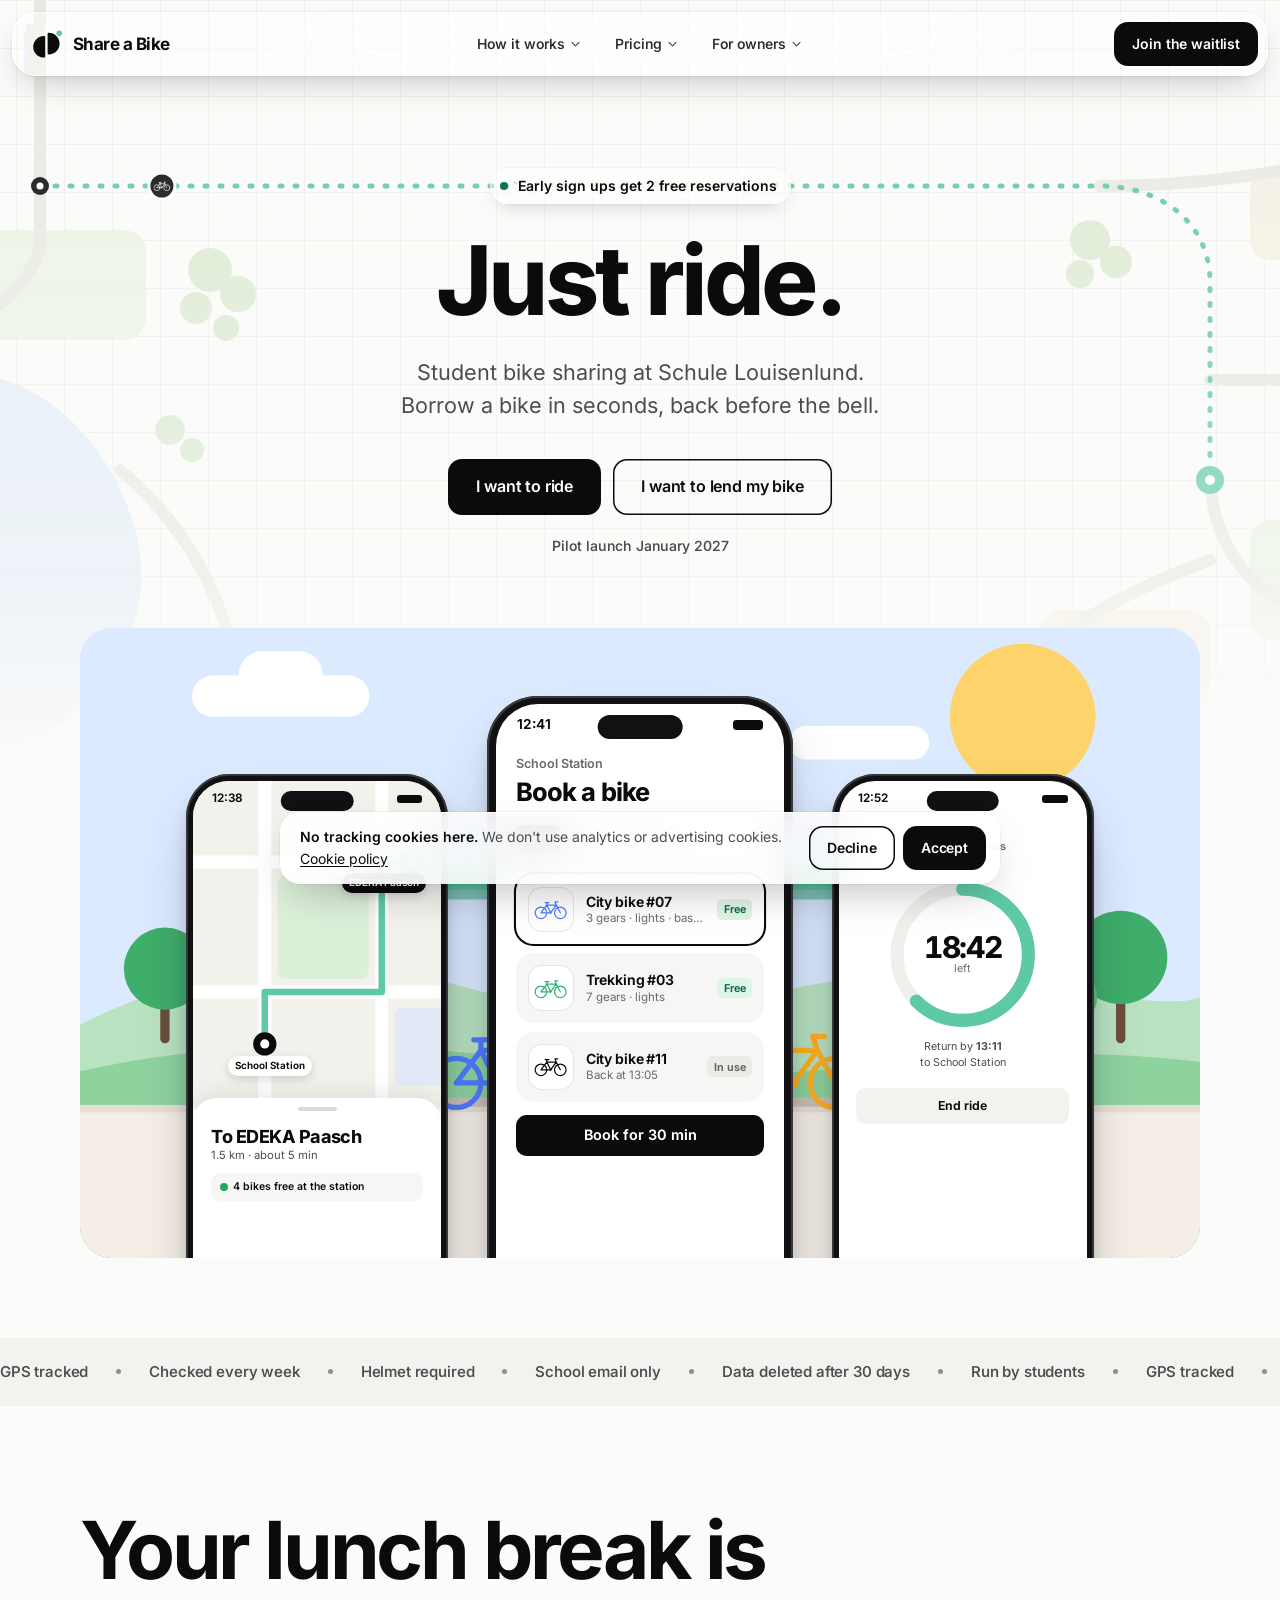
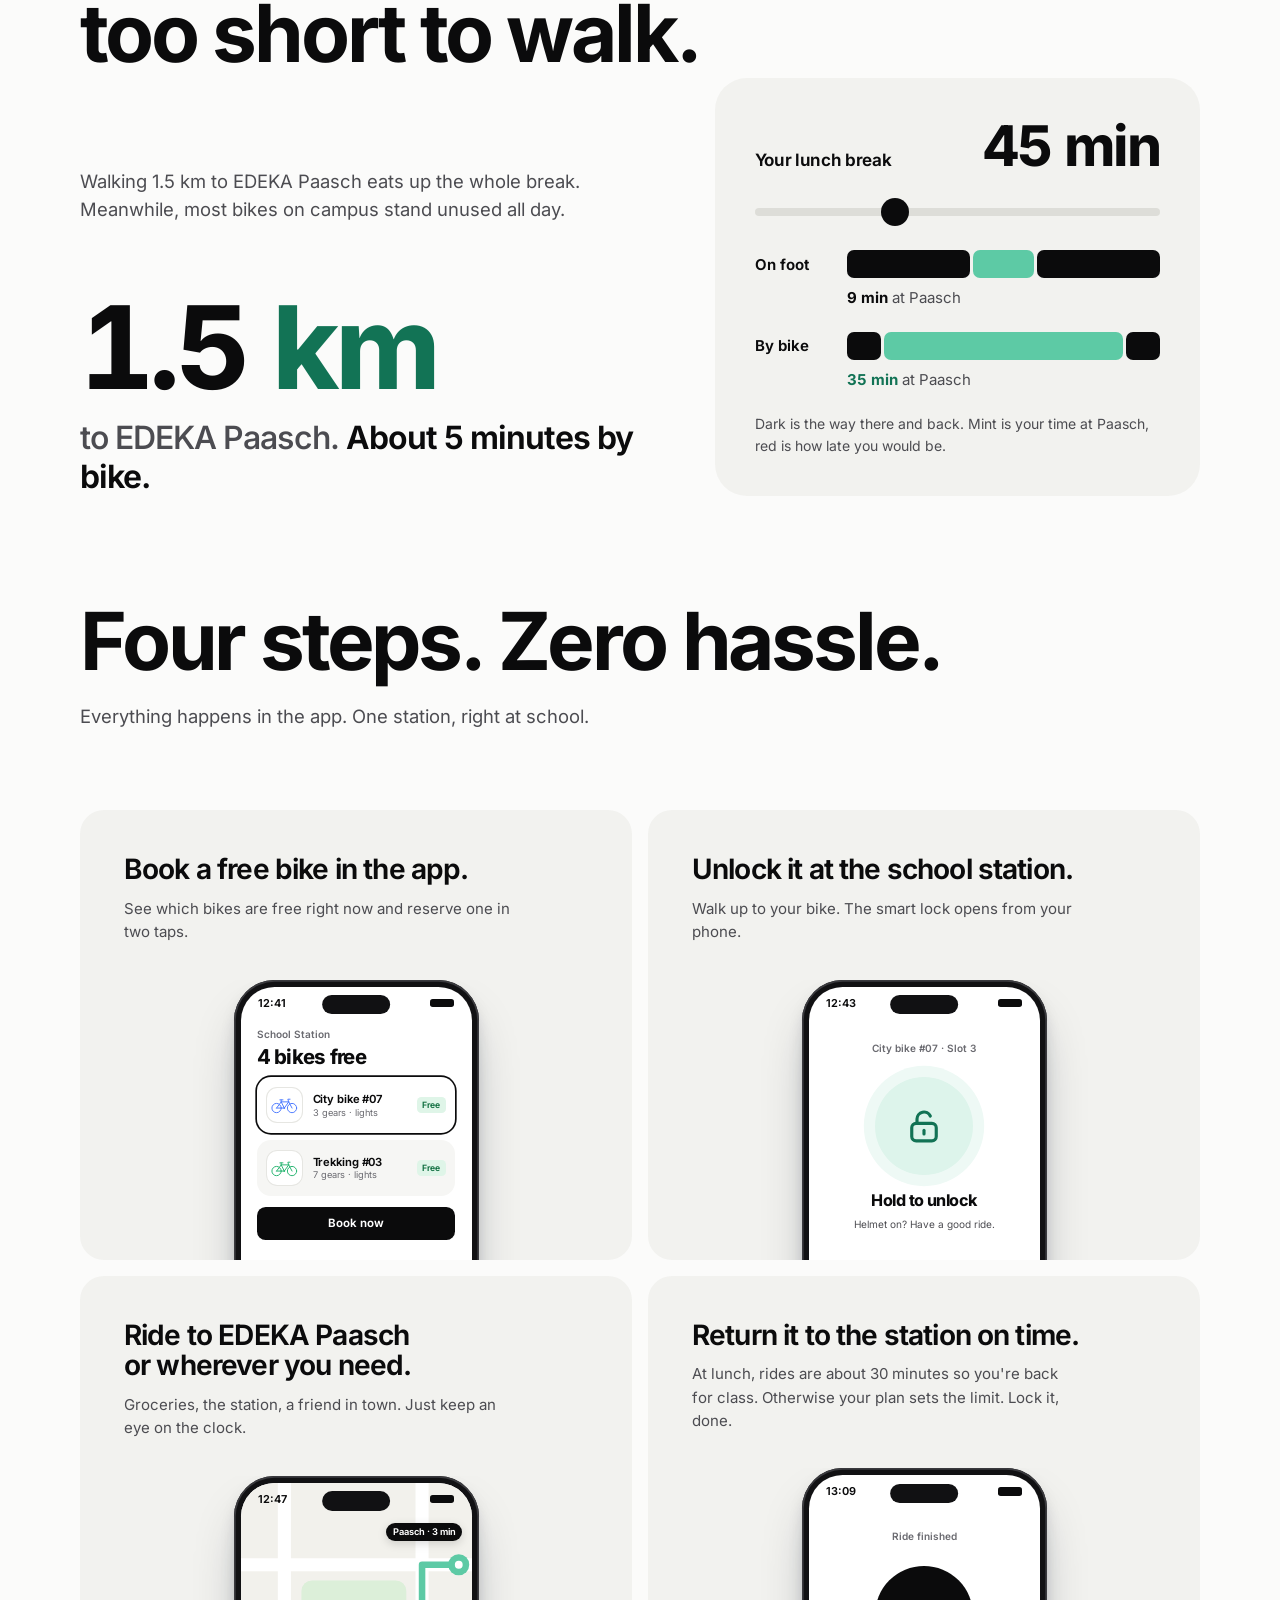
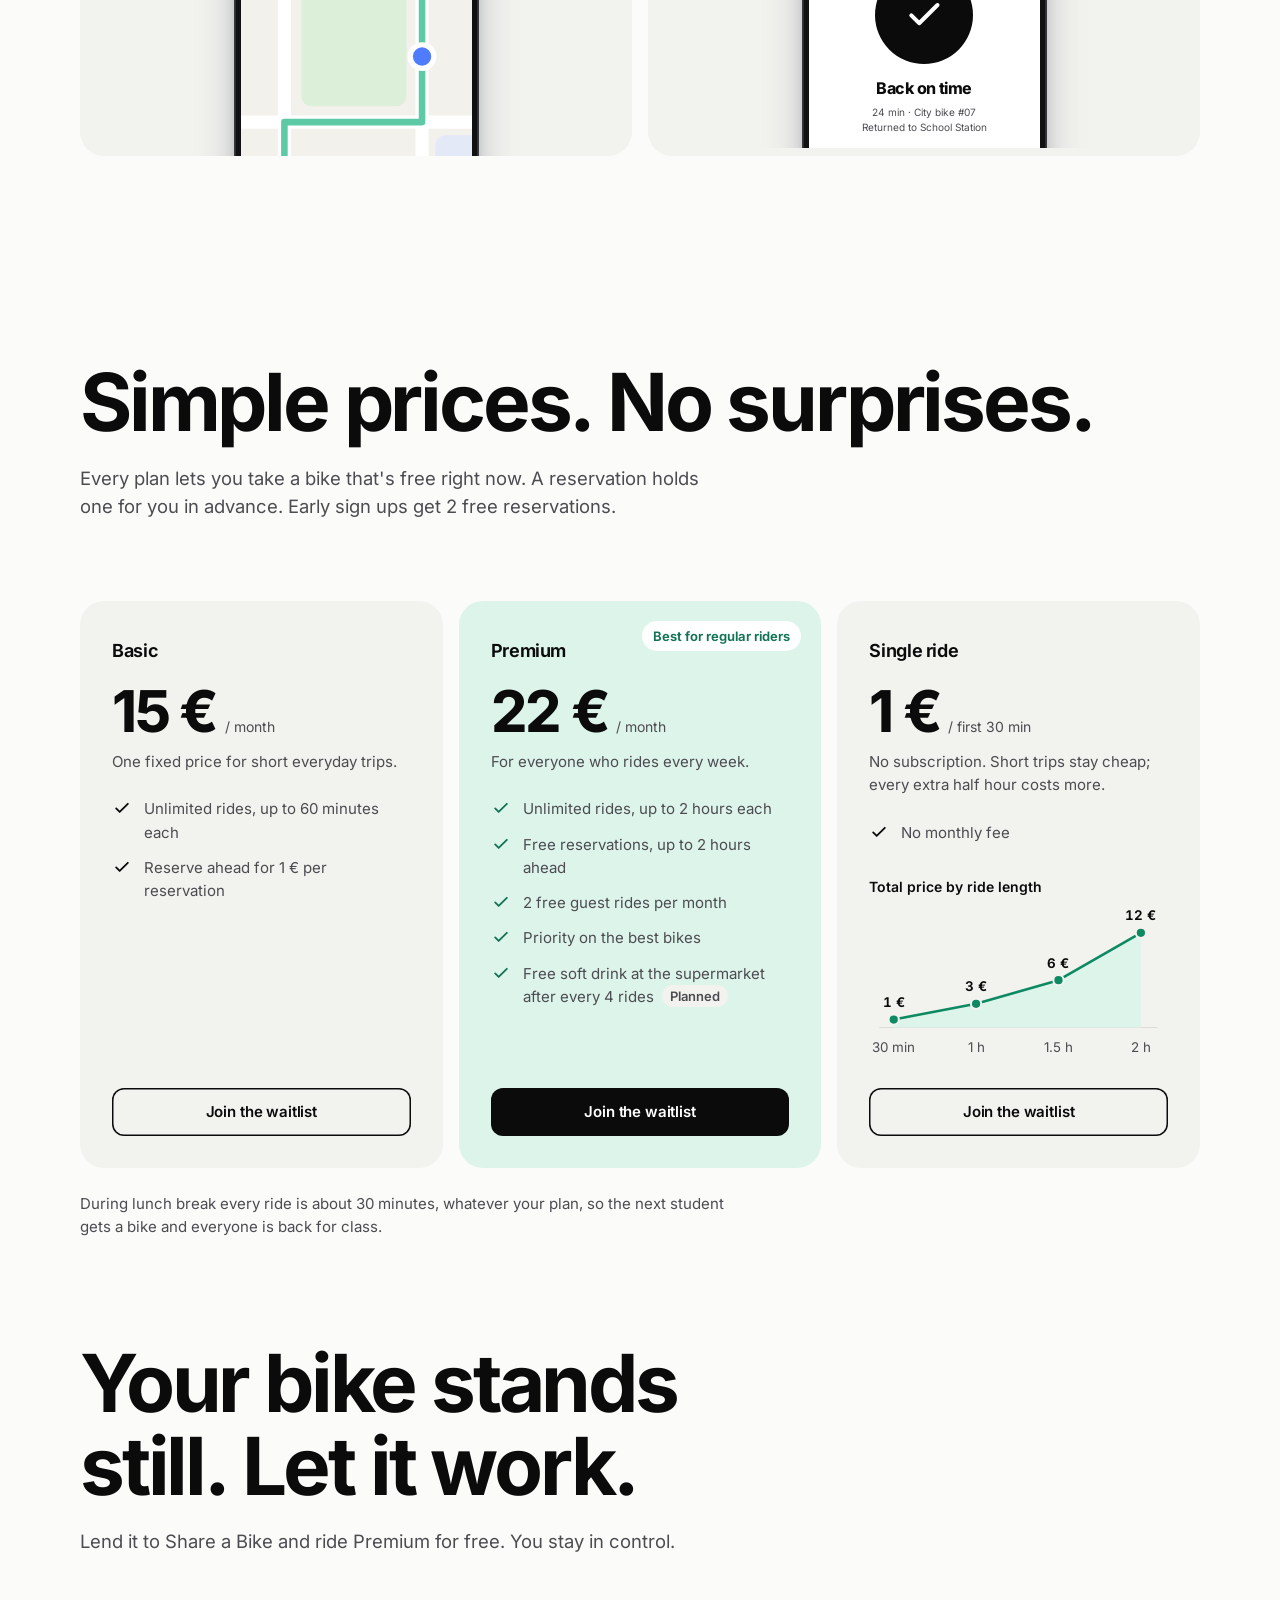
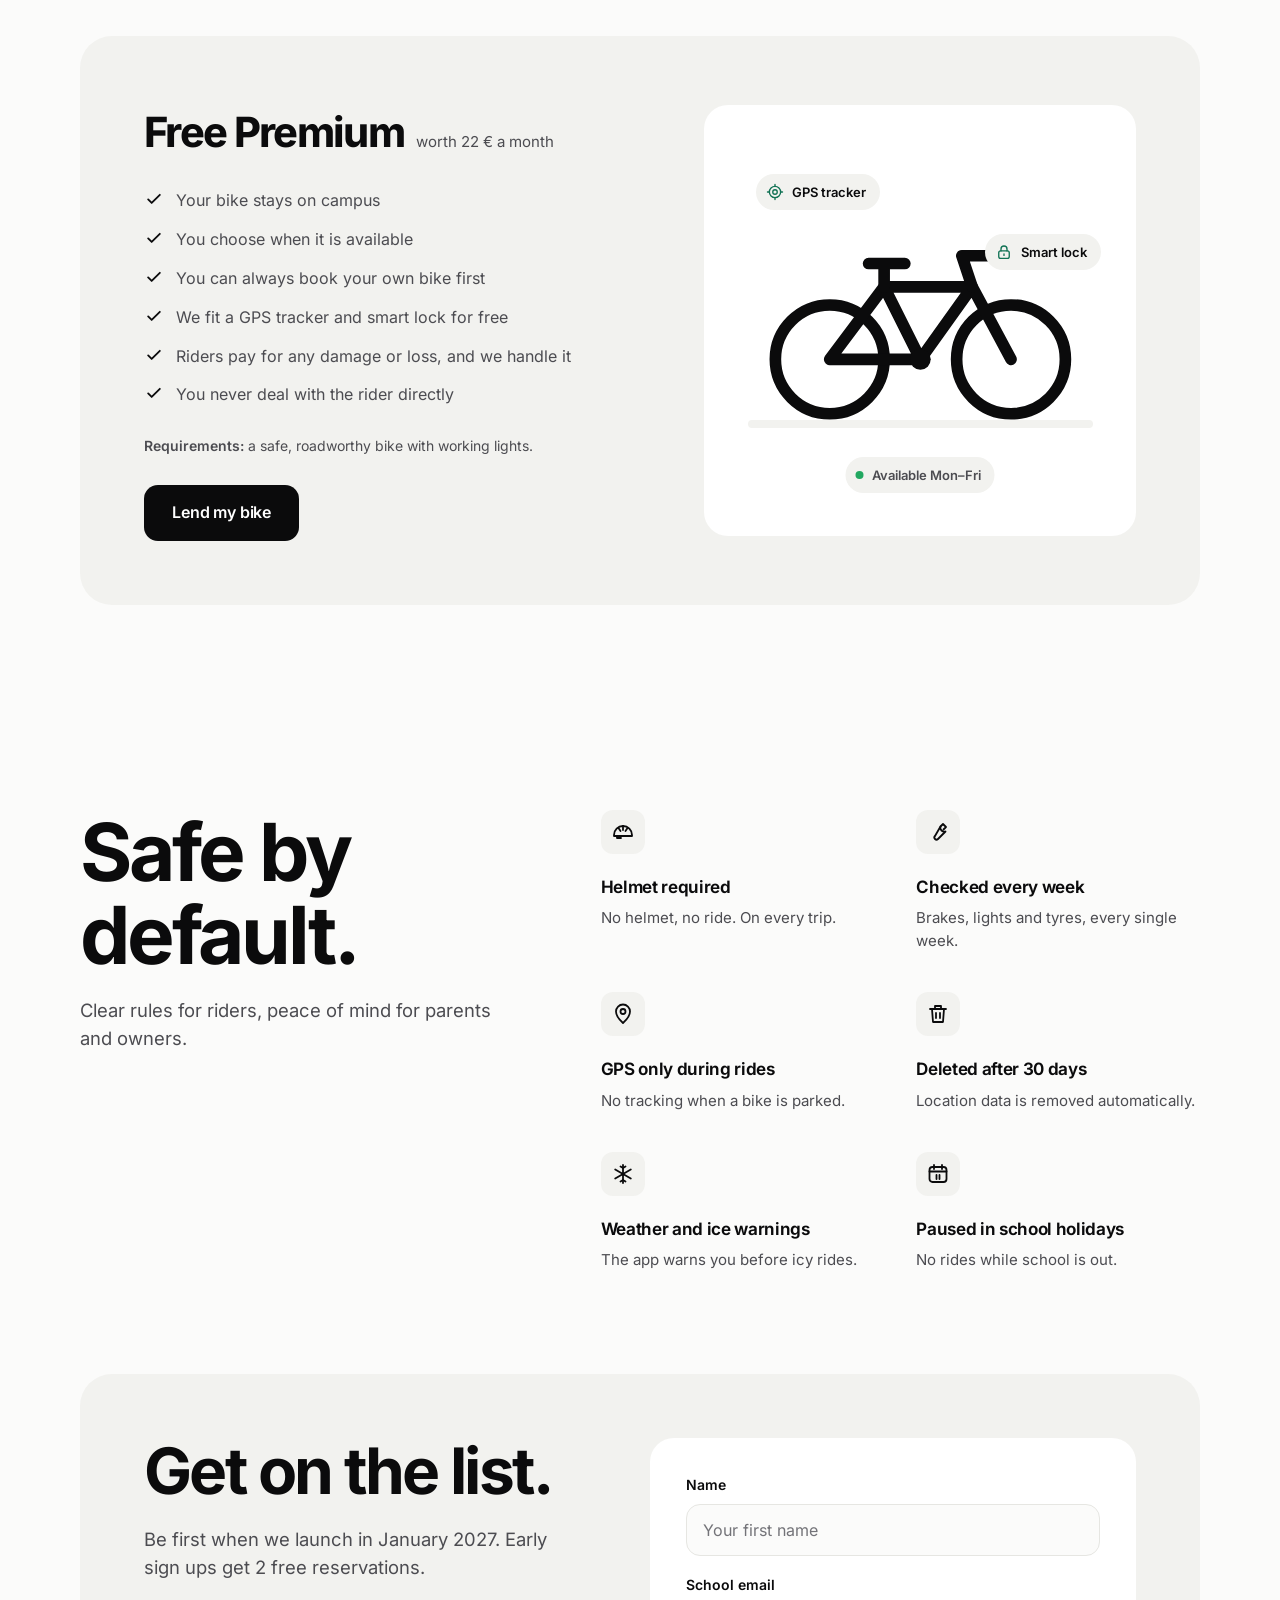
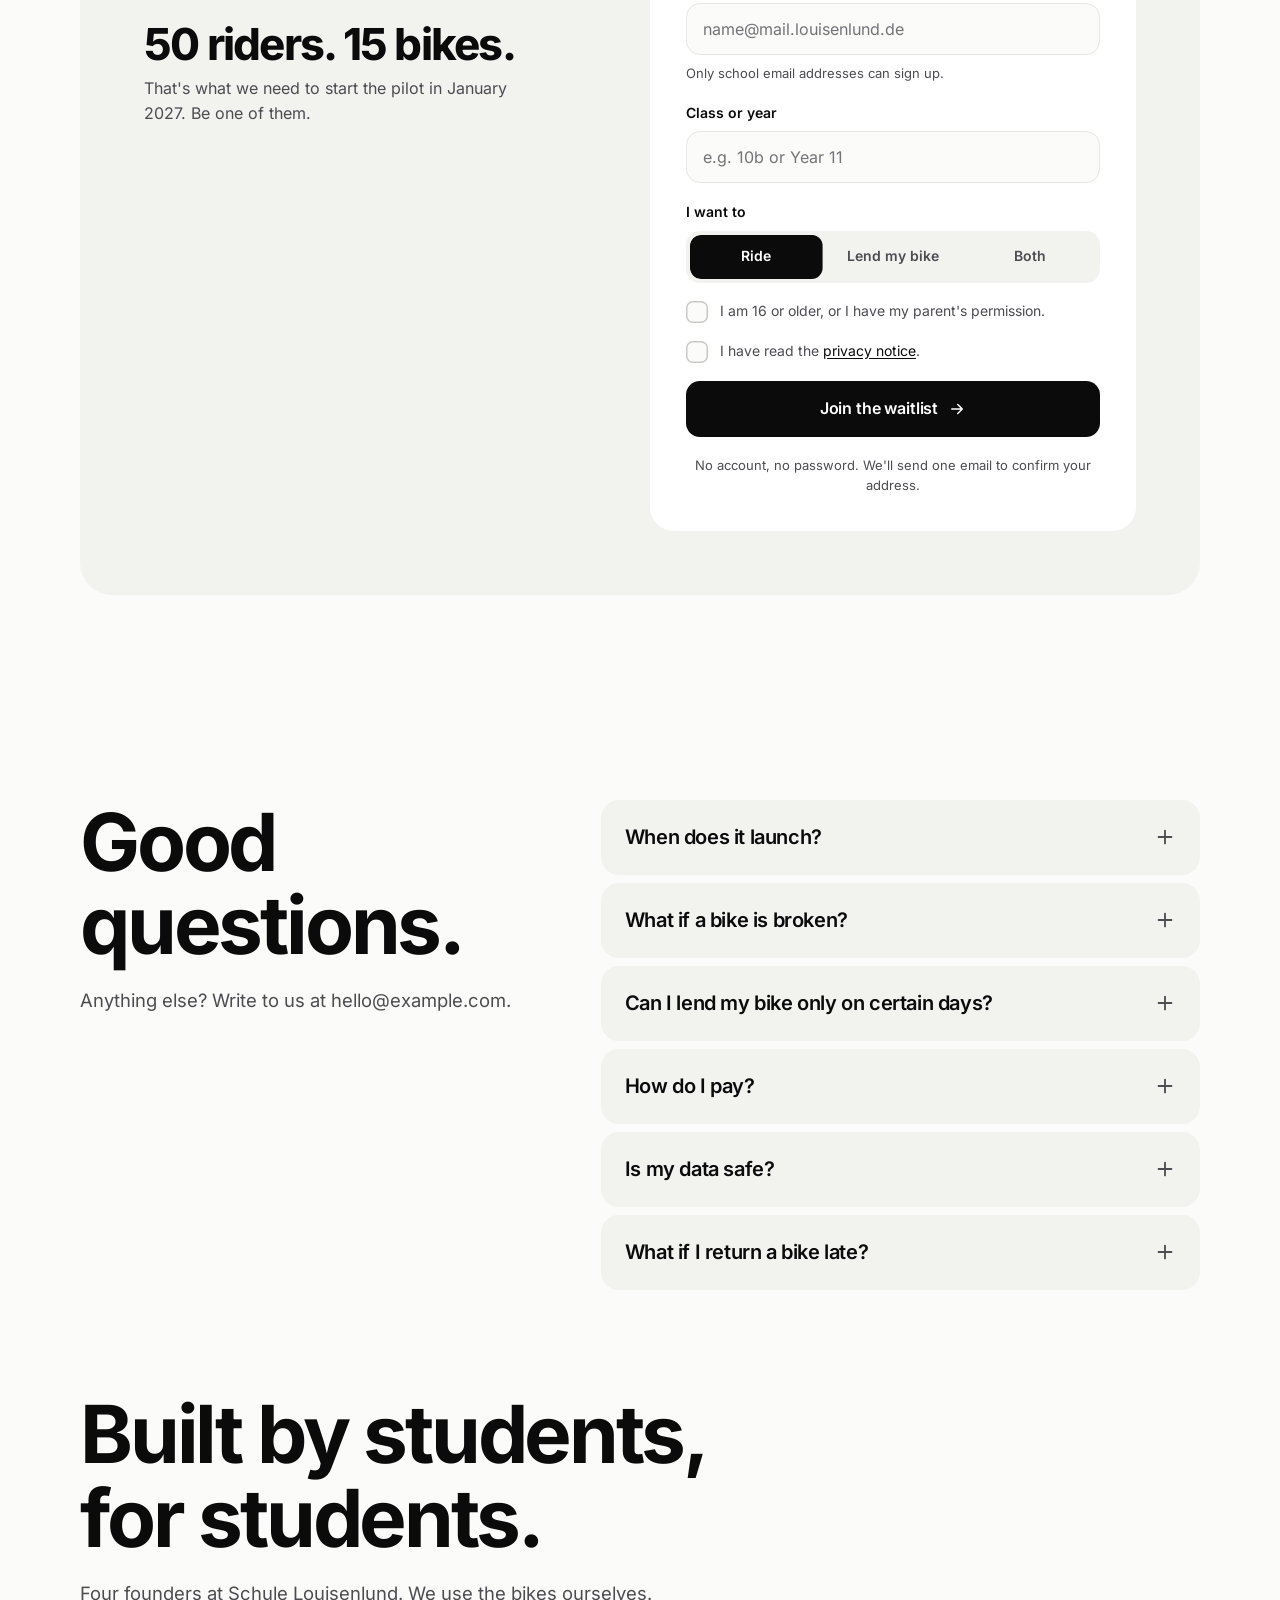
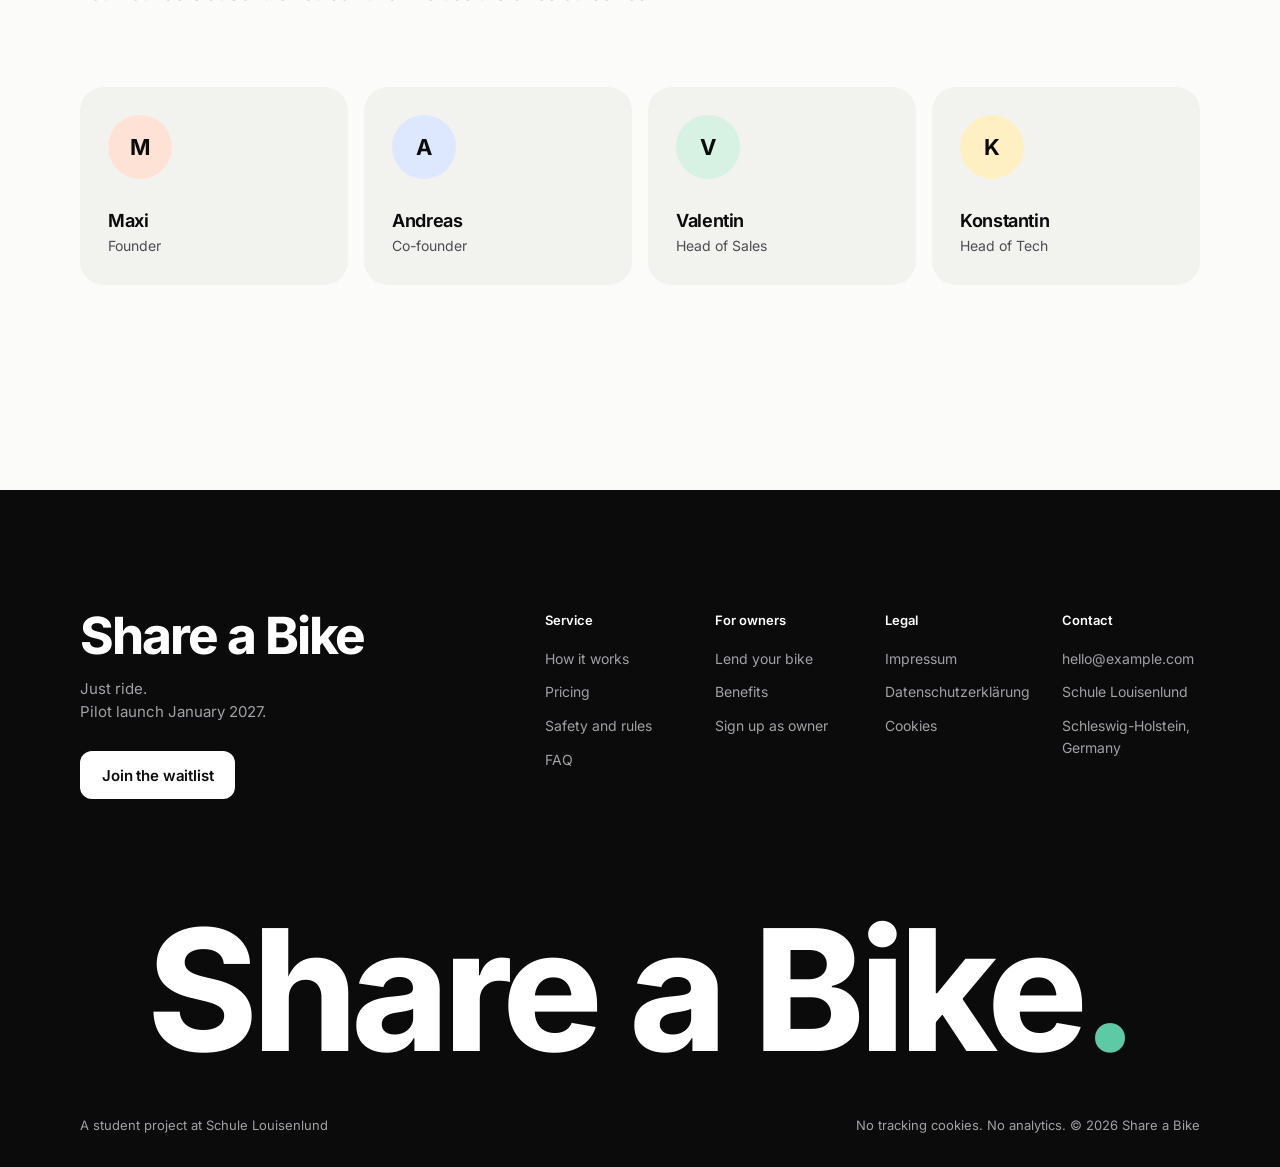
==== site/index.html @ 409b9bd1 "Share a Bike waitlist website Static pre-launch site for the student bike sharing pilot at Schule Lo" ====
<!doctype html>
<!--
  ============================================================================
  Share a Bike · pre-launch waitlist site
  A student project at Schule Louisenlund.

  HOW TO EDIT
  - All texts and prices live directly in this file. Each section is marked
    with a big "SECTION" comment, so search for e.g. "SECTION 5" to find pricing.
  - The service name "Share a Bike" appears in all files in /site (index,
    impressum, datenschutz, confirmed). Use search & replace to rename.
  - Colours, spacing and fonts live in css/style.css (top of the file).
  - The sign-up backend URL and waitlist goals live in js/config.js.
  ============================================================================
-->
<html lang="en">
<head>
  <meta charset="utf-8">
  <meta name="viewport" content="width=device-width, initial-scale=1, viewport-fit=cover, interactive-widget=resizes-content">
  <title>Share a Bike · Student bike sharing at Schule Louisenlund</title>
  <meta name="description" content="Peer-to-peer bike sharing for students at Schule Louisenlund. Borrow a bike from the school station in seconds. Join the waitlist for the pilot in January 2027.">
  <meta name="theme-color" content="#FBFBFA">

  <!-- Open Graph / WhatsApp preview.
       IMPORTANT: og:image and og:url must be ABSOLUTE URLs. Replace
       https://your-site.netlify.app with your real domain after deploying. -->
  <meta property="og:type" content="website">
  <meta property="og:site_name" content="Share a Bike">
  <meta property="og:title" content="Share a Bike · Just ride.">
  <meta property="og:description" content="Borrow a bike from school in seconds. Back before the bell. Join the waitlist: early sign ups get 2 free reservations.">
  <meta property="og:url" content="https://your-site.netlify.app/">
  <meta property="og:image" content="https://your-site.netlify.app/img/og-image.png">
  <meta property="og:image:width" content="1200">
  <meta property="og:image:height" content="630">
  <meta property="og:image:alt" content="Share a Bike: Just ride. A student bike sharing pilot at Schule Louisenlund.">
  <meta name="twitter:card" content="summary_large_image">

  <link rel="icon" href="img/favicon.svg" type="image/svg+xml">
  <link rel="apple-touch-icon" href="img/apple-touch-icon.png">

  <!-- Self-hosted font: no requests to Google or any other third party. -->
  <link rel="preload" href="fonts/inter-latin-wght.woff2" as="font" type="font/woff2" crossorigin>
  <link rel="stylesheet" href="css/style.css">

  <!-- Config first (backend URL, goals), then the page scripts. No third-party scripts. -->
  <script src="js/config.js"></script>
  <script src="js/liquid-glass.js" defer></script>
  <script src="js/main.js" defer></script>
  <script src="js/nav-menu.js" defer></script>
  <script src="js/cookie-banner.js" defer></script>
</head>
<body>

<!-- ==========================================================================
     SVG DEFINITIONS
     1) #liquid-glass: the refraction filter used by the header (Chromium only,
        other browsers automatically get a frosted-glass fallback, see
        js/liquid-glass.js). The displacement map image is generated by JS so
        it always matches the exact size of the pill.
     2) Icon + illustration sprite, reused all over the page via <use>.
     ========================================================================== -->
<svg class="svg-defs" aria-hidden="true" focusable="false">
  <defs>
    <filter id="liquid-glass" x="0" y="0" width="100%" height="100%" color-interpolation-filters="sRGB">
      <!-- Displacement map: neutral grey in the middle, strong at the rounded edges -->
      <feImage id="liquid-glass-map" x="0" y="0" width="1" height="1" preserveAspectRatio="none" result="map"/>
      <!-- Light blur so text behind the glass softens a little -->
      <feGaussianBlur in="SourceGraphic" stdDeviation="0.7" result="soft"/>
      <!-- Refract each colour channel by a slightly different amount = chromatic aberration -->
      <feDisplacementMap in="soft" in2="map" scale="24" xChannelSelector="R" yChannelSelector="G" result="dispR"/>
      <feDisplacementMap in="soft" in2="map" scale="22" xChannelSelector="R" yChannelSelector="G" result="dispG"/>
      <feDisplacementMap in="soft" in2="map" scale="20" xChannelSelector="R" yChannelSelector="G" result="dispB"/>
      <feColorMatrix in="dispR" type="matrix" values="1 0 0 0 0  0 0 0 0 0  0 0 0 0 0  0 0 0 1 0" result="chR"/>
      <feColorMatrix in="dispG" type="matrix" values="0 0 0 0 0  0 1 0 0 0  0 0 0 0 0  0 0 0 1 0" result="chG"/>
      <feColorMatrix in="dispB" type="matrix" values="0 0 0 0 0  0 0 0 0 0  0 0 1 0 0  0 0 0 1 0" result="chB"/>
      <feBlend in="chR" in2="chG" mode="screen" result="chRG"/>
      <feBlend in="chRG" in2="chB" mode="screen" result="glass"/>
      <!-- Slight saturation boost, like real liquid glass -->
      <feColorMatrix in="glass" type="saturate" values="1.45"/>
    </filter>

    <!-- Simple bike illustration (colour = currentColor) -->
    <symbol id="i-bike" viewBox="0 0 120 76">
      <g fill="none" stroke="currentColor" stroke-width="4.5" stroke-linecap="round" stroke-linejoin="round">
        <circle cx="25" cy="50" r="21"/>
        <circle cx="95" cy="50" r="21"/>
        <path d="M25 50 L46 22 H80 L95 50 M46 22 L60 50 L80 22 M25 50 H60"/>
        <path d="M40 13 H54 M46 13 L46 22"/>
        <path d="M80 22 L76 10 H86"/>
      </g>
      <circle cx="60" cy="50" r="4" fill="currentColor"/>
    </symbol>

    <symbol id="i-check" viewBox="0 0 24 24"><path d="M5 12.5l4.2 4.2L19 7" fill="none" stroke="currentColor" stroke-width="2.2" stroke-linecap="round" stroke-linejoin="round"/></symbol>
    <symbol id="i-arrow" viewBox="0 0 24 24"><path d="M5 12h14M13 6l6 6-6 6" fill="none" stroke="currentColor" stroke-width="2" stroke-linecap="round" stroke-linejoin="round"/></symbol>
    <symbol id="i-plus" viewBox="0 0 24 24"><path d="M12 5v14M5 12h14" fill="none" stroke="currentColor" stroke-width="2" stroke-linecap="round"/></symbol>
    <symbol id="i-helmet" viewBox="0 0 24 24"><g fill="none" stroke="currentColor" stroke-width="1.8" stroke-linecap="round" stroke-linejoin="round"><path d="M3 15a9 9 0 0 1 18 0v1H3z"/><path d="M12 6v4M7.5 8l2 3M16.5 8l-2 3"/><path d="M6 16v2h4"/></g></symbol>
    <symbol id="i-wrench" viewBox="0 0 24 24"><g fill="none" stroke="currentColor" stroke-width="1.8" stroke-linecap="round" stroke-linejoin="round"><path d="M14.5 6.5a4 4 0 0 0 5 5L12 19a2.1 2.1 0 0 1-3-3z"/><path d="M14.5 6.5L17 4l3 3-2.5 2.5"/></g></symbol>
    <symbol id="i-pin" viewBox="0 0 24 24"><g fill="none" stroke="currentColor" stroke-width="1.8" stroke-linecap="round" stroke-linejoin="round"><path d="M12 21s-7-6.2-7-11.5a7 7 0 0 1 14 0C19 14.8 12 21 12 21z"/><circle cx="12" cy="9.5" r="2.5"/></g></symbol>
    <symbol id="i-trash" viewBox="0 0 24 24"><g fill="none" stroke="currentColor" stroke-width="1.8" stroke-linecap="round" stroke-linejoin="round"><path d="M4 7h16M9 7V4h6v3M6 7l1 13h10l1-13"/><path d="M10 11v5M14 11v5"/></g></symbol>
    <symbol id="i-snow" viewBox="0 0 24 24"><g fill="none" stroke="currentColor" stroke-width="1.8" stroke-linecap="round"><path d="M12 3v18M4.2 7.5l15.6 9M4.2 16.5l15.6-9"/><path d="M9.5 4.5L12 6l2.5-1.5M9.5 19.5L12 18l2.5 1.5"/></g></symbol>
    <symbol id="i-pause" viewBox="0 0 24 24"><g fill="none" stroke="currentColor" stroke-width="1.8" stroke-linecap="round" stroke-linejoin="round"><rect x="3.5" y="5" width="17" height="15" rx="3"/><path d="M3.5 9.5h17M8 3v4M16 3v4M10.5 13v4M13.5 13v4"/></g></symbol>
    <symbol id="i-lock" viewBox="0 0 24 24"><g fill="none" stroke="currentColor" stroke-width="1.8" stroke-linecap="round" stroke-linejoin="round"><rect x="5" y="10.5" width="14" height="10" rx="2.5"/><path d="M8 10.5V8a4 4 0 0 1 8 0v2.5"/><path d="M12 14.5v2"/></g></symbol>
    <symbol id="i-unlock" viewBox="0 0 24 24"><g fill="none" stroke="currentColor" stroke-width="1.8" stroke-linecap="round" stroke-linejoin="round"><rect x="5" y="10.5" width="14" height="10" rx="2.5"/><path d="M8 10.5V8a4 4 0 0 1 7.6-1.7"/><path d="M12 14.5v2"/></g></symbol>
    <symbol id="i-gps" viewBox="0 0 24 24"><g fill="none" stroke="currentColor" stroke-width="1.8" stroke-linecap="round"><circle cx="12" cy="12" r="3"/><circle cx="12" cy="12" r="7.5"/><path d="M12 2v2.5M12 19.5V22M2 12h2.5M19.5 12H22"/></g></symbol>
    <symbol id="i-menu" viewBox="0 0 24 24"><path d="M4 9h16M4 15h16" fill="none" stroke="currentColor" stroke-width="2" stroke-linecap="round"/></symbol>
  </defs>
</svg>

<a class="skip-link" href="#main">Skip to content</a>

<!-- ==========================================================================
     HEADER · floating liquid-glass pill
     The .glass element gets the class "glass--svg" from js/liquid-glass.js when
     the browser supports SVG filters in backdrop-filter. Otherwise it keeps the
     frosted-glass fallback styles.
     ========================================================================== -->
<header class="site-header">
  <div class="glass" data-glass>
    <a class="logo" href="#top" aria-label="Share a Bike home">
      <span class="logo__mark" aria-hidden="true">
        <svg viewBox="-36 -40 80 74" role="img" aria-hidden="true"><path d="M-6 -20 A24 24 0 0 0 -6 28 Z" fill="currentColor" stroke="currentColor" stroke-width="6" stroke-linejoin="round"/><path d="M6 -28 A24 24 0 0 1 6 20 Z" fill="currentColor" stroke="currentColor" stroke-width="6" stroke-linejoin="round"/><circle cx="32" cy="-30" r="7" fill="#5DCAA5"/></svg>
      </span>
      <span class="logo__text">Share a Bike</span>
    </a>

    <!-- Main nav. Hovering (or focusing) a link folds out a panel with links to
         specific points on the page (js/nav-menu.js). On phones the menu button is used instead. -->
    <nav class="nav" aria-label="Main">
      <span class="nav__lens" aria-hidden="true"></span>
      <div class="nav__item" data-nav-item>
        <a class="nav__link" href="#how" aria-haspopup="true" aria-expanded="false" aria-controls="menu-how">How it works<svg class="nav__chev" viewBox="0 0 24 24" aria-hidden="true"><path d="M6 9l6 6 6-6" fill="none" stroke="currentColor" stroke-width="2" stroke-linecap="round" stroke-linejoin="round"/></svg></a>
        <div class="nav__menu" id="menu-how">
          <div class="nav__panel">
            <a class="nav__sub" href="#step-book"><b>Book a bike</b><span>Reserve a free bike in two taps</span></a>
            <a class="nav__sub" href="#step-unlock"><b>Unlock at the station</b><span>The smart lock opens from your phone</span></a>
            <a class="nav__sub" href="#step-ride"><b>Ride to EDEKA Paasch</b><span>1.5 km, about 5 minutes</span></a>
            <a class="nav__sub" href="#step-return"><b>Return on time</b><span>About 30 minutes at lunch</span></a>
            <a class="nav__sub" href="#planner"><b>Lunch break planner</b><span>See how much time you win</span></a>
          </div>
        </div>
      </div>
      <div class="nav__item" data-nav-item>
        <a class="nav__link" href="#pricing" aria-haspopup="true" aria-expanded="false" aria-controls="menu-pricing">Pricing<svg class="nav__chev" viewBox="0 0 24 24" aria-hidden="true"><path d="M6 9l6 6 6-6" fill="none" stroke="currentColor" stroke-width="2" stroke-linecap="round" stroke-linejoin="round"/></svg></a>
        <div class="nav__menu" id="menu-pricing">
          <div class="nav__panel">
            <a class="nav__sub" href="#plan-basic"><b>Basic · 15 € / month</b><span>Unlimited rides up to 60 minutes</span></a>
            <a class="nav__sub" href="#plan-premium"><b>Premium · 22 € / month</b><span>Rides up to 2 hours, free reservations</span></a>
            <a class="nav__sub" href="#plan-single"><b>Single ride · from 1 €</b><span>No subscription, see the price chart</span></a>
            <a class="nav__sub" href="#lunch-rule"><b>Lunch break rule</b><span>Every lunch ride is about 30 minutes</span></a>
          </div>
        </div>
      </div>
      <div class="nav__item" data-nav-item>
        <a class="nav__link" href="#owners" aria-haspopup="true" aria-expanded="false" aria-controls="menu-owners">For owners<svg class="nav__chev" viewBox="0 0 24 24" aria-hidden="true"><path d="M6 9l6 6 6-6" fill="none" stroke="currentColor" stroke-width="2" stroke-linecap="round" stroke-linejoin="round"/></svg></a>
        <div class="nav__menu" id="menu-owners">
          <div class="nav__panel">
            <a class="nav__sub" href="#owner-benefits"><b>Benefits</b><span>Free Premium, worth 22 € a month</span></a>
            <a class="nav__sub" href="#owner-requirements"><b>Requirements</b><span>A safe, roadworthy bike with lights</span></a>
            <a class="nav__sub" href="#safety"><b>Safety and rules</b><span>GPS, weekly checks, helmets</span></a>
            <a class="nav__sub" href="#signup" data-role-select="lend"><b>Lend your bike</b><span>Join the waitlist as an owner</span></a>
          </div>
        </div>
      </div>
    </nav>

    <a class="btn btn--dark btn--sm header__cta" href="#signup" data-role-select="ride">
      <span class="hide-xs">Join the waitlist</span><span class="show-xs">Join</span>
    </a>
    <button class="menu-toggle" type="button" aria-expanded="false" aria-controls="mobile-menu" aria-label="Open menu">
      <svg><use href="#i-menu"/></svg>
    </button>
  </div>

  <!-- Mobile menu (small screens only) -->
  <nav class="mobile-menu" id="mobile-menu" aria-label="Mobile" hidden>
    <a href="#how">How it works</a>
    <a href="#pricing">Pricing</a>
    <a href="#owners">For owners</a>
    <a href="#faq">FAQ</a>
  </nav>
</header>

<main id="main">

  <!-- ========================================================================
       SECTION 1 · HERO
       ======================================================================== -->
  <section class="hero" id="top">
    <!-- Decorative map background: faint grid + a coloured route that runs
         right underneath the glass header, so the refraction is visible from
         the very first second. -->
    <!-- Decorative map of the trip: school station to EDEKA Paasch (stylised, not to scale).
         Scenery stays at the sides so the headline area stays calm. The route runs right
         behind the glass offer badge (y 186), draws itself once, then a small rider bikes it
         (js/main.js, "Hero rider"). -->
    <svg class="hero__map" viewBox="0 0 1440 760" overflow="visible" aria-hidden="true">
      <defs>
        <pattern id="grid" width="48" height="48" patternUnits="userSpaceOnUse">
          <path d="M48 0H0V48" fill="none" stroke="#E4E4DF" stroke-width="1"/>
        </pattern>
        <linearGradient id="mapFade" x1="0" y1="0" x2="0" y2="1">
          <stop offset="0" stop-color="#fff" stop-opacity="1"/>
          <stop offset=".75" stop-color="#fff" stop-opacity=".6"/>
          <stop offset="1" stop-color="#fff" stop-opacity="0"/>
        </linearGradient>
        <mask id="mapMask" maskUnits="userSpaceOnUse" x="-1200" y="0" width="3840" height="760"><rect x="-1200" width="3840" height="760" fill="url(#mapFade)"/></mask>
        <!-- Intro: this solid path is drawn once on load and reveals the dashed route under it -->
        <mask id="routeDraw" maskUnits="userSpaceOnUse" x="-1200" y="0" width="3840" height="760">
          <path class="hero__route-draw" d="M120 186 H1180 C1240 186 1290 222 1290 282 V480" pathLength="1" fill="none" stroke="#fff" stroke-width="16" stroke-linecap="round"/>
        </mask>
      </defs>
      <g mask="url(#mapMask)">
        <rect x="-1200" width="3840" height="760" fill="url(#grid)"/>

        <!-- water (the Schlei) -->
        <path d="M-1200 380 H-20 C70 350 150 400 190 470 C230 540 240 620 170 700 C130 745 60 760 -20 760 H-1200 Z" fill="#E3EDF6"/>

        <!-- fields -->
        <rect class="hero__map-wide" x="36" y="230" width="190" height="110" rx="22" fill="#EBF3E5"/>
        <rect x="1330" y="170" width="140" height="90" rx="20" fill="#F3EFE2"/>
        <rect x="1330" y="520" width="150" height="120" rx="22" fill="#EBF3E5"/>
        <rect x="1120" y="610" width="170" height="100" rx="22" fill="#F3EFE2"/>

        <!-- trees -->
        <g fill="#DCEAD3">
          <g class="hero__map-wide"><circle cx="290" cy="270" r="22"/><circle cx="318" cy="294" r="18"/><circle cx="276" cy="308" r="16"/><circle cx="306" cy="328" r="13"/></g>
          <circle cx="1170" cy="240" r="20"/><circle cx="1196" cy="262" r="16"/><circle cx="1160" cy="274" r="14"/>
          <circle cx="1384" cy="390" r="18"/><circle cx="1408" cy="412" r="14"/>
          <circle cx="250" cy="430" r="15"/><circle cx="272" cy="450" r="12"/>
        </g>

        <!-- side roads -->
        <g fill="none" stroke="#E9E9E3" stroke-width="12" stroke-linecap="round">
          <path d="M-1200 330 H-20 C60 330 100 300 120 250 V186"/>
          <path d="M120 186 V-20"/>
          <path d="M1180 186 C1300 186 1380 168 1460 150 H2640"/>
          <path d="M1290 380 H2640"/>
          <path d="M1290 480 C1295 560 1340 610 1460 640 H2640"/>
          <path d="M1040 760 C1080 660 1180 600 1290 560"/>
          <path d="M200 470 C260 520 320 600 330 760"/>
        </g>

        <!-- the route: runs through the lower half of the glass header,
             so you can see it stretch and bend at the pill's edges -->
        <path id="heroRoute" class="hero__route" mask="url(#routeDraw)" d="M120 186 H1180 C1240 186 1290 222 1290 282 V480" fill="none" stroke="#5DCAA5" stroke-width="5" stroke-linecap="round" stroke-dasharray="2 13"/>


        <!-- start: the station at school -->
        <circle cx="120" cy="186" r="9" fill="#0B0B0C"/>
        <circle cx="120" cy="186" r="3.5" fill="#fff"/>

        <!-- finish: EDEKA Paasch -->
        <g transform="translate(1290 480)">
          <g class="hero__pin"><circle r="14" fill="#5DCAA5"/><circle r="5" fill="#fff"/></g>
        </g>

        <!-- the rider: rides the route once after it has drawn (skipped with reduced motion) -->
        <g class="hero__rider" data-rider>
          <circle r="13" fill="#0B0B0C" stroke="#FBFBFA" stroke-width="3"/>
          <use href="#i-bike" x="-8.5" y="-5.5" width="17" height="11" color="#fff"/>
          <animateMotion id="riderMotion" begin="indefinite" dur="2.6s" fill="freeze" calcMode="spline" keyTimes="0;1" keyPoints="0;0.985" keySplines="0.77 0 0.175 1">
            <mpath href="#heroRoute"/>
          </animateMotion>
        </g>
      </g>
    </svg>

    <div class="container hero__inner">
      <p class="badge reveal" data-glass="badge">
        <span class="badge__dot" aria-hidden="true"></span>
        <!-- Offer text -->
        Early sign ups get 2 free reservations
      </p>
      <h1 class="hero__title reveal">Just ride.</h1>
      <p class="hero__sub reveal">Student bike sharing at Schule Louisenlund. Borrow a bike in seconds, back before the bell.</p>
      <div class="hero__actions reveal">
        <a class="btn btn--dark btn--lg" href="#signup" data-role-select="ride">I want to ride</a>
        <a class="btn btn--outline btn--lg" href="#signup" data-role-select="lend">I want to lend my bike</a>
      </div>
      <p class="hero__meta reveal">Pilot launch January 2027</p>
    </div>

    <!-- Hero visual: colourful station illustration + phone mockups -->
    <div class="container">
      <div class="hero__visual reveal">
        <svg class="scene" viewBox="0 0 1200 720" preserveAspectRatio="xMidYMax slice" aria-hidden="true">
          <rect width="1200" height="720" fill="#DCEAFF"/>
          <circle cx="1010" cy="140" r="78" fill="#FFD36B"/>
          <g fill="#fff">
            <rect x="120" y="96" width="190" height="44" rx="22"/><rect x="170" y="70" width="90" height="50" rx="25"/>
            <rect x="760" y="150" width="150" height="36" rx="18"/>
          </g>
          <path d="M0 470 C180 380 330 400 480 450 S820 380 1000 420 1200 440 1200 440 V720 H0z" fill="#B9E2C1"/>
          <path d="M0 520 C220 470 420 500 600 520 S960 480 1200 510 V720 H0z" fill="#8ED29E"/>
          <!-- trees -->
          <g>
            <rect x="86" y="420" width="10" height="70" rx="5" fill="#6B4E3D"/><circle cx="91" cy="410" r="44" fill="#3FAE6A"/>
            <rect x="1110" y="410" width="10" height="80" rx="5" fill="#6B4E3D"/><circle cx="1115" cy="398" r="50" fill="#3FAE6A"/>
            <circle cx="1060" cy="440" r="30" fill="#5CC27F"/>
          </g>
          <!-- pavement -->
          <rect x="0" y="560" width="1200" height="160" fill="#F4EEE6"/>
          <rect x="0" y="556" width="1200" height="8" fill="#E6DED3"/>
          <!-- station canopy -->
          <g>
            <rect x="150" y="300" width="900" height="26" rx="13" fill="#5DCAA5"/>
            <rect x="170" y="326" width="860" height="10" rx="5" fill="#3FAE8A" opacity=".55"/>
            <rect x="200" y="326" width="12" height="236" fill="#2B2B2E"/>
            <rect x="988" y="326" width="12" height="236" fill="#2B2B2E"/>
          </g>
          <!-- bike rack -->
          <rect x="220" y="548" width="760" height="10" rx="5" fill="#C9C1B6"/>
          <!-- bikes (colour per bike) -->
          <g>
            <use href="#i-bike" x="230" y="470" width="150" height="95" color="#0B0B0C"/>
            <use href="#i-bike" x="372" y="470" width="150" height="95" color="#4F7CFF"/>
            <use href="#i-bike" x="690" y="470" width="150" height="95" color="#FFB020"/>
            <use href="#i-bike" x="832" y="470" width="150" height="95" color="#5DCAA5"/>
          </g>
        </svg>

        <!-- Phone mockups (built with HTML/CSS so they stay crisp at any size) -->
        <div class="hero__phones">

          <!-- Left phone: map with the station -->
          <div data-ui class="phone phone--side phone--left" aria-hidden="true">
            <div class="phone__screen">
              <div class="phone__status"><span>12:38</span><span class="phone__island"></span><span class="phone__sig"></span></div>
              <div class="mapview">
                <svg viewBox="0 0 200 260" preserveAspectRatio="xMidYMid slice">
                  <rect width="200" height="260" fill="#F2F1EC"/>
                  <path d="M-10 70 H210 M-10 170 H210 M60 -10 V270 M150 -10 V270" stroke="#fff" stroke-width="10"/>
                  <rect x="70" y="80" width="70" height="80" rx="6" fill="#DCEFD9"/>
                  <rect x="160" y="182" width="50" height="60" rx="6" fill="#E3E9F7"/>
                  <path d="M60 210 V170 H150 V70 H172" fill="none" stroke="#5DCAA5" stroke-width="5" stroke-linecap="round" stroke-linejoin="round"/>
                  <circle cx="60" cy="210" r="9" fill="#0B0B0C"/><circle cx="60" cy="210" r="3.5" fill="#fff"/>
                  <circle cx="172" cy="70" r="9" fill="#5DCAA5"/><circle cx="172" cy="70" r="3.5" fill="#fff"/>
                </svg>
                <span class="mapview__label mapview__label--a">School Station</span>
                <span class="mapview__label mapview__label--b">EDEKA Paasch</span>
              </div>
              <div class="sheet">
                <div class="sheet__handle"></div>
                <p class="sheet__title">To EDEKA Paasch</p>
                <p class="sheet__meta">1.5 km · about 5 min</p>
                <div class="sheet__row"><span class="dot dot--ok"></span>4 bikes free at the station</div>
              </div>
            </div>
          </div>

          <!-- Centre phone: booking screen -->
          <div data-ui class="phone phone--main" aria-hidden="true">
            <div class="phone__screen">
              <div class="phone__status"><span>12:41</span><span class="phone__island"></span><span class="phone__sig"></span></div>
              <div class="app">
                <p class="app__eyebrow">School Station</p>
                <p class="app__title">Book a bike</p>
                <div class="chips"><span class="chip chip--on">Now</span><span class="chip">12:45</span><span class="chip">13:00</span></div>
                <div class="bike-item bike-item--on">
                  <span class="bike-item__icon" style="color:#4F7CFF"><svg><use href="#i-bike"/></svg></span>
                  <span class="bike-item__body"><b>City bike #07</b><small>3 gears · lights · basket</small></span>
                  <span class="tag tag--ok">Free</span>
                </div>
                <div class="bike-item">
                  <span class="bike-item__icon" style="color:#2BB673"><svg><use href="#i-bike"/></svg></span>
                  <span class="bike-item__body"><b>Trekking #03</b><small>7 gears · lights</small></span>
                  <span class="tag tag--ok">Free</span>
                </div>
                <div class="bike-item">
                  <span class="bike-item__icon" style="color:#0B0B0C"><svg><use href="#i-bike"/></svg></span>
                  <span class="bike-item__body"><b>City bike #11</b><small>Back at 13:05</small></span>
                  <span class="tag">In use</span>
                </div>
                <div class="app__cta">Book for 30 min</div>
              </div>
            </div>
          </div>

          <!-- Right phone: ride timer -->
          <div data-ui class="phone phone--side phone--right" aria-hidden="true">
            <div class="phone__screen">
              <div class="phone__status"><span>12:52</span><span class="phone__island"></span><span class="phone__sig"></span></div>
              <div class="app app--center">
                <p class="app__eyebrow">Ride in progress</p>
                <div class="ring">
                  <svg viewBox="0 0 120 120"><circle cx="60" cy="60" r="50" fill="none" stroke="#EFEFEC" stroke-width="10"/><circle cx="60" cy="60" r="50" fill="none" stroke="#5DCAA5" stroke-width="10" stroke-linecap="round" stroke-dasharray="314" stroke-dashoffset="118" transform="rotate(-90 60 60)"/></svg>
                  <div class="ring__label"><b>18:42</b><small>left</small></div>
                </div>
                <p class="app__note">Return by <b>13:11</b><br>to School Station</p>
                <div class="app__cta app__cta--ghost">End ride</div>
              </div>
            </div>
          </div>

        </div>
      </div>
    </div>
  </section>

  <!-- ========================================================================
       SECTION 2 · TRUST TICKER
       The list is duplicated once (aria-hidden) for a seamless endless loop.
       ======================================================================== -->
  <section class="ticker" aria-label="Why you can trust Share a Bike">
    <div class="ticker__track">
      <ul class="ticker__list">
        <li>GPS tracked</li><li>Checked every week</li><li>Helmet required</li><li>School email only</li><li>Data deleted after 30 days</li><li>Run by students</li>
      </ul>
      <ul class="ticker__list" aria-hidden="true">
        <li>GPS tracked</li><li>Checked every week</li><li>Helmet required</li><li>School email only</li><li>Data deleted after 30 days</li><li>Run by students</li>
      </ul>
    </div>
  </section>

  <!-- ========================================================================
       SECTION 3 · THE PROBLEM
       ======================================================================== -->
  <section class="section" id="problem">
    <div class="container">
      <h2 class="h2 h2--wide reveal">Your lunch break is too short to walk.</h2>
      <div class="problem">
        <div class="problem__text">
          <p class="lead reveal">Walking 1.5 km to EDEKA Paasch eats up the whole break. Meanwhile, most bikes on campus stand unused all day.</p>
          <div class="bignum reveal">
            <p class="bignum__value">1.5<span> km</span></p>
            <p class="bignum__caption">to EDEKA Paasch. <strong>About 5 minutes by bike.</strong></p>
          </div>
        </div>

        <!-- LIVE: lunch break planner (js/main.js, section 6).
             Real numbers: 1.5 km each way, about 18 min on foot (5 km/h),
             about 5 min by bike (17 km/h). Without JS it shows a 45 minute break. -->
        <div class="planner reveal" id="planner" data-planner>
          <div class="planner__head">
            <label class="planner__label" for="break-len">Your lunch break</label>
            <output class="planner__value" id="break-out" for="break-len"><span data-break>45</span> min</output>
          </div>
          <input class="planner__range" id="break-len" type="range" min="30" max="75" step="5" value="45" aria-describedby="planner-note">
          <div class="planner__row">
            <p class="planner__mode">On foot</p>
            <div class="planner__track" data-track="walk" style="--total:45">
              <span class="seg seg--go" style="--m:18"></span><span class="seg seg--stay" style="--m:9"></span><span class="seg seg--go" style="--m:18"></span>
            </div>
            <p class="planner__result" data-result="walk"><b>9 min</b> at Paasch</p>
          </div>
          <div class="planner__row planner__row--bike">
            <p class="planner__mode">By bike</p>
            <div class="planner__track" data-track="bike" style="--total:45">
              <span class="seg seg--go" style="--m:5"></span><span class="seg seg--stay" style="--m:35"></span><span class="seg seg--go" style="--m:5"></span>
            </div>
            <p class="planner__result" data-result="bike"><b>35 min</b> at Paasch</p>
          </div>
          <p class="planner__note" id="planner-note">Dark is the way there and back. Mint is your time at Paasch, red is how late you would be.</p>
        </div>
      </div>
    </div>
  </section>

  <!-- ========================================================================
       SECTION 4 · HOW IT WORKS
       ======================================================================== -->
  <section class="section section--tight-top" id="how">
    <div class="container">
      <h2 class="h2 reveal">Four steps. Zero hassle.</h2>
      <p class="lead reveal">Everything happens in the app. One station, right at school.</p>

      <ol class="steps">
        <!-- Step 1 -->
        <li class="card step reveal" id="step-book">
          <div class="step__text">
            <h3 class="h3">Book a free bike in the app.</h3>
            <p>See which bikes are free right now and reserve one in two taps.</p>
          </div>
          <div class="step__visual">
            <div data-ui class="phone phone--crop" aria-hidden="true">
              <div class="phone__screen">
                <div class="phone__status"><span>12:41</span><span class="phone__island"></span><span class="phone__sig"></span></div>
                <div class="app">
                  <p class="app__eyebrow">School Station</p>
                  <p class="app__title">4 bikes free</p>
                  <div class="bike-item bike-item--on">
                    <span class="bike-item__icon" style="color:#4F7CFF"><svg><use href="#i-bike"/></svg></span>
                    <span class="bike-item__body"><b>City bike #07</b><small>3 gears · lights</small></span>
                    <span class="tag tag--ok">Free</span>
                  </div>
                  <div class="bike-item">
                    <span class="bike-item__icon" style="color:#2BB673"><svg><use href="#i-bike"/></svg></span>
                    <span class="bike-item__body"><b>Trekking #03</b><small>7 gears · lights</small></span>
                    <span class="tag tag--ok">Free</span>
                  </div>
                  <div class="app__cta">Book now</div>
                </div>
              </div>
            </div>
          </div>
        </li>

        <!-- Step 2 -->
        <li class="card step reveal" id="step-unlock">
          <div class="step__text">
            <h3 class="h3">Unlock it at the school station.</h3>
            <p>Walk up to your bike. The smart lock opens from your phone.</p>
          </div>
          <div class="step__visual">
            <div data-ui class="phone phone--crop" aria-hidden="true">
              <div class="phone__screen">
                <div class="phone__status"><span>12:43</span><span class="phone__island"></span><span class="phone__sig"></span></div>
                <div class="app app--center">
                  <p class="app__eyebrow">City bike #07 · Slot 3</p>
                  <div class="unlock"><svg><use href="#i-unlock"/></svg></div>
                  <p class="app__title app__title--sm">Hold to unlock</p>
                  <p class="app__note">Helmet on? Have a good ride.</p>
                </div>
              </div>
            </div>
          </div>
        </li>

        <!-- Step 3 -->
        <li class="card step reveal" id="step-ride">
          <div class="step__text">
            <h3 class="h3">Ride to EDEKA Paasch or wherever you need.</h3>
            <p>Groceries, the station, a friend in town. Just keep an eye on the clock.</p>
          </div>
          <div class="step__visual">
            <div data-ui class="phone phone--crop" aria-hidden="true">
              <div class="phone__screen">
                <div class="phone__status"><span>12:47</span><span class="phone__island"></span><span class="phone__sig"></span></div>
                <div class="mapview mapview--full">
                  <svg viewBox="0 0 200 420" preserveAspectRatio="xMidYMin slice">
                    <rect width="200" height="420" fill="#F2F1EC"/>
                    <path d="M-10 70 H210 M-10 190 H210 M45 -10 V430 M150 -10 V430" stroke="#fff" stroke-width="10"/>
                    <rect x="58" y="82" width="80" height="96" rx="8" fill="#DCEFD9"/>
                    <rect x="160" y="200" width="50" height="70" rx="8" fill="#E3E9F7"/>
                    <path d="M45 250 V190 H150 V70 H178" fill="none" stroke="#5DCAA5" stroke-width="5" stroke-linecap="round" stroke-linejoin="round"/>
                    <circle cx="45" cy="250" r="8" fill="#0B0B0C"/><circle cx="45" cy="250" r="3" fill="#fff"/>
                    <circle cx="150" cy="140" r="9" fill="#4F7CFF" stroke="#fff" stroke-width="4"/>
                    <circle cx="178" cy="70" r="8" fill="#5DCAA5"/><circle cx="178" cy="70" r="3" fill="#fff"/>
                  </svg>
                  <span class="mapview__label mapview__label--b">Paasch · 3 min</span>
                </div>
              </div>
            </div>
          </div>
        </li>

        <!-- Step 4 -->
        <li class="card step reveal" id="step-return">
          <div class="step__text">
            <h3 class="h3">Return it to the station on time.</h3>
            <p>At lunch, rides are about 30 minutes so you're back for class. Otherwise your plan sets the limit. Lock it, done.</p>
          </div>
          <div class="step__visual">
            <div data-ui class="phone phone--crop" aria-hidden="true">
              <div class="phone__screen">
                <div class="phone__status"><span>13:09</span><span class="phone__island"></span><span class="phone__sig"></span></div>
                <div class="app app--center">
                  <p class="app__eyebrow">Ride finished</p>
                  <div class="done"><svg><use href="#i-check"/></svg></div>
                  <p class="app__title app__title--sm">Back on time</p>
                  <p class="app__note">24 min · City bike #07<br>Returned to School Station</p>
                </div>
              </div>
            </div>
          </div>
        </li>
      </ol>
    </div>
  </section>

  <!-- ========================================================================
       SECTION 5 · PRICING (for riders)
       Edit prices and features here. The Premium card has the "is-featured" class.
       ======================================================================== -->
  <section class="section" id="pricing">
    <div class="container">
      <h2 class="h2 reveal">Simple prices. No surprises.</h2>
      <p class="lead reveal">Every plan lets you take a bike that's free right now. A reservation holds one for you in advance. Early sign ups get 2 free reservations.</p>

      <div class="plans">
        <!-- Basic -->
        <article class="card plan reveal" id="plan-basic">
          <h3 class="plan__name">Basic</h3>
          <p class="plan__price"><b>15 €</b><span>/ month</span></p>
          <p class="plan__desc">One fixed price for short everyday trips.</p>
          <ul class="list">
            <li><svg><use href="#i-check"/></svg>Unlimited rides, up to 60 minutes each</li>
            <li><svg><use href="#i-check"/></svg>Reserve ahead for 1 € per reservation</li>
          </ul>
          <a class="btn btn--outline btn--block" href="#signup" data-role-select="ride">Join the waitlist</a>
        </article>

        <!-- Premium (highlighted) -->
        <article class="card plan plan--featured reveal" id="plan-premium">
          <p class="plan__badge">Best for regular riders</p>
          <h3 class="plan__name">Premium</h3>
          <p class="plan__price"><b>22 €</b><span>/ month</span></p>
          <p class="plan__desc">For everyone who rides every week.</p>
          <ul class="list">
            <li><svg><use href="#i-check"/></svg>Unlimited rides, up to 2 hours each</li>
            <li><svg><use href="#i-check"/></svg>Free reservations, up to 2 hours ahead</li>
            <li><svg><use href="#i-check"/></svg>2 free guest rides per month</li>
            <li><svg><use href="#i-check"/></svg>Priority on the best bikes</li>
            <li><svg><use href="#i-check"/></svg><span>Free soft drink at the supermarket after every 4 rides <span class="pill-note">Planned</span></span></li>
          </ul>
          <a class="btn btn--dark btn--block" href="#signup" data-role-select="ride">Join the waitlist</a>
        </article>

        <!-- Single ride -->
        <article class="card plan reveal" id="plan-single">
          <h3 class="plan__name">Single ride</h3>
          <p class="plan__price"><b>1 €</b><span>/ first 30 min</span></p>
          <p class="plan__desc">No subscription. Short trips stay cheap; every extra half hour costs more.</p>
          <ul class="list">
            <li><svg><use href="#i-check"/></svg>No monthly fee</li>
          </ul>
          <!-- Single ride price chart (line). To change prices, edit the four points:
               x = 24 / 104 / 184 / 264, y = 118 - price / 12 * 92. -->
          <figure class="price-chart">
            <figcaption class="price-chart__title">Total price by ride length</figcaption>
            <svg class="price-line" viewBox="0 0 290 150" role="img" aria-label="Single ride totals: 30 minutes 1 euro, 1 hour 3 euros, 1.5 hours 6 euros, 2 hours 12 euros.">
              <line class="price-line__base" x1="10" y1="118" x2="280" y2="118"/>
              <path class="price-line__area" d="M24 118 L24 110.3 L104 95.0 L184 72.0 L264 26.0 L264 118 Z"/>
              <path class="price-line__path" d="M24 110.3 L104 95.0 L184 72.0 L264 26.0" pathLength="1"/>
              <circle class="price-line__dot" cx="24" cy="110.3" r="5"><title>30 min: 1 €</title></circle>
              <circle class="price-line__dot" cx="104" cy="95.0" r="5"><title>1 h: 3 €</title></circle>
              <circle class="price-line__dot" cx="184" cy="72.0" r="5"><title>1.5 h: 6 €</title></circle>
              <circle class="price-line__dot" cx="264" cy="26.0" r="5"><title>2 h: 12 €</title></circle>
              <text class="price-line__val" x="24" y="98.3" text-anchor="middle">1 €</text>
              <text class="price-line__val" x="104" y="83.0" text-anchor="middle">3 €</text>
              <text class="price-line__val" x="184" y="60.0" text-anchor="middle">6 €</text>
              <text class="price-line__val" x="264" y="14.0" text-anchor="middle">12 €</text>
              <text class="price-line__x" x="24" y="142" text-anchor="middle">30 min</text>
              <text class="price-line__x" x="104" y="142" text-anchor="middle">1 h</text>
              <text class="price-line__x" x="184" y="142" text-anchor="middle">1.5 h</text>
              <text class="price-line__x" x="264" y="142" text-anchor="middle">2 h</text>
            </svg>
          </figure>
          <a class="btn btn--outline btn--block" href="#signup" data-role-select="ride">Join the waitlist</a>
        </article>
      </div>
      <p class="plans__note reveal" id="lunch-rule">During lunch break every ride is about 30 minutes, whatever your plan, so the next student gets a bike and everyone is back for class.</p>
    </div>
  </section>

  <!-- ========================================================================
       SECTION 6 · FOR BIKE OWNERS
       ======================================================================== -->
  <section class="section section--tight-top" id="owners">
    <div class="container">
      <h2 class="h2 reveal">Your bike stands still. Let it work.</h2>
      <p class="lead reveal">Lend it to Share a Bike and ride Premium for free. You stay in control.</p>

      <div class="owner-card reveal">
        <div class="owner-card__main">
          <p class="owner-card__worth"><b>Free Premium</b><span>worth 22 € a month</span></p>
          <ul class="list list--lg" id="owner-benefits">
            <li><svg><use href="#i-check"/></svg>Your bike stays on campus</li>
            <li><svg><use href="#i-check"/></svg>You choose when it is available</li>
            <li><svg><use href="#i-check"/></svg>You can always book your own bike first</li>
            <li><svg><use href="#i-check"/></svg>We fit a GPS tracker and smart lock for free</li>
            <li><svg><use href="#i-check"/></svg>Riders pay for any damage or loss, and we handle it</li>
            <li><svg><use href="#i-check"/></svg>You never deal with the rider directly</li>
          </ul>
          <p class="owner-card__req" id="owner-requirements"><b>Requirements:</b> a safe, roadworthy bike with working lights.</p>
          <a class="btn btn--dark btn--lg" href="#signup" data-role-select="lend">Lend my bike</a>
        </div>

        <!-- Illustration: bike with tracker + lock callouts -->
        <div class="owner-card__visual" aria-hidden="true">
          <div class="owner-illu">
            <svg class="owner-illu__bike"><use href="#i-bike"/></svg>
            <span class="callout callout--gps"><svg><use href="#i-gps"/></svg>GPS tracker</span>
            <span class="callout callout--lock"><svg><use href="#i-lock"/></svg>Smart lock</span>
            <span class="callout callout--you"><span class="dot dot--ok"></span>Available Mon–Fri</span>
          </div>
        </div>
      </div>
    </div>
  </section>

  <!-- ========================================================================
       SECTION 7 · SAFETY & RULES
       ======================================================================== -->
  <section class="section" id="safety">
    <div class="container">
      <div class="split">
        <div class="split__head">
          <h2 class="h2 reveal">Safe by default.</h2>
          <p class="lead reveal">Clear rules for riders, peace of mind for parents and owners.</p>
        </div>
      <ul class="safety">
        <li class="reveal"><span class="safety__icon"><svg><use href="#i-helmet"/></svg></span><b>Helmet required</b><p>No helmet, no ride. On every trip.</p></li>
        <li class="reveal"><span class="safety__icon"><svg><use href="#i-wrench"/></svg></span><b>Checked every week</b><p>Brakes, lights and tyres, every single week.</p></li>
        <li class="reveal"><span class="safety__icon"><svg><use href="#i-pin"/></svg></span><b>GPS only during rides</b><p>No tracking when a bike is parked.</p></li>
        <li class="reveal"><span class="safety__icon"><svg><use href="#i-trash"/></svg></span><b>Deleted after 30 days</b><p>Location data is removed automatically.</p></li>
        <li class="reveal"><span class="safety__icon"><svg><use href="#i-snow"/></svg></span><b>Weather and ice warnings</b><p>The app warns you before icy rides.</p></li>
        <li class="reveal"><span class="safety__icon"><svg><use href="#i-pause"/></svg></span><b>Paused in school holidays</b><p>No rides while school is out.</p></li>
      </ul>
      </div>
    </div>
  </section>

  <!-- ========================================================================
       SECTION 8 · SIGN UP FORM
       The form posts to the backend URL in js/config.js (Supabase Edge
       Function, see README). Without a URL it runs in demo mode.
       ======================================================================== -->
  <section class="section section--tight-top" id="signup">
    <div class="container">
      <div class="signup reveal">
        <div class="signup__intro">
          <h2 class="h2 h2--sm">Get on the list.</h2>
          <p class="lead">Be first when we launch in January 2027. Early sign ups get 2 free reservations.</p>

          <!-- Counter (js/main.js, section 5). Until CONFIG.showCountFrom people have
               confirmed, it shows the goal; after that the live numbers. -->
          <div class="counter" data-counter>
            <div class="counter__goal" data-counter-goal>
              <p class="counter__headline">50 riders. 15 bikes.</p>
              <p class="counter__text">That's what we need to start the pilot in January 2027. Be one of them.</p>
            </div>
            <div class="counter__live" data-counter-live hidden>
            <p class="counter__total"><b data-count="total">–</b> <span>students already on the list</span></p>
            <div class="goal">
              <div class="goal__row"><span>Riders</span><span><b data-count="riders">–</b> / <span data-goal="riders">50</span></span></div>
              <div class="goal__bar"><i data-bar="riders"></i></div>
            </div>
            <div class="goal">
              <div class="goal__row"><span>Bike owners</span><span><b data-count="owners">–</b> / <span data-goal="owners">15</span></span></div>
              <div class="goal__bar"><i data-bar="owners"></i></div>
            </div>
            </div>
          </div>
        </div>

        <div class="signup__formwrap">
          <form class="form" id="signup-form" novalidate>
            <div class="field">
              <label for="f-name">Name</label>
              <input id="f-name" name="name" type="text" autocomplete="given-name" autocapitalize="words" enterkeyhint="next" maxlength="80" required aria-describedby="err-name" placeholder="Your first name">
              <p class="field__error" id="err-name" data-error-for="name" role="alert" hidden></p>
            </div>

            <div class="field">
              <label for="f-email">School email</label>
              <input id="f-email" name="email" type="email" autocomplete="email" inputmode="email" autocapitalize="none" autocorrect="off" spellcheck="false" enterkeyhint="next" maxlength="120" required aria-describedby="hint-email err-email" placeholder="name@mail.louisenlund.de">
              <p class="field__hint" id="hint-email">Only school email addresses can sign up.</p>
              <p class="field__error" id="err-email" data-error-for="email" role="alert" hidden></p>
            </div>

            <div class="field">
              <label for="f-class">Class or year</label>
              <input id="f-class" name="class_year" type="text" autocorrect="off" enterkeyhint="next" maxlength="20" required aria-describedby="err-class_year" placeholder="e.g. 10b or Year 11">
              <p class="field__error" id="err-class_year" data-error-for="class_year" role="alert" hidden></p>
            </div>

            <fieldset class="field">
              <legend>I want to</legend>
              <div class="segmented">
                <label><input type="radio" name="role" value="ride" checked><span>Ride</span></label>
                <label><input type="radio" name="role" value="lend"><span>Lend my bike</span></label>
                <label><input type="radio" name="role" value="both"><span>Both</span></label>
                <!-- Dark copy of the labels, clipped to the selected option (css: Segmented control) -->
                <div class="segmented__active" aria-hidden="true"><span>Ride</span><span>Lend my bike</span><span>Both</span></div>
              </div>
            </fieldset>

            <!-- Only shown for "lend" or "both" (handled in js/main.js) -->
            <div class="field" id="bike-type-field" hidden>
              <label for="f-bike">Bike type</label>
              <select id="f-bike" name="bike_type" aria-describedby="err-bike_type">
                <option value="">Choose your bike</option>
                <option value="city">City bike</option>
                <option value="trekking">Trekking bike</option>
                <option value="mountain">Mountain bike</option>
                <option value="road">Road bike</option>
                <option value="other">Other</option>
              </select>
              <p class="field__error" id="err-bike_type" data-error-for="bike_type" role="alert" hidden></p>
            </div>

            <label class="check">
              <input type="checkbox" name="age_ok" required aria-describedby="err-age_ok">
              <span class="check__box"><svg><use href="#i-check"/></svg></span>
              <span>I am 16 or older, or I have my parent's permission.</span>
            </label>
            <p class="field__error" id="err-age_ok" data-error-for="age_ok" role="alert" hidden></p>

            <label class="check">
              <input type="checkbox" name="privacy_ok" required aria-describedby="err-privacy_ok">
              <span class="check__box"><svg><use href="#i-check"/></svg></span>
              <span>I have read the <a href="datenschutz.html" target="_blank" rel="noopener">privacy notice</a>.</span>
            </label>
            <p class="field__error" id="err-privacy_ok" data-error-for="privacy_ok" role="alert" hidden></p>

            <!-- Honeypot against spam bots: hidden from humans, leave empty. -->
            <div class="hp" aria-hidden="true">
              <label for="f-website">Website</label>
              <input id="f-website" name="website" type="text" tabindex="-1" autocomplete="off">
            </div>

            <p class="form__error" role="alert" hidden></p>

            <button class="btn btn--dark btn--lg btn--block" type="submit">
              <span class="btn__label">Join the waitlist</span>
              <svg class="btn__icon"><use href="#i-arrow"/></svg>
            </button>
            <p class="form__fine">No account, no password. We'll send one email to confirm your address.</p>
          </form>

          <!-- Thank-you state, shown after a successful submit -->
          <div class="thanks" id="signup-thanks" hidden tabindex="-1">
            <div class="thanks__icon"><svg><use href="#i-check"/></svg></div>
            <h3 class="h3">You're almost in.</h3>
            <p>We sent a confirmation link to <b data-thanks-email>your inbox</b>. Click it to secure your spot and your 2 free reservations.</p>
            <p class="form__fine">Nothing there? Check your spam folder. <button class="link-btn" type="button" data-change-email>Wrong email? Change it</button></p>
          </div>
        </div>
      </div>
    </div>
  </section>

  <!-- ========================================================================
       SECTION 9 · FAQ (native <details> accordion, works without JS)
       ======================================================================== -->
  <section class="section" id="faq">
    <div class="container">
      <div class="split">
        <div class="split__head">
          <h2 class="h2 reveal">Good questions.</h2>
          <p class="lead reveal">Anything else? Write to us at hello@example.com.</p>
        </div>
      <div class="faq reveal">
        <details>
          <summary>When does it launch?<svg><use href="#i-plus"/></svg></summary>
          <p>The pilot starts in January 2027 at Schule Louisenlund. Everyone on the waitlist hears first.</p>
        </details>
        <details>
          <summary>What if a bike is broken?<svg><use href="#i-plus"/></svg></summary>
          <p>Report it in the app. We set the bike to maintenance right away and repair it before anyone rides it again.</p>
        </details>
        <details>
          <summary>Can I lend my bike only on certain days?<svg><use href="#i-plus"/></svg></summary>
          <p>Yes. You set the days and times your bike is available, and you can change them at any time.</p>
        </details>
        <details>
          <summary>How do I pay?<svg><use href="#i-plus"/></svg></summary>
          <p>By card or bank transfer through a payment provider. We never store your card details ourselves.</p>
        </details>
        <details>
          <summary>Is my data safe?<svg><use href="#i-plus"/></svg></summary>
          <p>Location is only recorded during rides and deleted after 30 days. You only ever see your own data.</p>
        </details>
        <details>
          <summary>What if I return a bike late?<svg><use href="#i-plus"/></svg></summary>
          <p>You get a short block from the service, so the next rider is not left waiting.</p>
        </details>
      </div>
      </div>
    </div>
  </section>

  <!-- ========================================================================
       SECTION 10 · TEAM
       ======================================================================== -->
  <section class="section section--tight-top" id="team">
    <div class="container">
      <h2 class="h2 reveal">Built by students, for students.</h2>
      <p class="lead reveal">Four founders at Schule Louisenlund. We use the bikes ourselves.</p>

      <ul class="team">
        <li class="reveal"><span class="avatar avatar--1">M</span><b>Maxi</b><span>Founder</span></li>
        <li class="reveal"><span class="avatar avatar--2">A</span><b>Andreas</b><span>Co-founder</span></li>
        <li class="reveal"><span class="avatar avatar--3">V</span><b>Valentin</b><span>Head of Sales</span></li>
        <li class="reveal"><span class="avatar avatar--4">K</span><b>Konstantin</b><span>Head of Tech</span></li>
      </ul>
    </div>
  </section>

</main>

<!-- ==========================================================================
     SECTION 11 · FOOTER
     ========================================================================== -->
<footer class="footer">
  <div class="container">
    <div class="footer__top">
      <div class="footer__brand">
        <p class="footer__word">Share a Bike</p>
        <p>Just ride.<br>Pilot launch January 2027.</p>
        <a class="btn btn--light" href="#signup" data-role-select="ride">Join the waitlist</a>
      </div>
      <nav class="footer__cols" aria-label="Footer">
        <div>
          <h4>Service</h4>
          <a href="#how">How it works</a>
          <a href="#pricing">Pricing</a>
          <a href="#safety">Safety and rules</a>
          <a href="#faq">FAQ</a>
        </div>
        <div>
          <h4>For owners</h4>
          <a href="#owners">Lend your bike</a>
          <a href="#owners">Benefits</a>
          <a href="#signup" data-role-select="lend">Sign up as owner</a>
        </div>
        <div>
          <h4>Legal</h4>
          <a href="impressum.html">Impressum</a>
          <a href="datenschutz.html">Datenschutzerklärung</a>
          <a href="cookies.html">Cookies</a>
        </div>
        <div>
          <h4>Contact</h4>
          <!-- Replace with your real contact address -->
          <a href="mailto:hello@example.com">hello@example.com</a>
          <span>Schule Louisenlund</span>
          <span>Schleswig-Holstein, Germany</span>
        </div>
      </nav>
    </div>
    <p class="footer__giant" aria-hidden="true">Share a Bike<span>.</span></p>
    <div class="footer__bottom">
      <p>A student project at Schule Louisenlund</p>
      <p>No tracking cookies. No analytics. © <span data-year>2026</span> Share&nbsp;a&nbsp;Bike</p>
    </div>
  </div>
</footer>

<!-- Cookie notice. This site sets no cookies; the banner says so and remembers the
     visitor's choice in localStorage so it does not show again (js/cookie-banner.js). -->
<div class="cookie" id="cookie-banner" role="dialog" aria-live="polite" aria-label="Cookies" hidden>
  <p class="cookie__text"><b>No tracking cookies here.</b> We don't use analytics or advertising cookies. <a href="cookies.html">Cookie policy</a></p>
  <div class="cookie__actions">
    <button class="btn btn--outline btn--sm" type="button" data-cookie="decline">Decline</button>
    <button class="btn btn--dark btn--sm" type="button" data-cookie="accept">Accept</button>
  </div>
</div>

</body>
</html>
---- site/css/style.css ----
/* ==========================================================================
   Share a Bike · stylesheet
   --------------------------------------------------------------------------
   1. Design tokens (colours, type, spacing)  <- change the look here
   2. Font (self-hosted Inter)
   3. Base + layout helpers
   4. Buttons, badges, lists
   5. Header: liquid glass pill + frosted fallback
   6. Sections (hero, ticker, problem, steps, pricing, owners, safety,
      sign up, FAQ, team, footer)
   7. Phone mockups
   8. Scroll animations + reduced motion
   9. Legal pages
   ========================================================================== */

/* 1. DESIGN TOKENS --------------------------------------------------------- */
:root {
  --bg: #FBFBFA;          /* page background (light off-white) */
  --surface: #FFFFFF;     /* inputs, featured cards */
  --card: #F2F2EF;        /* soft light grey cards */
  --ink: #0B0B0C;         /* near-black text + dark buttons */
  --ink-2: #4C4C51;       /* calm grey body text (7:1+ on the page ground) */
  --ink-3: #8E8E93;       /* hints, captions */
  --line: #E6E6E2;        /* hairlines */
  --accent: #5DCAA5;      /* the ONE accent colour (logo mint), use sparingly: fills, dots, bars */
  --accent-strong: #127355; /* darker mint for small text, icons and focus rings (readable on white) */
  --accent-soft: #DDF4EB;   /* pale mint backgrounds */
  --accent-mark: #0E8A62;   /* mint for chart marks (passes 3:1 on the grey cards) */
  --ok: #22A861;          /* "free" status in the app mockups */

  --font: "Inter", ui-sans-serif, system-ui, -apple-system, "Segoe UI", Roboto, sans-serif;
  --radius-sm: 14px;
  --radius: 24px;         /* cards */
  --radius-lg: 32px;      /* big cards */
  --container: 1120px;
  --gutter: 20px;
  --section: clamp(64px, 8vw, 112px);
  --ease: cubic-bezier(0.23, 1, 0.32, 1); /* strong ease-out for all UI motion */
  --ease-in-out: cubic-bezier(0.77, 0, 0.175, 1); /* things moving across the screen */

  color-scheme: light;
  interpolate-size: allow-keywords; /* smooth FAQ open/close in browsers that support it */
}

/* 2. FONT -----------------------------------------------------------------
   Inter variable (weights 100-900), Latin subset, served from /fonts.
   License: SIL Open Font License, see fonts/OFL-LICENSE.txt */
@font-face {
  font-family: "Inter";
  src: url("../fonts/inter-latin-wght.woff2") format("woff2");
  font-weight: 100 900;
  font-style: normal;
  font-display: swap;
}

/* 3. BASE ------------------------------------------------------------------ */
*, *::before, *::after { box-sizing: border-box; }
html {
  -webkit-text-size-adjust: 100%;
  -webkit-tap-highlight-color: transparent; /* no grey flash on tap; every control has its own :active below */
  scroll-behavior: smooth; scroll-padding-top: 96px;
}
/* Controls react instantly (no double-tap-zoom wait) and their labels can't be long-press selected.
   Body text stays selectable. */
a, button, summary, label, .btn, .segmented span, .check__box, .menu-toggle {
  touch-action: manipulation;
}
.btn, .nav__link, .menu-toggle, .faq summary, .segmented label, .check, .mobile-menu a, .footer__cols a, .logo {
  user-select: none; -webkit-user-select: none; -webkit-touch-callout: none;
}
body {
  margin: 0;
  background: var(--bg);
  color: var(--ink);
  font-family: var(--font);
  font-size: 16px;
  line-height: 1.55;
  font-feature-settings: "cv11", "ss03";
  -webkit-font-smoothing: antialiased;
  -moz-osx-font-smoothing: grayscale;
  text-rendering: optimizeLegibility;
  overflow-x: clip;
}
img, svg { display: block; max-width: 100%; }
a { color: inherit; }
h1, h2, h3, h4, p { margin: 0; }
ul { margin: 0; padding: 0; list-style: none; }
button, input, select { font: inherit; color: inherit; }
:focus-visible { outline: 2px solid var(--accent-strong); outline-offset: 3px; border-radius: 6px; }
[hidden] { display: none !important; }
::selection { background: var(--accent-soft); color: var(--ink); }
input, select { caret-color: var(--accent-strong); accent-color: var(--accent-strong); }

.svg-defs { position: absolute; width: 0; height: 0; overflow: hidden; }
.skip-link {
  position: absolute; left: 12px; top: -60px; z-index: 100;
  background: var(--ink); color: #fff; padding: 10px 16px; border-radius: 12px; text-decoration: none;
}
.skip-link:focus { top: 12px; }

.container { width: 100%; max-width: calc(var(--container) + 2 * var(--gutter)); margin-inline: auto; padding-left: max(var(--gutter), env(safe-area-inset-left, 0px)); padding-right: max(var(--gutter), env(safe-area-inset-right, 0px)); }
.container--narrow { max-width: calc(800px + 2 * var(--gutter)); }
.section { padding-block: var(--section); }
.section--tight-top { padding-top: 0; }

/* Typography scale: huge, tight headlines vs. small calm body */
.h2 {
  font-size: clamp(2.5rem, 7.4vw, 5rem);
  font-weight: 700; letter-spacing: -.04em; line-height: 1.04;
  max-width: 13em; text-wrap: balance;
}
.h2--sm { font-size: clamp(2.5rem, 6vw, 4rem); }
.h2--wide { max-width: 16em; }
.h3 { font-size: clamp(1.35rem, 2.6vw, 1.75rem); font-weight: 650; letter-spacing: -.03em; line-height: 1.1; text-wrap: balance; }
.lead { margin-top: 20px; font-size: clamp(1rem, 1.6vw, 1.15rem); color: var(--ink-2); max-width: 34em; text-wrap: pretty; }

/* 4. BUTTONS, BADGES, LISTS ----------------------------------------------- */
.btn {
  --h: 48px;
  display: inline-flex; align-items: center; justify-content: center; gap: 10px;
  height: var(--h); padding: 0 22px; border: 0; border-radius: 12px;
  font-size: 15px; font-weight: 600; letter-spacing: -.01em; text-decoration: none; white-space: nowrap;
  cursor: pointer;
  transition: transform .2s var(--ease), background-color .2s, color .2s;
}
.btn:active { transform: scale(.97); transition-duration: 100ms; }
.btn--sm { --h: 44px; padding: 0 18px; font-size: 14px; border-radius: 14px; } /* concentric with the 24px header corners */
.btn--lg { --h: 56px; padding: 0 28px; font-size: 16px; border-radius: 14px; }
.btn--block { width: 100%; }
.btn--dark { background: var(--ink); color: #fff; }
@media (hover: hover) and (pointer: fine) { .btn--dark:hover { background: #2E2E33; transform: translateY(-1px); } }
.btn--outline { background: transparent; color: var(--ink); box-shadow: inset 0 0 0 1.5px var(--ink); } /* taste-skill-ignore: outlined button required by the brief */
@media (hover: hover) and (pointer: fine) { .btn--outline:hover { background: var(--ink); color: #fff; transform: translateY(-1px); } }
.btn--light { background: #fff; color: var(--ink); }
@media (hover: hover) and (pointer: fine) { .btn--light:hover { background: #ECECEA; transform: translateY(-1px); } }
.btn__icon { width: 18px; height: 18px; transition: transform .25s var(--ease); }
@media (hover: hover) and (pointer: fine) { .btn:hover .btn__icon { transform: translateX(3px); } }
.btn[aria-busy="true"] { opacity: .7; pointer-events: none; }

.badge {
  display: inline-flex; align-items: center; gap: 10px;
  padding: 7px 14px 7px 10px; border-radius: 999px;
  font-size: 14px; font-weight: 600; color: var(--ink);
  position: relative; isolation: isolate;
  /* frosted fallback (Safari, Firefox, iOS) */
  background: rgba(255, 255, 255, .6);
  -webkit-backdrop-filter: blur(12px) saturate(180%);
  backdrop-filter: blur(12px) saturate(180%);
  box-shadow: /* taste-skill-ignore: liquid-glass badge requested by the client */
    inset 0 1px 0 rgba(255, 255, 255, .95),
    inset 0 -1px 0 rgba(255, 255, 255, .5),
    0 0 0 .5px rgba(0, 0, 0, .07),
    0 8px 20px -8px rgba(0, 0, 0, .2);
}
.badge::before { /* taste-skill-ignore: glass rim */
  content: ""; position: absolute; inset: 0; z-index: -1; border-radius: inherit; padding: 1px;
  background: linear-gradient(170deg, rgba(255,255,255,1) 0%, rgba(255,255,255,.15) 40%, rgba(255,255,255,0) 60%, rgba(255,255,255,.7) 100%); /* taste-skill-ignore: glass rim */
  -webkit-mask: linear-gradient(#000 0 0) content-box, linear-gradient(#000 0 0); /* taste-skill-ignore: glass rim */
  -webkit-mask-composite: xor;
  mask: linear-gradient(#000 0 0) content-box exclude, linear-gradient(#000 0 0); /* taste-skill-ignore: glass rim */
  pointer-events: none;
}
/* real liquid glass (Chromium): the backdrop-filter url() is set per element by the script */
.badge.glass--svg { background: radial-gradient(70% 120% at 50% 50%, rgba(255,255,255,.74), rgba(255,255,255,.34)); } /* taste-skill-ignore: liquid-glass */
@media (prefers-reduced-transparency: reduce) {
  .badge, .badge.glass--svg { background: rgba(255,255,255,.97); -webkit-backdrop-filter: none !important; backdrop-filter: none !important; }
}
.badge__dot { width: 8px; height: 8px; border-radius: 50%; background: var(--accent-strong); }

.list { display: grid; gap: 12px; margin: 24px 0 28px; font-size: 15px; color: var(--ink-2); }
.list li { display: flex; gap: 12px; align-items: flex-start; }
.list svg { flex: none; width: 20px; height: 20px; margin-top: 1px; color: var(--ink); }
.list--lg { font-size: 16px; gap: 14px; }
.pill-note {
  display: inline-block; margin-left: 4px; padding: 1px 8px; border-radius: 999px;
  background: var(--card); color: var(--ink-2); font-size: 13px; font-weight: 600; vertical-align: 1px;
}
.dot { display: inline-block; width: 8px; height: 8px; border-radius: 50%; background: var(--ink-3); }
.dot--ok { background: var(--ok); }

.card { background: var(--card); border-radius: var(--radius); }

/* 5. HEADER · LIQUID GLASS -------------------------------------------------
   Default styles = frosted-glass fallback (Safari, Firefox, iOS browsers).
   js/liquid-glass.js adds .glass--svg in Chromium, which switches to the
   real refraction filter defined in index.html (#liquid-glass). */
.site-header {
  position: fixed; z-index: 50; left: 0; right: 0;
  top: max(12px, env(safe-area-inset-top));
  display: flex; flex-direction: column; align-items: center; gap: 8px;
  padding-inline: max(12px, env(safe-area-inset-left, 0px)) max(12px, env(safe-area-inset-right, 0px));
  pointer-events: none;
}
.glass {
  pointer-events: auto;
  position: relative; isolation: isolate;
  display: flex; align-items: center; gap: 8px;
  width: min(100%, 1400px); height: 64px; padding: 0 10px 0 20px;
  border-radius: 24px;

  /* Frosted fallback: blur + saturation */
  background: rgba(255, 255, 255, .64);
  -webkit-backdrop-filter: blur(18px) saturate(180%);
  backdrop-filter: blur(18px) saturate(180%);

  /* Specular rims (bright top, softer bottom) + soft floating shadow */ /* taste-skill-ignore: comment only */
  box-shadow: /* taste-skill-ignore: liquid-glass rim/shadow required by the brief */
    inset 0 1px 0 rgba(255, 255, 255, .95),
    inset 0 -1px 0 rgba(255, 255, 255, .5),
    inset 0 0 0 1px rgba(255, 255, 255, .28),
    0 0 0 .5px rgba(0, 0, 0, .07),
    0 2px 4px rgba(0, 0, 0, .04),
    0 14px 34px -10px rgba(0, 0, 0, .22);
}
/* Gradient rim: catches light top-left and bottom, like a curved glass edge */
.glass::before {
  content: ""; position: absolute; inset: 0; z-index: -1; border-radius: inherit; padding: 1px;
  background: linear-gradient(170deg, /* taste-skill-ignore: liquid-glass required by the brief */ rgba(255,255,255,1) 0%, rgba(255,255,255,.15) 35%, rgba(255,255,255,0) 60%, rgba(255,255,255,.7) 100%);
  -webkit-mask: linear-gradient(#000 0 0) content-box, linear-gradient(#000 0 0); /* taste-skill-ignore: liquid-glass required by the brief */
  -webkit-mask-composite: xor;
  mask: linear-gradient(#000 0 0) content-box exclude, linear-gradient(#000 0 0); /* taste-skill-ignore: liquid-glass required by the brief */
  pointer-events: none;
}
/* Soft inner sheen along the top half */
.glass::after {
  content: ""; position: absolute; inset: 1px; z-index: -1; border-radius: inherit;
  background: radial-gradient(120% 90% at 50% -30%, /* taste-skill-ignore: liquid-glass required by the brief */ rgba(255,255,255,.55), rgba(255,255,255,0) 60%);
  pointer-events: none;
}
/* Real liquid glass (Chromium): refraction via SVG filter, very light tint so
   the bent content stays visible. The tint is a bit stronger in the middle. */
.glass.glass--svg {
  background:
    radial-gradient(70% 120% at 50% 50%, /* taste-skill-ignore: liquid-glass required by the brief */ rgba(255,255,255,.74), rgba(255,255,255,.32));
  -webkit-backdrop-filter: url(#liquid-glass);
  backdrop-filter: url(#liquid-glass);
}
/* Users who ask for less transparency get a solid header */
@media (prefers-reduced-transparency: reduce) {
  .glass, .glass.glass--svg { background: rgba(255,255,255,.97); -webkit-backdrop-filter: none; backdrop-filter: none; }
}

.logo { display: inline-flex; align-items: center; gap: 9px; text-decoration: none; font-weight: 700; letter-spacing: -.03em; font-size: 17px; margin-right: auto; }
.logo__mark { width: 32px; height: 30px; color: var(--ink); }
.logo__mark svg { width: 100%; height: 100%; }

.nav { position: absolute; left: 50%; top: 50%; transform: translate(-50%, -50%); display: flex; align-items: center; gap: 2px; } /* centred in the bar */
.nav__link {
  position: relative; z-index: 1;
  padding: 9px 15px; border-radius: 10px;
  font-size: 14px; font-weight: 550; color: #2A2A2E; text-decoration: none;
  transition: color .2s;
}
@media (hover: hover) and (pointer: fine) { .nav__link:hover { color: var(--ink); } }
/* The small glass "lens" that slides to the hovered link (positioned by JS) */
.nav__lens {
  position: absolute; left: 0; top: 50%; height: 38px; width: var(--w, 0px);
  transform: translate(var(--x, 0px), -50%);
  border-radius: 10px;
  background: rgba(255, 255, 255, .6);
  box-shadow: inset 0 1px 0 #fff, inset 0 -1px 0 rgba(255,255,255,.6), 0 0 0 .5px rgba(0,0,0,.06), 0 4px 12px -4px rgba(0,0,0,.18); /* taste-skill-ignore: glass lens on hover */
  -webkit-backdrop-filter: blur(6px) saturate(160%);
  backdrop-filter: blur(6px) saturate(160%);
  opacity: 0;
  transition: transform 240ms var(--ease), width 240ms var(--ease), opacity 150ms;
  pointer-events: none;
}
.nav.is-hovering .nav__lens { opacity: 1; }
.header__cta { margin-left: 4px; }

/* Fold-out menus (js/nav-menu.js) */
.nav__item { position: relative; }
.nav__link { display: inline-flex; align-items: center; gap: 4px; }
.nav__chev { width: 14px; height: 14px; color: var(--ink-2); transition: transform 200ms var(--ease); }
.nav__item.is-open .nav__chev { transform: rotate(180deg); }
.nav__menu {
  position: absolute; top: 100%; left: 50%; z-index: 2;
  padding-top: 18px; /* hover bridge between the link and the panel */
  transform: translateX(-50%);
  visibility: hidden; pointer-events: none;
  transition: visibility 0s linear 140ms;
}
.nav__item.is-open .nav__menu { visibility: visible; pointer-events: auto; transition-delay: 0s; }
.nav__panel {
  display: grid; gap: 2px; width: 300px; padding: 8px; border-radius: 18px;
  background: rgba(255, 255, 255, .96);
  -webkit-backdrop-filter: blur(20px) saturate(180%);
  backdrop-filter: blur(20px) saturate(180%);
  box-shadow: inset 0 1px 0 #fff, 0 0 0 .5px rgba(0,0,0,.08), 0 18px 40px -12px rgba(0,0,0,.25); /* taste-skill-ignore: floating menu */
  opacity: 0; transform: translateY(-6px) scale(.97); transform-origin: top center;
  transition: opacity 120ms var(--ease), transform 120ms var(--ease);
}
.nav__item.is-open .nav__panel { opacity: 1; transform: none; transition-duration: 180ms; }
.nav__sub { display: grid; gap: 2px; padding: 10px 12px; border-radius: 12px; text-decoration: none; transition: background-color 150ms ease; }
.nav__sub b { font-size: 14px; font-weight: 600; color: var(--ink); }
.nav__sub span { font-size: 13px; color: var(--ink-2); }
.nav__sub:focus-visible { outline-offset: -2px; }
.nav__sub:active { background: rgba(0,0,0,.06); }
@media (hover: hover) and (pointer: fine) { .nav__sub:hover { background: rgba(0,0,0,.05); } }
.show-xs { display: none; }

.menu-toggle {
  display: none; width: 44px; height: 44px; border: 0; border-radius: 14px;
  background: rgba(255,255,255,.6);
  align-items: center; justify-content: center; cursor: pointer;
}
.menu-toggle svg { width: 20px; height: 20px; }
.mobile-menu {
  pointer-events: auto;
  width: min(100%, 1400px); padding: 8px; border-radius: 24px;
  display: grid;
  background: rgba(255,255,255,.9);
  -webkit-backdrop-filter: blur(20px) saturate(180%);
  backdrop-filter: blur(20px) saturate(180%);
  box-shadow: inset 0 1px 0 #fff, 0 0 0 .5px rgba(0,0,0,.07), 0 18px 40px -12px rgba(0,0,0,.25); /* taste-skill-ignore: floating menu */
  transition: opacity 200ms var(--ease), transform 200ms var(--ease);
}
@starting-style { .mobile-menu { opacity: 0; transform: translateY(-6px) scale(.98); } }
.mobile-menu a { padding: 14px 16px; border-radius: 14px; font-size: 17px; font-weight: 600; letter-spacing: -.02em; text-decoration: none; }
.mobile-menu a:active { background: rgba(0,0,0,.06); }

@media (max-width: 760px) {
  .nav { display: none; }
  .menu-toggle { display: inline-flex; }
  .glass { height: 60px; padding: 0 8px 0 16px; gap: 6px; border-radius: 22px; }
}
@media (max-width: 380px) {
  .hide-xs { display: none; }
  .show-xs { display: inline; }
}

/* 6. SECTIONS -------------------------------------------------------------- */

/* --- Hero --- */
.hero { position: relative; padding-top: clamp(128px, 13vw, 168px); overflow: hidden; }
.hero__map { position: absolute; top: 0; left: 50%; width: 1440px; max-width: none; height: 760px; transform: translateX(-50%); overflow: visible; z-index: -1; pointer-events: none; }
@media (min-width: 901px) { .hero { padding-top: 168px; } } /* badge centre = route line (y 186) */
/* small screens: show the start of the trip (station label, fields, trees, water) instead of the middle */
@media (max-width: 900px) { .hero__map { left: 0; transform: translate(-100px, -40px); } } /* route behind the badge (badge centre at 146px), start pin left of it */
@media (max-width: 900px) { .hero__map-wide { display: none; } } /* keep the headline area clean on phones */
.hero__inner { display: flex; flex-direction: column; align-items: center; text-align: center; }
.hero__title {
  margin-top: 28px;
  font-size: clamp(2.75rem, 11vw, 6rem);
  font-weight: 750; letter-spacing: -.04em; line-height: 1;
}
.hero__sub { margin-top: 28px; font-size: clamp(1.125rem, 2vw, 1.35rem); color: var(--ink-2); max-width: 30em; text-wrap: balance; }
.hero__actions { margin-top: 36px; display: flex; flex-wrap: wrap; gap: 12px; justify-content: center; }
.hero__meta { margin-top: 20px; font-size: 14px; font-weight: 550; color: var(--ink-2); }
.hero__visual {
  position: relative; margin-top: clamp(56px, 6vw, 72px);
  aspect-ratio: 16 / 9; border-radius: var(--radius-lg); overflow: hidden;
  background: #DCEAFF;
}
.scene { position: absolute; inset: 0; width: 100%; height: 100%; }
.hero__phones {
  position: absolute; inset: 0; display: flex; justify-content: center; align-items: flex-start;
  gap: clamp(16px, 3vw, 40px); padding-top: 6%;
}
.phone--main { font-size: clamp(12px, 1.55vw, 17.5px); }
/* Hero intro: the phones rise in order once the hero visual comes into view;
   the route to EDEKA Paasch draws itself once on load, then the pin lands. */
.js .hero__visual .phone { animation: phone-rise 900ms var(--ease) both paused; }
.js .hero__visual.is-in .phone { animation-play-state: running; }
.js .hero__visual .phone--main { animation-delay: 120ms; }
.js .hero__visual .phone--left { animation-delay: 220ms; }
.js .hero__visual .phone--right { animation-delay: 300ms; }
@keyframes phone-rise { from { opacity: 0; transform: translateY(48px); } }
.js .hero__route-draw { stroke-dasharray: 1 1; stroke-dashoffset: 1; animation: route-draw 1600ms var(--ease-in-out) 400ms forwards; }
@keyframes route-draw { to { stroke-dashoffset: 0; } }
.js .hero__pin { transform-box: fill-box; transform-origin: center; animation: pin-in 300ms var(--ease) 1900ms both; }
@keyframes pin-in { from { opacity: 0; transform: scale(.9); } }
.hero__rider { opacity: 0; transition: opacity 250ms var(--ease); }
.hero__rider.is-riding { opacity: 1; }

.phone--side { font-size: clamp(11px, 1.3vw, 15px); margin-top: 7%; }
@media (max-width: 760px) {
  .hero__actions { width: 100%; flex-direction: column; }
  .hero__actions .btn { width: 100%; }
  .hero__visual { aspect-ratio: 4 / 5; border-radius: 28px; }
  .hero__phones { padding-top: 10%; }
  .phone--main { font-size: clamp(11px, 3.6vw, 15px); }
  .phone--side { display: none; }
}

/* --- Trust ticker --- */
.ticker {
  margin-top: clamp(48px, 7vw, 80px);
  background: var(--card);
  overflow: hidden; padding-block: 22px;
}
.ticker__track { display: flex; width: max-content; animation: ticker 42s linear infinite; }
@media (hover: hover) and (pointer: fine) { .ticker:hover .ticker__track { animation-play-state: paused; } }
.ticker__list { display: flex; flex: none; }
.ticker__list li { display: flex; align-items: center; white-space: nowrap; font-size: 15px; font-weight: 550; color: var(--ink-2); letter-spacing: -.01em; }
.ticker__list li::after { content: ""; width: 5px; height: 5px; margin: 0 28px; border-radius: 50%; background: var(--ink-3); }
@keyframes ticker { to { transform: translateX(-50%); } }

/* --- Problem --- */
.bignum { margin-top: clamp(40px, 6vw, 72px); }
.bignum__value {
  font-size: clamp(5rem, 9vw, 8.5rem); font-weight: 750; white-space: nowrap; letter-spacing: -.04em; line-height: .9;
  font-variant-numeric: tabular-nums;
}
.bignum__value span { color: var(--accent-strong); }
.bignum__caption { margin-top: 20px; font-size: clamp(1.25rem, 3vw, 2rem); letter-spacing: -.03em; line-height: 1.2; color: var(--ink-2); font-weight: 550; }
.bignum__caption strong { color: var(--ink); font-weight: 650; }

.problem { margin-top: 4px; display: grid; grid-template-columns: 1.15fr 1fr; gap: clamp(40px, 6vw, 96px); align-items: end; }
.problem__text { min-width: 0; }

/* Live lunch break planner */
.planner { padding: clamp(24px, 3.5vw, 40px); border-radius: var(--radius-lg); background: var(--card); display: grid; gap: 22px; }
.planner__head { display: flex; justify-content: space-between; align-items: baseline; gap: 16px; }
.planner__label { font-size: 17px; font-weight: 650; letter-spacing: -.02em; }
.planner__value { font-size: clamp(2.5rem, 5vw, 3.5rem); font-weight: 750; letter-spacing: -.04em; line-height: 1; font-variant-numeric: tabular-nums; }
.planner__range { width: 100%; height: 32px; margin: 0; background: none; -webkit-appearance: none; appearance: none; cursor: pointer; }
.planner__range::-webkit-slider-runnable-track { height: 8px; border-radius: 99px; background: #DDDDD8; }
.planner__range::-moz-range-track { height: 8px; border-radius: 99px; background: #DDDDD8; }
.planner__range::-webkit-slider-thumb { -webkit-appearance: none; width: 28px; height: 28px; margin-top: -10px; border-radius: 50%; background: var(--ink); transition: transform .2s var(--ease); }
.planner__range::-moz-range-thumb { width: 28px; height: 28px; border: 0; border-radius: 50%; background: var(--ink); }
.planner__range:active::-webkit-slider-thumb { transform: scale(1.12); }
.planner__row { display: grid; grid-template-columns: 76px 1fr; grid-template-areas: "mode track" ". result"; gap: 8px 16px; align-items: center; }
.planner__mode { grid-area: mode; font-size: 15px; font-weight: 650; }
.planner__track { grid-area: track; display: flex; gap: 3px; height: 28px; }
.seg { width: calc(var(--m) / var(--total) * 100%); border-radius: 7px; background: var(--ink); transition: width 120ms var(--ease), background-color 150ms ease; } /* follows the thumb while dragging */
.seg--stay { background: var(--accent); }
.seg--late { background: #D93A2B; }
.planner__result { grid-area: result; font-size: 15px; color: var(--ink-2); }
.planner__result b { color: var(--ink); font-weight: 700; font-variant-numeric: tabular-nums; }
.planner__row--bike .planner__result b { color: var(--accent-strong); }
.planner__note { font-size: 14px; color: var(--ink-2); }
@media (max-width: 900px) { .problem { grid-template-columns: 1fr; } .bignum__value { font-size: clamp(5rem, 26vw, 10rem); } }

/* --- How it works --- */
.steps { margin: clamp(48px, 7vw, 80px) 0 0; padding: 0; list-style: none; display: grid; grid-template-columns: repeat(2, 1fr); gap: 16px; }
.step { display: flex; flex-direction: column; padding: clamp(28px, 4vw, 44px); padding-bottom: 0; overflow: hidden; }
.step__text p { margin-top: 12px; color: var(--ink-2); font-size: 15px; max-width: 26em; }
.step__visual { margin-top: 36px; height: 280px; display: flex; justify-content: center; align-items: flex-start; overflow: hidden; }
.phone--crop { font-size: 14px; }
@media (max-width: 760px) {
  .steps { grid-template-columns: 1fr; }
  .step__visual { height: 240px; }
  .phone--crop { font-size: 13px; }
}

/* --- Pricing --- */
.plans { margin-top: clamp(48px, 7vw, 80px); display: grid; grid-template-columns: repeat(3, 1fr); gap: 16px; align-items: stretch; }
.plan { position: relative; display: flex; flex-direction: column; padding: 36px 32px 32px; }
.plan .btn { margin-top: auto; }
.plan__name { font-size: 18px; font-weight: 650; letter-spacing: -.02em; }
.plan__price { margin-top: 18px; display: flex; align-items: baseline; gap: 8px; }
.plan__price b { font-size: clamp(2.8rem, 5vw, 3.6rem); font-weight: 750; letter-spacing: -.04em; line-height: 1; }
.plan__price span { font-size: 14px; color: var(--ink-2); }
.plan__desc { margin-top: 10px; font-size: 15px; color: var(--ink-2); }
.plan--featured { background: var(--accent-soft); }
.plan--featured .list svg { color: var(--accent-strong); }
.plan__badge {
  position: absolute; top: 20px; right: 20px;
  padding: 5px 11px; border-radius: 999px;
  background: var(--surface); color: var(--accent-strong); font-size: 13px; font-weight: 650;
}
/* Single ride price chart: one series as a line with direct value labels */
.price-chart { margin: 4px 0 28px; }
.price-chart__title { font-size: 14px; font-weight: 600; color: var(--ink); margin-bottom: 8px; }
.price-line { display: block; width: 100%; height: auto; overflow: visible; }
.price-line__base { stroke: #DDDDD8; stroke-width: 1; } /* taste-skill-ignore: chart baseline */
.price-line__area { fill: var(--accent-soft); }
.price-line__path { fill: none; stroke: var(--accent-mark); stroke-width: 2.5; stroke-linecap: round; stroke-linejoin: round; }
.price-line__dot { fill: var(--accent-mark); stroke: var(--card); stroke-width: 2; }
.price-line__val { font-size: 13px; font-weight: 650; fill: var(--ink); font-variant-numeric: tabular-nums; }
.price-line__x { font-size: 13px; fill: var(--ink-2); }
/* draws once when the card scrolls into view */
.js .plan.reveal .price-line__path { stroke-dasharray: 1 1; stroke-dashoffset: 1; transition: stroke-dashoffset 900ms var(--ease-in-out) 150ms; }
.js .plan.reveal.is-in .price-line__path { stroke-dashoffset: 0; }
.js .plan.reveal .price-line__area, .js .plan.reveal .price-line__dot, .js .plan.reveal .price-line__val { opacity: 0; transition: opacity 300ms var(--ease) 800ms; }
.js .plan.reveal.is-in .price-line__area, .js .plan.reveal.is-in .price-line__dot, .js .plan.reveal.is-in .price-line__val { opacity: 1; }
.plans__note { margin-top: 24px; font-size: 15px; color: var(--ink-2); max-width: 44em; }
@media (max-width: 900px) {
  .plans { grid-template-columns: 1fr; }
  .plan--featured { order: -1; }
}

/* --- For owners --- */
.owner-card {
  margin-top: clamp(48px, 7vw, 80px);
  display: grid; grid-template-columns: 1.15fr 1fr; gap: clamp(32px, 5vw, 64px); align-items: center;
  padding: clamp(28px, 5vw, 64px); border-radius: var(--radius-lg); background: var(--card);
}
.owner-card__worth { display: flex; flex-wrap: wrap; align-items: baseline; gap: 4px 12px; }
.owner-card__worth b { font-size: clamp(1.8rem, 3.6vw, 2.6rem); font-weight: 750; letter-spacing: -.04em; }
.owner-card__worth span { font-size: 15px; color: var(--ink-2); }
.owner-card__req { margin-bottom: 28px; font-size: 14px; color: var(--ink-2); }
.owner-card__req b { color: var(--ink-2); font-weight: 600; }
.owner-illu {
  position: relative; aspect-ratio: 1; border-radius: var(--radius);
  background: var(--surface);
  display: grid; place-items: center; overflow: hidden;
}
.owner-illu::before { content: ""; position: absolute; left: 10%; right: 10%; bottom: 25%; height: 8px; border-radius: 4px; background: var(--card); }
.owner-illu__bike { width: 72%; height: auto; aspect-ratio: 120 / 76; color: var(--ink); transform: translateY(4%); }
.callout {
  position: absolute; display: inline-flex; align-items: center; gap: 8px;
  padding: 8px 14px 8px 10px; border-radius: 999px; background: var(--card);
  font-size: 13px; font-weight: 600; white-space: nowrap;
}
.callout svg { width: 18px; height: 18px; color: var(--accent-strong); }
.callout--gps { top: 16%; left: 12%; }
.callout--lock { top: 30%; right: 8%; }
.callout--you { bottom: 10%; left: 50%; transform: translateX(-50%); color: var(--ink-2); }
@media (max-width: 900px) {
  .owner-card { grid-template-columns: 1fr; }
  .owner-card__visual { order: -1; }
  .owner-card .btn { width: 100%; }
}

/* --- Split: heading left, content right (safety, FAQ) --- */
.split { display: grid; grid-template-columns: 1fr 1.35fr; gap: clamp(40px, 6vw, 96px); align-items: start; }
.split__head { position: sticky; top: 120px; min-width: 0; }
@media (max-width: 900px) {
  .split { grid-template-columns: 1fr; }
  .split__head { position: static; }
}

/* --- Safety --- */
.safety { display: grid; grid-template-columns: repeat(2, 1fr); gap: 40px 32px; }
.safety li { min-width: 0; }
.safety__icon { display: grid; place-items: center; width: 44px; height: 44px; margin-bottom: 20px; border-radius: 12px; background: var(--card); }
.safety__icon svg { width: 24px; height: 24px; }
.safety b { display: block; font-size: 17px; font-weight: 650; letter-spacing: -.02em; }
.safety p { margin-top: 6px; font-size: 15px; color: var(--ink-2); }
@media (max-width: 520px) { .safety { gap: 32px 20px; } .safety b { font-size: 16px; } }
@media (max-width: 340px) { .safety { grid-template-columns: 1fr; } }

/* --- Sign up --- */
.signup {
  display: grid; grid-template-columns: 1fr 1.1fr; gap: clamp(32px, 5vw, 72px);
  padding: clamp(28px, 5vw, 64px); border-radius: var(--radius-lg); background: var(--card);
}
.counter { margin-top: 40px; display: grid; gap: 18px; max-width: 380px; }
.counter__goal { display: grid; gap: 10px; }
.counter__headline { font-size: clamp(2rem, 4vw, 2.75rem); font-weight: 750; letter-spacing: -.04em; line-height: 1.02; }
.counter__text { font-size: 16px; color: var(--ink-2); max-width: 26em; }
.counter__live { display: grid; gap: 18px; }
.counter__total { font-size: 16px; color: var(--ink-2); }
.counter__total b { display: block; font-size: clamp(3rem, 6vw, 4.25rem); font-weight: 750; letter-spacing: -.04em; line-height: 1; color: var(--ink); font-variant-numeric: tabular-nums; margin-bottom: 6px; }
.goal__row { display: flex; justify-content: space-between; font-size: 13px; color: var(--ink-2); margin-bottom: 8px; font-variant-numeric: tabular-nums; }
.goal__row b { color: var(--ink); font-weight: 650; }
.goal__bar { height: 6px; border-radius: 99px; background: #E0E0DC; overflow: hidden; }
.goal__bar i { display: block; height: 100%; border-radius: inherit; background: var(--ink); transform: scaleX(0); transform-origin: left; transition: transform 700ms var(--ease); }
.goal:last-child .goal__bar i { background: var(--accent); }

.signup__formwrap { background: var(--surface); border-radius: var(--radius); padding: clamp(22px, 3.5vw, 36px); }
.form { display: grid; gap: 18px; }
.field { display: grid; gap: 8px; margin: 0; padding: 0; border: 0; min-width: 0; }
.field label, .field legend { font-size: 14px; font-weight: 600; padding: 0; margin-bottom: 0; }
.field legend { margin-bottom: 8px; }
.field input, .field select {
  width: 100%; height: 52px; padding: 0 16px;
  border: 1px solid var(--line); border-radius: var(--radius-sm); background: var(--bg);
  font-size: 16px; /* 16px prevents iOS zoom on focus */
  transition: border-color .2s, box-shadow .2s, background-color .2s;
  -webkit-appearance: none; appearance: none;
}
.field select {
  background-image: url("data:image/svg+xml,%3Csvg xmlns='http://www.w3.org/2000/svg' viewBox='0 0 24 24'%3E%3Cpath d='M6 9l6 6 6-6' fill='none' stroke='%230B0B0C' stroke-width='2' stroke-linecap='round'/%3E%3C/svg%3E");
  background-repeat: no-repeat; background-position: right 14px center; background-size: 18px;
}
.field input::placeholder { color: #737378; }
.field input:focus, .field select:focus { outline: none; background: var(--surface); border-color: var(--ink); box-shadow: 0 0 0 4px rgba(11,11,12,.07); } /* taste-skill-ignore: form field focus ring */
.field input[aria-invalid="true"], .field select[aria-invalid="true"] { border-color: #D93A2B; box-shadow: 0 0 0 4px rgba(217,58,43,.1); } /* taste-skill-ignore: form field error state */
.field__hint { font-size: 13px; color: var(--ink-2); }
.field__error { font-size: 14px; font-weight: 550; color: #B42318; transition: opacity 150ms var(--ease), transform 150ms var(--ease); }
@starting-style { .field__error { opacity: 0; transform: translateY(-4px); } }
#bike-type-field { transition: opacity 200ms var(--ease), transform 200ms var(--ease); }
@starting-style { #bike-type-field { opacity: 0; transform: translateY(-6px); } }
.check + .field__error { margin: -8px 0 0 34px; }

.segmented { display: grid; grid-template-columns: repeat(3, 1fr); gap: 4px; padding: 4px; border-radius: var(--radius-sm); background: var(--card); }
.segmented label { position: relative; margin: 0; cursor: pointer; }
.segmented input { position: absolute; opacity: 0; inset: 0; cursor: pointer; }
.segmented span {
  display: flex; align-items: center; justify-content: center; text-align: center;
  min-height: 44px; padding: 6px 8px; border-radius: 11px;
  font-size: 14px; font-weight: 600; color: var(--ink-2); line-height: 1.2;
  transition: background-color .25s, color .25s, box-shadow .25s;
}
.segmented input:checked + span { background: var(--ink); color: #fff; }
.segmented input:focus-visible + span { outline: 2px solid var(--accent-strong); outline-offset: 2px; }
.segmented__active { display: none; }
@supports selector(:has(*)) {
  .segmented { position: relative; }
  .segmented input:checked + span { background: transparent; color: var(--ink-2); }
  .segmented__active {
    position: absolute; inset: 4px; display: grid; grid-template-columns: repeat(3, 1fr); gap: 4px;
    border-radius: 11px; background: var(--ink); pointer-events: none;
    clip-path: inset(0 calc(66.667% + 2.667px) 0 0 round 11px);
    transition: clip-path 250ms var(--ease-in-out);
  }
  .segmented__active span { display: flex; align-items: center; justify-content: center; text-align: center; padding: 6px 8px; font-size: 14px; font-weight: 600; line-height: 1.2; color: #fff; }
  .segmented:has(input[value="lend"]:checked) .segmented__active { clip-path: inset(0 calc(33.333% + 1.333px) 0 calc(33.333% + 1.333px) round 11px); }
  .segmented:has(input[value="both"]:checked) .segmented__active { clip-path: inset(0 0 0 calc(66.667% + 2.667px) round 11px); }
}

.check { position: relative; display: flex; gap: 12px; align-items: flex-start; font-size: 14px; color: var(--ink-2); cursor: pointer; line-height: 1.45; }
.check input { position: absolute; opacity: 0; width: 22px; height: 22px; margin: 0; cursor: pointer; }
.check__box {
  flex: none; display: grid; place-items: center; width: 22px; height: 22px; border-radius: 7px;
  background: var(--bg); box-shadow: inset 0 0 0 1.5px #C9C9C5; transition: background-color .2s, box-shadow .2s; /* taste-skill-ignore: checkbox (form field) */
}
.check__box svg { width: 14px; height: 14px; color: #fff; opacity: 0; transform: scale(.85); transition: opacity 150ms var(--ease), transform 150ms var(--ease); }
.check input:checked + .check__box { background: var(--ink); box-shadow: none; } /* taste-skill-ignore: checkbox (form field) */
.check input:checked + .check__box svg { opacity: 1; transform: none; }
.check input:focus-visible + .check__box { outline: 2px solid var(--accent-strong); outline-offset: 2px; }
.check input[aria-invalid="true"] + .check__box { box-shadow: inset 0 0 0 1.5px #D93A2B; } /* taste-skill-ignore: checkbox (form field) */
.check a { color: var(--ink); text-underline-offset: 2px; }

.hp { position: absolute; width: 1px; height: 1px; overflow: hidden; clip-path: inset(50%); white-space: nowrap; }
.form__error { padding: 12px 14px; border-radius: 12px; background: #FDECEA; color: #A42A1E; font-size: 14px; font-weight: 550; }
.form__fine { font-size: 13px; color: var(--ink-2); text-align: center; }
.link-btn { padding: 0; border: 0; background: none; font: inherit; font-weight: 600; color: var(--ink); text-decoration: underline; text-underline-offset: 3px; cursor: pointer; }

.thanks { text-align: center; padding: 32px 8px; outline: none; animation: thanks-in 450ms var(--ease); }
.thanks__icon { display: grid; place-items: center; width: 64px; height: 64px; margin: 0 auto 24px; border-radius: 50%; background: var(--ink); color: #fff; }
.thanks__icon svg { width: 30px; height: 30px; }
.thanks__icon { animation: check-pop 400ms var(--ease) both; }
.thanks__icon svg { stroke-dasharray: 20; stroke-dashoffset: 20; animation: check-draw 320ms var(--ease) 180ms forwards; }
@keyframes check-pop { from { opacity: 0; transform: scale(.9); } }
@keyframes check-draw { to { stroke-dashoffset: 0; } }
.thanks p { margin: 12px auto 0; max-width: 26em; color: var(--ink-2); }
.thanks p b { color: var(--ink); overflow-wrap: anywhere; }
@keyframes thanks-in { from { opacity: 0; transform: translateY(12px); } }

@media (max-width: 900px) {
  .signup { grid-template-columns: 1fr; }
  .signup__formwrap { margin-inline: calc(clamp(28px, 5vw, 64px) * -1 + 8px); margin-bottom: calc(clamp(28px, 5vw, 64px) * -1 + 8px); }
}

/* --- FAQ --- */
.faq { display: grid; gap: 8px; }
.faq details { padding: 0 24px; border-radius: 18px; background: var(--card); transition: background-color .25s; }
.faq details[open] { background: #EAEAE6; }
@media (hover: hover) and (pointer: fine) { .faq details:hover { background: #EAEAE6; } }
.faq summary {
  display: flex; align-items: center; justify-content: space-between; gap: 24px;
  padding: 22px 0; cursor: pointer; list-style: none;
  font-size: clamp(1.05rem, 2vw, 1.25rem); font-weight: 600; letter-spacing: -.02em;
}
.faq summary::-webkit-details-marker { display: none; }
.faq summary svg { flex: none; width: 22px; height: 22px; color: var(--ink-2); transition: transform 200ms var(--ease); }
.faq details[open] summary svg { transform: rotate(45deg); }
.faq details p { padding-bottom: 22px; max-width: 38em; color: var(--ink-2); }
.faq details::details-content { height: 0; overflow: clip; transition: height 250ms var(--ease), content-visibility 250ms allow-discrete; }
.faq details[open]::details-content { height: auto; }

/* --- Team --- */
.team { margin-top: clamp(48px, 7vw, 80px); display: grid; grid-template-columns: repeat(4, 1fr); gap: 16px; }
.team li { display: flex; flex-direction: column; padding: 28px; border-radius: var(--radius); background: var(--card); }
.team b { margin-top: 28px; font-size: 18px; font-weight: 650; letter-spacing: -.02em; }
.team li > span:last-child { font-size: 14px; color: var(--ink-2); }
.avatar { display: grid; place-items: center; width: 64px; height: 64px; border-radius: 50%; font-size: 22px; font-weight: 700; letter-spacing: -.02em; }
.avatar--1 { background: #FFE2D6; } .avatar--2 { background: #DDE8FF; }
.avatar--3 { background: #D7F1E2; } .avatar--4 { background: #FFF0C4; }
@media (max-width: 900px) { .team { grid-template-columns: repeat(2, 1fr); } }

/* --- Footer --- */
.footer { background: var(--ink); color: #A1A1A6; padding: clamp(72px, 10vw, 120px) 0 calc(32px + env(safe-area-inset-bottom, 0px)); margin-top: var(--section); }
.footer a { text-decoration: none; transition: color .2s; }
@media (hover: hover) and (pointer: fine) { .footer a:hover { color: #fff; } .footer a.btn--light:hover { color: var(--ink); } }
.footer__top { display: grid; grid-template-columns: 1fr 1.6fr; gap: 56px; }
.footer__word { font-size: clamp(2.25rem, 4vw, 3.25rem); font-weight: 750; letter-spacing: -.04em; line-height: 1; color: #fff; margin-bottom: 16px; }
.footer__giant { margin-top: clamp(64px, 9vw, 120px); font-size: clamp(3.25rem, 13.2vw, 12.5rem); font-weight: 750; letter-spacing: -.04em; line-height: .9; color: #fff; white-space: nowrap; text-align: center; overflow: hidden; }
.footer__giant span { color: var(--accent); }
.footer__brand p:not(.footer__word) { margin-bottom: 28px; font-size: 15px; }
.footer__cols { display: grid; grid-template-columns: repeat(4, 1fr); gap: 32px; }
.footer__cols div { display: grid; align-content: start; gap: 12px; font-size: 14px; }
.footer__cols h4 { margin-bottom: 6px; font-size: 13px; font-weight: 600; color: #fff; }
.footer__bottom { margin-top: clamp(32px, 4vw, 48px); display: flex; flex-wrap: wrap; justify-content: space-between; gap: 12px; font-size: 13px; }
@media (max-width: 900px) {
  .footer__top { grid-template-columns: 1fr; }
  .footer__cols { grid-template-columns: repeat(2, 1fr); }
}

/* Cookie notice (js/cookie-banner.js) */
.cookie {
  position: fixed; z-index: 60;
  left: max(16px, env(safe-area-inset-left, 0px)); right: max(16px, env(safe-area-inset-right, 0px));
  bottom: calc(16px + env(safe-area-inset-bottom, 0px));
  margin-inline: auto; width: min(100% - 32px, 720px);
  display: flex; align-items: center; gap: 16px; padding: 14px 14px 14px 20px; border-radius: 20px;
  background: rgba(255, 255, 255, .88);
  -webkit-backdrop-filter: blur(20px) saturate(180%);
  backdrop-filter: blur(20px) saturate(180%);
  box-shadow: inset 0 1px 0 #fff, 0 0 0 .5px rgba(0,0,0,.08), 0 18px 40px -12px rgba(0,0,0,.25); /* taste-skill-ignore: floating notice */
  transition: opacity 200ms var(--ease), transform 200ms var(--ease);
}
@starting-style { .cookie { opacity: 0; transform: translateY(12px); } }
.cookie.is-leaving { opacity: 0; transform: translateY(12px); }
.cookie__text { flex: 1; min-width: 0; font-size: 14px; color: var(--ink-2); }
.cookie__text b { color: var(--ink); font-weight: 600; }
.cookie__text a { color: var(--ink); text-underline-offset: 2px; }
.cookie__actions { display: flex; gap: 8px; flex: none; }
@media (max-width: 560px) {
  .cookie { flex-direction: column; align-items: stretch; padding: 16px; }
  .cookie__actions .btn { flex: 1; }
}

/* 7. PHONE MOCKUPS ----------------------------------------------------------
   Everything inside is sized in em, so a phone scales with its font-size.
   Width = 17.5em. */
.phone {
  flex: none; width: 17.5em; aspect-ratio: 9 / 19.2; padding: .5em;
  border-radius: 2.9em; background: #111113;
  box-shadow: inset 0 0 0 .12em #3A3A3E, 0 2em 4em -1.5em rgba(10, 20, 40, .45), 0 .6em 1.2em -.4em rgba(10, 20, 40, .25); /* taste-skill-ignore: app mockup (data-ui) */
  line-height: 1.3;
}
.phone__screen { position: relative; height: 100%; border-radius: 2.4em; overflow: hidden; background: #fff; color: var(--ink); }
.phone__status { position: relative; z-index: 2; display: flex; align-items: center; justify-content: space-between; height: 3em; padding: 0 1.6em; font-size: .78em; font-weight: 650; }
.phone__island { position: absolute; left: 50%; top: .8em; width: 6.2em; height: 1.75em; transform: translateX(-50%); border-radius: 1em; background: #111113; }
.phone__sig { width: 2.2em; height: .75em; border-radius: .25em; background: var(--ink); }

.app { padding: .6em 1.15em 1em; display: flex; flex-direction: column; }
.app--center { align-items: center; text-align: center; padding-top: 1.6em; }
.app__eyebrow { font-size: .72em; font-weight: 600; color: #6A6A70; }
.app__title { margin-top: .15em; font-size: 1.45em; font-weight: 750; letter-spacing: -.035em; }
.app__title--sm { font-size: 1.15em; margin-top: .9em; }
.app__note { margin-top: .6em; font-size: .72em; color: var(--ink-2); line-height: 1.45; }
.app__cta { margin-top: .9em; display: flex; align-items: center; justify-content: center; height: 2.9em; border-radius: .75em; background: var(--ink); color: #fff; font-size: .82em; font-weight: 650; }
.app__cta--ghost { width: 100%; margin-top: 1.4em; background: var(--card); color: var(--ink); }

.chips { display: flex; gap: .4em; margin: .9em 0 .8em; }
.chip { padding: .45em .8em; border-radius: .6em; background: var(--card); font-size: .7em; font-weight: 600; color: var(--ink-2); }
.chip--on { background: var(--ink); color: #fff; }

.bike-item { display: flex; align-items: center; gap: .7em; padding: .7em; margin-top: .5em; border-radius: 1em; background: #F6F6F4; }
.bike-item--on { background: #fff; box-shadow: 0 0 0 .12em var(--ink); } /* taste-skill-ignore: app mockup (data-ui) */
.bike-item__icon { display: grid; place-items: center; width: 2.6em; height: 2.6em; border-radius: .8em; background: #fff; box-shadow: inset 0 0 0 1px var(--line); } /* taste-skill-ignore: app mockup (data-ui) */
.bike-item__icon svg { width: 1.9em; height: 1.2em; }
.bike-item__body { flex: 1; display: grid; min-width: 0; }
.bike-item__body b { font-size: .8em; font-weight: 650; letter-spacing: -.01em; }
.bike-item__body small { font-size: .66em; color: #6A6A70; white-space: nowrap; overflow: hidden; text-overflow: ellipsis; }
.tag { padding: .3em .6em; border-radius: .5em; background: #EBEBE8; font-size: .62em; font-weight: 650; color: #626267; }
.tag--ok { background: #DFF5E8; color: #0F6E3F; }

.mapview { position: relative; height: 62%; margin-top: -3em; }
.mapview--full { height: calc(100% + 3em); }
.mapview svg { width: 100%; height: 100%; }
.mapview__label { position: absolute; padding: .35em .7em; border-radius: 1em; background: #fff; font-size: .66em; font-weight: 650; box-shadow: 0 .3em 1em rgba(0,0,0,.15); white-space: nowrap; } /* taste-skill-ignore: app mockup (data-ui) */
.mapview__label--a { left: 14%; bottom: 10%; }
.mapview__label--b { right: 6%; top: 30%; background: var(--ink); color: #fff; }
.mapview--full .mapview__label--b { top: 9%; right: 4%; }
.sheet { position: absolute; left: 0; right: 0; bottom: 0; height: 42%; padding: .6em 1.2em; border-radius: 1.6em 1.6em 0 0; background: #fff; box-shadow: 0 -.4em 1.4em rgba(0,0,0,.08); } /* taste-skill-ignore: app mockup (data-ui) */
.sheet__handle { width: 2.6em; height: .3em; margin: 0 auto .9em; border-radius: 1em; background: #DADAD6; }
.sheet__title { font-size: 1.2em; font-weight: 750; letter-spacing: -.03em; }
.sheet__meta { font-size: .75em; color: var(--ink-2); }
.sheet__row { display: flex; align-items: center; gap: .5em; margin-top: 1em; padding: .7em .8em; border-radius: .9em; background: #F6F6F4; font-size: .7em; font-weight: 600; }

.ring { position: relative; width: 10.5em; height: 10.5em; margin-top: 1.4em; }
.ring svg { width: 100%; height: 100%; }
.ring__label { position: absolute; inset: 0; display: grid; place-content: center; text-align: center; }
.ring__label b { font-size: 2em; font-weight: 750; letter-spacing: -.04em; font-variant-numeric: tabular-nums; line-height: 1; }
.ring__label small { font-size: .72em; color: #6A6A70; }

.unlock, .done { display: grid; place-items: center; width: 7em; height: 7em; margin-top: 1.6em; border-radius: 50%; }
.unlock { background: var(--accent-soft); color: var(--accent-strong); box-shadow: 0 0 0 .8em #EEF9F5; } /* taste-skill-ignore: app mockup (data-ui) */
.unlock svg { width: 3em; height: 3em; }
.done { background: var(--ink); color: #fff; }
.done svg { width: 3.2em; height: 3.2em; }

/* 8. SCROLL ANIMATIONS ------------------------------------------------------
   Only active when JS runs (html.js), so the page is fully visible without JS. */
.js .reveal { opacity: 0; transform: translateY(16px); transition: opacity 600ms var(--ease), transform 600ms var(--ease); transition-delay: var(--d, 0s); }
.js .reveal.is-in { opacity: 1; transform: none; }

@media (prefers-reduced-motion: reduce) {
  html { scroll-behavior: auto; }
  *, *::before, *::after { animation-duration: .01ms !important; animation-delay: 0s !important; animation-iteration-count: 1 !important; transition-duration: .01ms !important; }
  .js .reveal { transform: none; transition: opacity 300ms ease !important; }
  .ticker__track { animation: none; flex-wrap: wrap; width: auto; justify-content: center; }
  .ticker__list[aria-hidden] { display: none; }
}

/* 9. LEGAL PAGES -------------------------------------------------------------- */
.legal { padding-top: clamp(120px, 16vw, 168px); padding-bottom: 40px; }
.legal h1 { font-size: clamp(2.5rem, 7vw, 4.5rem); font-weight: 750; letter-spacing: -.04em; line-height: 1; }
.legal h2 { margin-top: 48px; font-size: 1.35rem; font-weight: 650; letter-spacing: -.025em; }
.legal p, .legal li { margin-top: 12px; color: var(--ink-2); max-width: 42em; }
.legal ul { list-style: disc; padding-left: 1.25em; }
.legal .note { margin-top: 24px; padding: 16px 18px; border-radius: var(--radius-sm); background: var(--accent-soft); color: #0F5E45; font-size: 14px; }
.legal-header { position: fixed; top: max(12px, env(safe-area-inset-top)); left: 0; right: 0; z-index: 50; display: flex; justify-content: center; padding-inline: 12px; pointer-events: none; }
.page-center { min-height: 100svh; display: grid; place-items: center; text-align: center; padding: 120px var(--gutter) 64px; }
.page-center p { margin: 16px auto 0; max-width: 28em; color: var(--ink-2); }
.page-center .btn { margin-top: 32px; }

/* Press feedback for touch (works with mouse too) */
.faq summary:active { opacity: .6; }
.nav__link:active, .footer__cols a:active { opacity: .6; }
.menu-toggle:active { transform: scale(.94); }
.segmented span:active { transform: scale(.97); }
.check:active .check__box { transform: scale(.92); }
.check__box { transition: background-color .2s, box-shadow .2s, transform .1s var(--ease); } /* taste-skill-ignore: checkbox (form field) */
.faq summary, .nav__link, .footer__cols a, .menu-toggle, .segmented span { transition-property: opacity, transform, color, background-color, box-shadow; transition-duration: 100ms; }
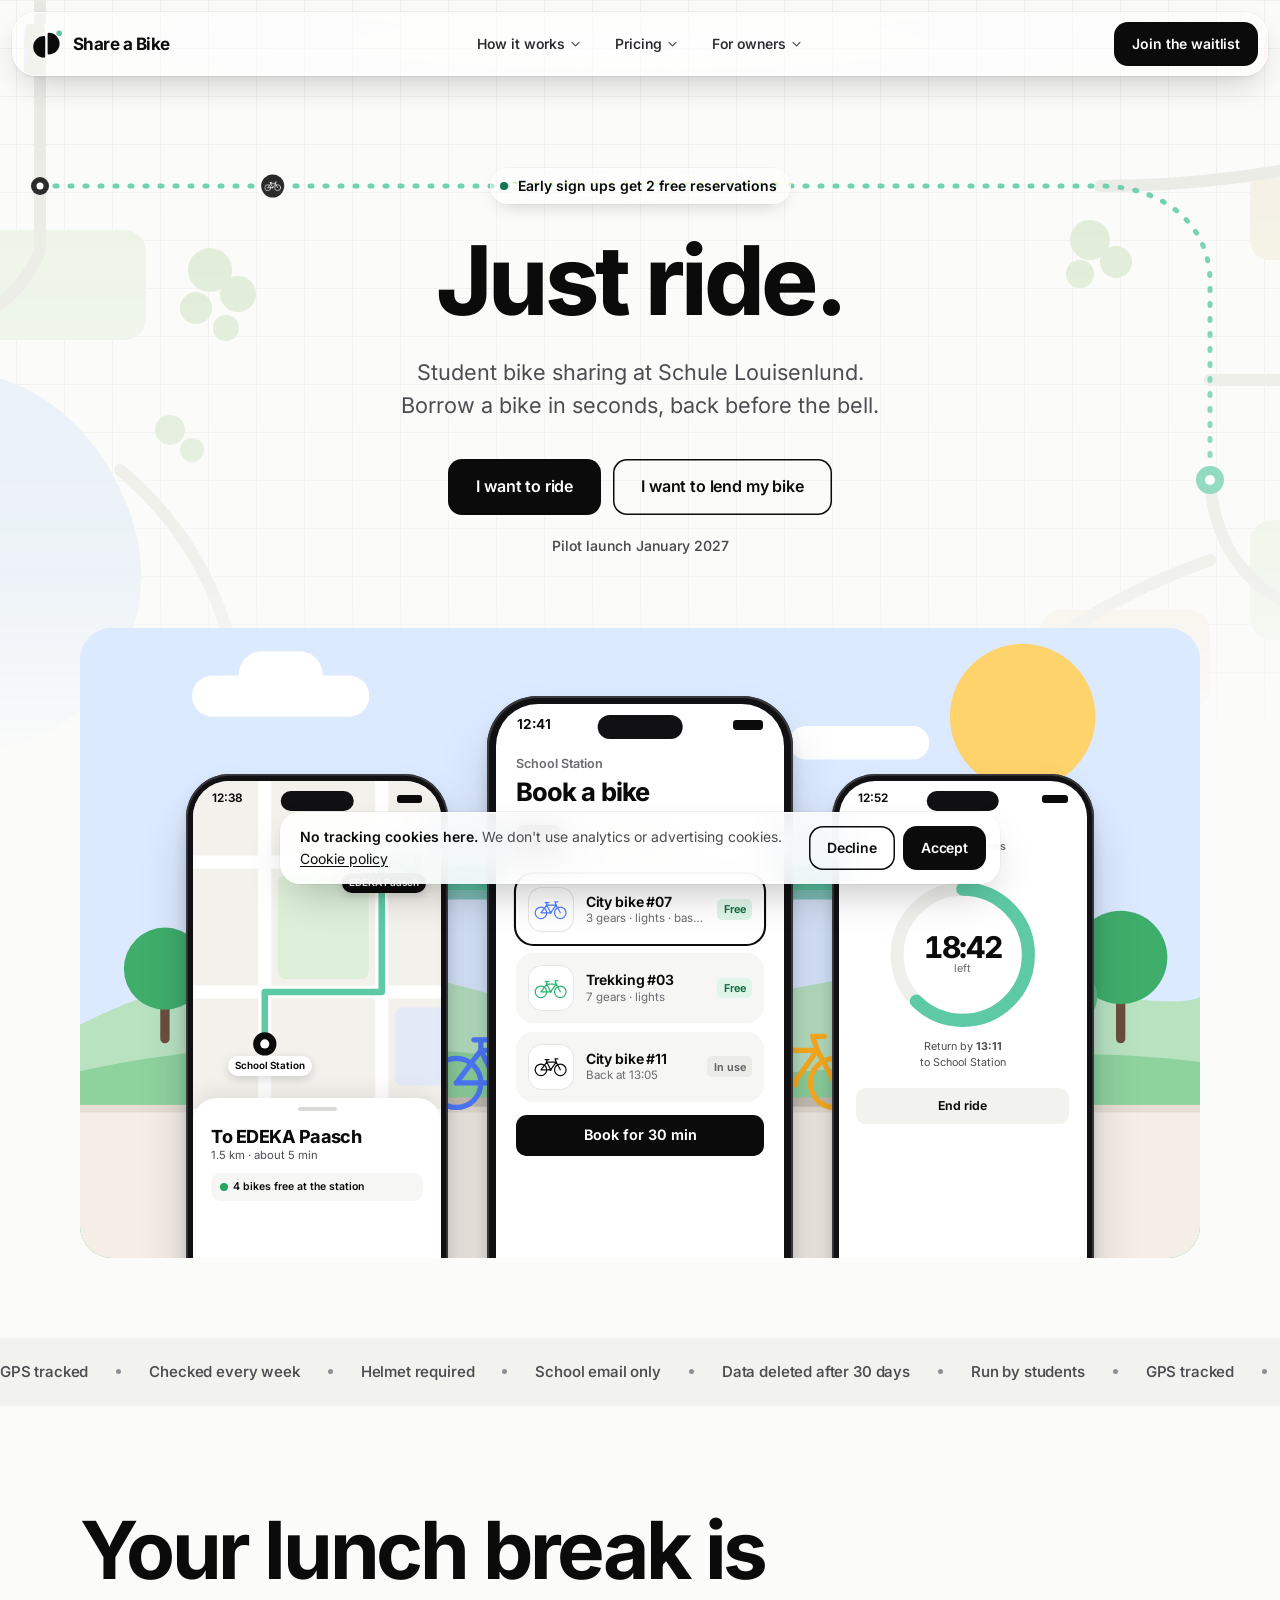
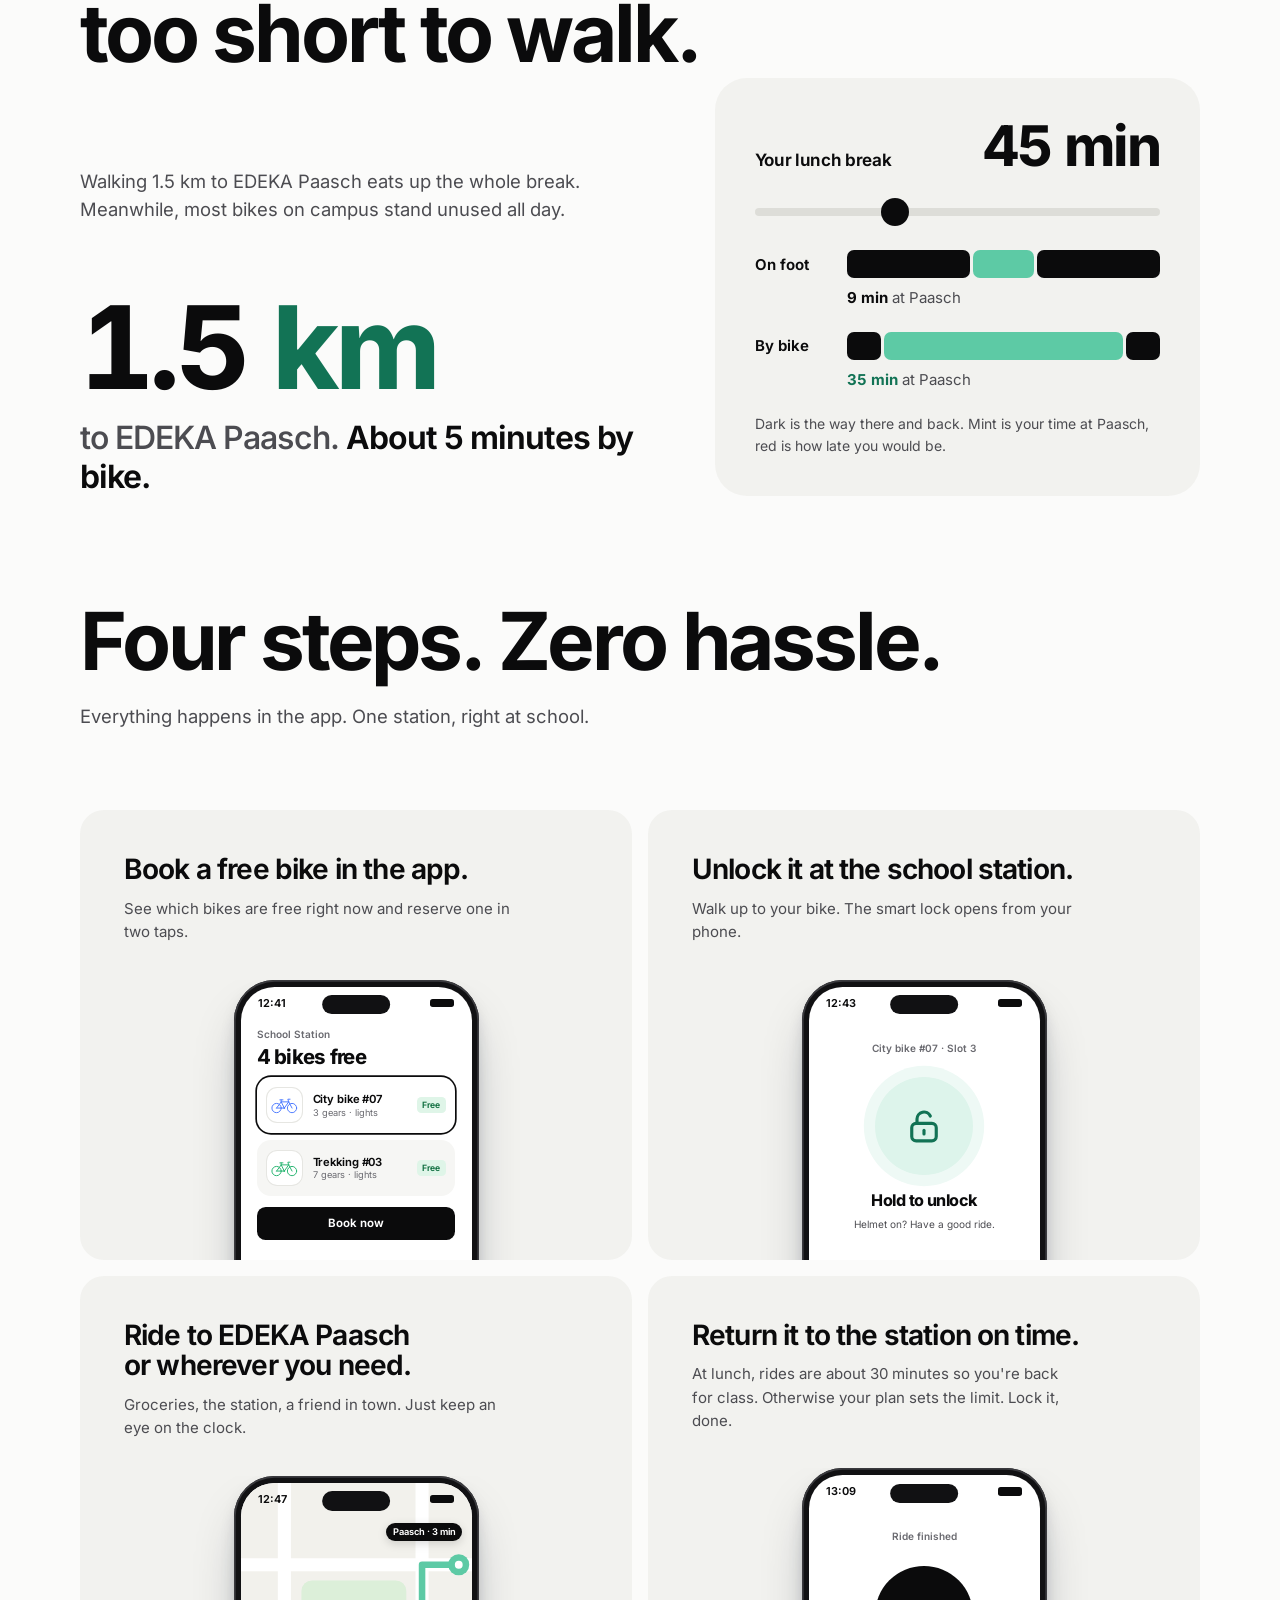
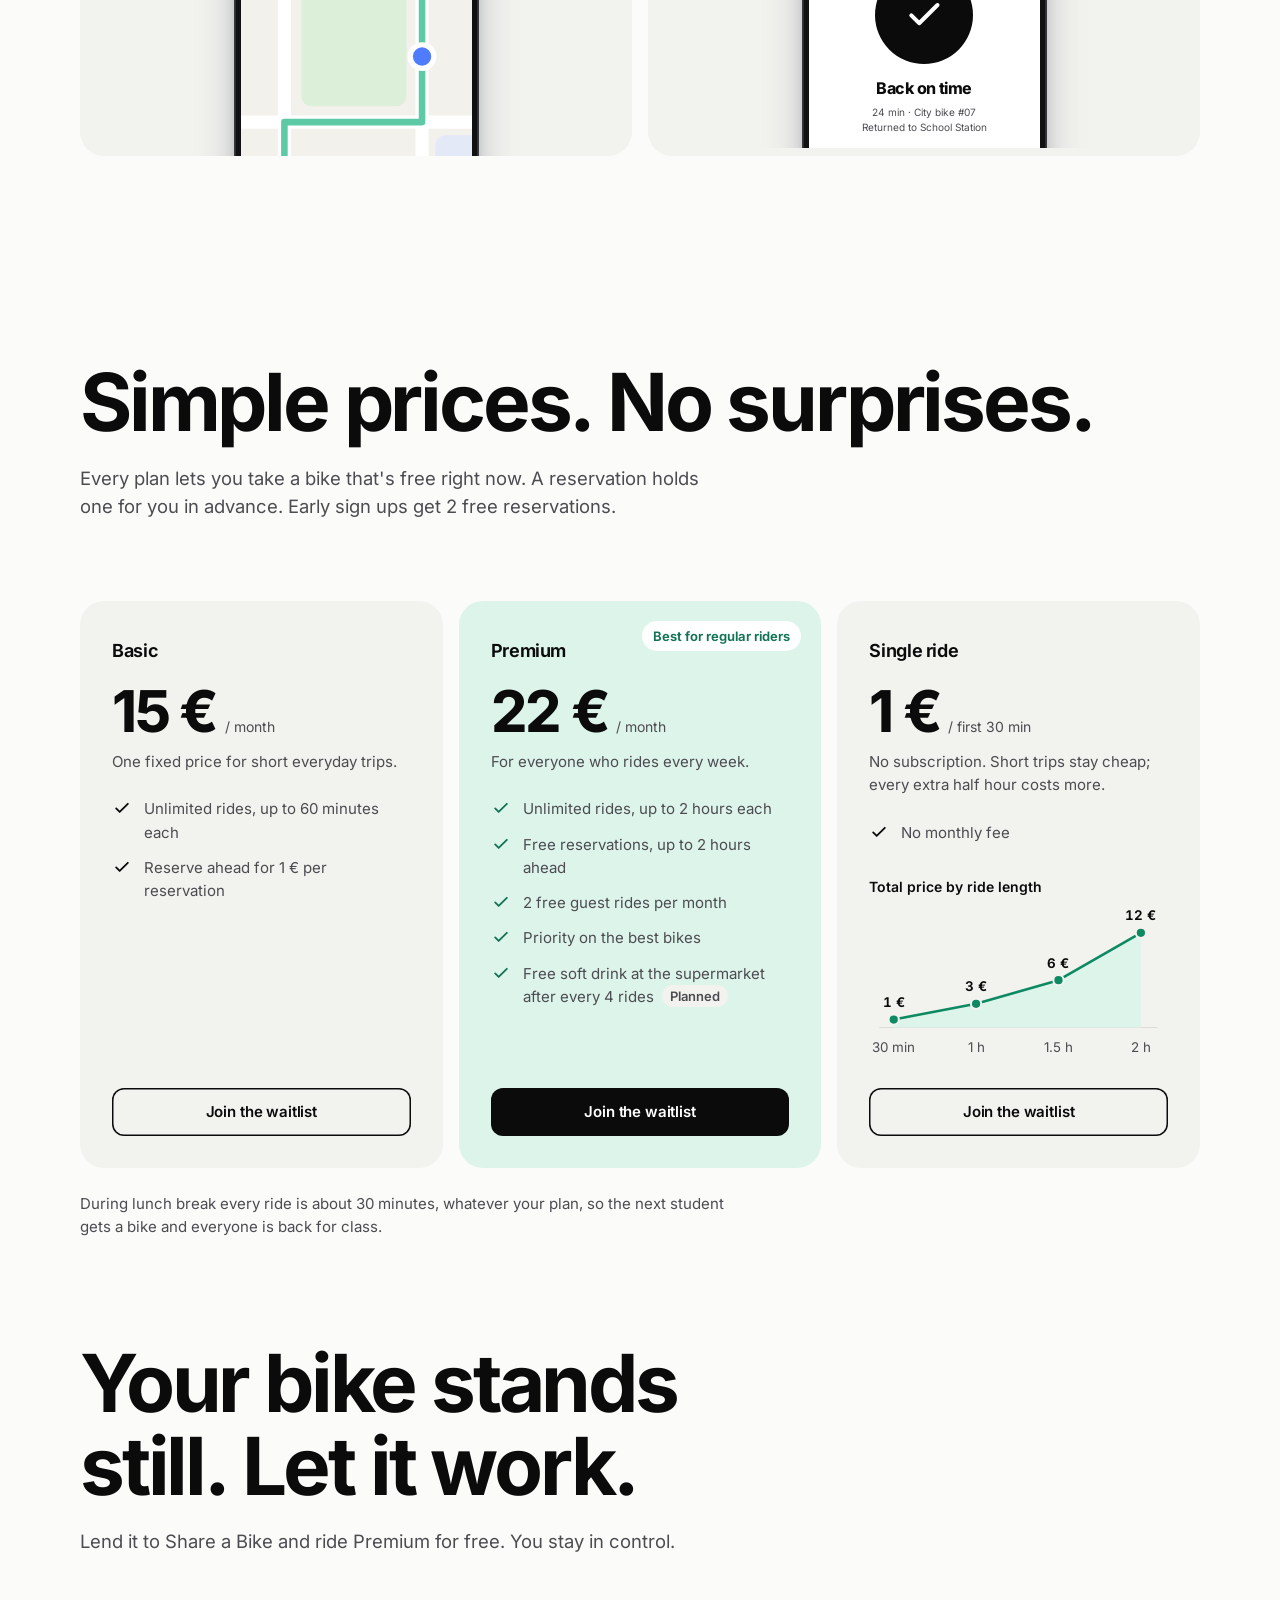
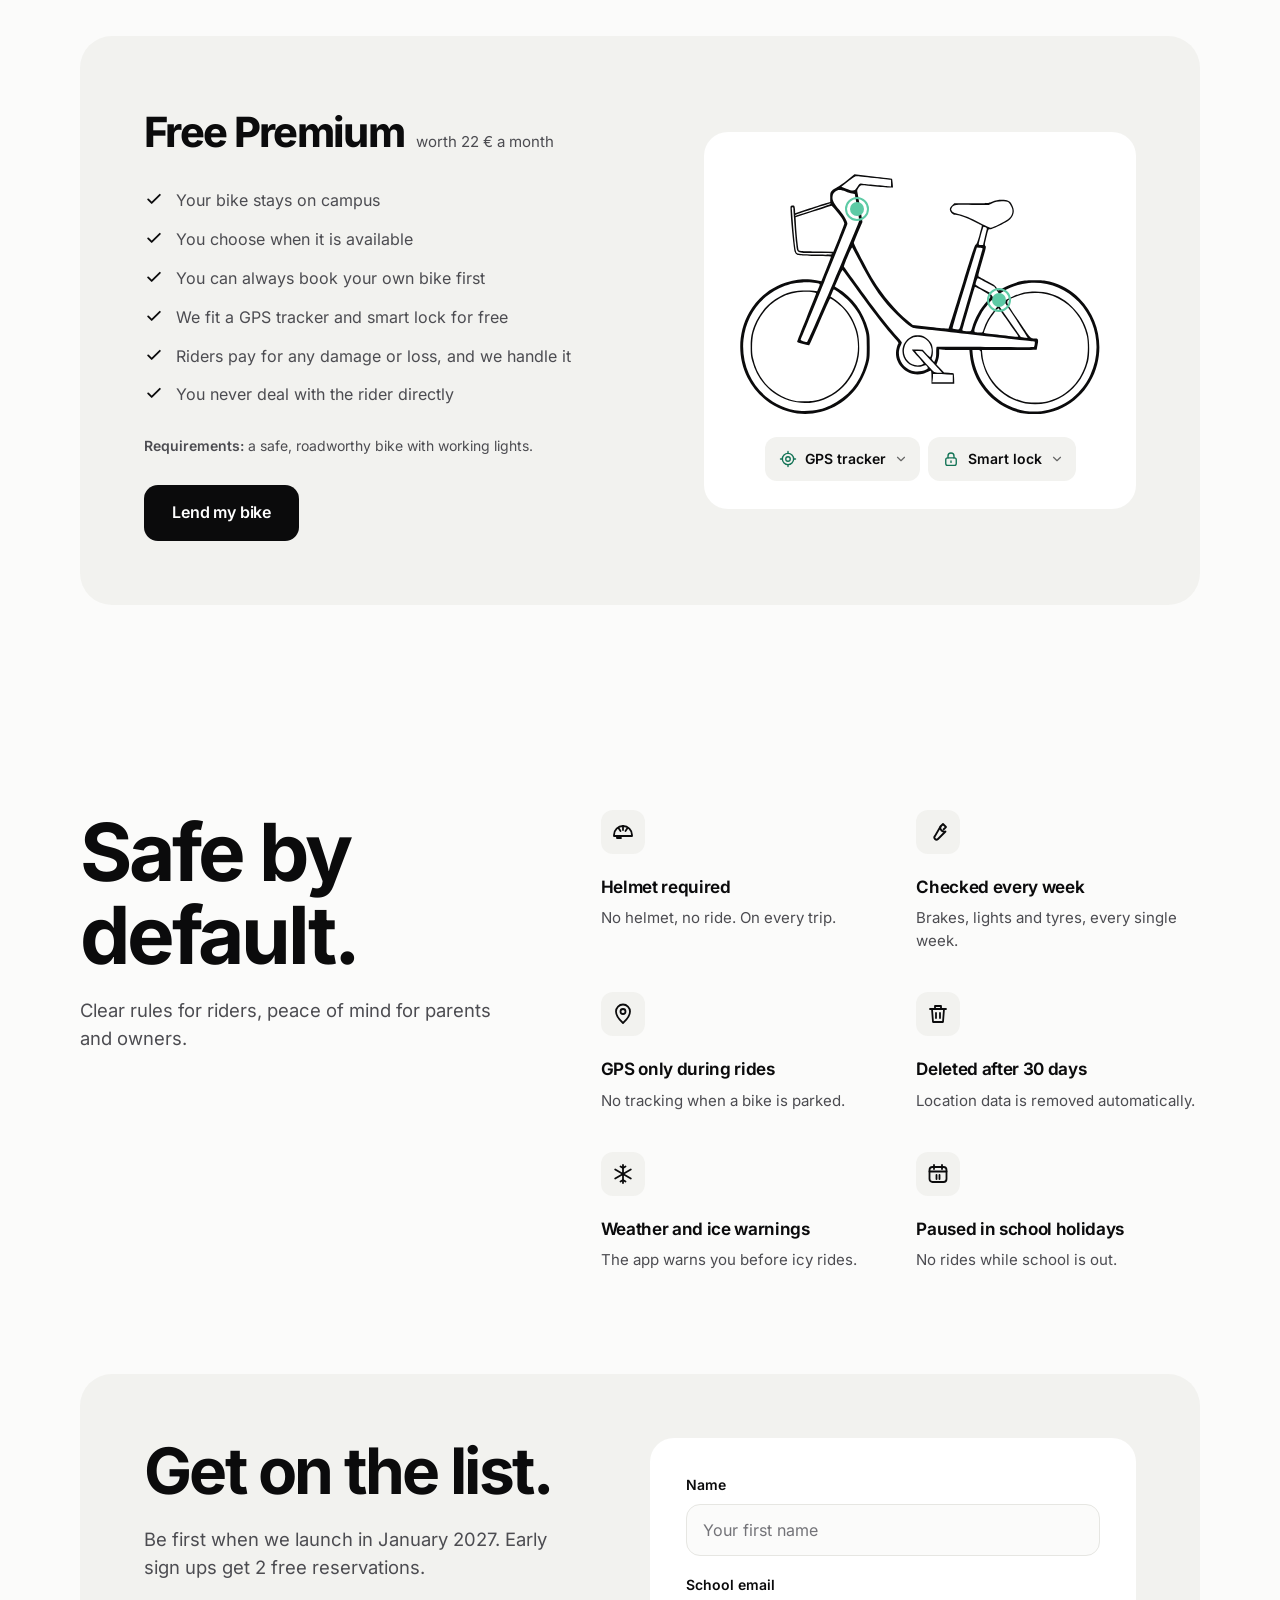
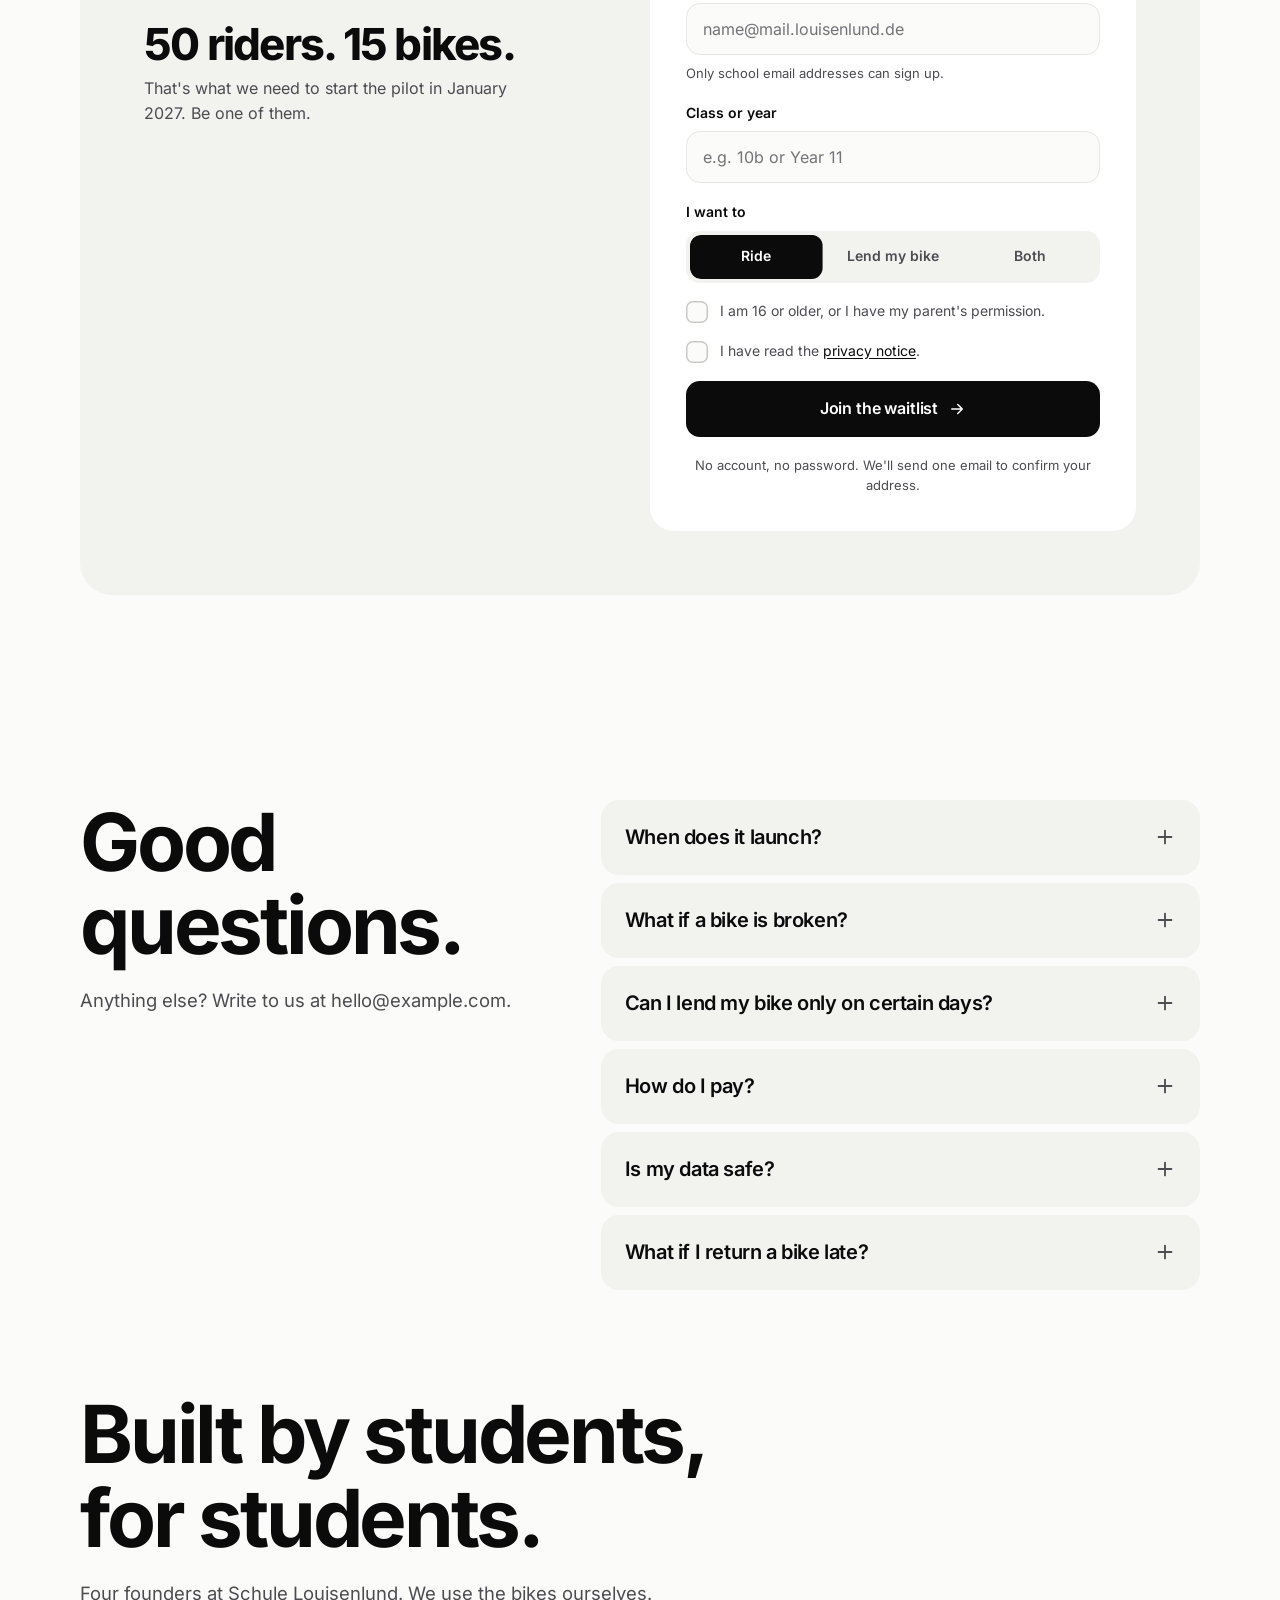
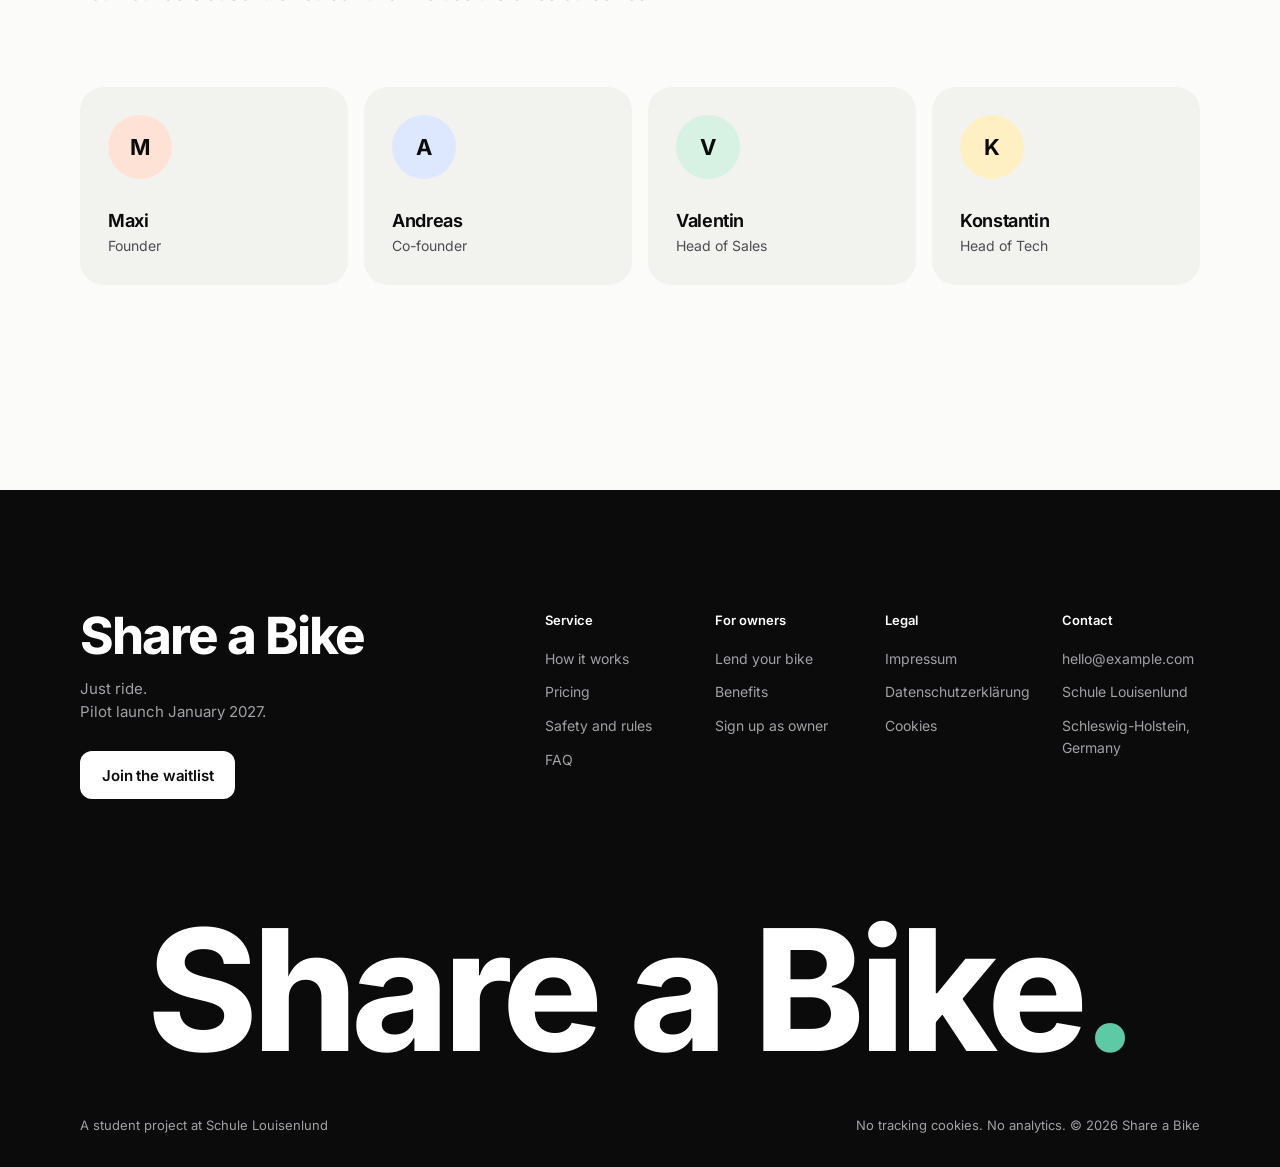
==== commit a5b7bd94: "Cleaner owner illustration with explaining GPS and lock buttons - Replace the pictogram bike with a " ====
--- a/site/index.html
+++ b/site/index.html
@@ -667,13 +667,24 @@
           <a class="btn btn--dark btn--lg" href="#signup" data-role-select="lend">Lend my bike</a>
         </div>
 
-        <!-- Illustration: bike with tracker + lock callouts -->
-        <div class="owner-card__visual" aria-hidden="true">
-          <div class="owner-illu">
-            <svg class="owner-illu__bike"><use href="#i-bike"/></svg>
-            <span class="callout callout--gps"><svg><use href="#i-gps"/></svg>GPS tracker</span>
-            <span class="callout callout--lock"><svg><use href="#i-lock"/></svg>Smart lock</span>
-            <span class="callout callout--you"><span class="dot dot--ok"></span>Available Mon–Fri</span>
+        <!-- Illustration: city bike (vector trace of a CC-licensed line drawing, also in img/city-bike.svg)
+             with the two parts we fit. Hover or tap a button to unfold its explanation; the matching
+             spot on the bike lights up (js/main.js, "Owner features"). Spot positions are % of the drawing. -->
+        <div class="owner-card__visual">
+          <div class="owner-illu" data-features>
+            <div class="owner-illu__stage">
+              <svg class="owner-illu__bike" viewBox="0 0 600 408" aria-hidden="true"><path fill="currentColor" fill-rule="evenodd" d="M95.5 402.9C60.7 398.5 28.9 375.7 12.6 343.3C-4.6 309 -3.6 268 15.3 234.6C31.8 205.4 59.6 185.8 92.1 180.5C105.8 178.3 113.6 178.5 131.6 181.5L135.7 182.2L143.9 162C148.4 150.9 151.9 141.6 151.6 141.3C151.3 141 139.2 140.5 124.8 140.2C95.7 139.7 93.9 139.3 91.5 133.6C89.3 128.4 83 61 84.4 57.4C84.7 56.6 86.2 56 87.8 56C90.4 56 90.8 56.4 91.4 59.7C91.7 61.8 92 64.7 92 66.2L92 68.8L115.2 61.1C128 56.9 141.2 52.6 144.5 51.7L150.5 50L150.5 42.1C150.5 34.7 150.7 33.9 153.4 31.1C154.9 29.5 158.5 27.2 161.3 26C164.1 24.8 171.9 19.3 178.7 13.9L191 3.9L222 7.3C239.1 9.2 253.3 11 253.6 11.2C253.9 11.5 254.4 15 254.7 18.9L255.3 26L251.4 26C249.3 26 237.8 25.1 226 24C214.2 22.9 203.6 22 202.5 22C201.2 22 199.5 23.6 197.8 26.3C195.6 29.8 195.2 31.2 195.9 33.6C196.3 35.2 198.4 47.1 200.5 60L204.3 83.5L197.1 100.2C193.2 109.4 190 117.7 190 118.6C190 120.9 212.4 163.5 221.8 179.3C237.1 204.8 259.5 231.4 280.4 248.8L288.3 255.4L317.8 258.7C334.1 260.5 347.7 261.7 348.1 261.3C348.5 260.8 358.4 229.3 370.1 191.2C387.5 134.4 391.7 121.7 393.3 121.1C394.8 120.5 396.2 117 399.6 105C402 96.5 403.8 89.5 403.7 89.4C403.6 89.3 398 86.5 391.2 83.1C378.4 76.7 367.4 72.6 359.6 71.5C356.2 71 354.3 70 352.5 67.8C348.9 63.5 349.3 60.1 353.8 55.7L357.6 52L386 52C413.8 52 414.5 52 420.5 49.5C428.5 46.4 436.1 45.5 443.2 46.9C449.4 48.2 451.9 50.3 454.9 57C458.5 64.8 457.1 72.2 450.7 78.9C446.2 83.6 420.5 96.3 417 95.5C414.4 94.9 414.4 95 411.1 108.6C408.2 120.9 408 122.3 409.5 123.4C410.9 124.4 410.4 127 404 149C398 169.5 397.1 173.6 398.3 174.5C399.1 175 405.6 178.6 412.7 182.4C423.8 188.3 426.1 189.9 428.4 193.7C429.9 196 431.3 198 431.5 198C431.6 198 434.3 196.4 437.5 194.5C444.9 190.1 456.1 185.4 465.8 182.8C472.2 181 476.5 180.7 490.5 180.6C505.3 180.5 508.7 180.8 516.4 182.9C536 188 552.5 197.4 566.6 211.5C594.7 239.5 606 281.7 596 320.8C585 364 550.5 396.2 507.8 403C496.9 404.8 474.7 403.8 464.8 401.1C420.4 389 387.6 350 383.4 303.9L382.7 297L364.1 297C353.9 297 342.5 296.7 338.9 296.4L332.3 295.7L332.3 302.6C332.2 307.2 331.5 311.4 330 315.3L327.8 321.1L334.2 327.9L340.5 334.6L348.3 335.1C352.5 335.4 356.2 335.9 356.5 336.2C356.8 336.5 357.1 340.5 357.3 345.1L357.5 353.5L338.5 353.5L319.5 353.5L319.5 343.5C319.5 331.3 319 330.2 314.7 332.9C312.9 333.9 308.8 335.6 305.6 336.5C279.8 344 254.1 318.9 261.5 293.4C262.4 290.2 263.6 286.9 264.2 286.3C265 285.3 263.6 283.3 259.2 278.5C245.3 263.7 221.6 233.1 191.1 190.8C180.5 176.1 171.5 163.8 171.1 163.5C170.6 163.3 167.5 169.4 164.2 177.1L158.1 191.1L162.7 193.8C187.4 208.4 205.8 233.3 213.8 262.8C216.1 271.7 216.4 274.2 216.4 291.5C216.4 309.1 216.2 311.2 213.6 320.5C210.4 332.3 202.8 348.7 196.5 357.6C173 390.5 134.6 407.8 95.5 402.9ZM515.5 396.5C534.2 391.8 551.1 381.9 564.7 367.7C574 358 578.6 351.1 584.5 338.7C603.6 298.3 595.8 249.3 565.3 216.9C543.5 193.8 513.1 182.2 481.8 185.1C467.1 186.5 452.1 191.4 438.3 199.6L434 202.1L438.1 208.1C440.3 211.4 442.5 214 442.8 213.8C463.1 203.4 472.2 200.4 487.4 199.4C493.8 199 499.2 199.3 505.9 200.4C525.5 203.8 539.3 210.7 553.2 223.9C566.7 236.7 575.3 251 580.1 269C583.2 280.2 583.5 305.7 580.7 316C573 344.5 556 366 531.5 378.3C487 400.5 433.2 381.5 411 335.6C406.9 327.1 402 310.3 402 304.6C402 297.5 401.4 297 394.2 297L387.7 297L388.3 304.2C389.7 319.8 396.2 338.3 405.2 352.1C429.6 389.6 473.4 407.2 515.5 396.5ZM133 396C137.7 394.8 145.7 391.9 150.7 389.5C179.9 375.8 200 351.8 208.8 320C211.3 311.3 211.5 309 211.5 291.5C211.5 273.8 211.3 271.8 208.7 262.6C203.4 243.6 195.2 229.2 181.6 215.2C174.8 208.2 158.9 196 156.6 196C156.2 196 155.6 197 155.1 198.2C154.6 199.5 153.5 202.2 152.6 204.2L151 207.9L156.7 211.6C164.1 216.3 176 227.8 181.6 235.7C187.3 243.6 193.3 256.4 196 266.5C198.8 276.8 199.8 296 198 306.8C189 362.9 134.4 397.9 81.7 381.4C51.8 372 28.7 347.1 20.4 315.5C18.2 307.1 17.8 303.3 17.8 292C17.7 276.9 19.2 268.6 24 256.3C34.7 228.5 58.2 207.3 86.5 199.9C95.2 197.7 111.9 196.9 122.6 198.3L128.7 199.1L131.2 193.3C133 189.3 133.4 187.3 132.6 186.9C129.6 185.1 115.1 183.8 104.3 184.2C89.6 184.8 78.9 187.5 65.5 193.9C31.8 210 10.1 241.2 5.8 280C3.7 298.7 7.1 319.9 14.9 337.2C28.8 368.3 57.9 391.2 91 397.4C102.6 399.5 121.6 398.9 133 396ZM515.4 382.1C547.2 372.6 570 348.3 578.2 315.3C580.9 304.2 581.2 284.3 578.7 273.3C572.4 245.5 555.2 223.1 531 211C517.1 204.1 507.8 201.9 491.6 201.9C478.5 201.9 467.2 204.4 455.5 210C441.8 216.5 440.9 212.3 463.8 246.7C485.3 279 484.4 278 493 278C497.6 278 498.2 279.7 496.5 288.4C495.7 292.7 495 296.4 495 296.6C495 296.8 474.5 297 449.4 297L403.7 297L404.3 303.6C407.9 341.6 435.4 373.5 472.8 383C483.3 385.7 505.1 385.2 515.4 382.1ZM131.4 380.1C190.8 362.3 215.8 291.2 180.9 239C177.7 234.2 172.1 227.5 168.5 224.2C161.8 217.9 152.3 211 150.5 211C150 211 142.1 228.4 133.1 249.5C124 270.7 116.1 288.5 115.5 289C114.3 290 95.8 284.9 95.3 283.4C95.1 282.9 102.2 264.7 111 243.1C119.8 221.4 127 203.2 127 202.5C127 200.9 118.4 199.8 106.2 199.9C67.6 200.1 33.2 228.1 22.6 268C19.9 277.9 19.3 298.7 21.4 309C29.2 347.5 56.8 375 95 382.4C96.4 382.6 103.6 382.7 111 382.5C121 382.3 126.3 381.7 131.4 380.1ZM355 344.7L355 338.3L345.2 337.7C339.9 337.3 332.5 337 328.8 337L322 337L322 340.9C322 343 321.7 346.2 321.4 347.9L320.8 351L337.9 351L355 351L355 344.7ZM333.4 330.8C331.3 328.4 323.8 320.4 316.7 312.9L303.9 299.2L298.2 298.7C295.1 298.5 292.3 298.4 292.2 298.6C291.5 299.1 322 332.5 324.3 333.7C325.5 334.4 328.9 335 331.9 335L337.2 335L333.4 330.8ZM309.8 330.1C313.3 328.3 313.9 327.6 313.1 326.1C311.1 322.4 309.6 321.9 305 323.5C288.5 329.3 271 316.4 271 298.5C271.1 288.4 276.5 279.5 285.5 274.7C291.1 271.7 301.9 271.7 307.6 274.7C312.6 277.4 317.4 282.2 319.7 286.9C322 291.8 322.6 303.5 320.7 308.1C319.3 311.4 319.4 311.8 321.7 314.4L324 317.2L325.7 313.3C326.9 310.7 327.4 306.9 327.3 301C327.3 296.3 327.6 292.3 328 292C328.5 291.7 365 291.7 409.2 292C453.3 292.3 489.9 292.3 490.3 291.9C490.8 291.5 491.4 289.4 491.7 287.2C492.2 283.2 492.2 283.1 488.9 282.6C487 282.3 442.3 277.3 389.5 271.5C336.7 265.7 291.8 260.7 289.6 260.4C285.1 259.7 270.9 247.9 256.5 232.9C234.5 210 220.5 189.3 199.4 148.5C193.1 136.4 187.6 126.2 187.2 125.8C186.1 124.7 172.7 156.6 173.5 158.1C175.1 160.6 211.9 211.3 221.4 224C235.2 242.6 253.3 265 262.4 274.9C266.6 279.4 270 283.7 270 284.3C270 284.9 269 287.3 267.9 289.7C260.1 305.8 269 325.9 286.4 331.6C292.5 333.6 304.5 332.9 309.8 330.1ZM302.2 322C304.3 321.4 306.2 320.6 306.4 320.1C306.7 319.6 302.5 314.3 297 308.2C291.5 302.1 287 296.8 287 296.4C287 296 291 296 295.9 296.2L304.9 296.7L310.5 302.9C313.7 306.2 316.6 309 317.1 309C318.6 309 320.2 300.6 319.7 295.8C316.6 270.1 281.6 267 274.4 291.8C269.2 309.7 285 326.7 302.2 322ZM156.1 183.5C179.7 128.5 199 82.4 198.9 81C198.9 79.6 197.2 69.1 195.2 57.5L191.5 36.5L187 35.9C184.5 35.5 179.7 34.1 176.3 32.6C167.8 29 163 29.2 158.6 33.1C156 35.3 154.9 37.2 154.5 40.4C153.5 46.5 156 51.4 165.9 63.5C174 73.5 179.3 82.6 179.2 86.5C179.2 87.6 161.7 131.2 140.5 183.5C119.2 235.8 101.6 279 101.3 279.7C100.8 280.9 109.2 284.1 111.9 283.7C112.7 283.6 130.5 243.4 156.1 183.5ZM452.6 234.2L424.4 191.5L410.9 184.3C403.5 180.3 397.1 177.2 396.6 177.3C395.7 177.6 393 185.3 393 187.7C393 188.3 398.4 191.7 405 195.2L417 201.6L442.7 238.5L468.5 275.5L473.5 276.1C476.2 276.4 479 276.8 479.7 276.8C480.4 276.9 468.2 257.8 452.6 234.2ZM459.8 267.2C437 234.6 431.6 227 431 227.2C429.1 227.9 419.7 240.2 416 246.7C412.3 253.1 406.4 267.8 407.2 268.5C407.5 268.8 458.9 274.7 462.8 274.9C465 275 464.8 274.4 459.8 267.2ZM406.4 262.2C409.9 251.3 416.3 240.2 425.1 229.9L429.9 224.2L425.9 218.6C423.7 215.5 421.5 213 421 213C420 213 411.5 222.8 406.8 229.5C400.3 238.7 391 259.6 391 265.1C391 266.9 393.1 267.5 401.1 267.8C404.6 268 404.7 267.9 406.4 262.2ZM387.4 259.6C391.9 243.7 400.8 227.8 411.7 216C418.2 208.9 418.4 208.7 416.9 206.1C415.3 203.4 393 190.6 391.9 191.8C391.2 192.6 371 262.3 371 263.9C371 264.8 374.3 265.3 382.5 265.8C385.4 266 385.6 265.7 387.4 259.6ZM367.9 256.2C379.8 215.9 405 127.7 404.8 127.5C404.6 127.3 402.4 126.9 399.8 126.5L395.2 125.8L392.5 134.7C391 139.5 381.7 169.8 371.9 201.9C362 234 354.3 260.6 354.7 261.1C355.5 261.8 359.1 262.5 363.7 262.9C365.6 263 366.2 262.1 367.9 256.2ZM154 136.5C154 135.2 150.3 135 127.1 135C93.1 135 95.5 136.2 93.5 117.5C92.3 106.1 89 64.6 89 60.5C89 59.7 88.3 59 87.5 59C86.5 59 86.2 59.8 86.5 61.8C86.7 63.3 87.4 71.7 88 80.5C89.4 102.1 91.9 126.7 93.1 131.2C93.6 133.2 94.6 135.3 95.3 135.7C97.2 136.9 109.6 137.7 132.8 137.8C151 138 154 137.8 154 136.5ZM164.9 110.4C169.9 98 174 87.1 174 86.1C174 85.1 172.9 82.2 171.5 79.6C168.3 73.6 153.8 55.9 152.5 56.3C152 56.5 138.3 60.9 122.1 66.1L92.7 75.5L93.4 87C94.3 104.6 97.1 129.4 98.2 130.7C99.3 132.1 106.4 132.5 135.1 132.8L155.7 133L164.9 110.4ZM408.3 109.7C409.9 103 411.4 96.6 411.7 95.4C412 93.9 411.4 93.1 409.4 92.2C408 91.5 406.6 91.1 406.3 91.3C405.3 92.3 398 119.6 398.5 120.8C398.7 121.4 400.4 122 402.2 122L405.5 122L408.3 109.7ZM432.5 87.1C446.3 80.5 451.1 76.7 453.5 70.8C455.6 65.6 454.8 60.7 451 54.6C448.5 50.7 447.6 50.1 443.5 49.4C435.4 48.2 426 49.4 420.2 52.4L414.8 55.1L387.1 54.9C357.6 54.7 356.4 54.9 353.4 59.6C352 61.7 351.9 62.5 353 64.4C354.5 67.4 356.7 68.4 365.8 70.5C375.2 72.6 383 75.9 401.3 85.4C409.5 89.6 417.2 93 418.3 93C419.5 93 425.9 90.4 432.5 87.1ZM122.6 63.4C138.8 58.2 151.8 53.5 151.5 53C151.2 52.5 150.4 52.3 149.7 52.5C123.6 60.6 92 71.3 92 72C92 72.6 92.3 73 92.6 73C92.9 73 106.4 68.7 122.6 63.4ZM195.6 25C199.5 19 199.5 19 203.5 19.5C205.7 19.8 215.6 20.7 225.5 21.5C235.4 22.3 245.4 23.2 247.8 23.6L252 24.1L252 18.6C252 15.5 251.9 13 251.7 13C251.5 13 239.1 11.6 224 10C208.9 8.3 195.4 7 193.9 7C192.1 7 187.9 9.7 180.2 15.9L169.1 24.8L177.3 27.8C189.7 32.4 191 32.2 195.6 25Z"/></svg>
+              <span class="owner-illu__spot" data-spot="gps" style="--x:32.3%;--y:15.2%" aria-hidden="true"></span>
+              <span class="owner-illu__spot" data-spot="lock" style="--x:72%;--y:52.5%" aria-hidden="true"></span>
+            </div>
+            <div class="features">
+              <div class="features__btns">
+                <button class="feature-btn" type="button" data-feature="gps" aria-expanded="false" aria-controls="feat-gps"><svg aria-hidden="true"><use href="#i-gps"/></svg>GPS tracker<svg class="feature-btn__chev" viewBox="0 0 24 24" aria-hidden="true"><path d="M6 9l6 6 6-6" fill="none" stroke="currentColor" stroke-width="2" stroke-linecap="round" stroke-linejoin="round"/></svg></button>
+                <button class="feature-btn" type="button" data-feature="lock" aria-expanded="false" aria-controls="feat-lock"><svg aria-hidden="true"><use href="#i-lock"/></svg>Smart lock<svg class="feature-btn__chev" viewBox="0 0 24 24" aria-hidden="true"><path d="M6 9l6 6 6-6" fill="none" stroke="currentColor" stroke-width="2" stroke-linecap="round" stroke-linejoin="round"/></svg></button>
+              </div>
+              <div class="feature-panel" id="feat-gps" data-panel="gps"><div><p>A small tracker on the handlebar that we fit for free. It only records where your bike is during a ride, and that data is deleted after 30 days.</p></div></div>
+              <div class="feature-panel" id="feat-lock" data-panel="lock"><div><p>Opens from the rider's phone only for their booked ride and locks again at the school station. No keys to hand over, and you never have to meet the rider.</p></div></div>
+            </div>
           </div>
         </div>
       </div>
--- a/site/css/style.css
+++ b/site/css/style.css
@@ -493,21 +493,41 @@
 .owner-card__req { margin-bottom: 28px; font-size: 14px; color: var(--ink-2); }
 .owner-card__req b { color: var(--ink-2); font-weight: 600; }
 .owner-illu {
-  position: relative; aspect-ratio: 1; border-radius: var(--radius);
-  background: var(--surface);
-  display: grid; place-items: center; overflow: hidden;
-}
-.owner-illu::before { content: ""; position: absolute; left: 10%; right: 10%; bottom: 25%; height: 8px; border-radius: 4px; background: var(--card); }
-.owner-illu__bike { width: 72%; height: auto; aspect-ratio: 120 / 76; color: var(--ink); transform: translateY(4%); }
-.callout {
-  position: absolute; display: inline-flex; align-items: center; gap: 8px;
-  padding: 8px 14px 8px 10px; border-radius: 999px; background: var(--card);
-  font-size: 13px; font-weight: 600; white-space: nowrap;
-}
-.callout svg { width: 18px; height: 18px; color: var(--accent-strong); }
-.callout--gps { top: 16%; left: 12%; }
-.callout--lock { top: 30%; right: 8%; }
-.callout--you { bottom: 10%; left: 50%; transform: translateX(-50%); color: var(--ink-2); }
+  position: relative; display: flex; flex-direction: column; gap: 20px;
+  padding: clamp(24px, 4vw, 40px) clamp(20px, 3.5vw, 36px) clamp(20px, 3vw, 28px);
+  border-radius: var(--radius); background: var(--surface);
+}
+.owner-illu__stage { position: relative; }
+.owner-illu__bike { display: block; width: 100%; height: auto; color: var(--ink); }
+/* the two parts on the bike; light up when their button is active */
+.owner-illu__spot {
+  position: absolute; left: var(--x); top: var(--y);
+  width: 14px; height: 14px; margin: -7px 0 0 -7px; border-radius: 50%;
+  background: var(--accent); outline: 2px solid var(--accent); outline-offset: 3px;
+  transition: transform 200ms var(--ease), background-color 200ms ease;
+}
+.owner-illu__spot.is-active { transform: scale(1.3); background: var(--accent-strong); }
+/* buttons in the same rounded style as the rest of the site */
+.features__btns { display: flex; flex-wrap: wrap; justify-content: center; gap: 8px; }
+.feature-btn {
+  display: inline-flex; align-items: center; gap: 8px; height: 44px; padding: 0 12px 0 14px;
+  border: 0; border-radius: 12px; background: var(--card); color: var(--ink);
+  font-size: 14px; font-weight: 600; cursor: pointer;
+  transition: background-color 200ms ease, color 200ms ease, transform 100ms var(--ease);
+}
+.feature-btn svg { width: 18px; height: 18px; color: var(--accent-strong); }
+.feature-btn .feature-btn__chev { width: 14px; height: 14px; color: currentColor; opacity: .6; transition: transform 200ms var(--ease); }
+.feature-btn:active { transform: scale(.97); }
+.feature-btn[aria-expanded="true"] { background: var(--ink); color: #fff; }
+.feature-btn[aria-expanded="true"] svg { color: var(--accent); }
+.feature-btn[aria-expanded="true"] .feature-btn__chev { transform: rotate(180deg); }
+@media (hover: hover) and (pointer: fine) { .feature-btn:not([aria-expanded="true"]):hover { background: #EAEAE6; } }
+/* explanation unfolds below the buttons */
+.feature-panel { display: grid; grid-template-rows: 0fr; transition: grid-template-rows 250ms var(--ease); }
+.feature-panel > div { overflow: hidden; }
+.feature-panel p { max-width: 30em; margin: 0 auto; padding-top: 4px; font-size: 14px; line-height: 1.5; color: var(--ink-2); text-align: center; }
+.feature-panel.is-open { grid-template-rows: 1fr; }
+@media (max-width: 560px) { .features__btns { flex-direction: column; } .feature-btn { justify-content: center; } }
 @media (max-width: 900px) {
   .owner-card { grid-template-columns: 1fr; }
   .owner-card__visual { order: -1; }
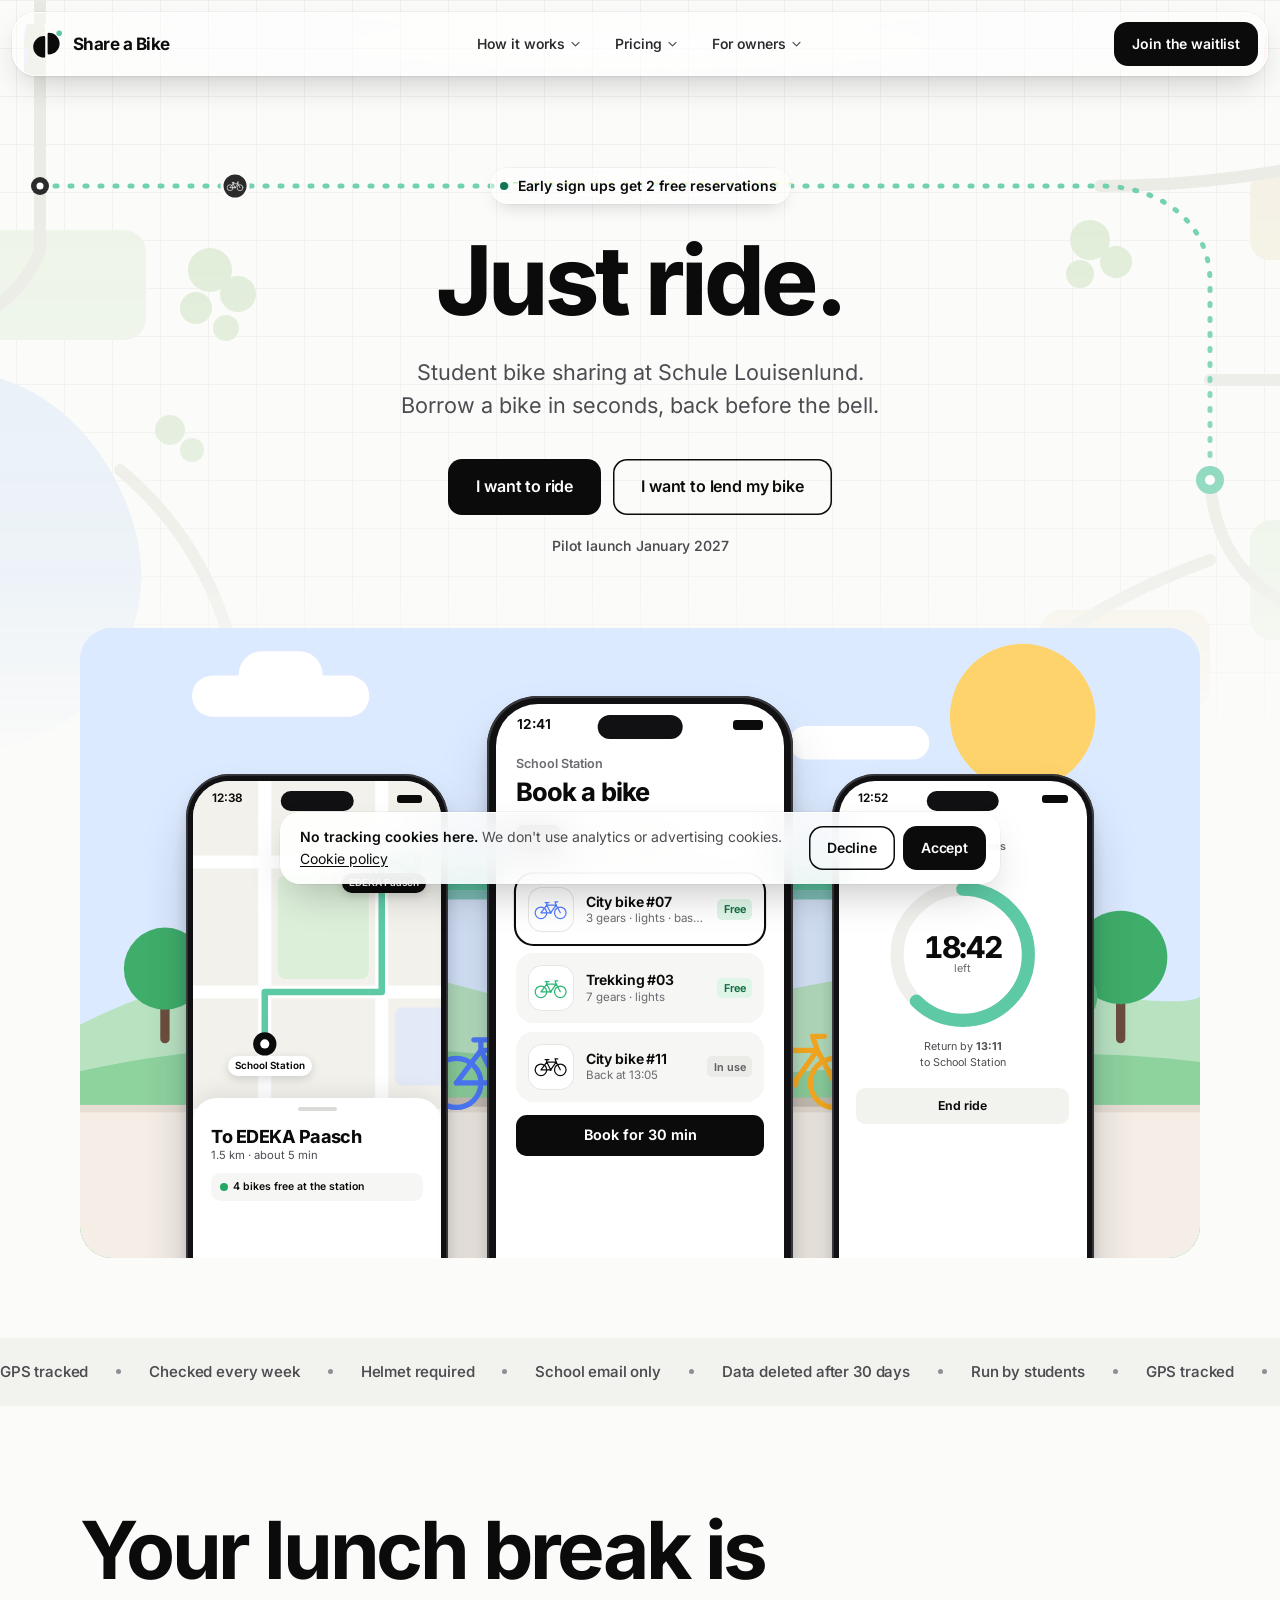
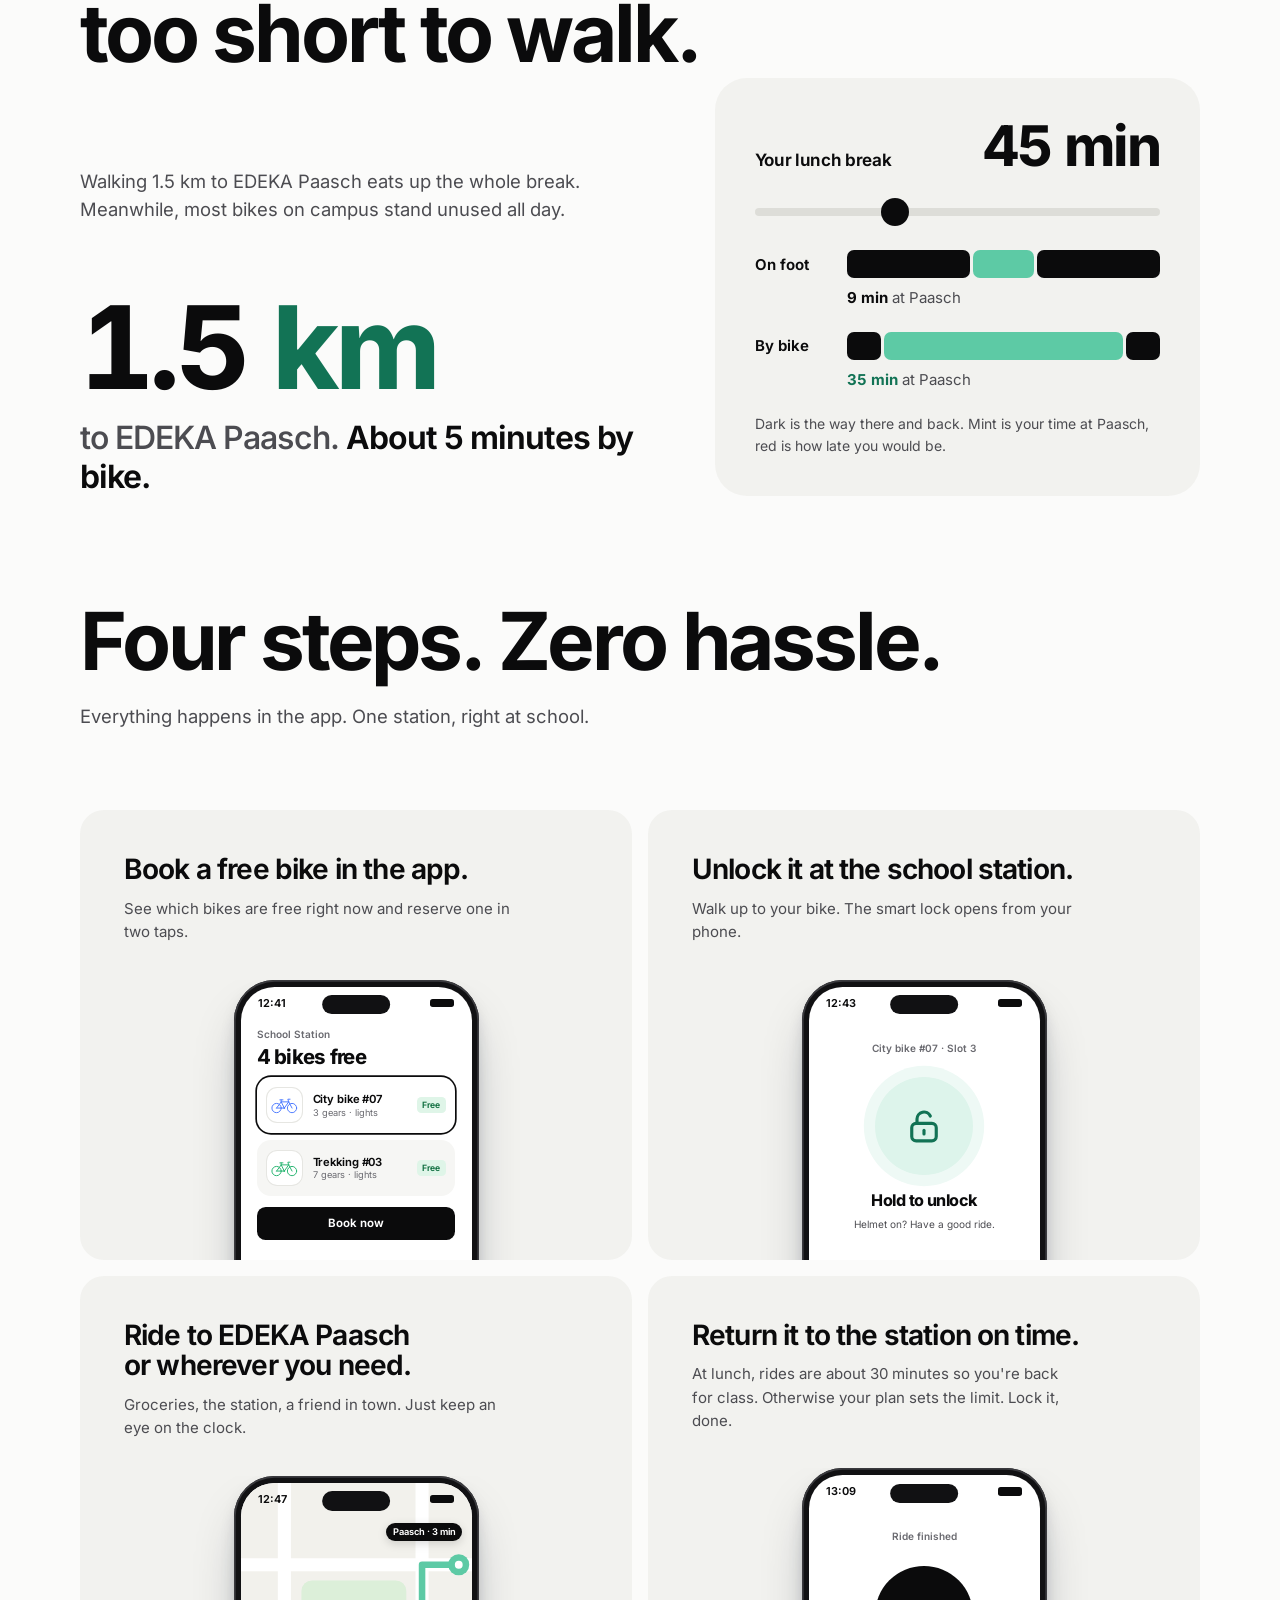
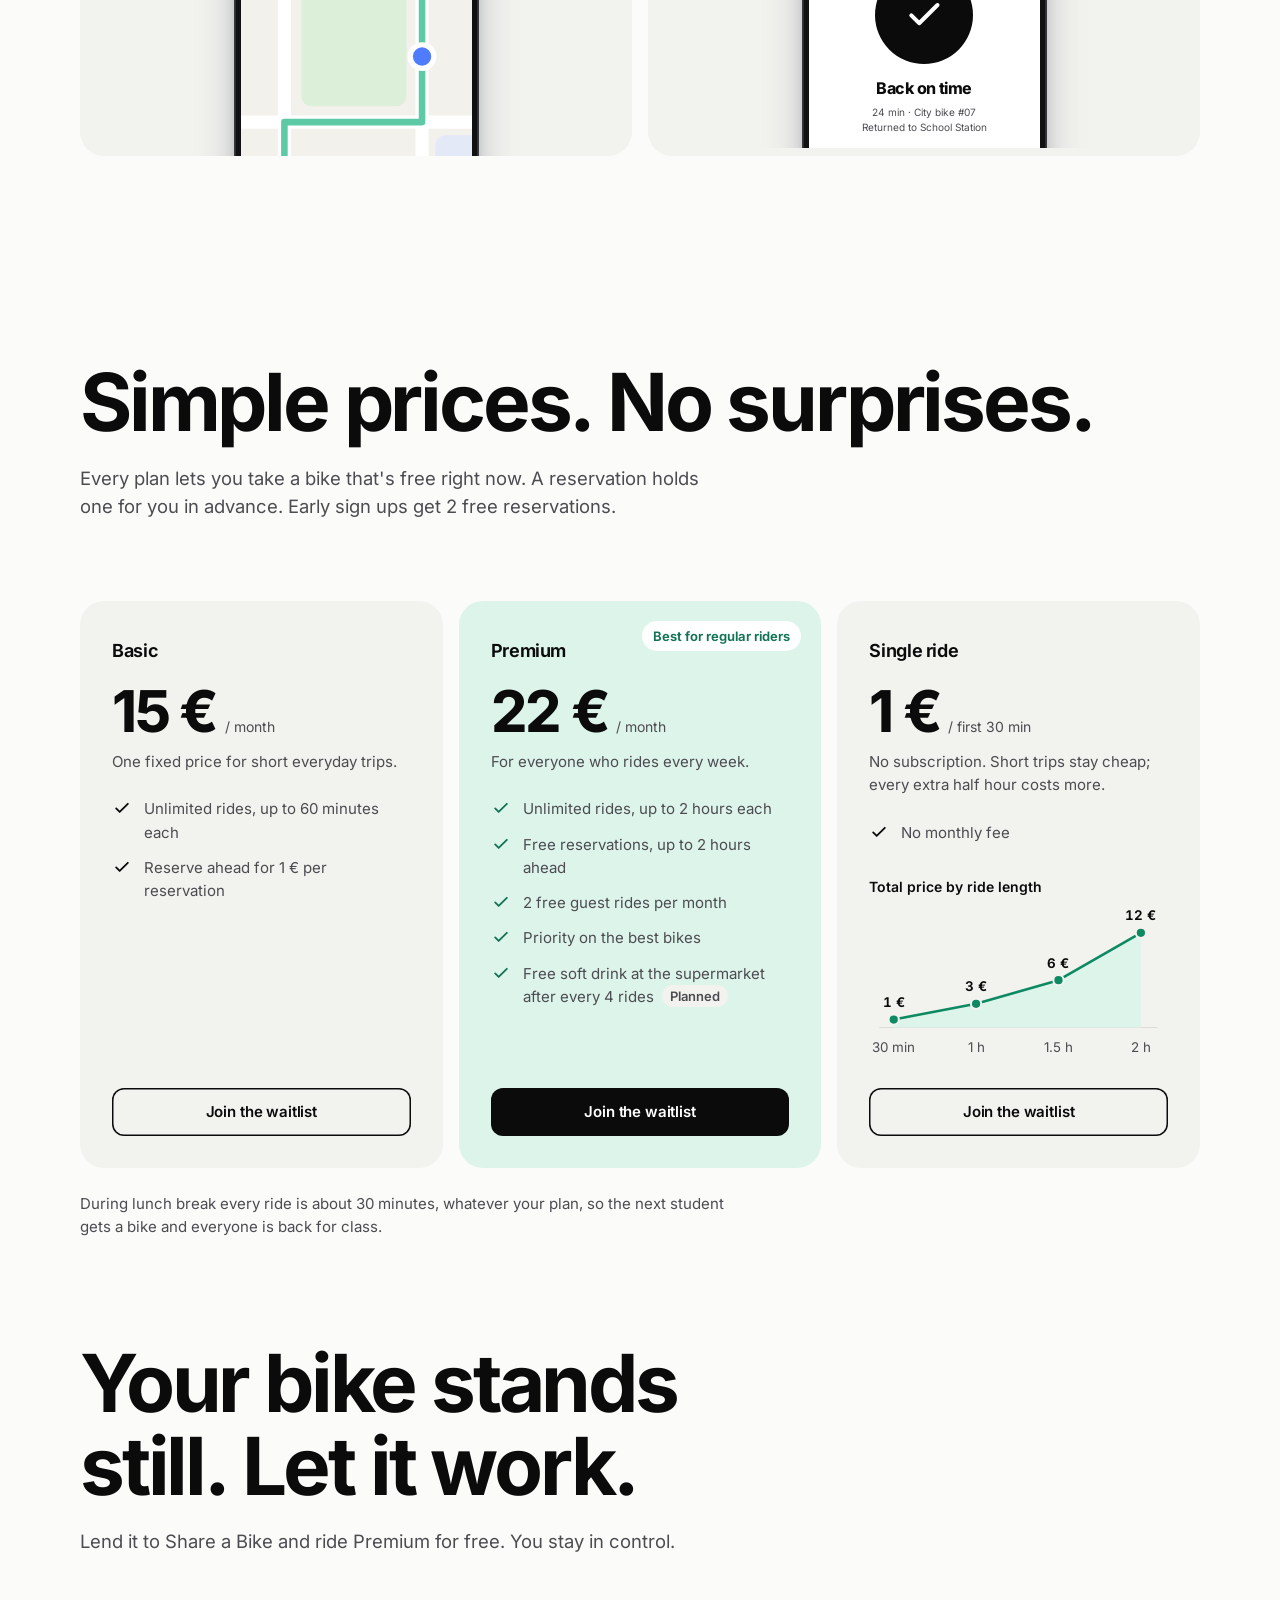
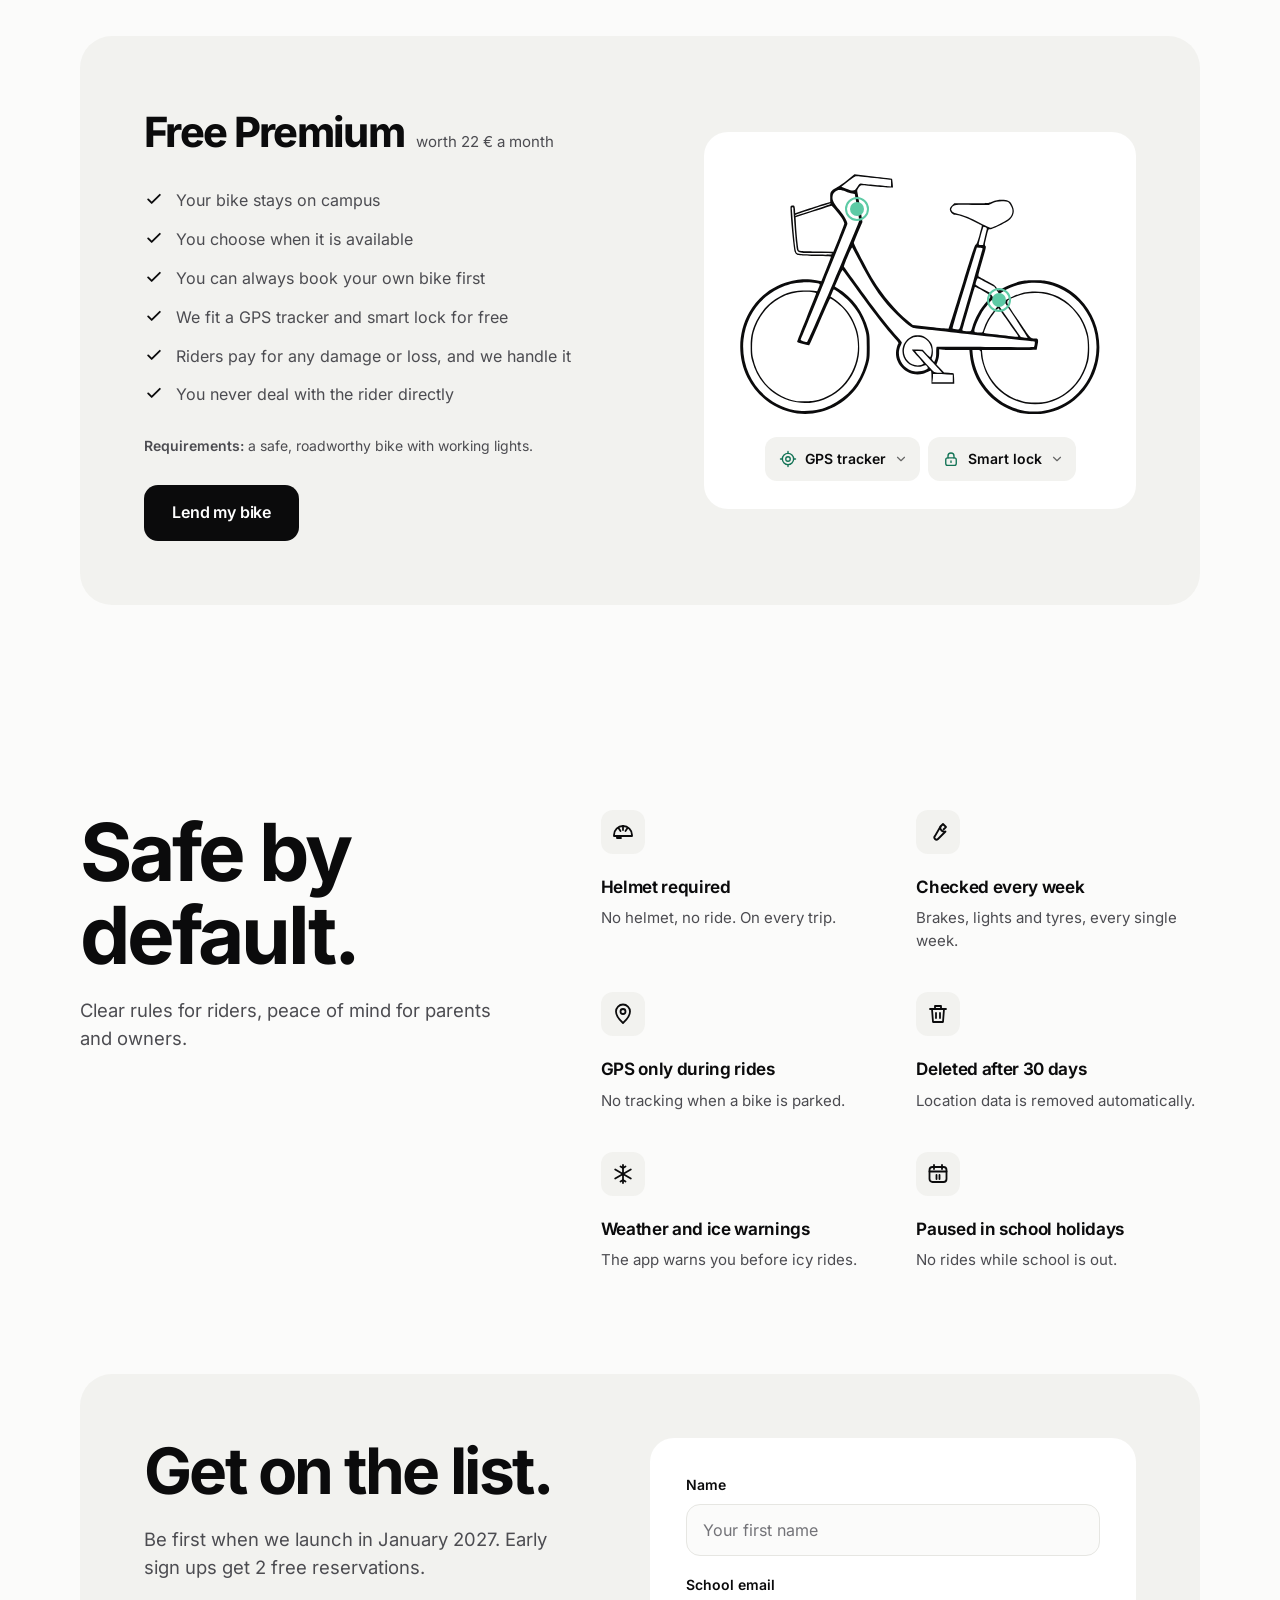
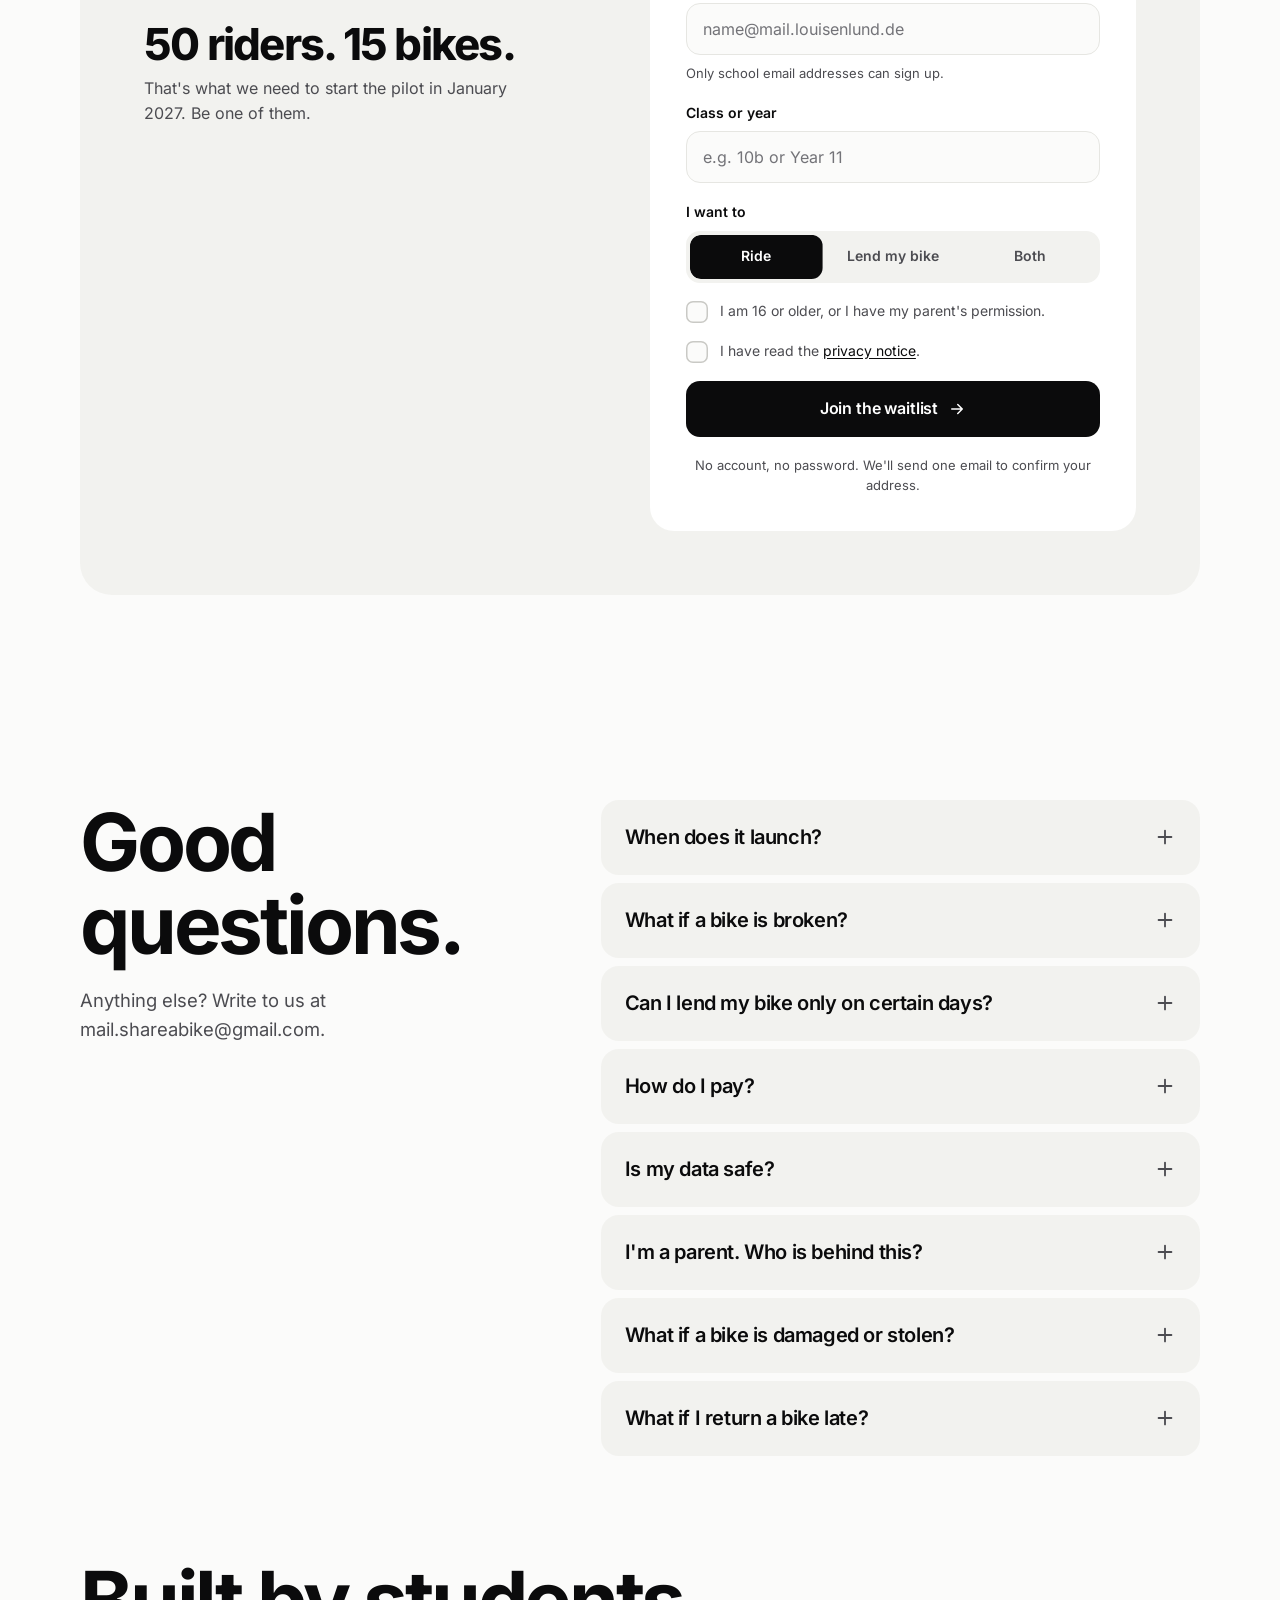
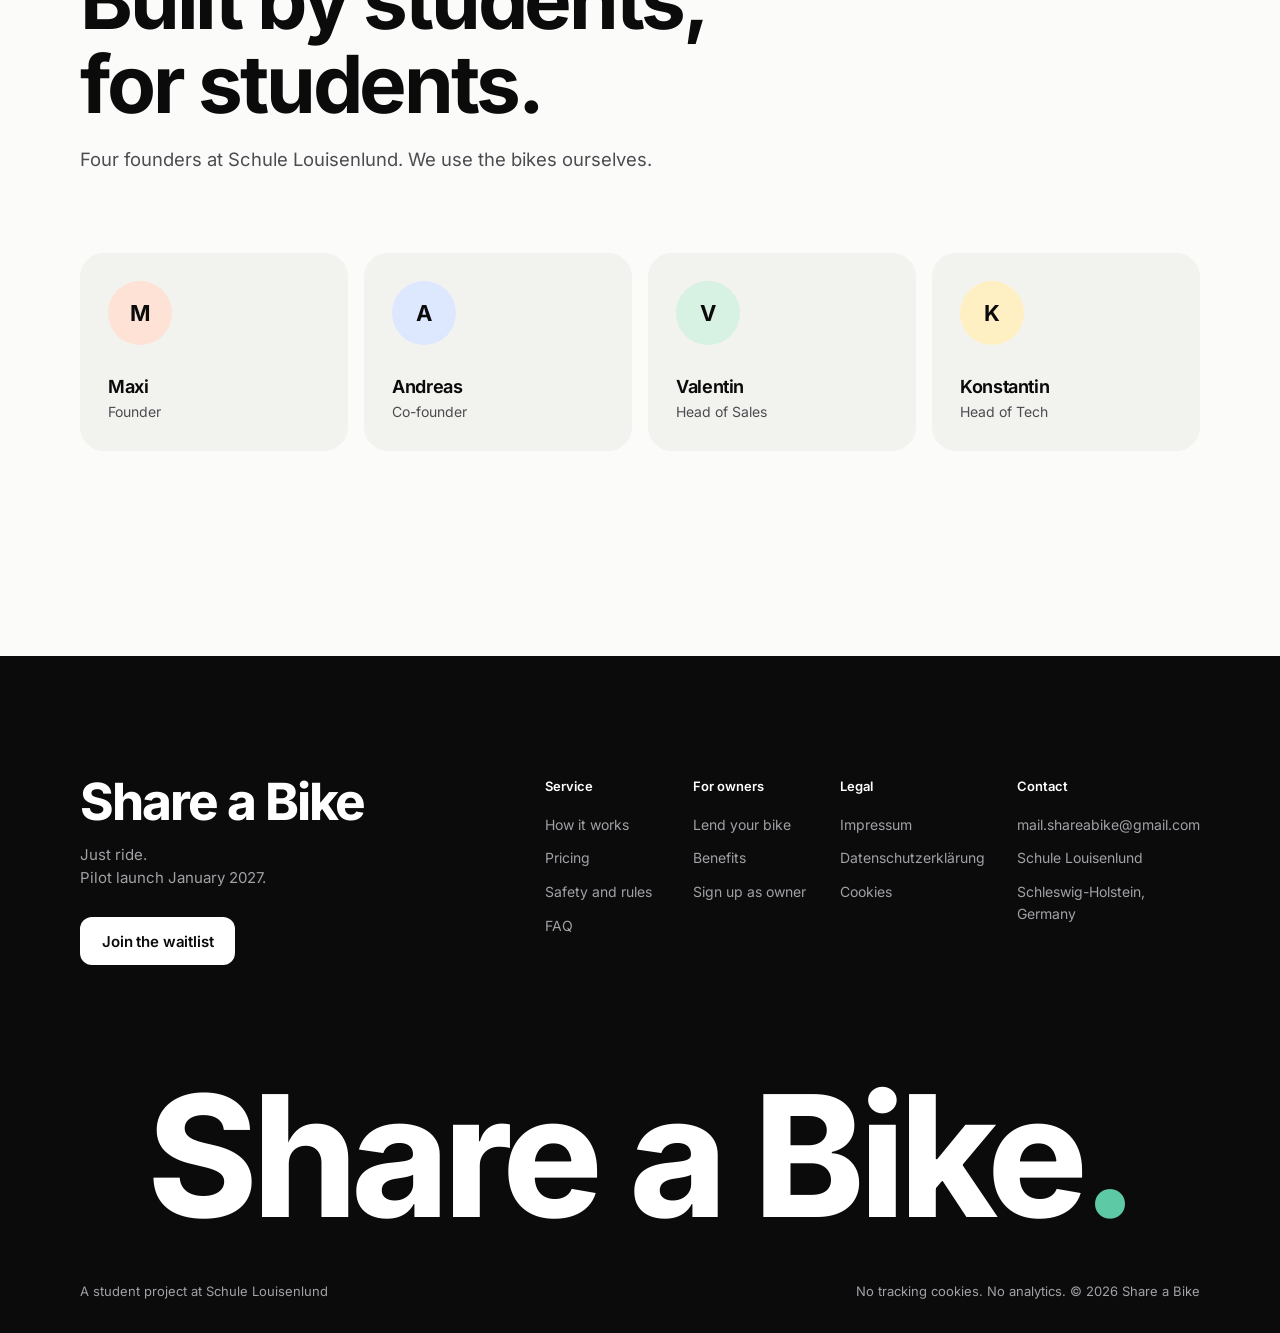
==== commit 30ff634a: "Legal and trust: real contact email, parent Impressum, parents' FAQ - Contact address mail.shareabik" ====
--- a/site/index.html
+++ b/site/index.html
@@ -841,7 +841,7 @@
       <div class="split">
         <div class="split__head">
           <h2 class="h2 reveal">Good questions.</h2>
-          <p class="lead reveal">Anything else? Write to us at hello@example.com.</p>
+          <p class="lead reveal">Anything else? Write to us at mail.shareabike@gmail.com.</p>
         </div>
       <div class="faq reveal">
         <details>
@@ -865,6 +865,14 @@
           <p>Location is only recorded during rides and deleted after 30 days. You only ever see your own data.</p>
         </details>
         <details>
+          <summary>I'm a parent. Who is behind this?<svg><use href="#i-plus"/></svg></summary>
+          <p>Share a Bike is a project by four students at Schule Louisenlund. A parent of one of the founders is legally responsible (see the <a href="impressum.html">Impressum</a>). Questions are welcome at mail.shareabike@gmail.com.</p>
+        </details>
+        <details>
+          <summary>What if a bike is damaged or stolen?<svg><use href="#i-plus"/></svg></summary>
+          <p>The rider who had the bike pays for any damage or loss, and we handle it with them, so the owner never has to. Every ride is GPS tracked, so we always know who had a bike and where.</p>
+        </details>
+        <details>
           <summary>What if I return a bike late?<svg><use href="#i-plus"/></svg></summary>
           <p>You get a short block from the service, so the next rider is not left waiting.</p>
         </details>
@@ -926,7 +934,7 @@
         <div>
           <h4>Contact</h4>
           <!-- Replace with your real contact address -->
-          <a href="mailto:hello@example.com">hello@example.com</a>
+          <a href="mailto:mail.shareabike@gmail.com">mail.shareabike@gmail.com</a>
           <span>Schule Louisenlund</span>
           <span>Schleswig-Holstein, Germany</span>
         </div>
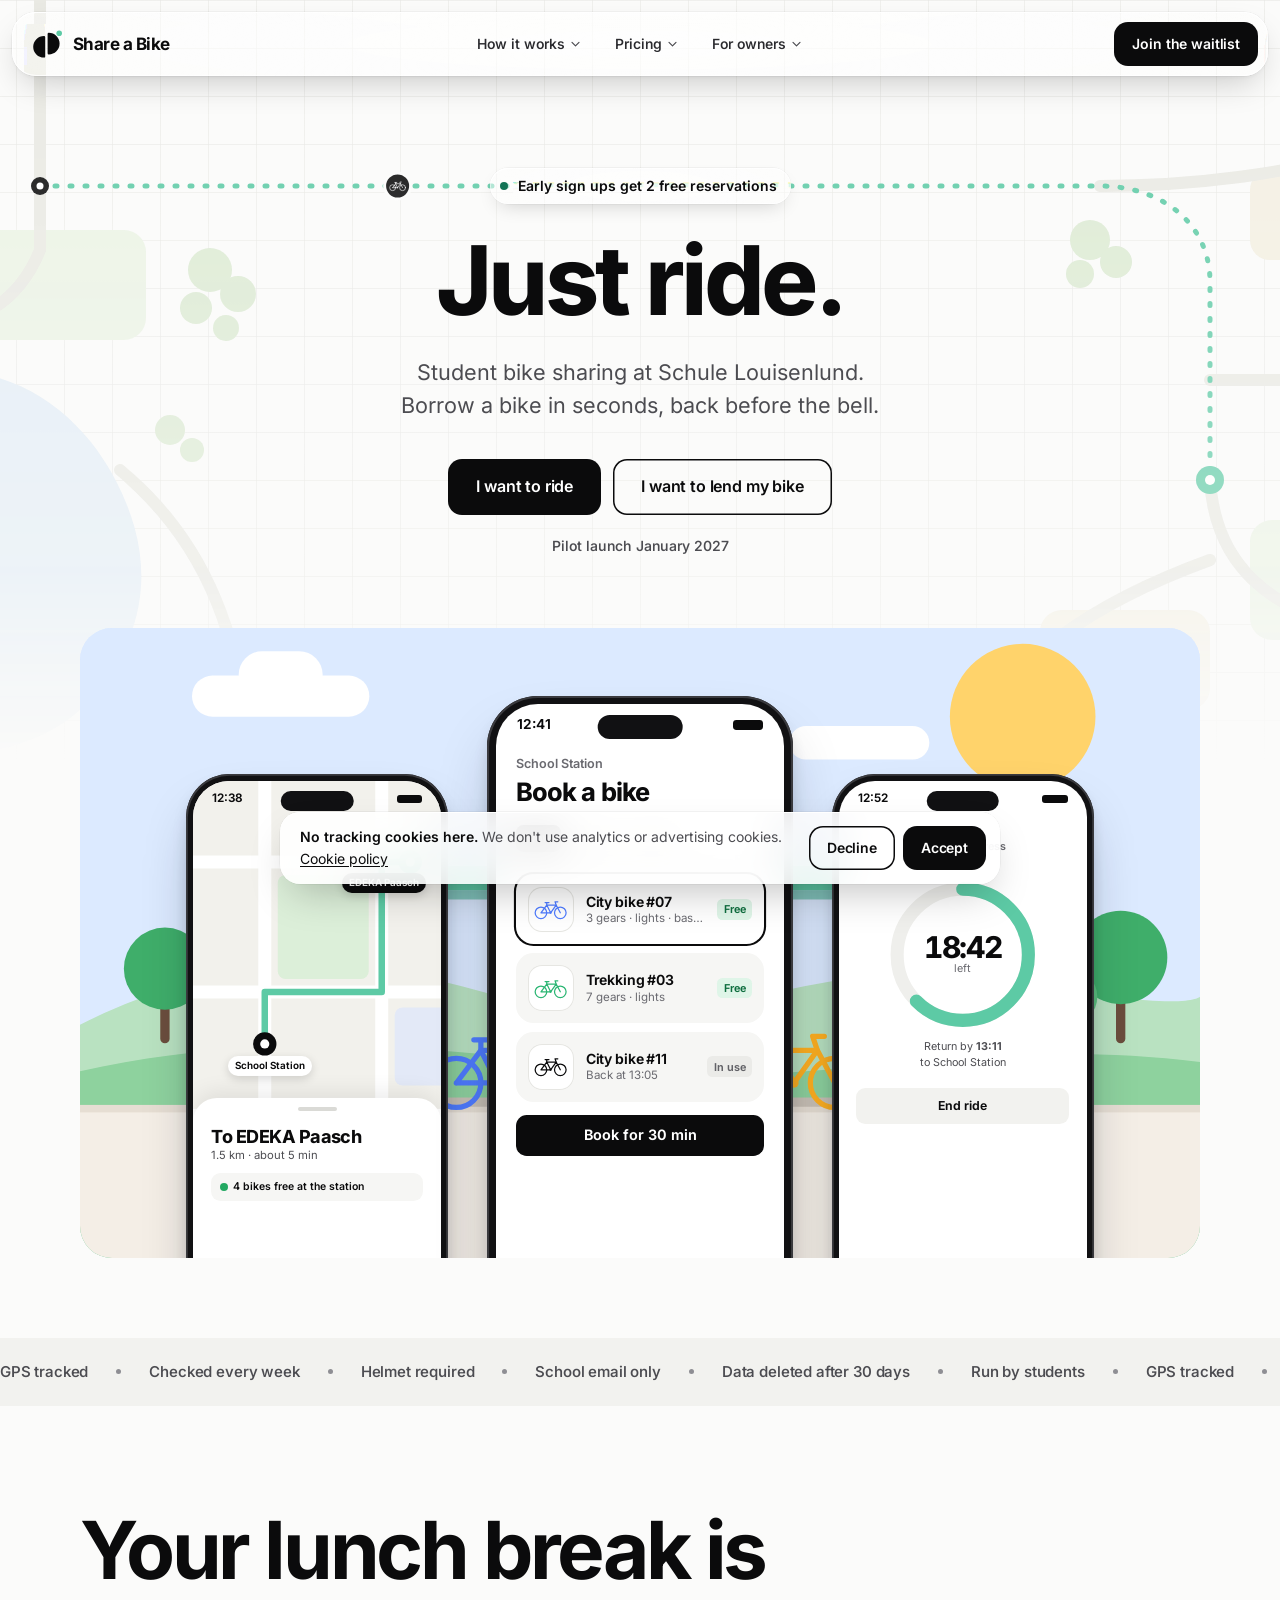
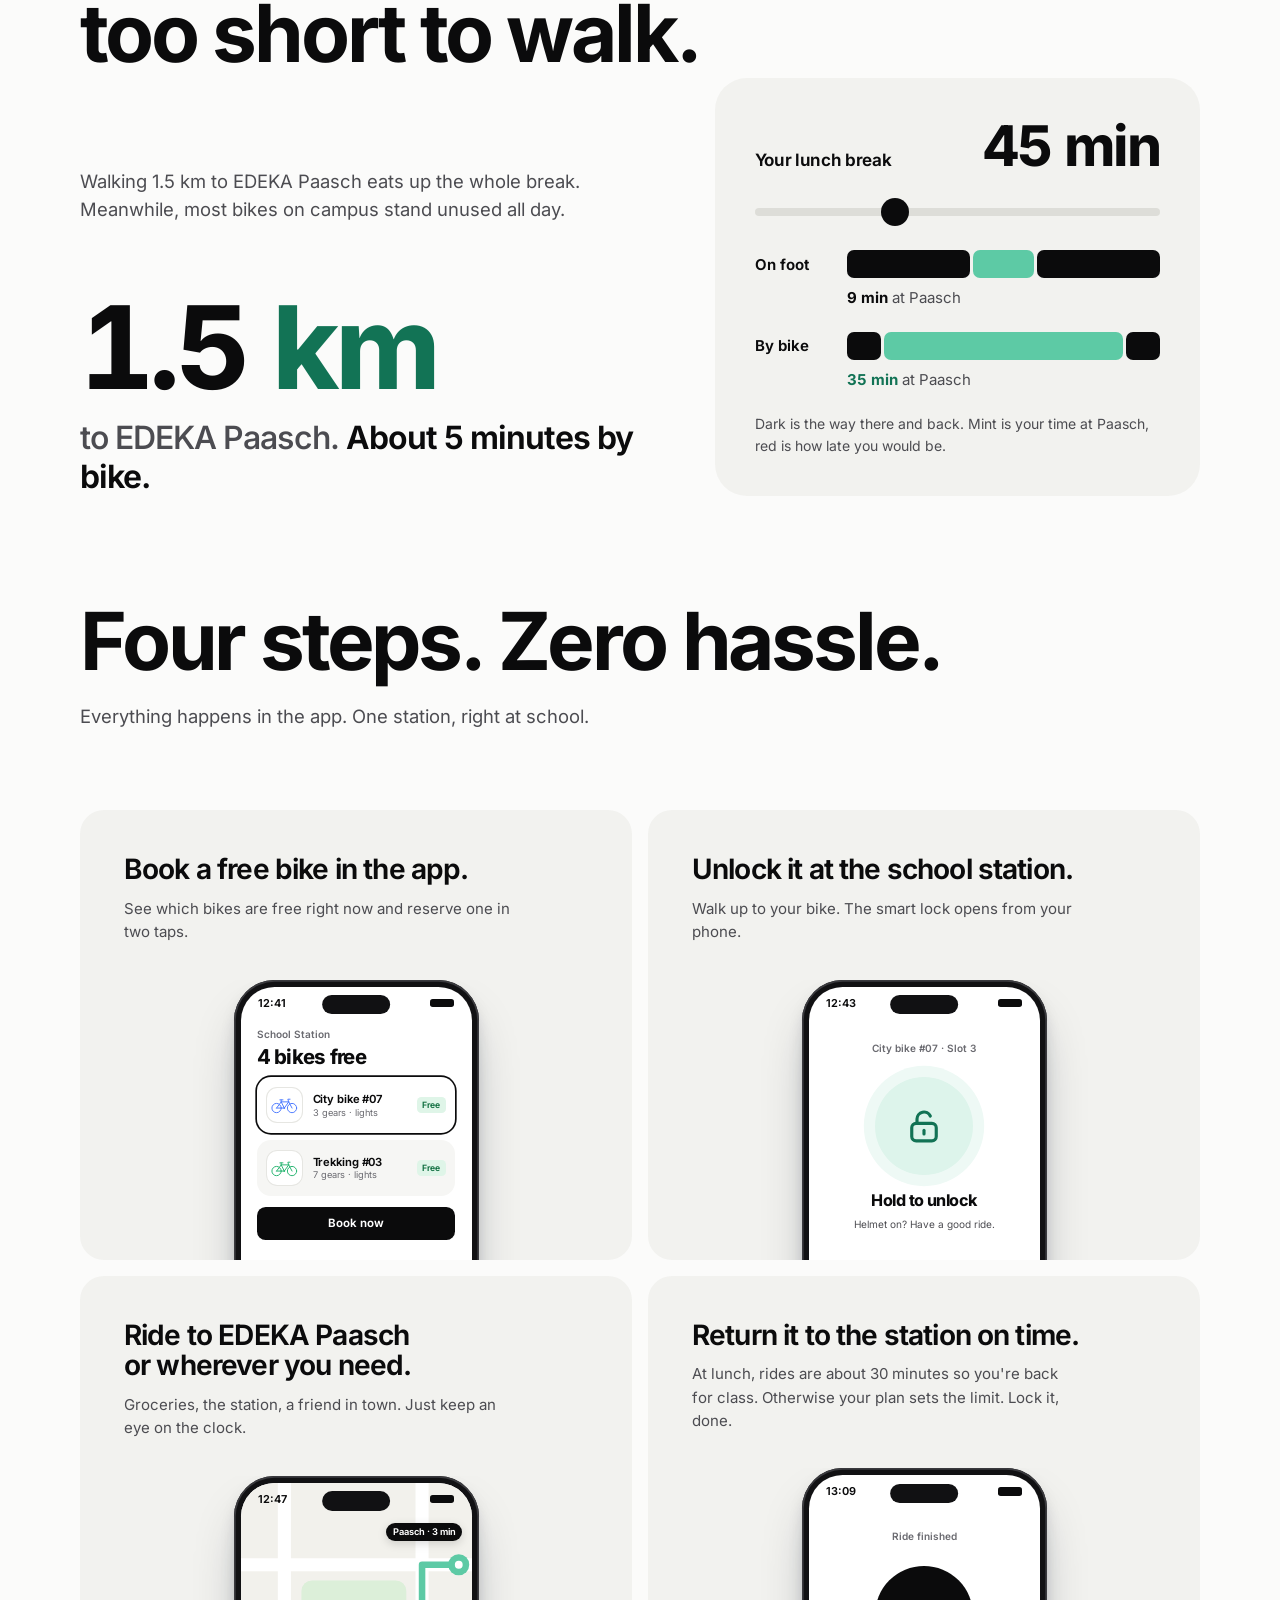
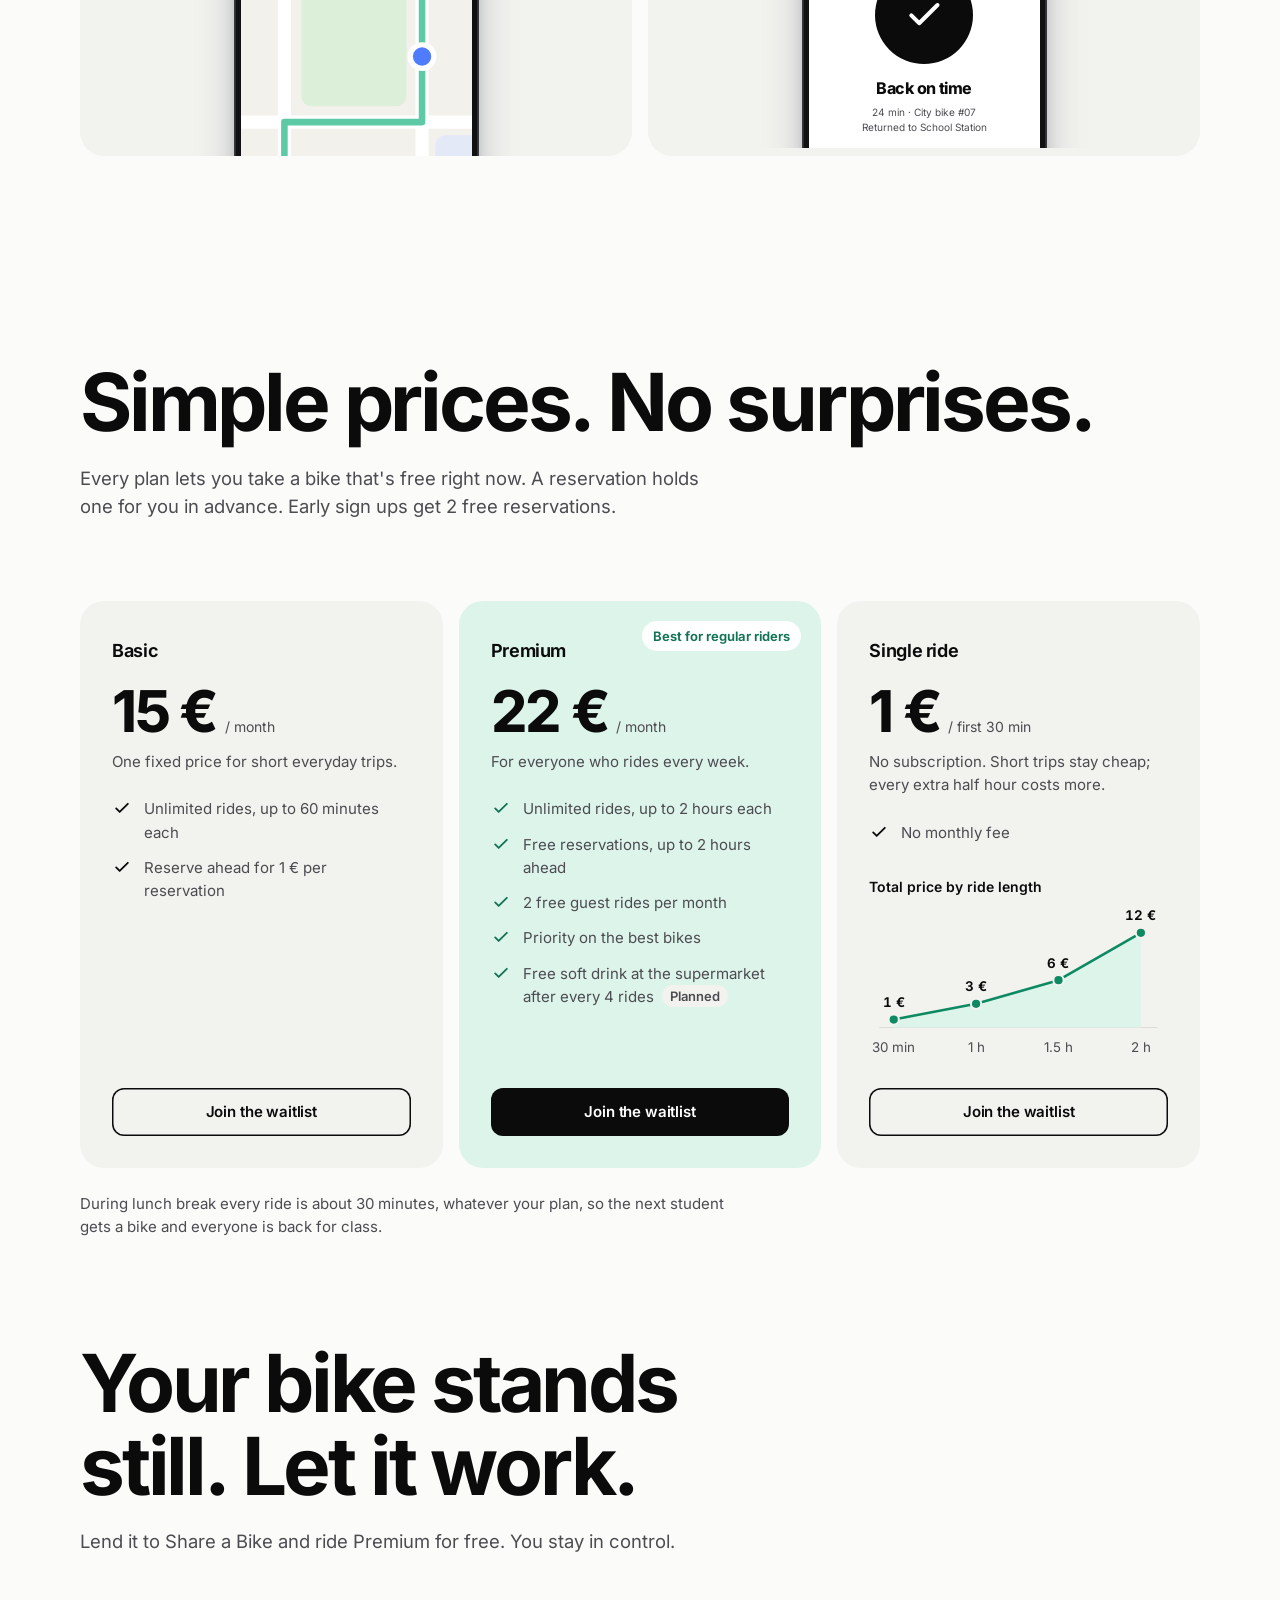
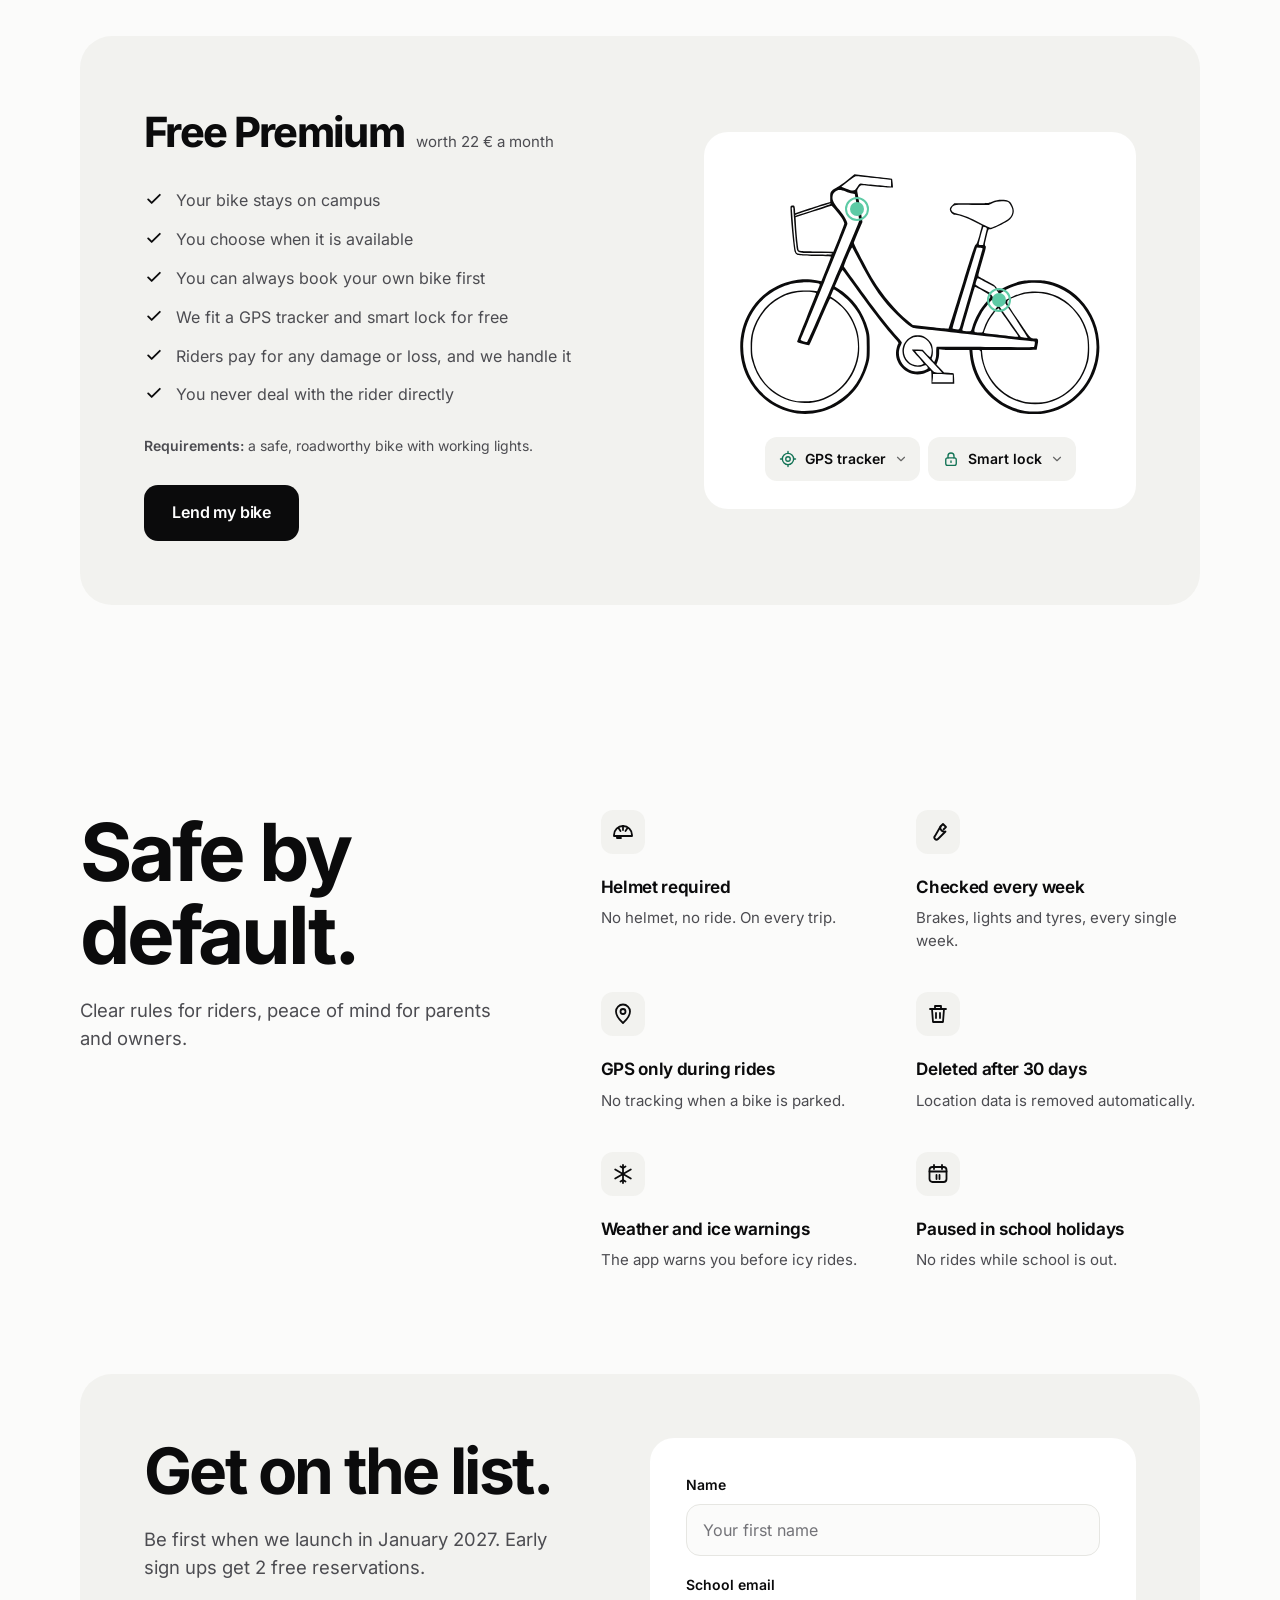
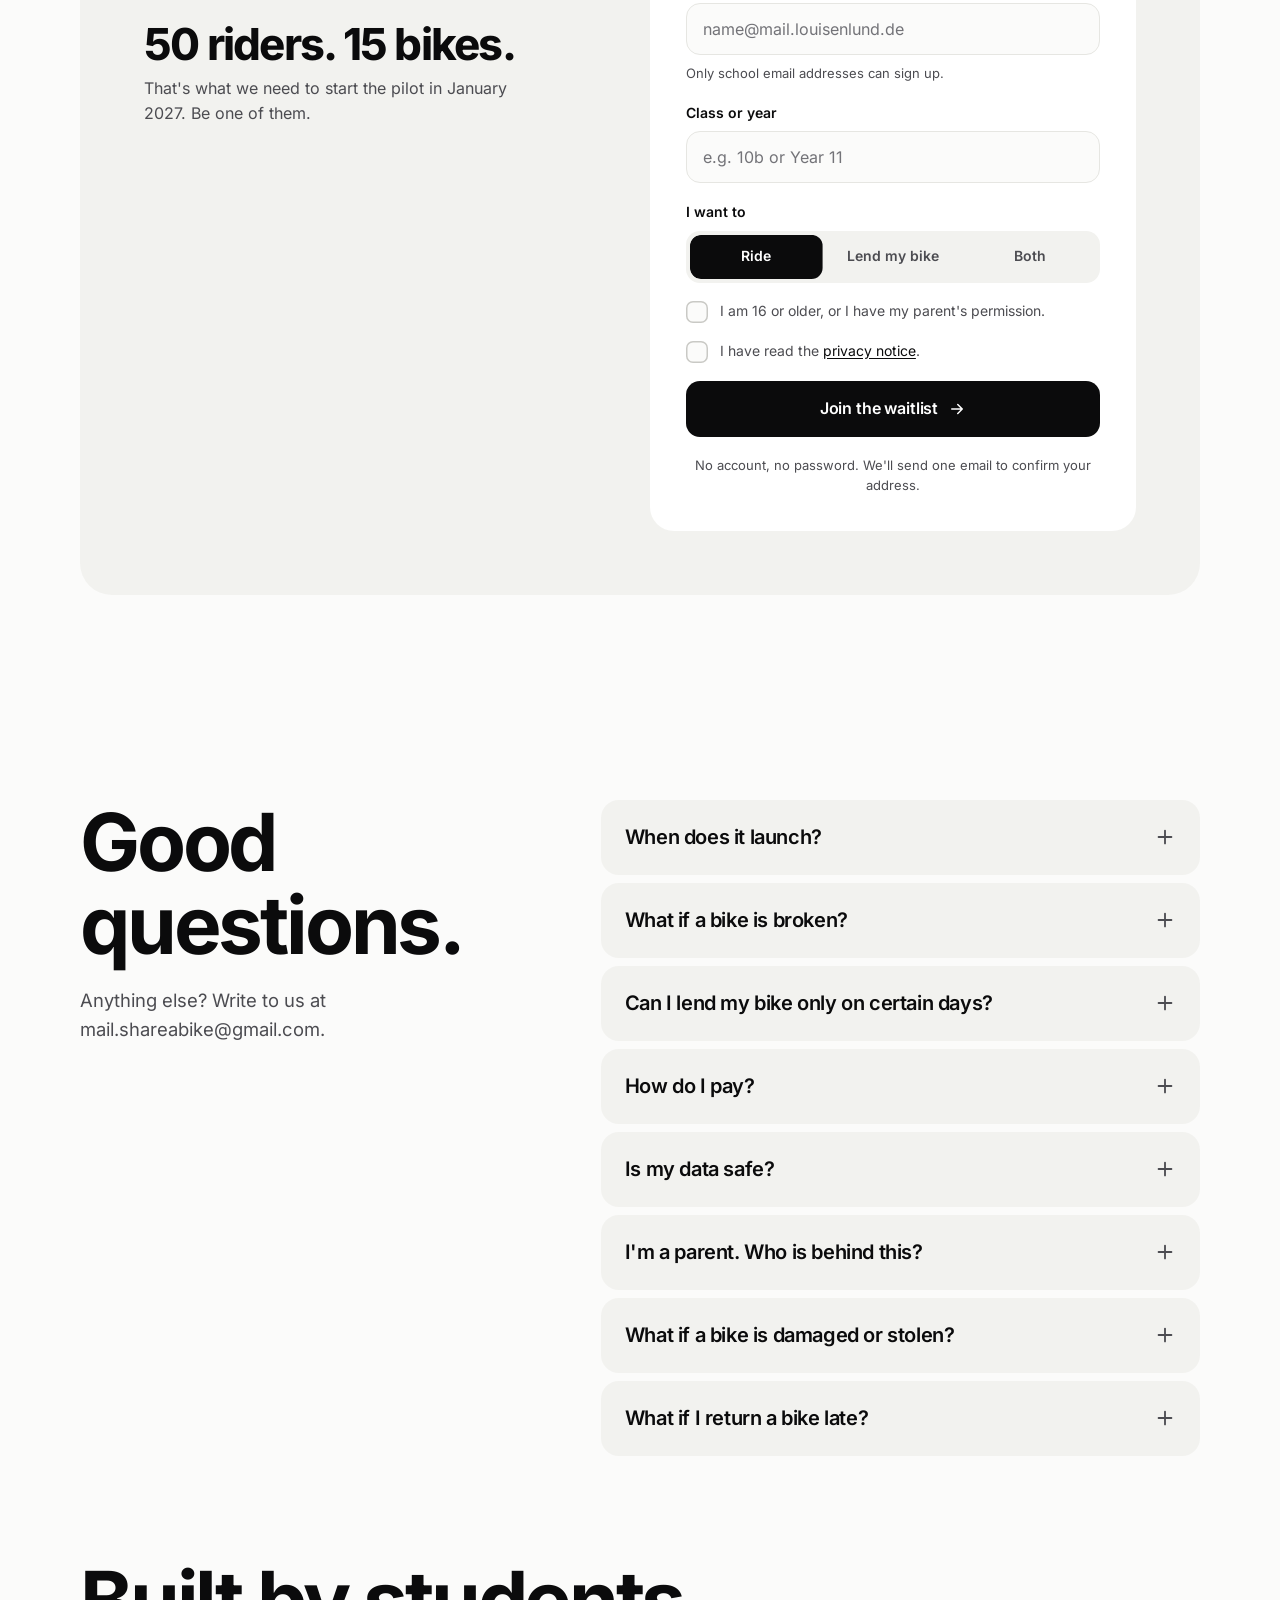
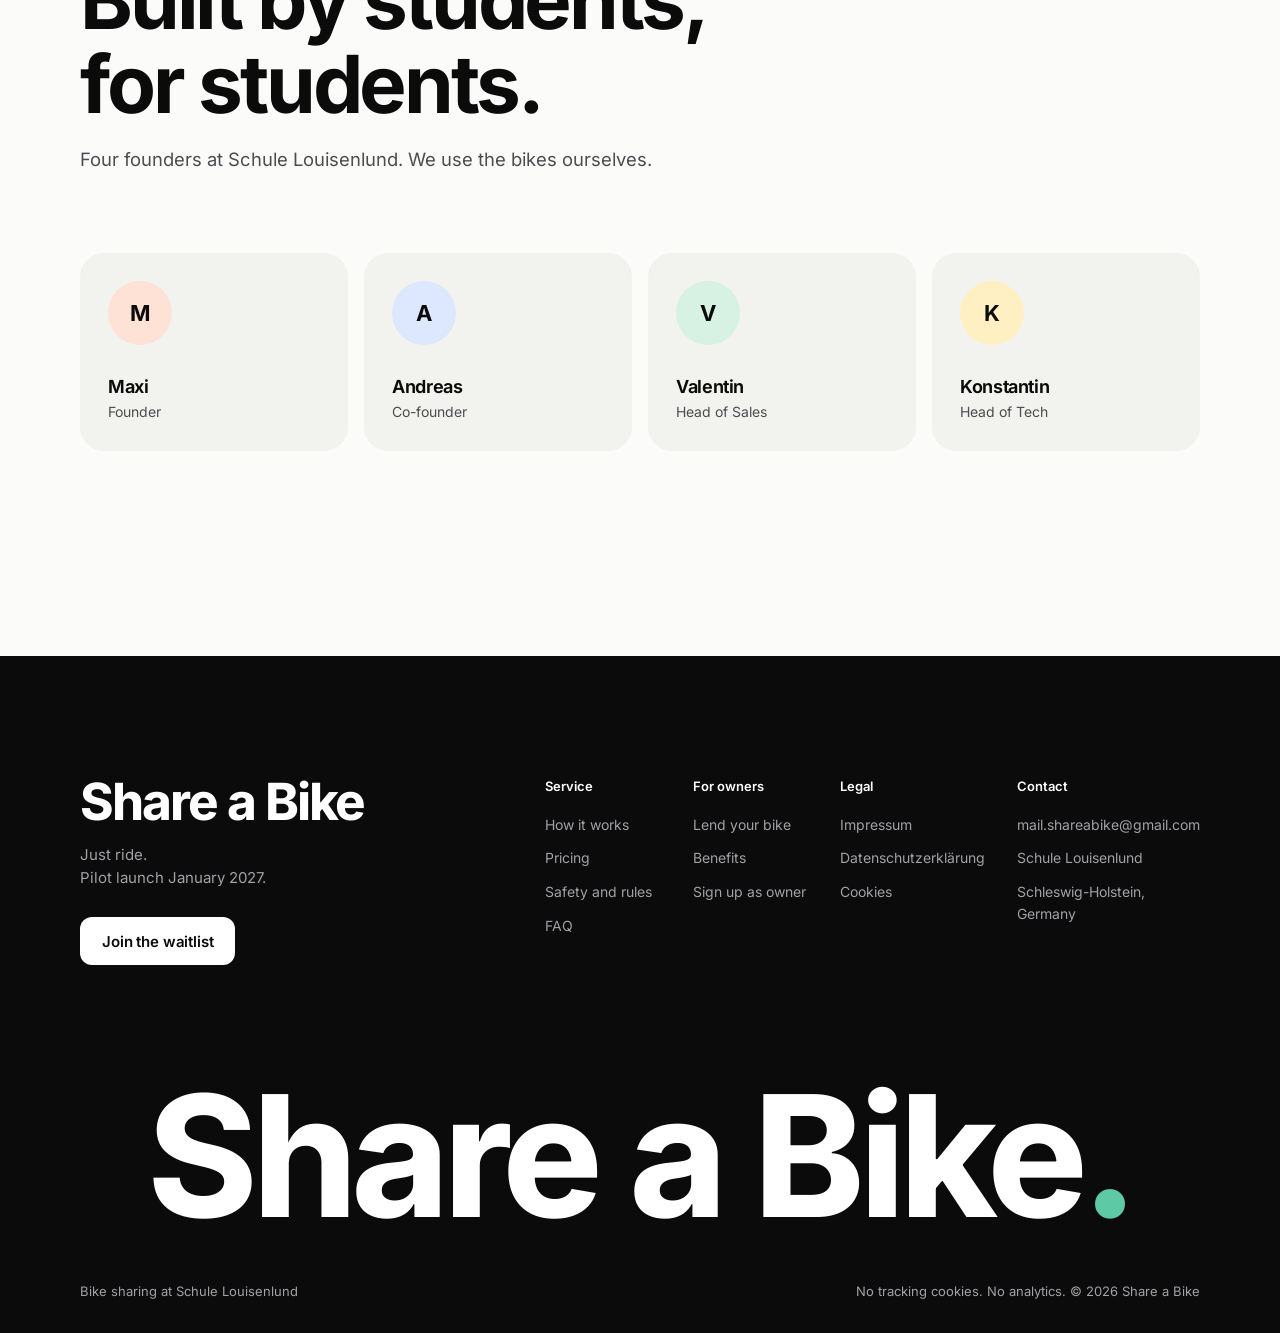
==== commit ffbf559f: "Drop "Schülerprojekt" / "student project" wording Impressum: "Share a Bike – Bike-Sharing an der Sch" ====
--- a/site/index.html
+++ b/site/index.html
@@ -2,7 +2,7 @@
 <!--
   ============================================================================
   Share a Bike · pre-launch waitlist site
-  A student project at Schule Louisenlund.
+  Bike sharing at Schule Louisenlund.
 
   HOW TO EDIT
   - All texts and prices live directly in this file. Each section is marked
@@ -866,7 +866,7 @@
         </details>
         <details>
           <summary>I'm a parent. Who is behind this?<svg><use href="#i-plus"/></svg></summary>
-          <p>Share a Bike is a project by four students at Schule Louisenlund. A parent of one of the founders is legally responsible (see the <a href="impressum.html">Impressum</a>). Questions are welcome at mail.shareabike@gmail.com.</p>
+          <p>Share a Bike was founded by four students at Schule Louisenlund. A parent of one of the founders is legally responsible (see the <a href="impressum.html">Impressum</a>). Questions are welcome at mail.shareabike@gmail.com.</p>
         </details>
         <details>
           <summary>What if a bike is damaged or stolen?<svg><use href="#i-plus"/></svg></summary>
@@ -942,7 +942,7 @@
     </div>
     <p class="footer__giant" aria-hidden="true">Share a Bike<span>.</span></p>
     <div class="footer__bottom">
-      <p>A student project at Schule Louisenlund</p>
+      <p>Bike sharing at Schule Louisenlund</p>
       <p>No tracking cookies. No analytics. © <span data-year>2026</span> Share&nbsp;a&nbsp;Bike</p>
     </div>
   </div>
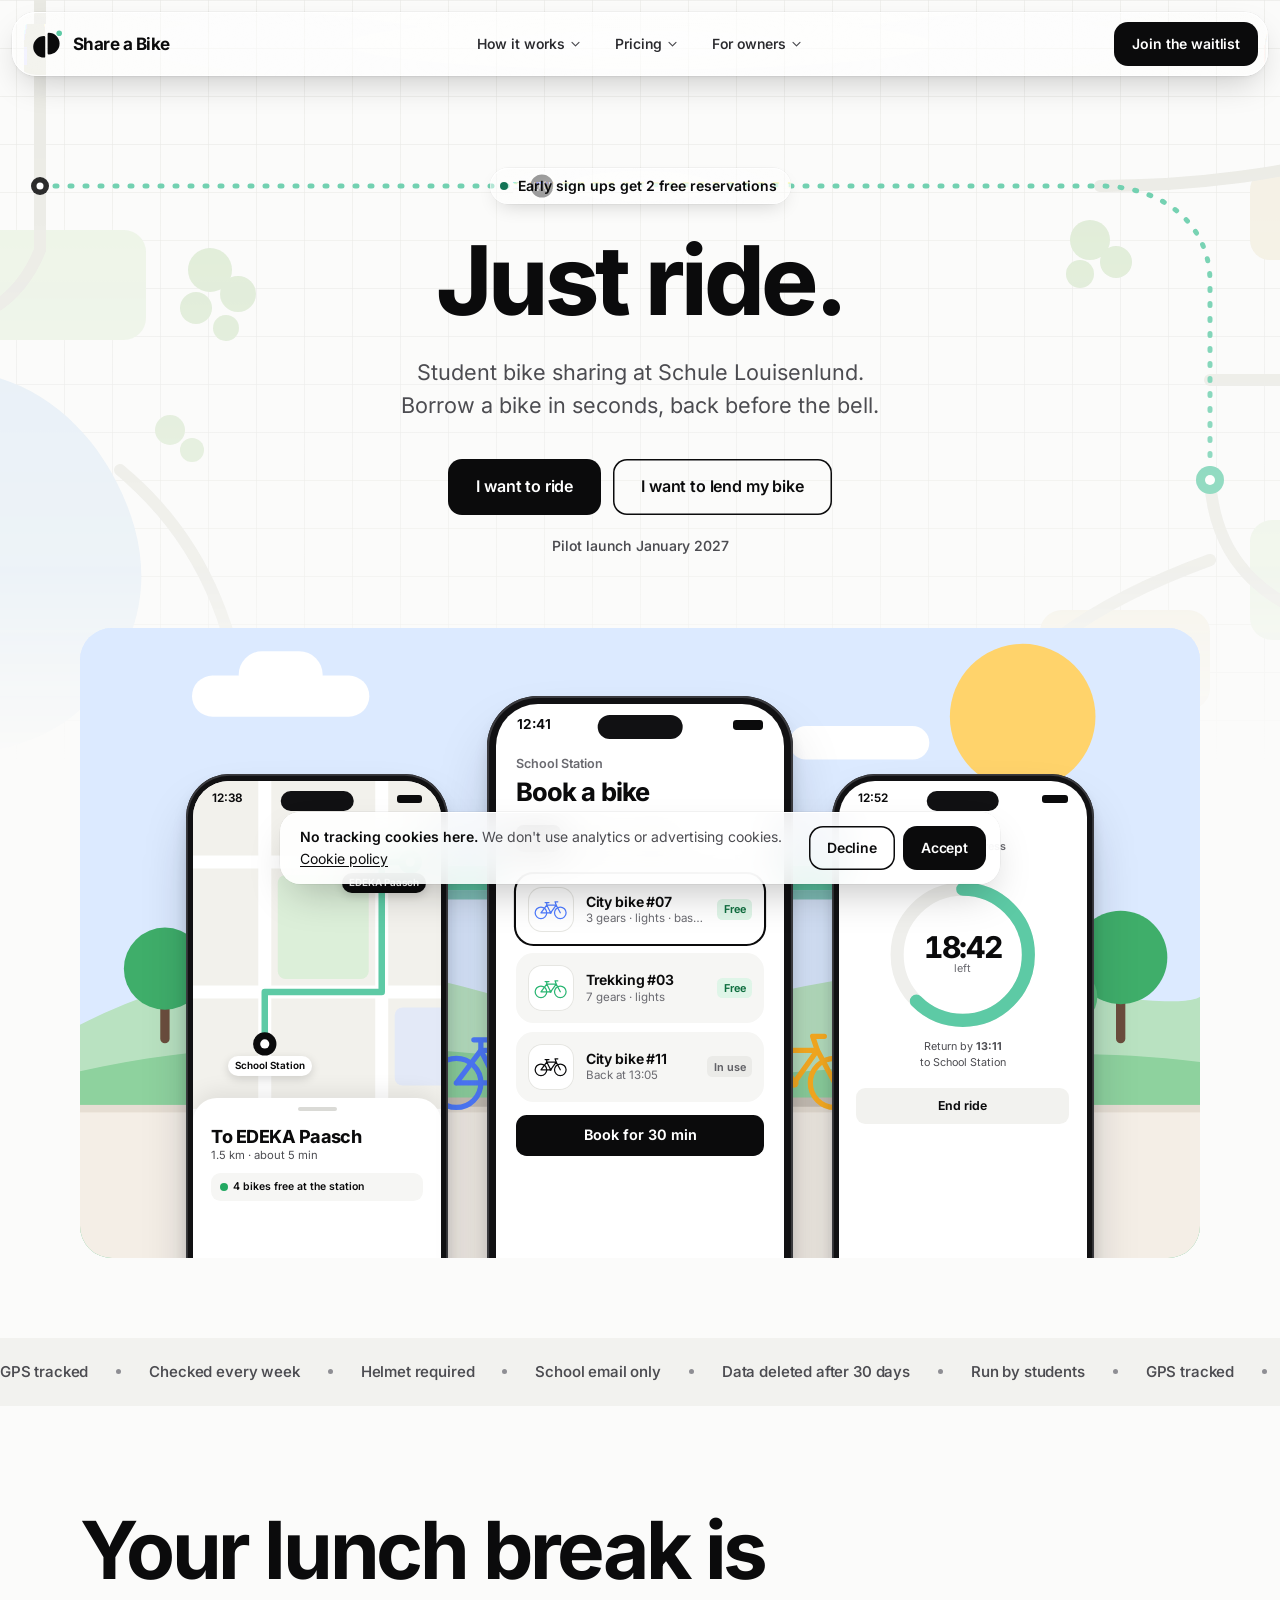
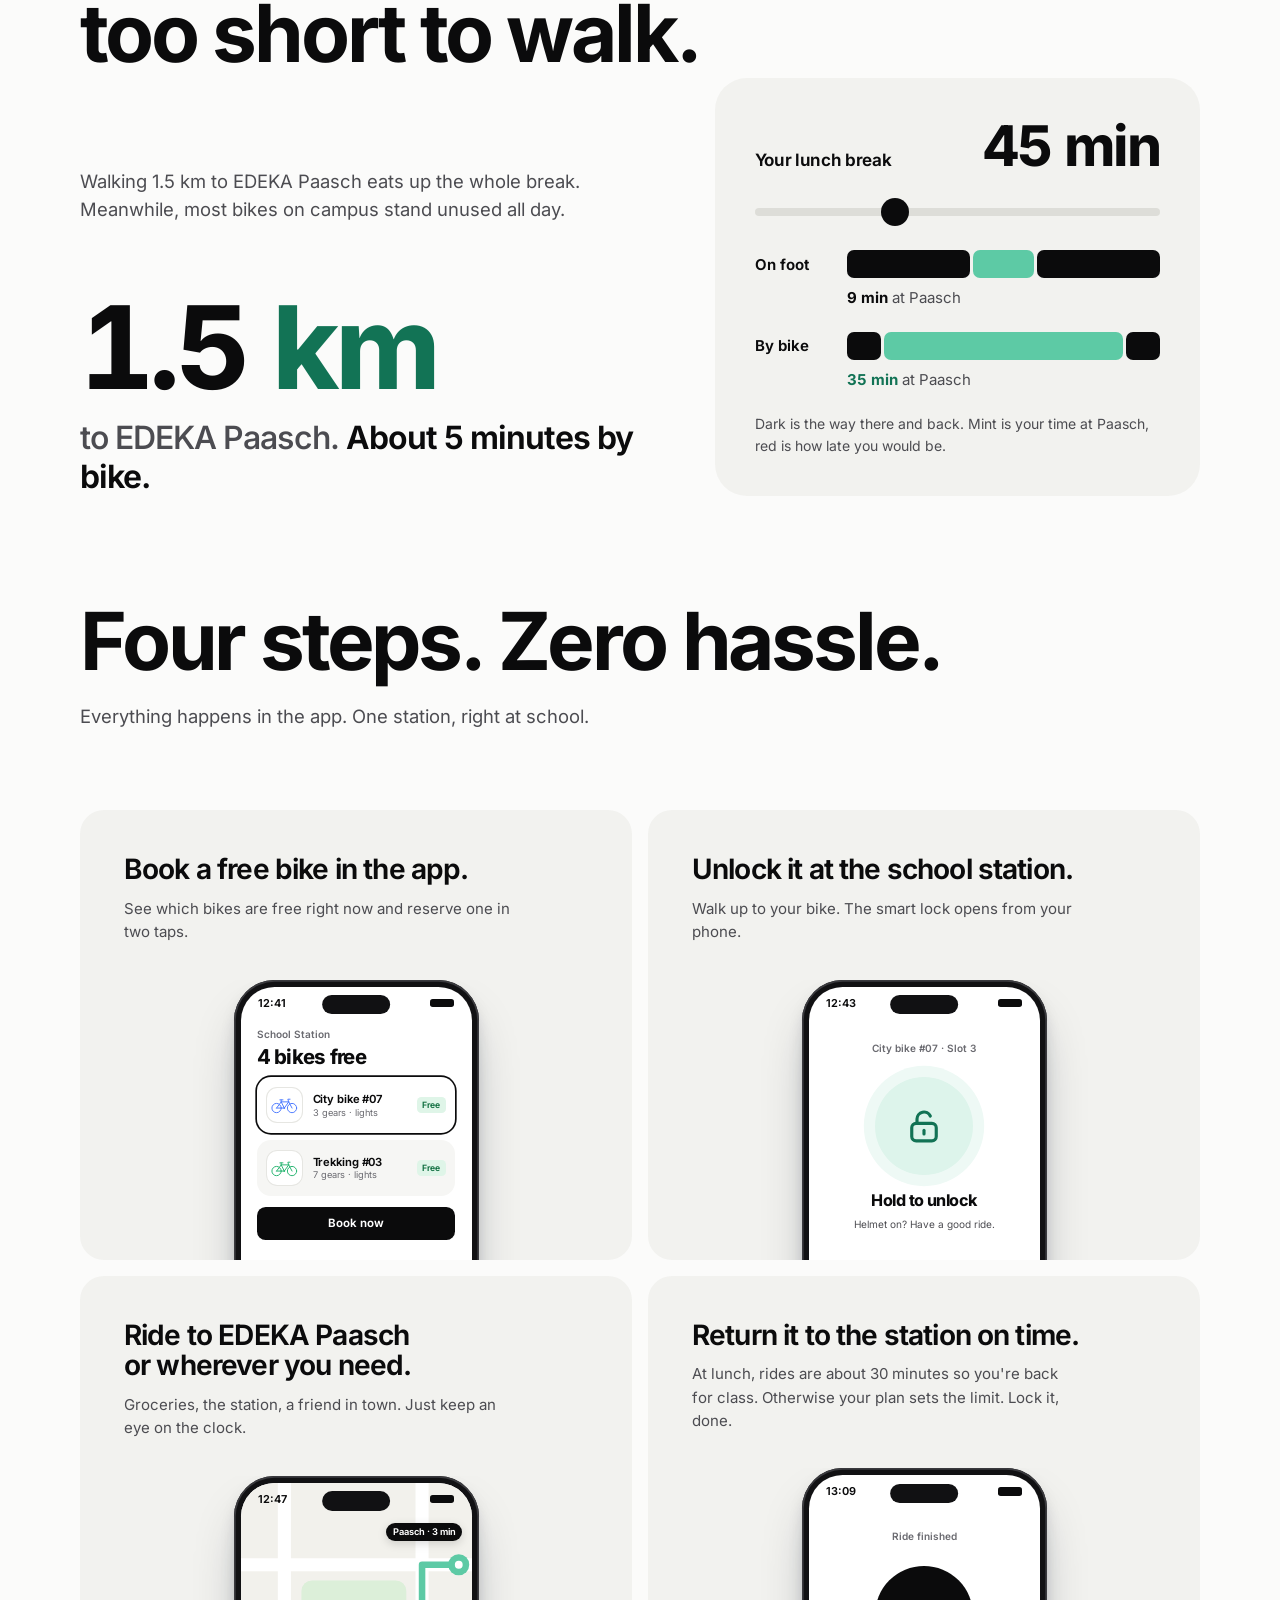
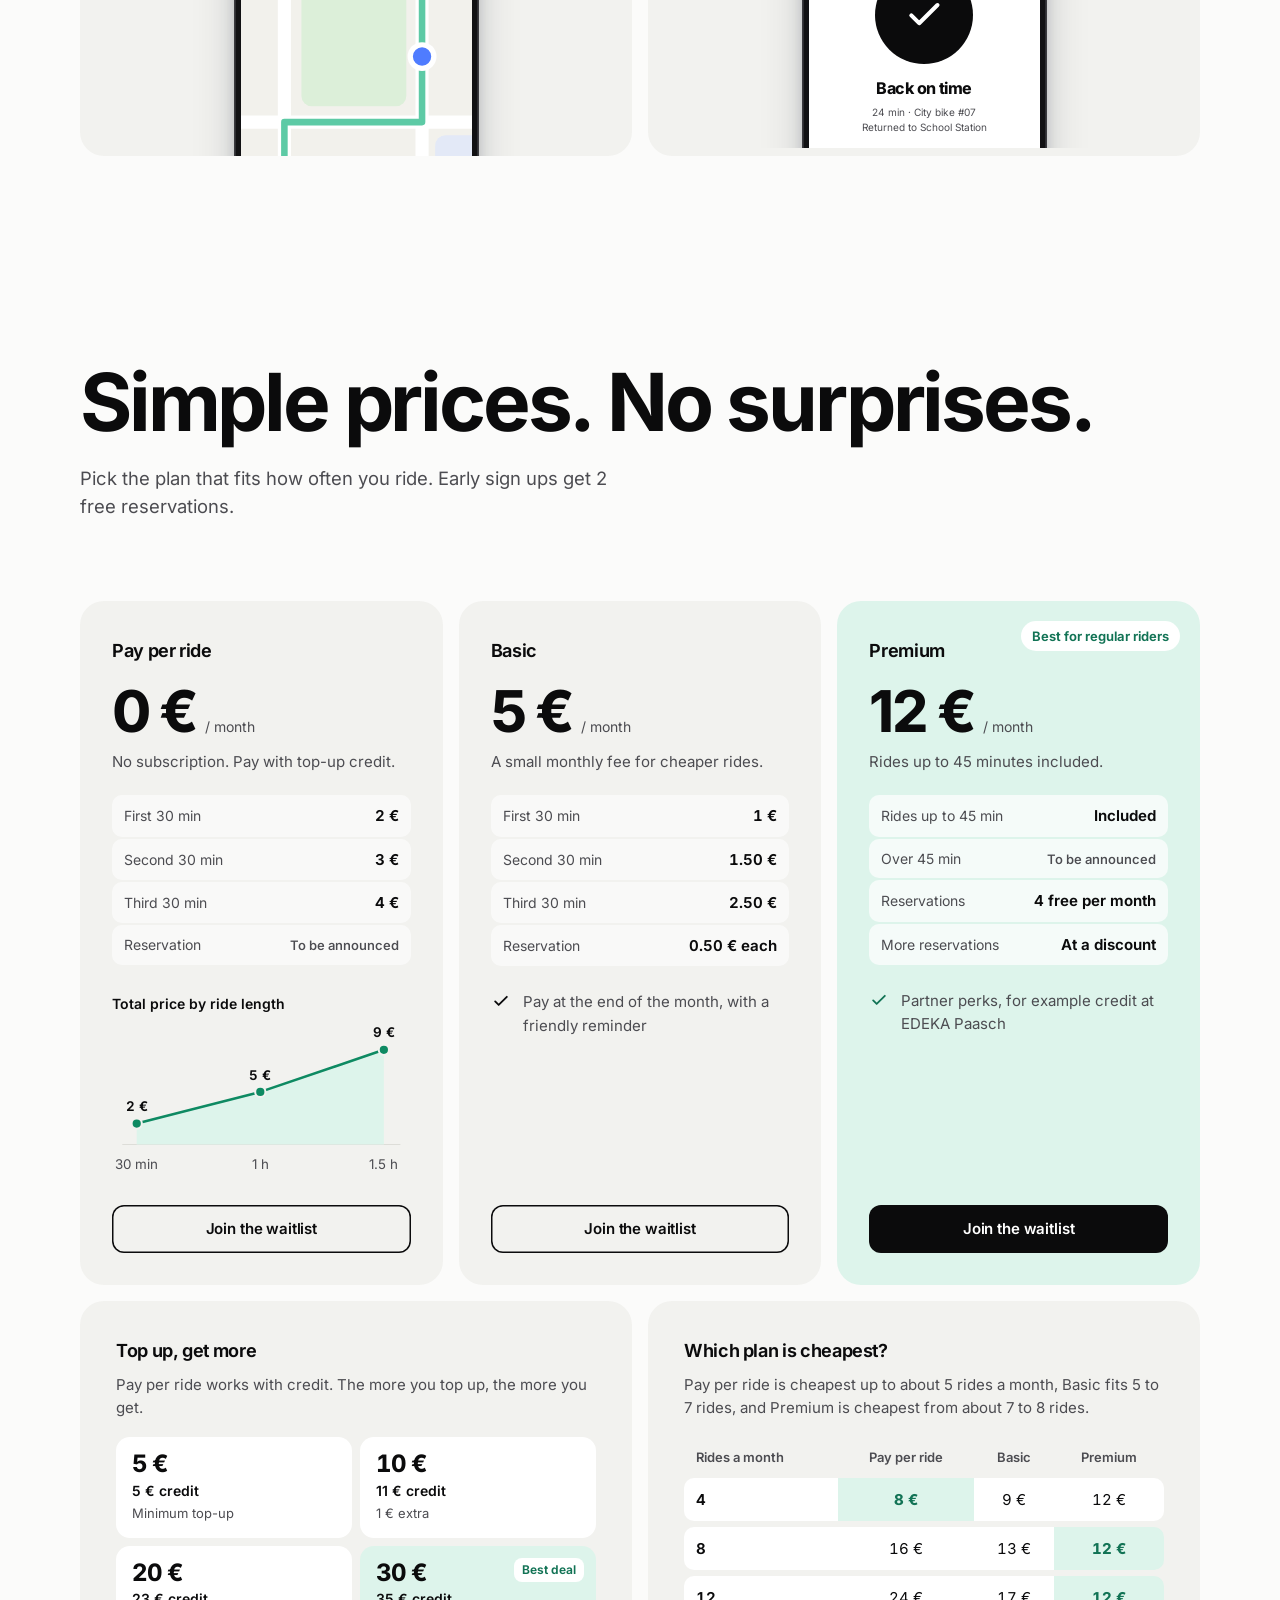
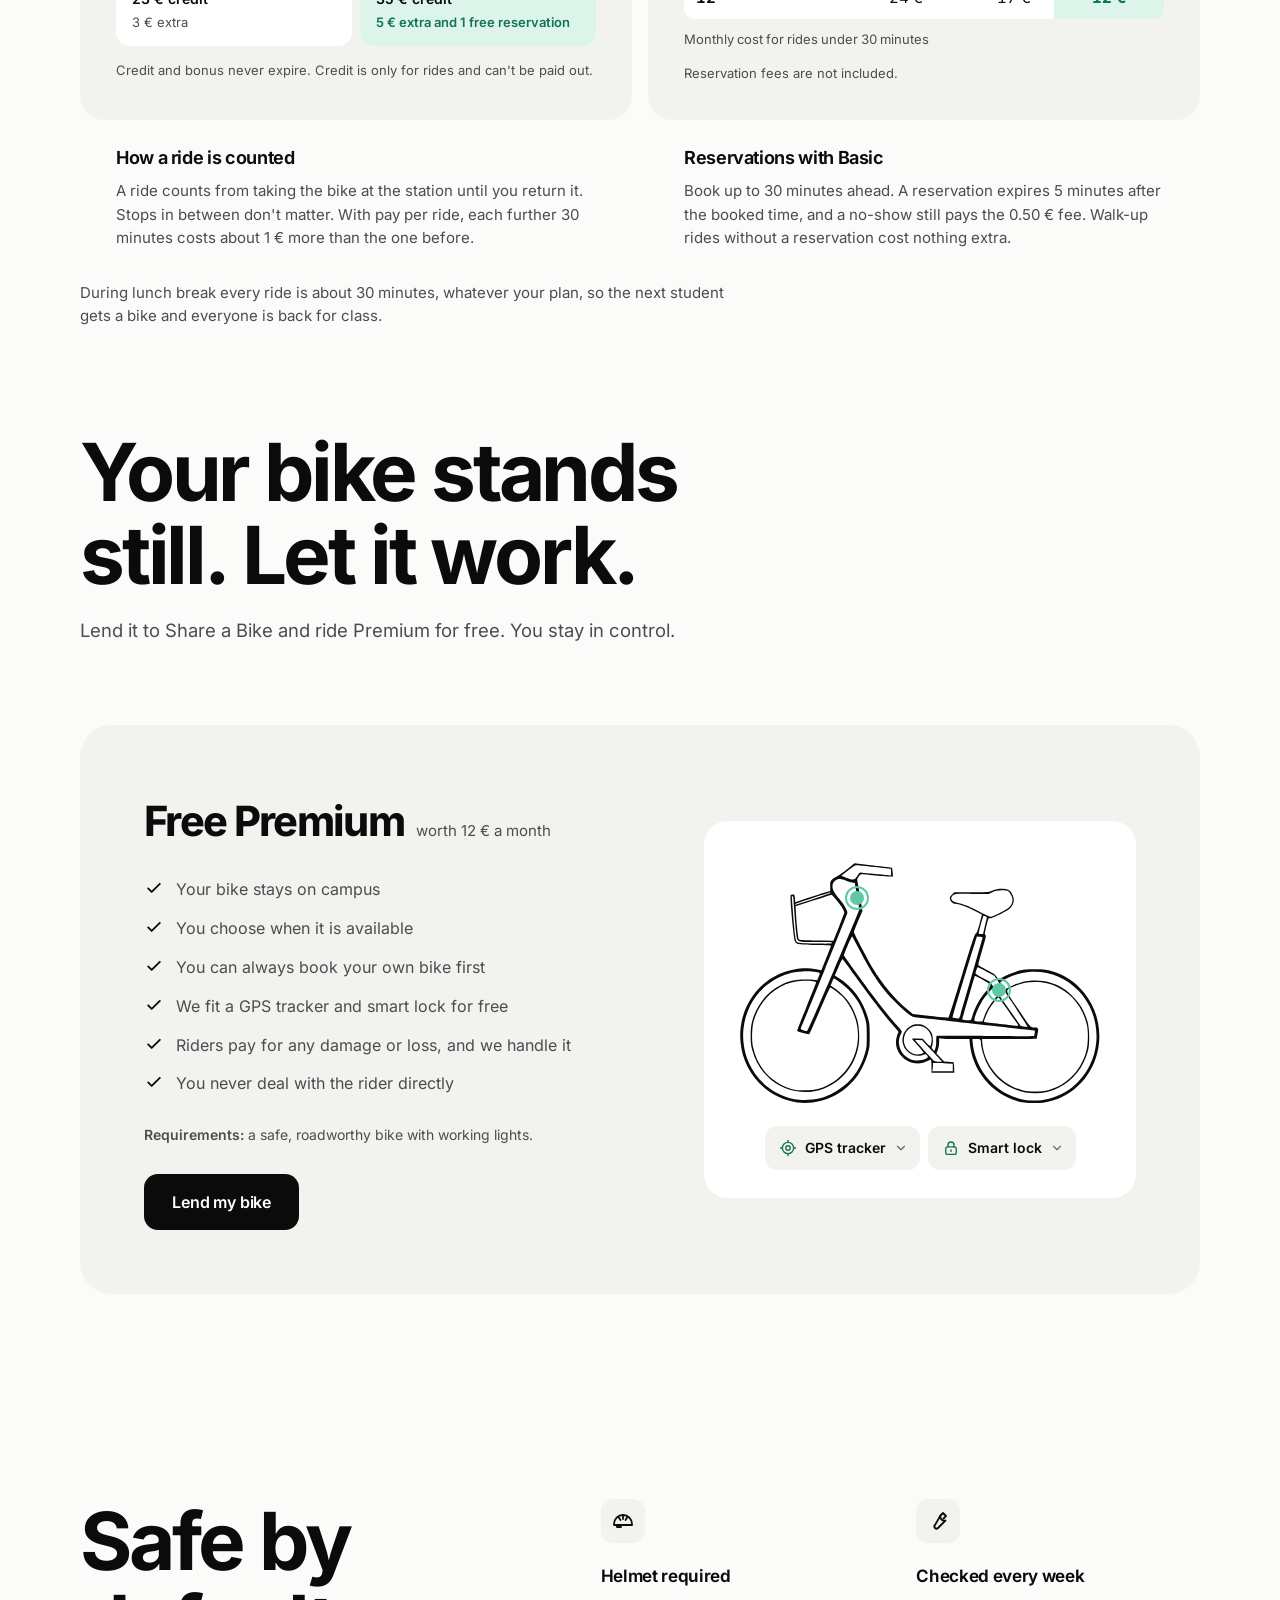
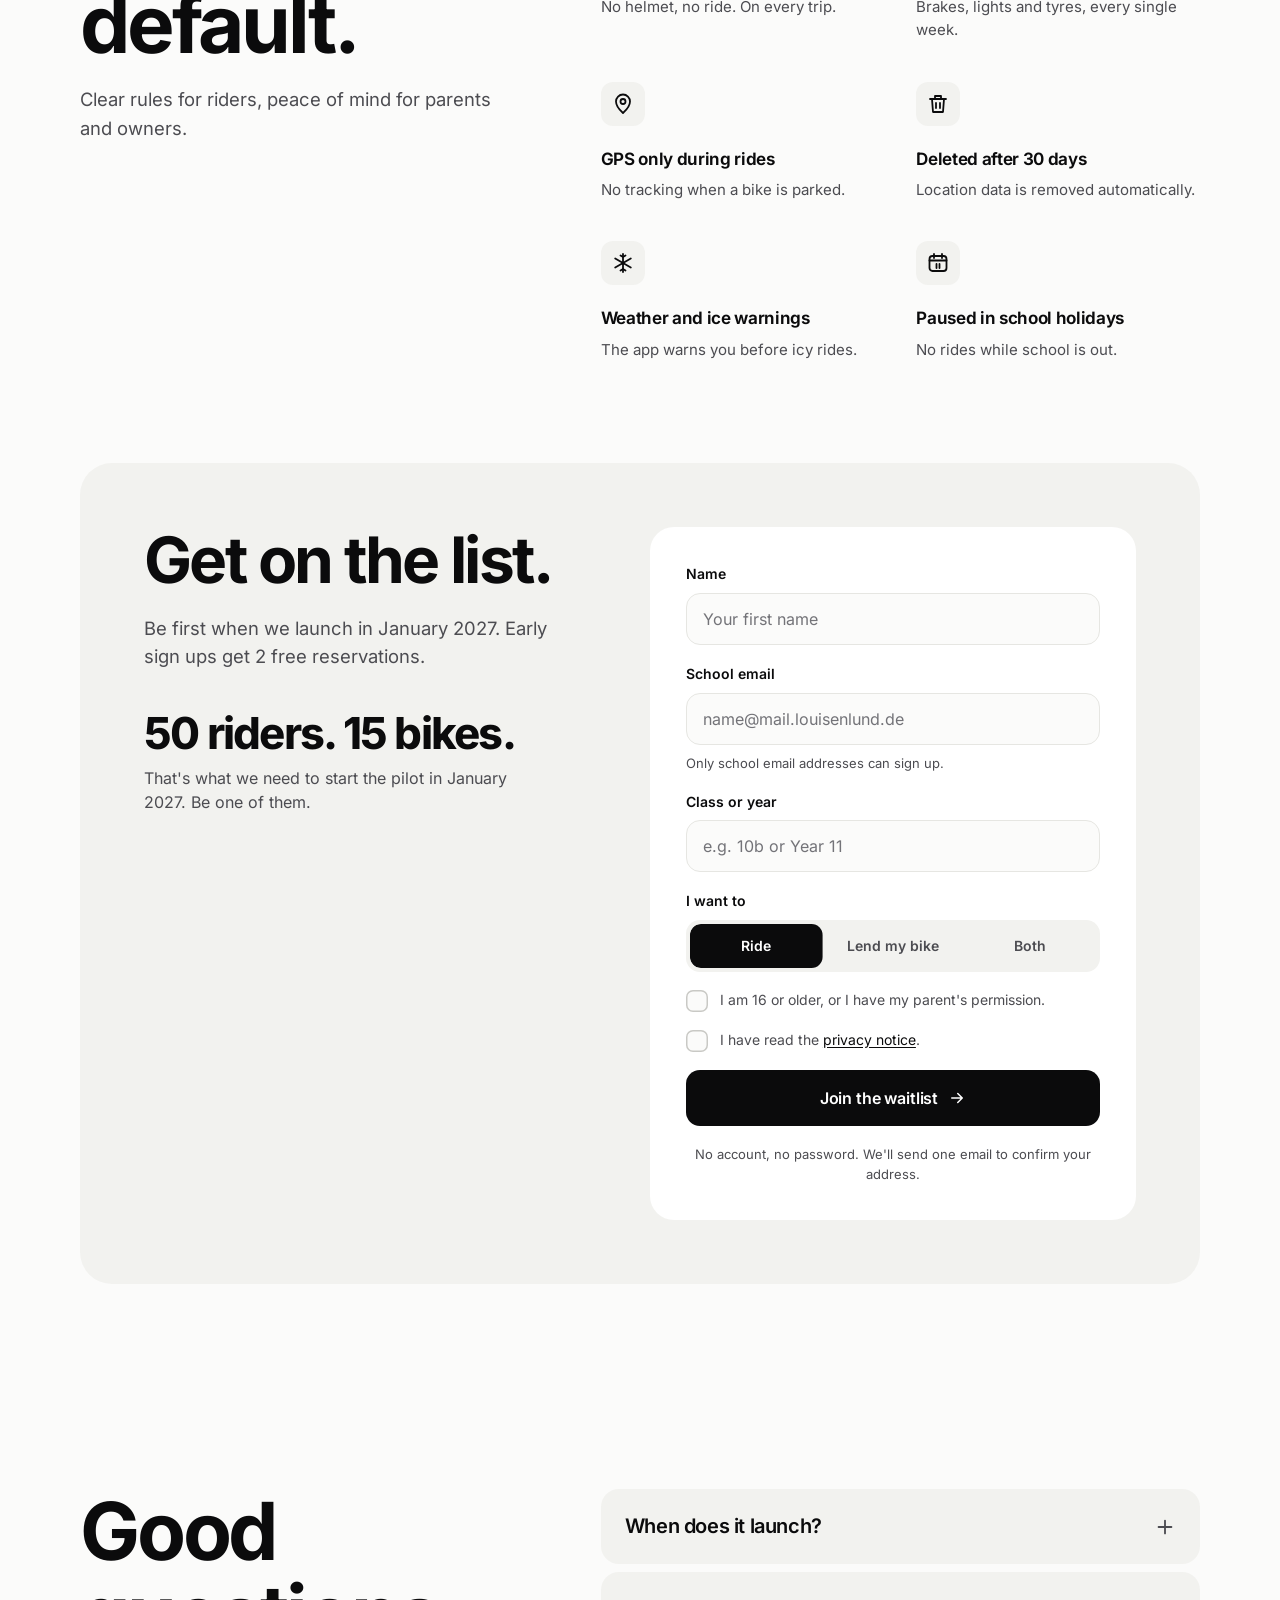
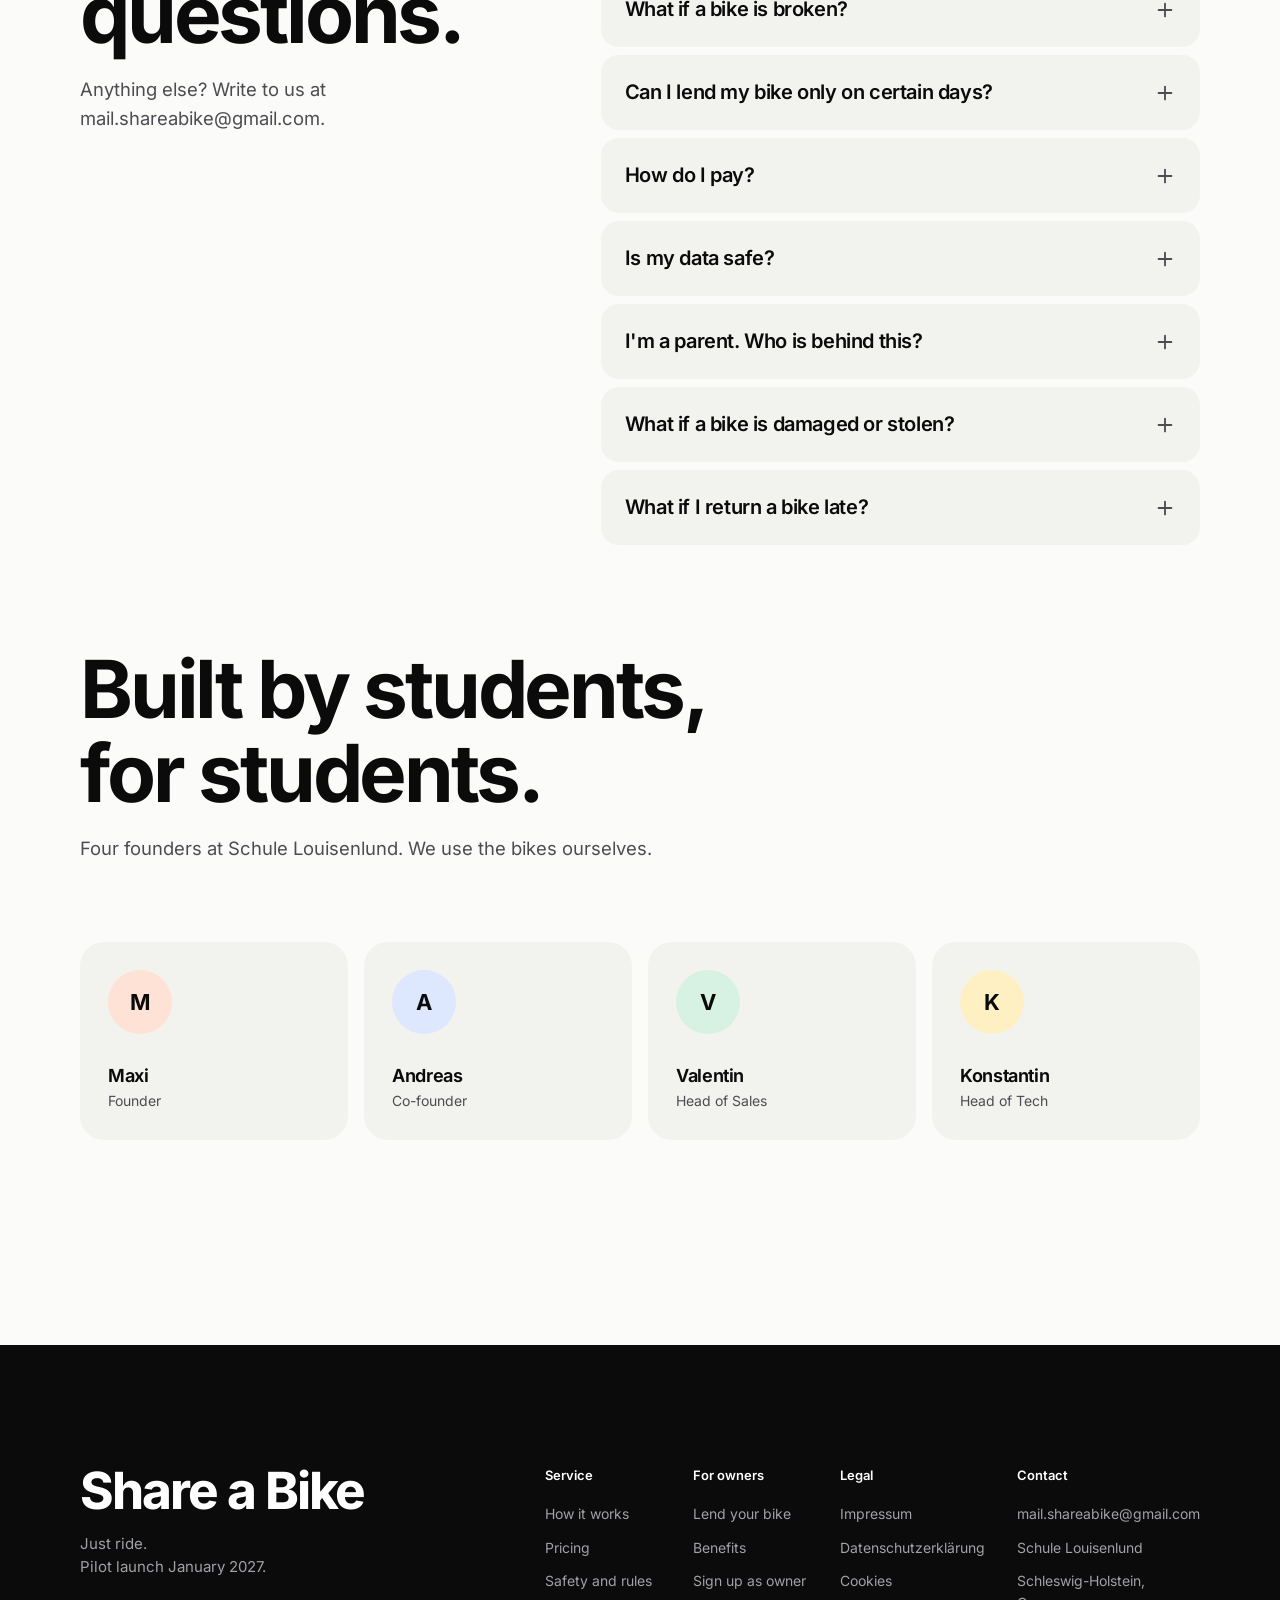
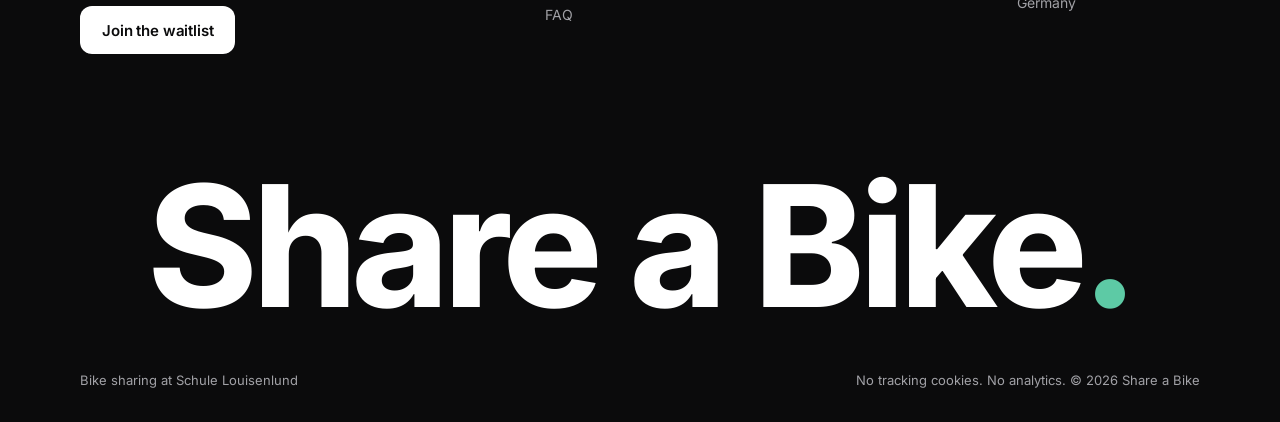
==== commit 558e0ab9: "Pricing for the Louisenlund pilot (decided 3 Nov 2026) - Plans: Pay per ride 0 €/month (2 € / 3 € / " ====
--- a/site/index.html
+++ b/site/index.html
@@ -144,10 +144,11 @@
         <a class="nav__link" href="#pricing" aria-haspopup="true" aria-expanded="false" aria-controls="menu-pricing">Pricing<svg class="nav__chev" viewBox="0 0 24 24" aria-hidden="true"><path d="M6 9l6 6 6-6" fill="none" stroke="currentColor" stroke-width="2" stroke-linecap="round" stroke-linejoin="round"/></svg></a>
         <div class="nav__menu" id="menu-pricing">
           <div class="nav__panel">
-            <a class="nav__sub" href="#plan-basic"><b>Basic · 15 € / month</b><span>Unlimited rides up to 60 minutes</span></a>
-            <a class="nav__sub" href="#plan-premium"><b>Premium · 22 € / month</b><span>Rides up to 2 hours, free reservations</span></a>
-            <a class="nav__sub" href="#plan-single"><b>Single ride · from 1 €</b><span>No subscription, see the price chart</span></a>
-            <a class="nav__sub" href="#lunch-rule"><b>Lunch break rule</b><span>Every lunch ride is about 30 minutes</span></a>
+            <a class="nav__sub" href="#plan-single"><b>Pay per ride · 0 € / month</b><span>From 2 € per ride, pay with credit</span></a>
+            <a class="nav__sub" href="#plan-basic"><b>Basic · 5 € / month</b><span>Rides from 1 €</span></a>
+            <a class="nav__sub" href="#plan-premium"><b>Premium · 12 € / month</b><span>Rides up to 45 minutes included</span></a>
+            <a class="nav__sub" href="#top-up"><b>Top-up credit</b><span>Up to 5 € extra credit</span></a>
+            <a class="nav__sub" href="#cheapest"><b>Which plan is cheapest?</b><span>Compare by rides per month</span></a>
           </div>
         </div>
       </div>
@@ -155,7 +156,7 @@
         <a class="nav__link" href="#owners" aria-haspopup="true" aria-expanded="false" aria-controls="menu-owners">For owners<svg class="nav__chev" viewBox="0 0 24 24" aria-hidden="true"><path d="M6 9l6 6 6-6" fill="none" stroke="currentColor" stroke-width="2" stroke-linecap="round" stroke-linejoin="round"/></svg></a>
         <div class="nav__menu" id="menu-owners">
           <div class="nav__panel">
-            <a class="nav__sub" href="#owner-benefits"><b>Benefits</b><span>Free Premium, worth 22 € a month</span></a>
+            <a class="nav__sub" href="#owner-benefits"><b>Benefits</b><span>Free Premium, worth 12 € a month</span></a>
             <a class="nav__sub" href="#owner-requirements"><b>Requirements</b><span>A safe, roadworthy bike with lights</span></a>
             <a class="nav__sub" href="#safety"><b>Safety and rules</b><span>GPS, weekly checks, helmets</span></a>
             <a class="nav__sub" href="#signup" data-role-select="lend"><b>Lend your bike</b><span>Join the waitlist as an owner</span></a>
@@ -576,17 +577,56 @@
   <section class="section" id="pricing">
     <div class="container">
       <h2 class="h2 reveal">Simple prices. No surprises.</h2>
-      <p class="lead reveal">Every plan lets you take a bike that's free right now. A reservation holds one for you in advance. Early sign ups get 2 free reservations.</p>
-
+      <p class="lead reveal">Pick the plan that fits how often you ride. Early sign ups get 2 free reservations.</p>
+
+      <!-- Prices for the Louisenlund pilot (decided 3 Nov 2026). Every price lives here and in
+           the "Which plan is cheapest?" table below. "To be announced" = not decided yet. -->
       <div class="plans">
+        <!-- Pay per ride -->
+        <article class="card plan reveal" id="plan-single">
+          <h3 class="plan__name">Pay per ride</h3>
+          <p class="plan__price"><b>0 €</b><span>/ month</span></p>
+          <p class="plan__desc">No subscription. Pay with top-up credit.</p>
+          <dl class="rates">
+            <div><dt>First 30 min</dt><dd>2 €</dd></div>
+            <div><dt>Second 30 min</dt><dd>3 €</dd></div>
+            <div><dt>Third 30 min</dt><dd>4 €</dd></div>
+            <div><dt>Reservation</dt><dd class="rates__tba">To be announced</dd></div>
+          </dl>
+          <!-- Pay per ride totals (line chart). Points: x = 24 / 144 / 264, y = 118 - price / 9 * 92. -->
+          <figure class="price-chart">
+            <figcaption class="price-chart__title">Total price by ride length</figcaption>
+            <svg class="price-line" viewBox="0 0 290 150" role="img" aria-label="Pay per ride totals: 30 minutes 2 euros, 1 hour 5 euros, 1.5 hours 9 euros.">
+              <line class="price-line__base" x1="10" y1="118" x2="280" y2="118"/>
+              <path class="price-line__area" d="M24 118 L24 97.6 L144 66.9 L264 26.0 L264 118 Z"/>
+              <path class="price-line__path" d="M24 97.6 L144 66.9 L264 26.0" pathLength="1"/>
+              <circle class="price-line__dot" cx="24" cy="97.6" r="5"><title>30 min: 2 €</title></circle>
+              <circle class="price-line__dot" cx="144" cy="66.9" r="5"><title>1 h: 5 €</title></circle>
+              <circle class="price-line__dot" cx="264" cy="26.0" r="5"><title>1.5 h: 9 €</title></circle>
+              <text class="price-line__val" x="24" y="85.6" text-anchor="middle">2 €</text>
+              <text class="price-line__val" x="144" y="54.900000000000006" text-anchor="middle">5 €</text>
+              <text class="price-line__val" x="264" y="14.0" text-anchor="middle">9 €</text>
+              <text class="price-line__x" x="24" y="142" text-anchor="middle">30 min</text>
+              <text class="price-line__x" x="144" y="142" text-anchor="middle">1 h</text>
+              <text class="price-line__x" x="264" y="142" text-anchor="middle">1.5 h</text>
+            </svg>
+          </figure>
+          <a class="btn btn--outline btn--block" href="#signup" data-role-select="ride">Join the waitlist</a>
+        </article>
+
         <!-- Basic -->
         <article class="card plan reveal" id="plan-basic">
           <h3 class="plan__name">Basic</h3>
-          <p class="plan__price"><b>15 €</b><span>/ month</span></p>
-          <p class="plan__desc">One fixed price for short everyday trips.</p>
+          <p class="plan__price"><b>5 €</b><span>/ month</span></p>
+          <p class="plan__desc">A small monthly fee for cheaper rides.</p>
+          <dl class="rates">
+            <div><dt>First 30 min</dt><dd>1 €</dd></div>
+            <div><dt>Second 30 min</dt><dd>1.50 €</dd></div>
+            <div><dt>Third 30 min</dt><dd>2.50 €</dd></div>
+            <div><dt>Reservation</dt><dd>0.50 € each</dd></div>
+          </dl>
           <ul class="list">
-            <li><svg><use href="#i-check"/></svg>Unlimited rides, up to 60 minutes each</li>
-            <li><svg><use href="#i-check"/></svg>Reserve ahead for 1 € per reservation</li>
+            <li><svg><use href="#i-check"/></svg>Pay at the end of the month, with a friendly reminder</li>
           </ul>
           <a class="btn btn--outline btn--block" href="#signup" data-role-select="ride">Join the waitlist</a>
         </article>
@@ -595,51 +635,64 @@
         <article class="card plan plan--featured reveal" id="plan-premium">
           <p class="plan__badge">Best for regular riders</p>
           <h3 class="plan__name">Premium</h3>
-          <p class="plan__price"><b>22 €</b><span>/ month</span></p>
-          <p class="plan__desc">For everyone who rides every week.</p>
+          <p class="plan__price"><b>12 €</b><span>/ month</span></p>
+          <p class="plan__desc">Rides up to 45 minutes included.</p>
+          <dl class="rates">
+            <div><dt>Rides up to 45 min</dt><dd>Included</dd></div>
+            <div><dt>Over 45 min</dt><dd class="rates__tba">To be announced</dd></div>
+            <div><dt>Reservations</dt><dd>4 free per month</dd></div>
+            <div><dt>More reservations</dt><dd>At a discount</dd></div>
+          </dl>
           <ul class="list">
-            <li><svg><use href="#i-check"/></svg>Unlimited rides, up to 2 hours each</li>
-            <li><svg><use href="#i-check"/></svg>Free reservations, up to 2 hours ahead</li>
-            <li><svg><use href="#i-check"/></svg>2 free guest rides per month</li>
-            <li><svg><use href="#i-check"/></svg>Priority on the best bikes</li>
-            <li><svg><use href="#i-check"/></svg><span>Free soft drink at the supermarket after every 4 rides <span class="pill-note">Planned</span></span></li>
+            <li><svg><use href="#i-check"/></svg>Partner perks, for example credit at EDEKA Paasch</li>
           </ul>
           <a class="btn btn--dark btn--block" href="#signup" data-role-select="ride">Join the waitlist</a>
         </article>
-
-        <!-- Single ride -->
-        <article class="card plan reveal" id="plan-single">
-          <h3 class="plan__name">Single ride</h3>
-          <p class="plan__price"><b>1 €</b><span>/ first 30 min</span></p>
-          <p class="plan__desc">No subscription. Short trips stay cheap; every extra half hour costs more.</p>
-          <ul class="list">
-            <li><svg><use href="#i-check"/></svg>No monthly fee</li>
+      </div>
+
+      <div class="pricing-more">
+        <!-- Top-up credit (pay per ride) -->
+        <div class="pricing-box reveal" id="top-up">
+          <h3 class="pricing-box__title">Top up, get more</h3>
+          <p class="pricing-box__text">Pay per ride works with credit. The more you top up, the more you get.</p>
+          <ul class="topup">
+            <li><b>5 €</b><span>5 € credit</span><small>Minimum top-up</small></li>
+            <li><b>10 €</b><span>11 € credit</span><small>1 € extra</small></li>
+            <li><b>20 €</b><span>23 € credit</span><small>3 € extra</small></li>
+            <li class="topup__best"><em>Best deal</em><b>30 €</b><span>35 € credit</span><small>5 € extra and 1 free reservation</small></li>
           </ul>
-          <!-- Single ride price chart (line). To change prices, edit the four points:
-               x = 24 / 104 / 184 / 264, y = 118 - price / 12 * 92. -->
-          <figure class="price-chart">
-            <figcaption class="price-chart__title">Total price by ride length</figcaption>
-            <svg class="price-line" viewBox="0 0 290 150" role="img" aria-label="Single ride totals: 30 minutes 1 euro, 1 hour 3 euros, 1.5 hours 6 euros, 2 hours 12 euros.">
-              <line class="price-line__base" x1="10" y1="118" x2="280" y2="118"/>
-              <path class="price-line__area" d="M24 118 L24 110.3 L104 95.0 L184 72.0 L264 26.0 L264 118 Z"/>
-              <path class="price-line__path" d="M24 110.3 L104 95.0 L184 72.0 L264 26.0" pathLength="1"/>
-              <circle class="price-line__dot" cx="24" cy="110.3" r="5"><title>30 min: 1 €</title></circle>
-              <circle class="price-line__dot" cx="104" cy="95.0" r="5"><title>1 h: 3 €</title></circle>
-              <circle class="price-line__dot" cx="184" cy="72.0" r="5"><title>1.5 h: 6 €</title></circle>
-              <circle class="price-line__dot" cx="264" cy="26.0" r="5"><title>2 h: 12 €</title></circle>
-              <text class="price-line__val" x="24" y="98.3" text-anchor="middle">1 €</text>
-              <text class="price-line__val" x="104" y="83.0" text-anchor="middle">3 €</text>
-              <text class="price-line__val" x="184" y="60.0" text-anchor="middle">6 €</text>
-              <text class="price-line__val" x="264" y="14.0" text-anchor="middle">12 €</text>
-              <text class="price-line__x" x="24" y="142" text-anchor="middle">30 min</text>
-              <text class="price-line__x" x="104" y="142" text-anchor="middle">1 h</text>
-              <text class="price-line__x" x="184" y="142" text-anchor="middle">1.5 h</text>
-              <text class="price-line__x" x="264" y="142" text-anchor="middle">2 h</text>
-            </svg>
-          </figure>
-          <a class="btn btn--outline btn--block" href="#signup" data-role-select="ride">Join the waitlist</a>
-        </article>
-      </div>
+          <p class="pricing-box__note">Credit and bonus never expire. Credit is only for rides and can't be paid out.</p>
+        </div>
+
+        <!-- Which plan is cheapest? (rides under 30 min, per month) -->
+        <div class="pricing-box reveal" id="cheapest">
+          <h3 class="pricing-box__title">Which plan is cheapest?</h3>
+          <p class="pricing-box__text">Pay per ride is cheapest up to about 5 rides a month, Basic fits 5 to 7 rides, and Premium is cheapest from about 7 to 8 rides.</p>
+          <div class="compare-wrap">
+            <table class="compare-plans">
+              <caption>Monthly cost for rides under 30 minutes</caption>
+              <thead><tr><th scope="col">Rides a month</th><th scope="col">Pay per ride</th><th scope="col">Basic</th><th scope="col">Premium</th></tr></thead>
+              <tbody>
+                <tr><th scope="row">4</th><td class="is-best">8 €</td><td>9 €</td><td>12 €</td></tr>
+                <tr><th scope="row">8</th><td>16 €</td><td>13 €</td><td class="is-best">12 €</td></tr>
+                <tr><th scope="row">12</th><td>24 €</td><td>17 €</td><td class="is-best">12 €</td></tr>
+              </tbody>
+            </table>
+          </div>
+          <p class="pricing-box__note">Reservation fees are not included.</p>
+        </div>
+
+        <!-- Rules -->
+        <div class="pricing-box pricing-box--plain reveal" id="ride-rules">
+          <h3 class="pricing-box__title">How a ride is counted</h3>
+          <p class="pricing-box__text">A ride counts from taking the bike at the station until you return it. Stops in between don't matter. With pay per ride, each further 30 minutes costs about 1 € more than the one before.</p>
+        </div>
+        <div class="pricing-box pricing-box--plain reveal" id="reservations">
+          <h3 class="pricing-box__title">Reservations with Basic</h3>
+          <p class="pricing-box__text">Book up to 30 minutes ahead. A reservation expires 5 minutes after the booked time, and a no-show still pays the 0.50 € fee. Walk-up rides without a reservation cost nothing extra.</p>
+        </div>
+      </div>
+
       <p class="plans__note reveal" id="lunch-rule">During lunch break every ride is about 30 minutes, whatever your plan, so the next student gets a bike and everyone is back for class.</p>
     </div>
   </section>
@@ -654,7 +707,7 @@
 
       <div class="owner-card reveal">
         <div class="owner-card__main">
-          <p class="owner-card__worth"><b>Free Premium</b><span>worth 22 € a month</span></p>
+          <p class="owner-card__worth"><b>Free Premium</b><span>worth 12 € a month</span></p>
           <ul class="list list--lg" id="owner-benefits">
             <li><svg><use href="#i-check"/></svg>Your bike stays on campus</li>
             <li><svg><use href="#i-check"/></svg>You choose when it is available</li>
@@ -858,7 +911,7 @@
         </details>
         <details>
           <summary>How do I pay?<svg><use href="#i-plus"/></svg></summary>
-          <p>By card or bank transfer through a payment provider. We never store your card details ourselves.</p>
+          <p>Pay per ride uses top-up credit. With Basic, rides are paid at the end of the month. Payments go through a payment provider by card or bank transfer, and we never store your card details ourselves.</p>
         </details>
         <details>
           <summary>Is my data safe?<svg><use href="#i-plus"/></svg></summary>
--- a/site/css/style.css
+++ b/site/css/style.css
@@ -475,6 +475,47 @@
 .js .plan.reveal.is-in .price-line__path { stroke-dashoffset: 0; }
 .js .plan.reveal .price-line__area, .js .plan.reveal .price-line__dot, .js .plan.reveal .price-line__val { opacity: 0; transition: opacity 300ms var(--ease) 800ms; }
 .js .plan.reveal.is-in .price-line__area, .js .plan.reveal.is-in .price-line__dot, .js .plan.reveal.is-in .price-line__val { opacity: 1; }
+/* Price per 30-minute block inside each plan card */
+.rates { display: grid; gap: 2px; margin: 22px 0 6px; }
+.rates > div { display: flex; justify-content: space-between; align-items: baseline; gap: 16px; padding: 9px 12px; border-radius: 10px; background: rgba(255,255,255,.6); }
+.plan--featured .rates > div { background: rgba(255,255,255,.7); }
+.rates dt { font-size: 14px; color: var(--ink-2); }
+.rates dd { margin: 0; font-size: 15px; font-weight: 650; color: var(--ink); text-align: right; font-variant-numeric: tabular-nums; }
+.rates dd.rates__tba { font-size: 13px; font-weight: 550; color: var(--ink-2); }
+.plan .list { margin-top: 18px; }
+.plan .price-chart { margin-top: 22px; }
+
+/* Below the plans: top-up credit, cheapest plan, rules */
+.pricing-more { margin-top: 16px; display: grid; grid-template-columns: repeat(2, 1fr); gap: 16px; }
+.pricing-box { min-width: 0; padding: clamp(24px, 3.5vw, 36px); border-radius: var(--radius); background: var(--card); }
+.pricing-box--plain { background: transparent; padding-block: 8px; }
+.pricing-box__title { font-size: 18px; font-weight: 650; letter-spacing: -.02em; }
+.pricing-box__text { margin-top: 8px; font-size: 15px; color: var(--ink-2); max-width: 38em; }
+.pricing-box__note { margin-top: 14px; font-size: 13px; color: var(--ink-2); }
+
+.topup { margin-top: 18px; display: grid; grid-template-columns: repeat(2, 1fr); gap: 8px; }
+.topup li { position: relative; display: grid; gap: 2px; padding: 14px 16px; border-radius: 14px; background: var(--surface); }
+.topup b { font-size: 24px; font-weight: 750; letter-spacing: -.04em; line-height: 1.1; font-variant-numeric: tabular-nums; }
+.topup span { font-size: 14px; font-weight: 600; color: var(--ink); }
+.topup small { font-size: 13px; color: var(--ink-2); }
+.topup__best { background: var(--accent-soft) !important; }
+.topup__best small { color: var(--accent-strong); font-weight: 600; }
+.topup em { position: absolute; top: 12px; right: 12px; padding: 3px 8px; border-radius: 8px; background: var(--surface); font-size: 12px; font-style: normal; font-weight: 650; color: var(--accent-strong); }
+
+.compare-wrap { margin-top: 18px; overflow-x: auto; }
+.compare-plans { width: 100%; border-collapse: separate; border-spacing: 0 6px; font-size: 15px; font-variant-numeric: tabular-nums; }
+.compare-plans caption { caption-side: bottom; padding-top: 4px; text-align: left; font-size: 13px; color: var(--ink-2); }
+.compare-plans th, .compare-plans td { padding: 10px 12px; text-align: center; }
+.compare-plans thead th { padding-block: 4px; font-size: 13px; font-weight: 600; color: var(--ink-2); }
+.compare-plans thead th:first-child, .compare-plans tbody th { text-align: left; }
+.compare-plans tbody th, .compare-plans tbody td { background: var(--surface); }
+.compare-plans tbody th { font-weight: 650; border-radius: 10px 0 0 10px; }
+.compare-plans tbody td:last-child { border-radius: 0 10px 10px 0; }
+.compare-plans td.is-best { background: var(--accent-soft); color: var(--accent-strong); font-weight: 750; }
+
+@media (max-width: 900px) { .pricing-more { grid-template-columns: 1fr; } }
+@media (max-width: 340px) { .topup { grid-template-columns: 1fr; } }
+
 .plans__note { margin-top: 24px; font-size: 15px; color: var(--ink-2); max-width: 44em; }
 @media (max-width: 900px) {
   .plans { grid-template-columns: 1fr; }
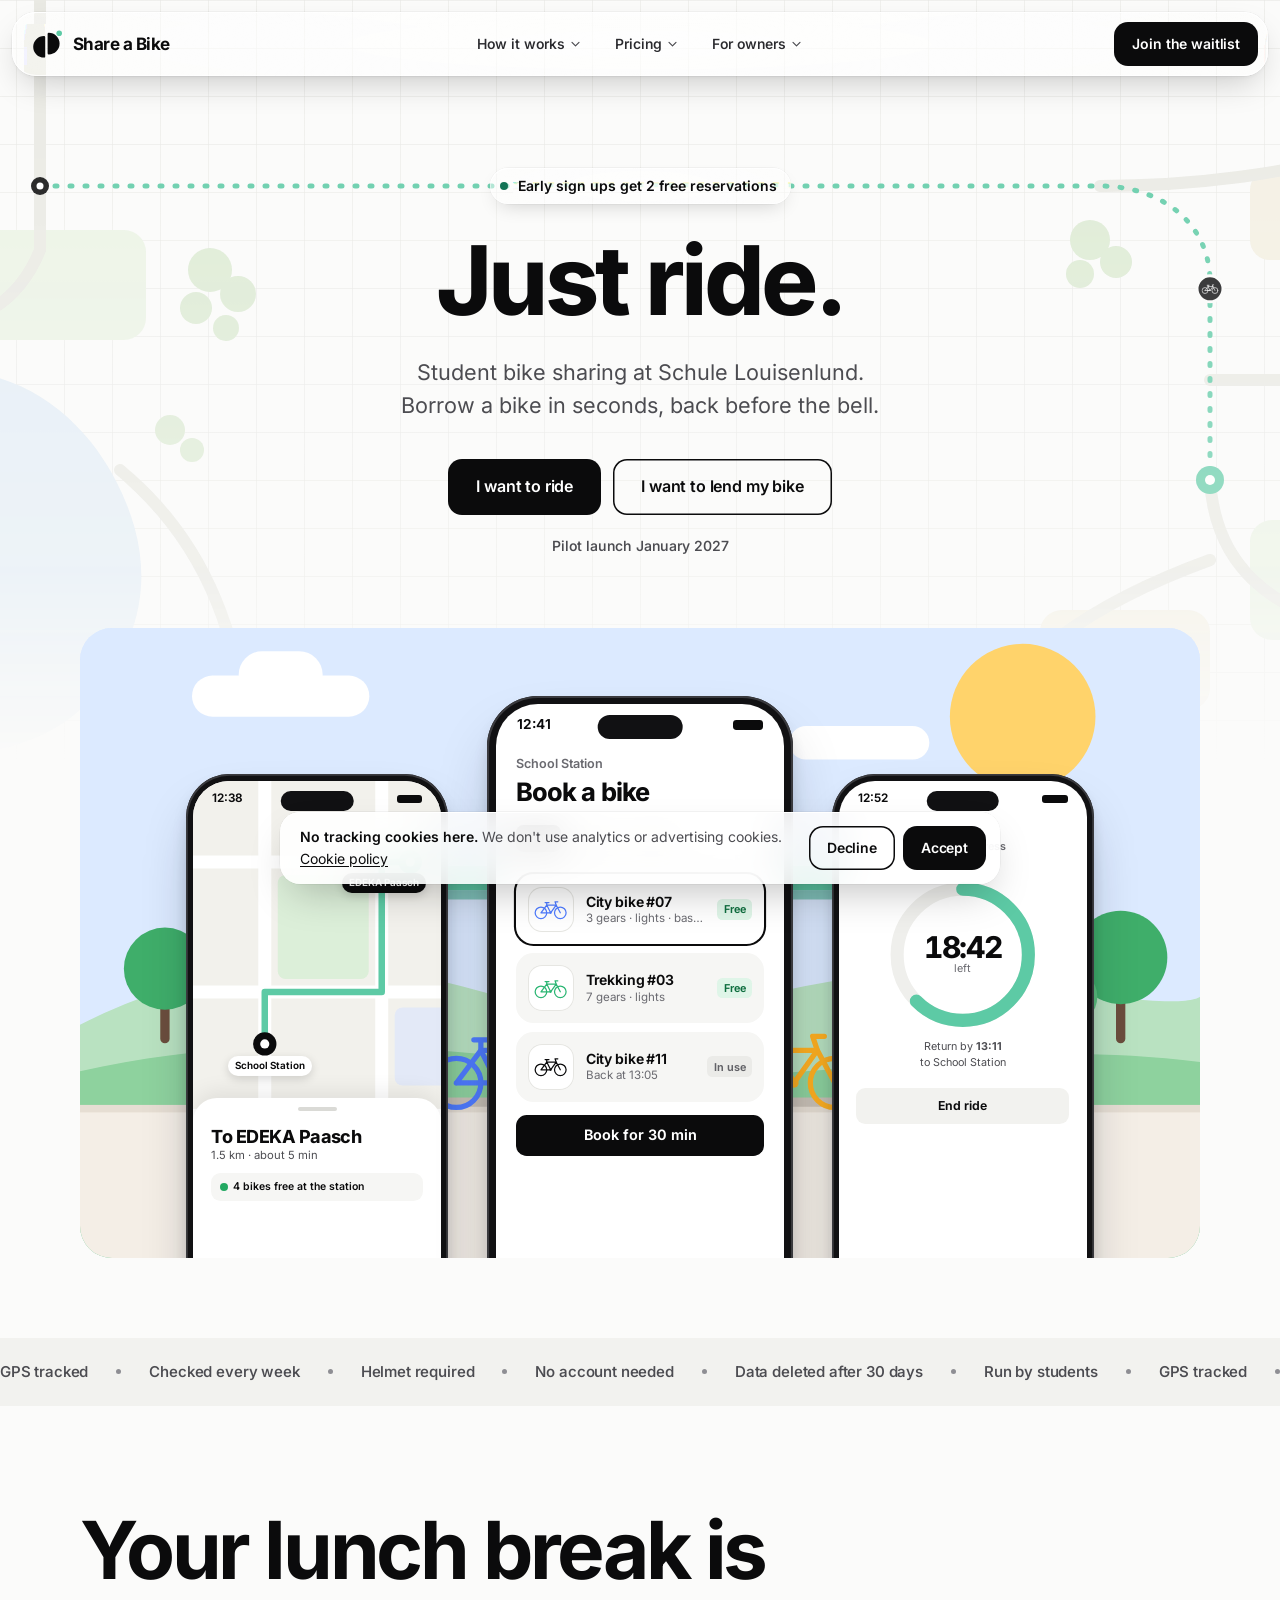
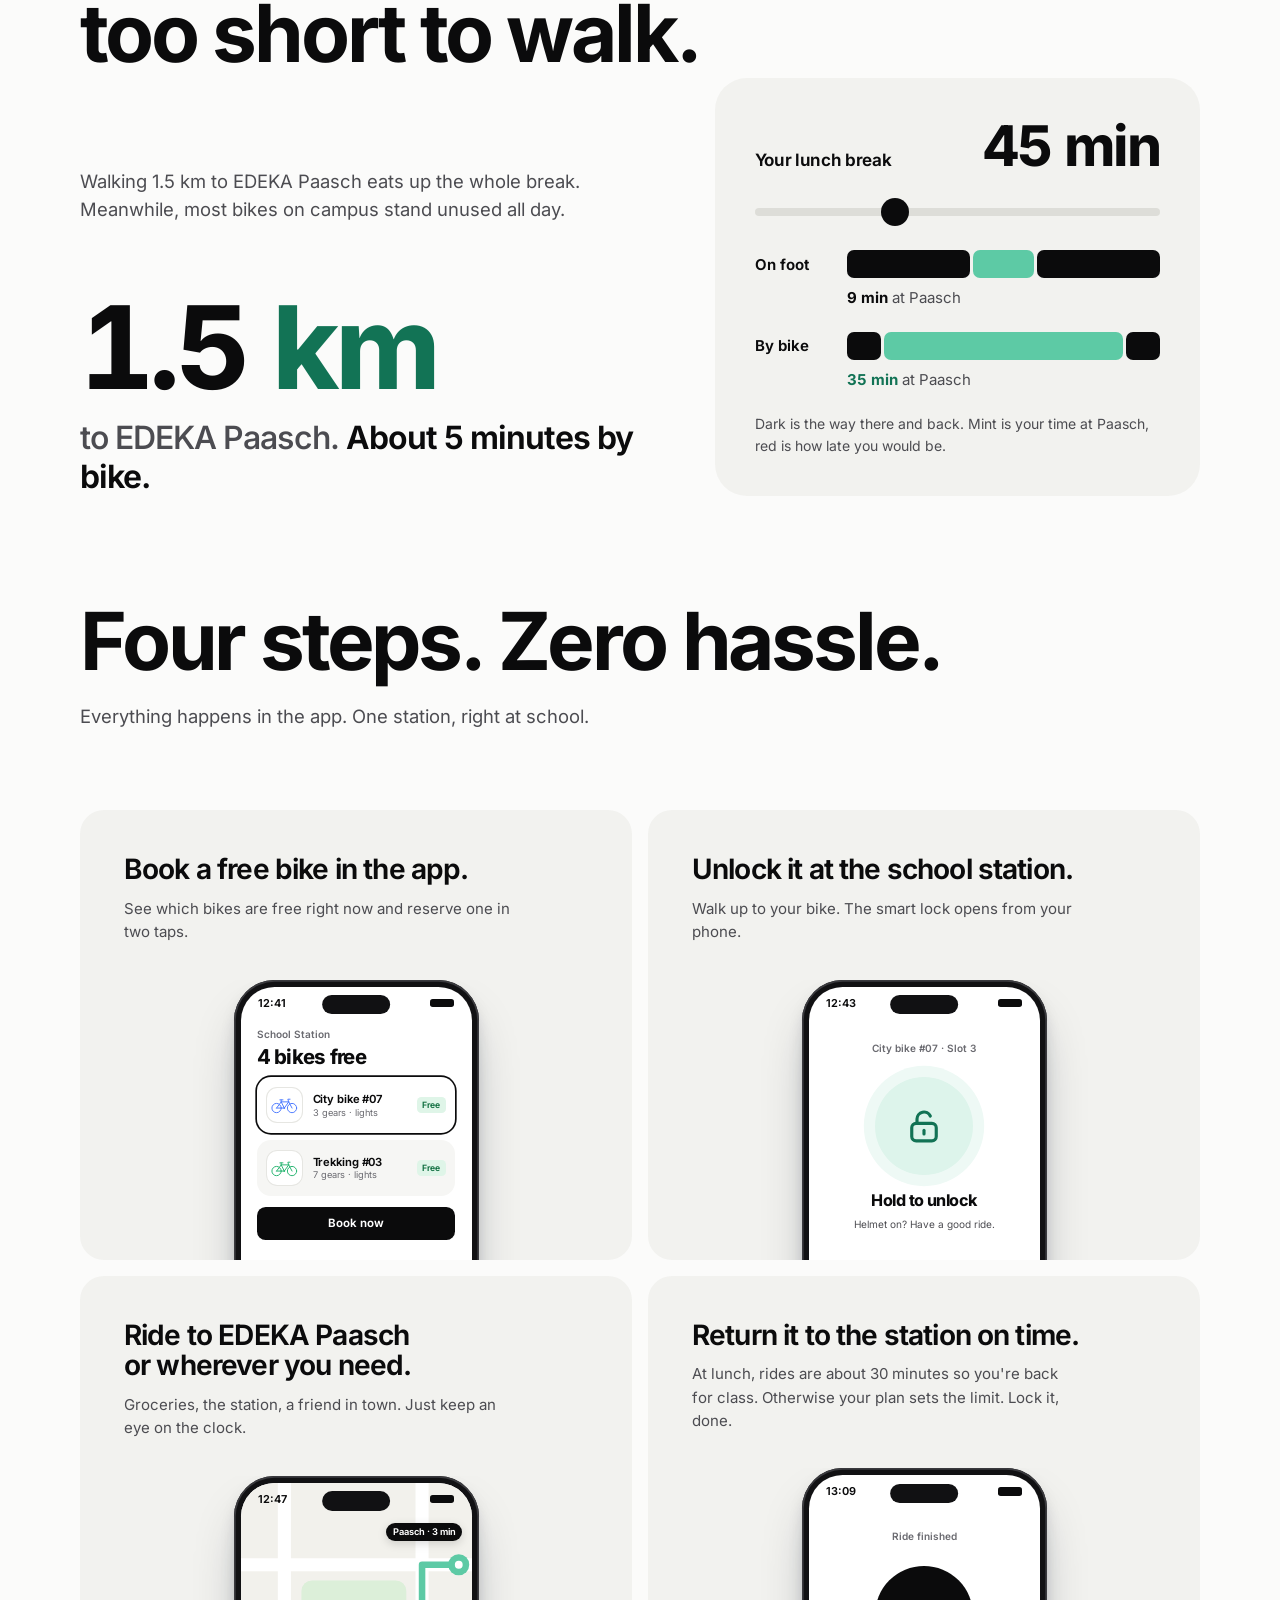
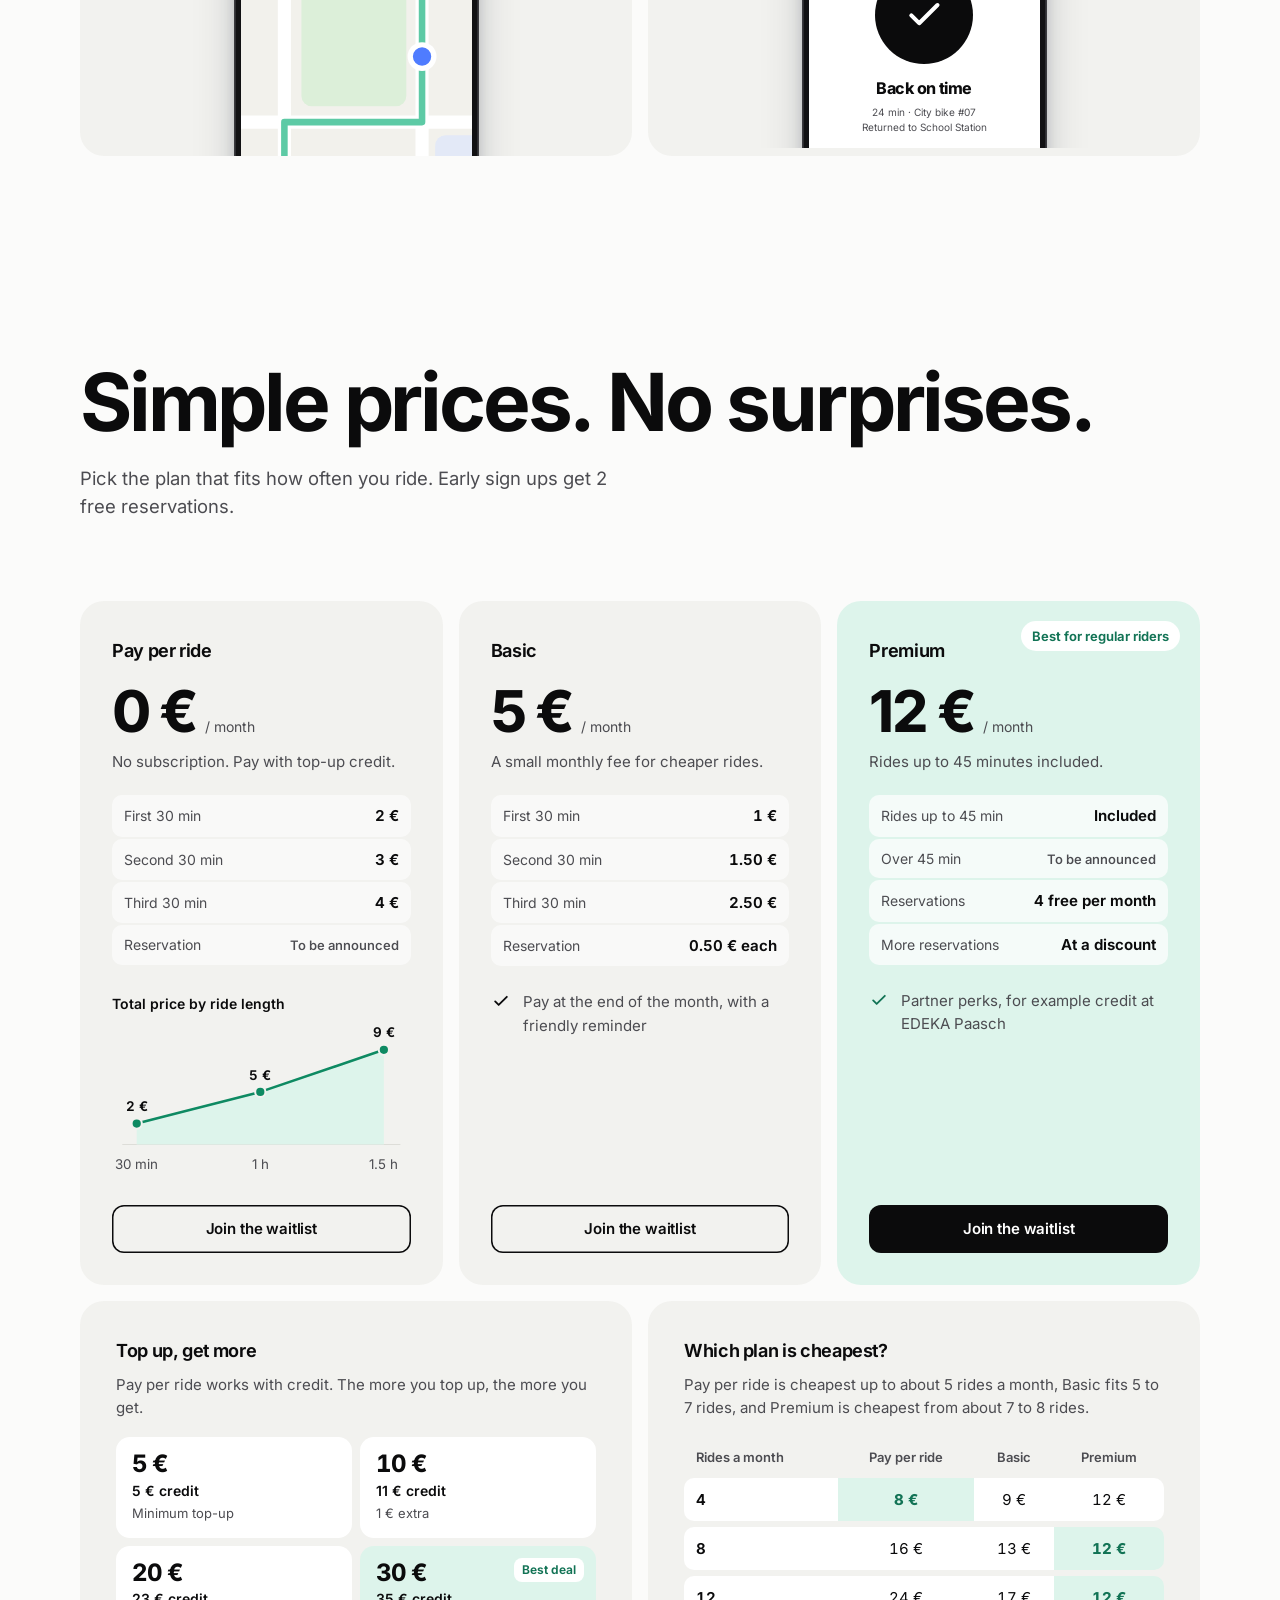
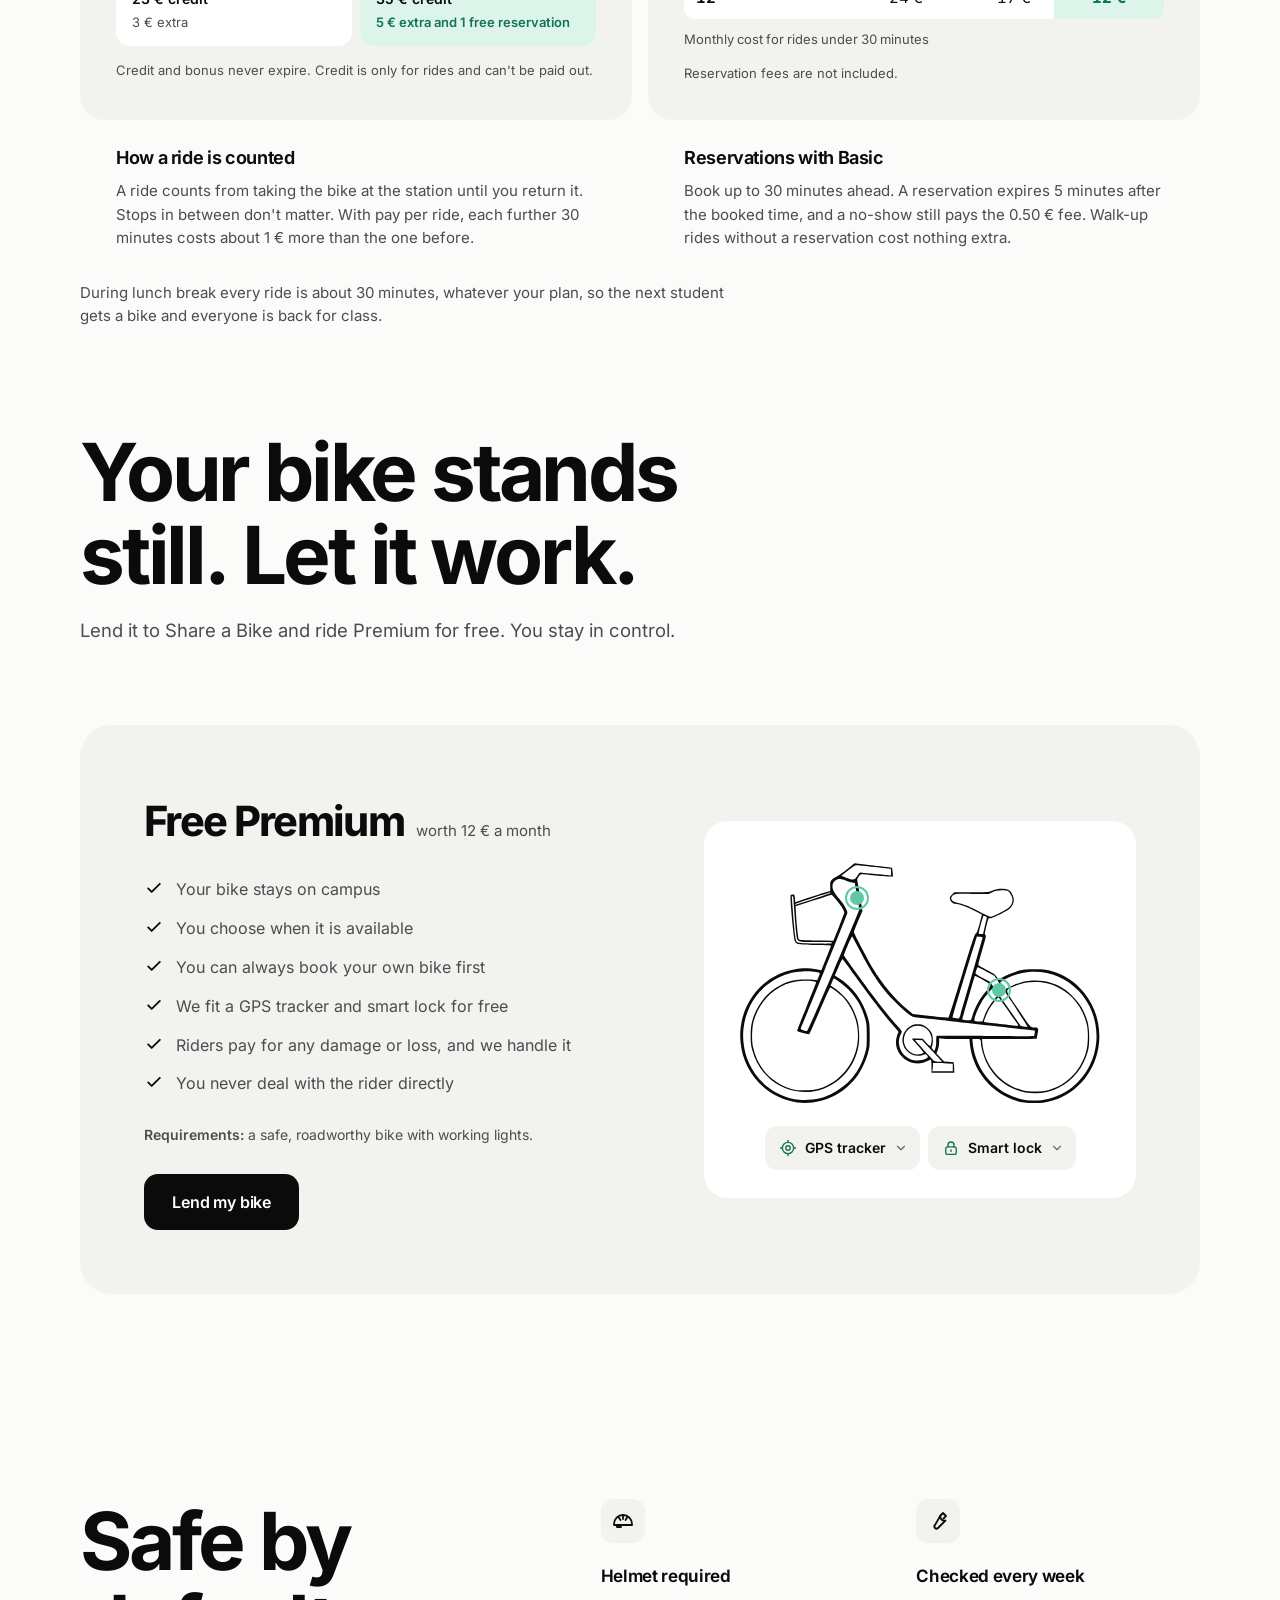
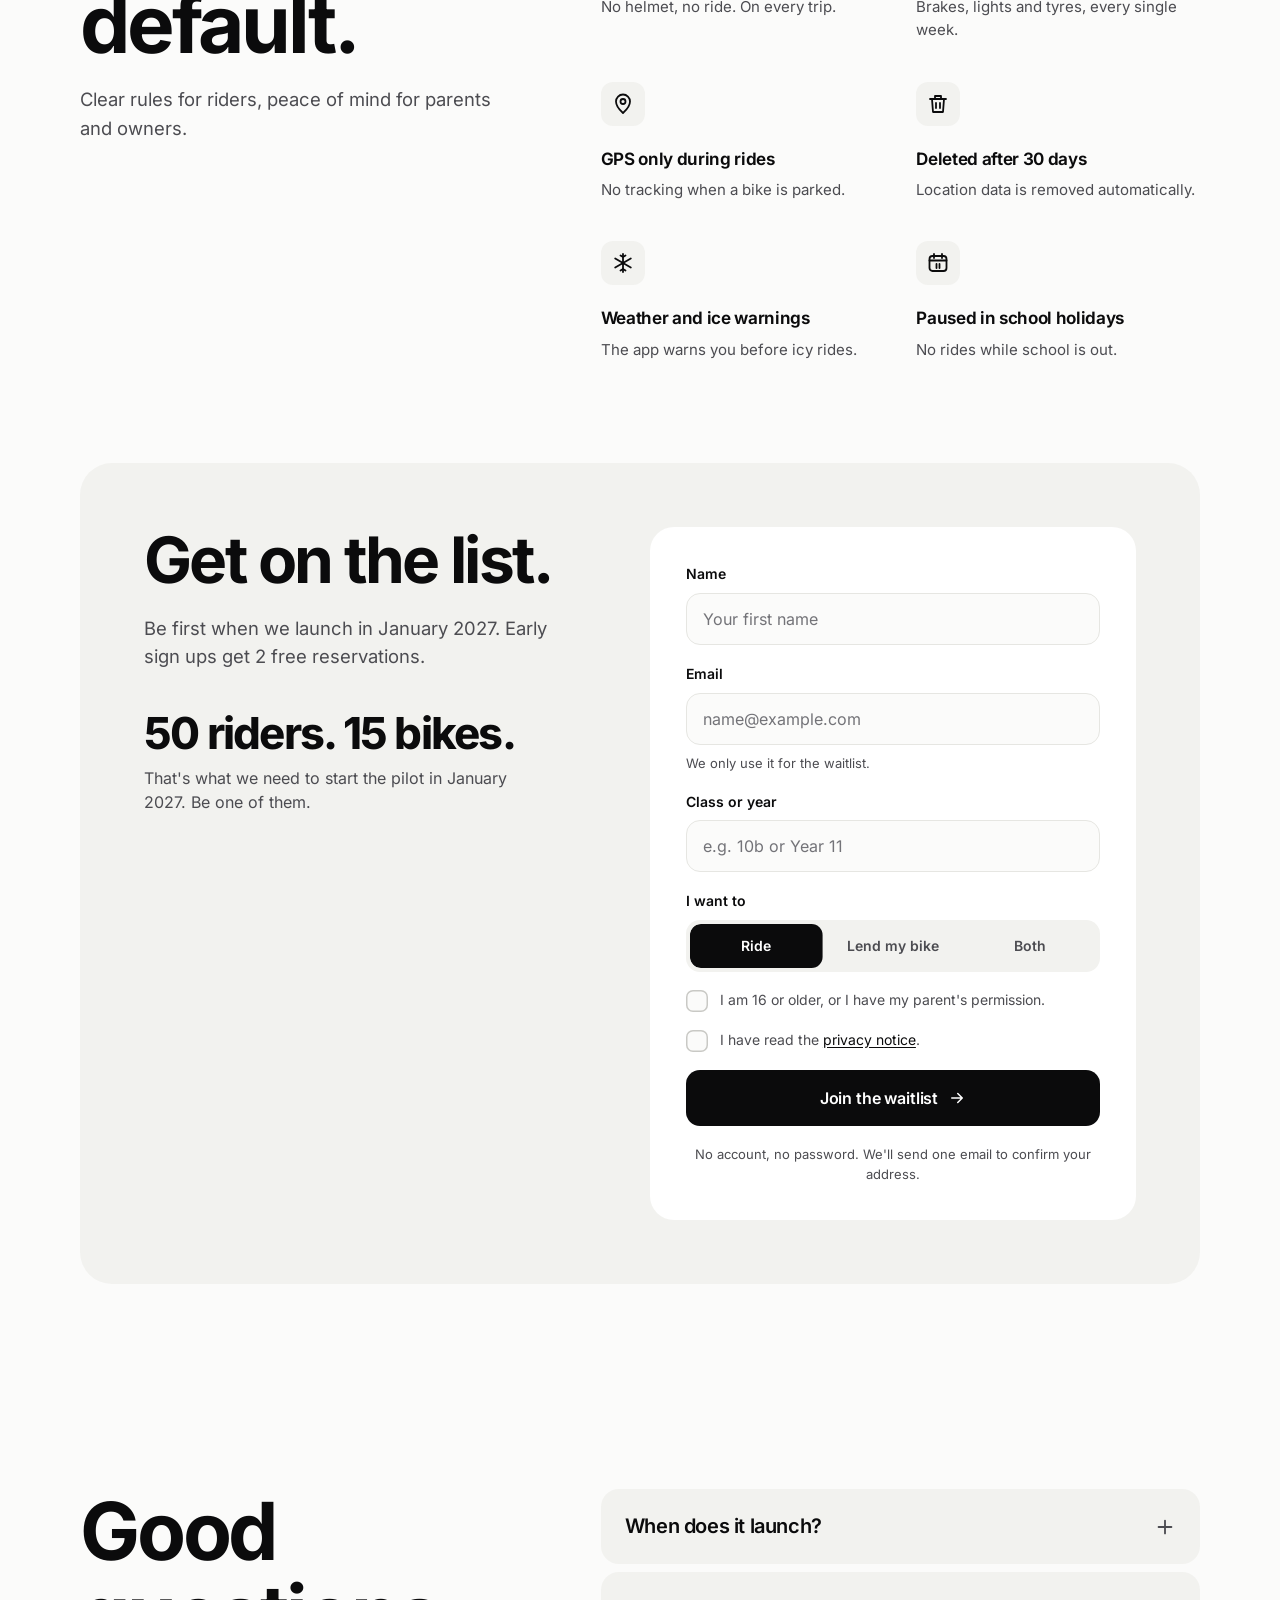
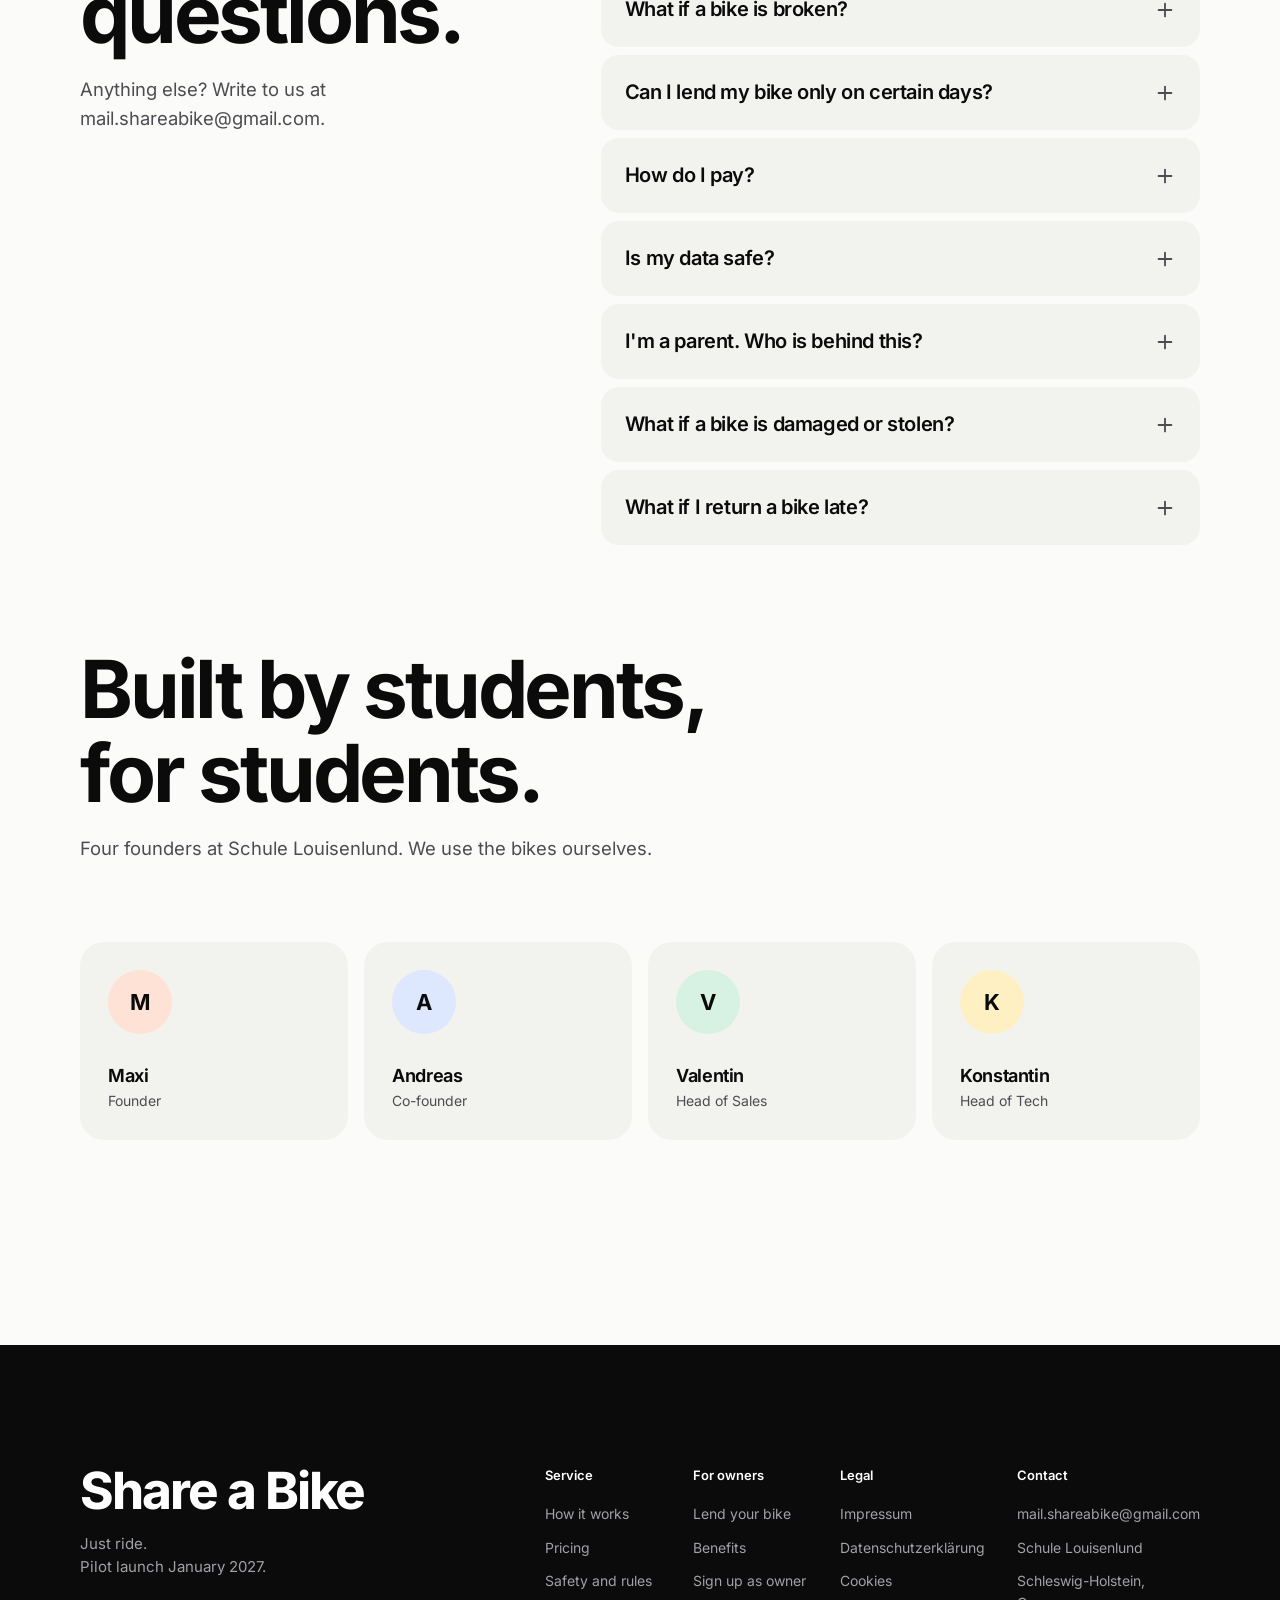
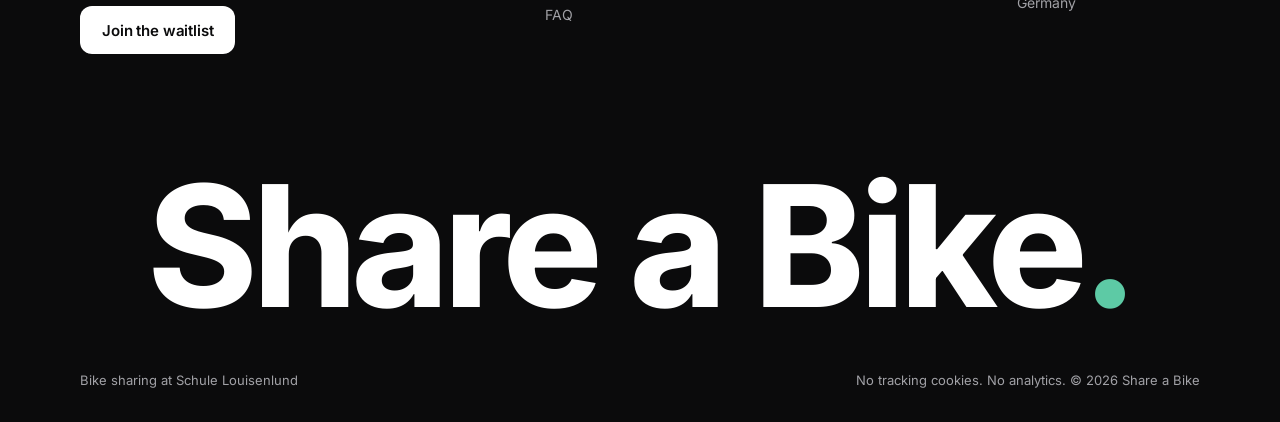
==== commit 92cb4466: "Open the waitlist to every email address - Website: no domain restriction (schoolEmailDomains: []); " ====
--- a/site/index.html
+++ b/site/index.html
@@ -406,10 +406,10 @@
   <section class="ticker" aria-label="Why you can trust Share a Bike">
     <div class="ticker__track">
       <ul class="ticker__list">
-        <li>GPS tracked</li><li>Checked every week</li><li>Helmet required</li><li>School email only</li><li>Data deleted after 30 days</li><li>Run by students</li>
+        <li>GPS tracked</li><li>Checked every week</li><li>Helmet required</li><li>No account needed</li><li>Data deleted after 30 days</li><li>Run by students</li>
       </ul>
       <ul class="ticker__list" aria-hidden="true">
-        <li>GPS tracked</li><li>Checked every week</li><li>Helmet required</li><li>School email only</li><li>Data deleted after 30 days</li><li>Run by students</li>
+        <li>GPS tracked</li><li>Checked every week</li><li>Helmet required</li><li>No account needed</li><li>Data deleted after 30 days</li><li>Run by students</li>
       </ul>
     </div>
   </section>
@@ -808,9 +808,9 @@
             </div>
 
             <div class="field">
-              <label for="f-email">School email</label>
-              <input id="f-email" name="email" type="email" autocomplete="email" inputmode="email" autocapitalize="none" autocorrect="off" spellcheck="false" enterkeyhint="next" maxlength="120" required aria-describedby="hint-email err-email" placeholder="name@mail.louisenlund.de">
-              <p class="field__hint" id="hint-email">Only school email addresses can sign up.</p>
+              <label for="f-email">Email</label>
+              <input id="f-email" name="email" type="email" autocomplete="email" inputmode="email" autocapitalize="none" autocorrect="off" spellcheck="false" enterkeyhint="next" maxlength="120" required aria-describedby="hint-email err-email" placeholder="name@example.com">
+              <p class="field__hint" id="hint-email">We only use it for the waitlist.</p>
               <p class="field__error" id="err-email" data-error-for="email" role="alert" hidden></p>
             </div>
 
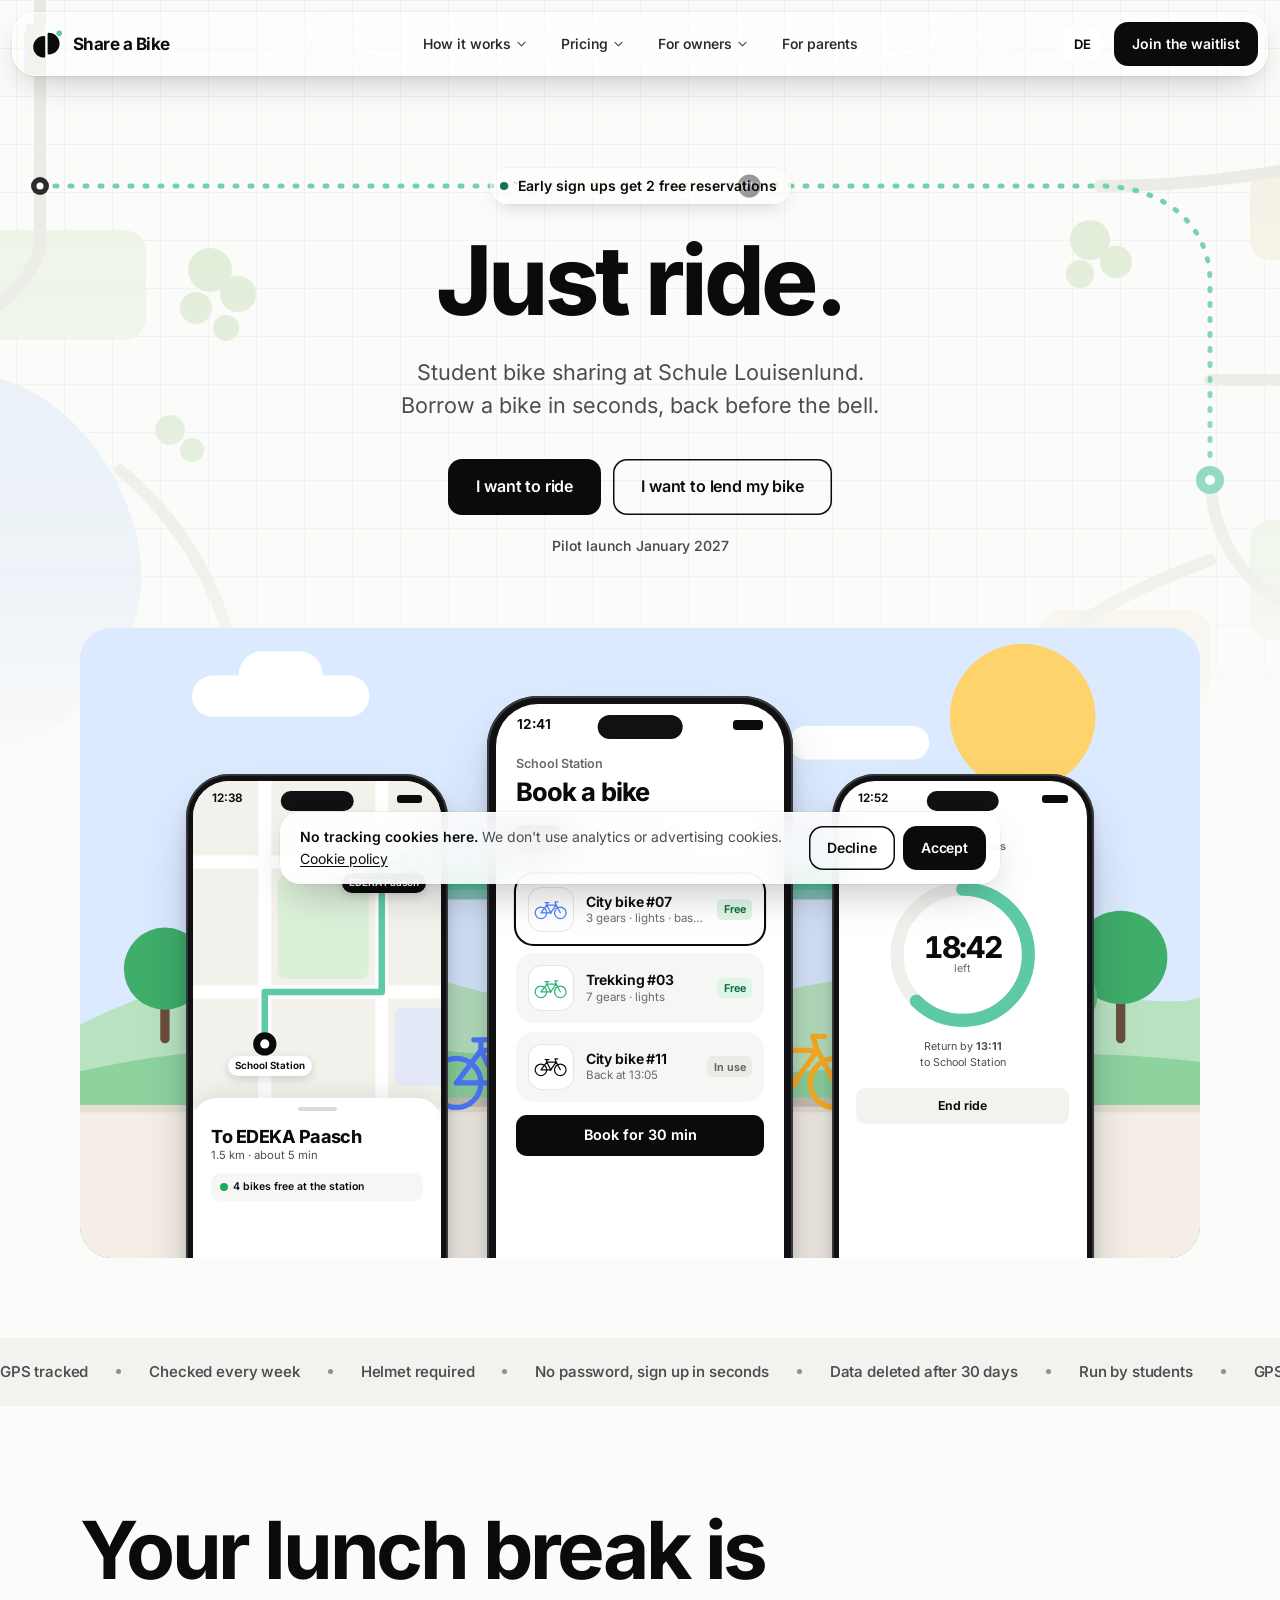
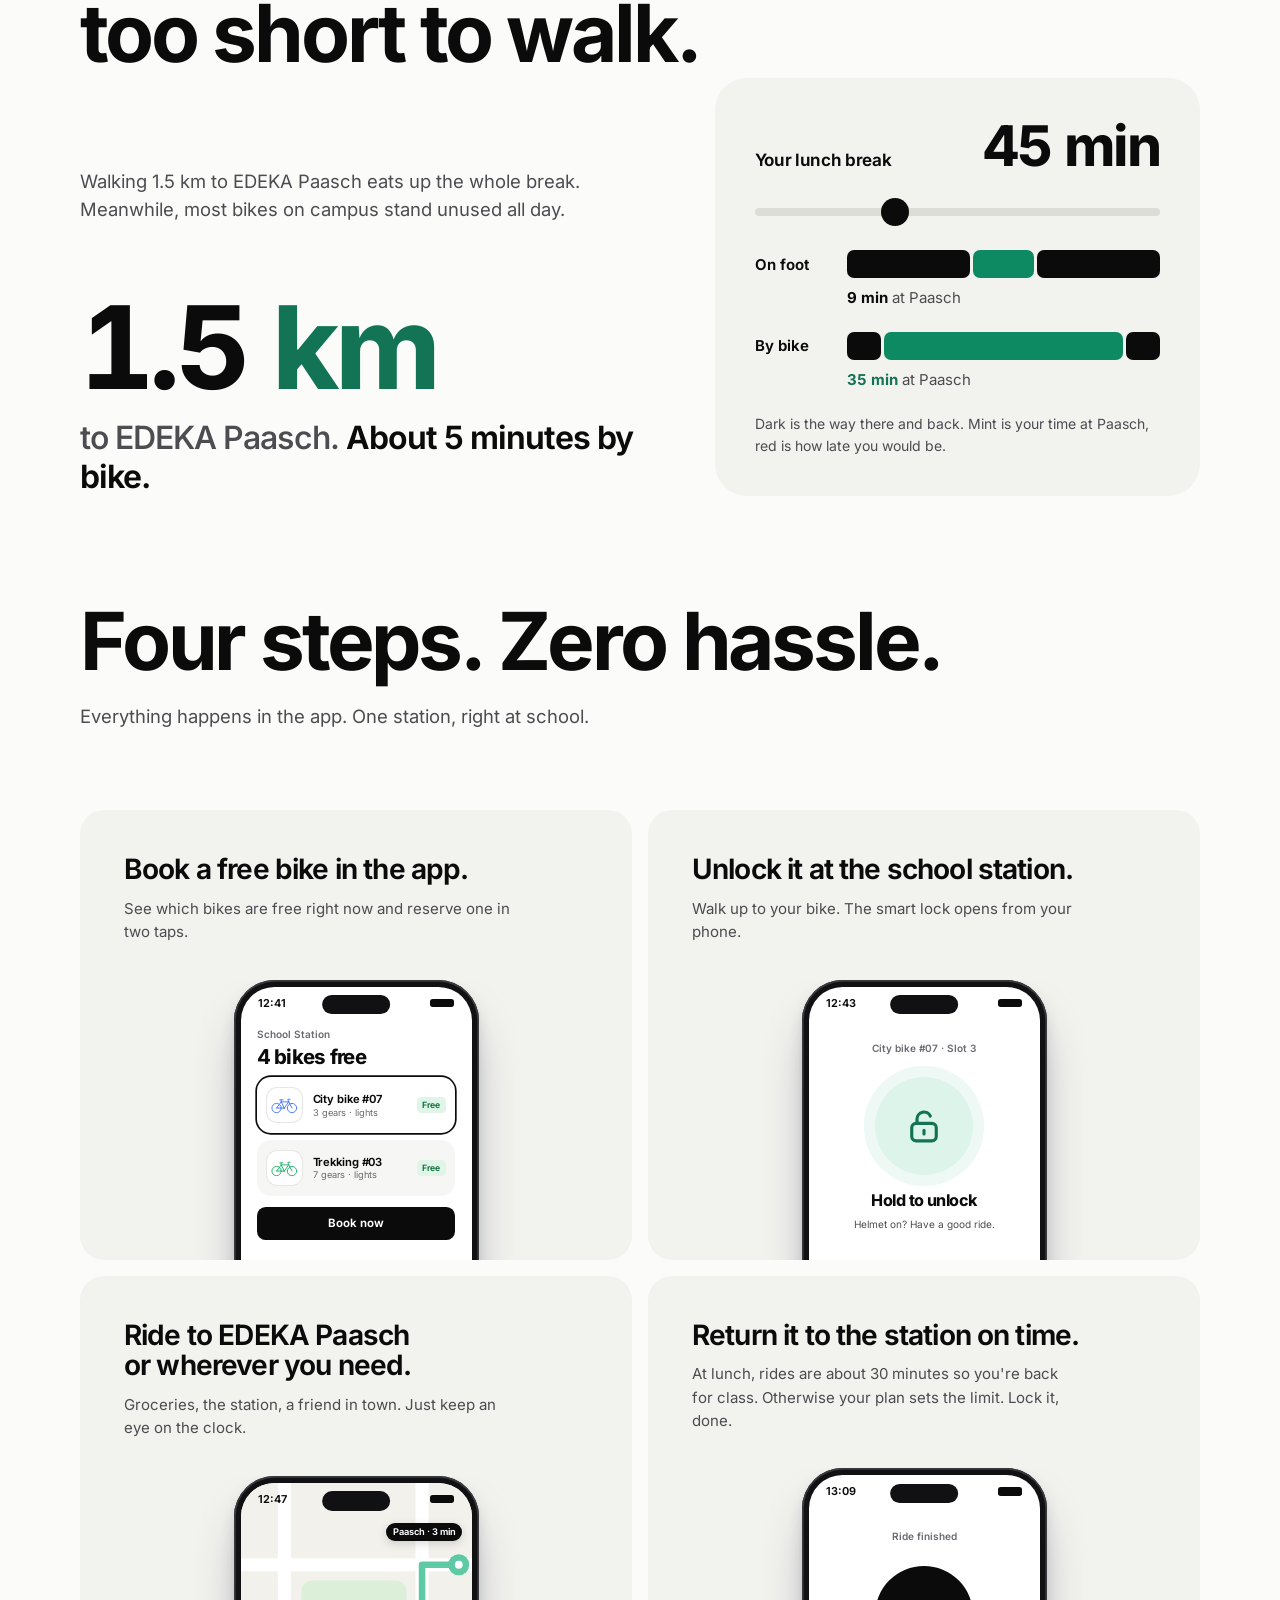
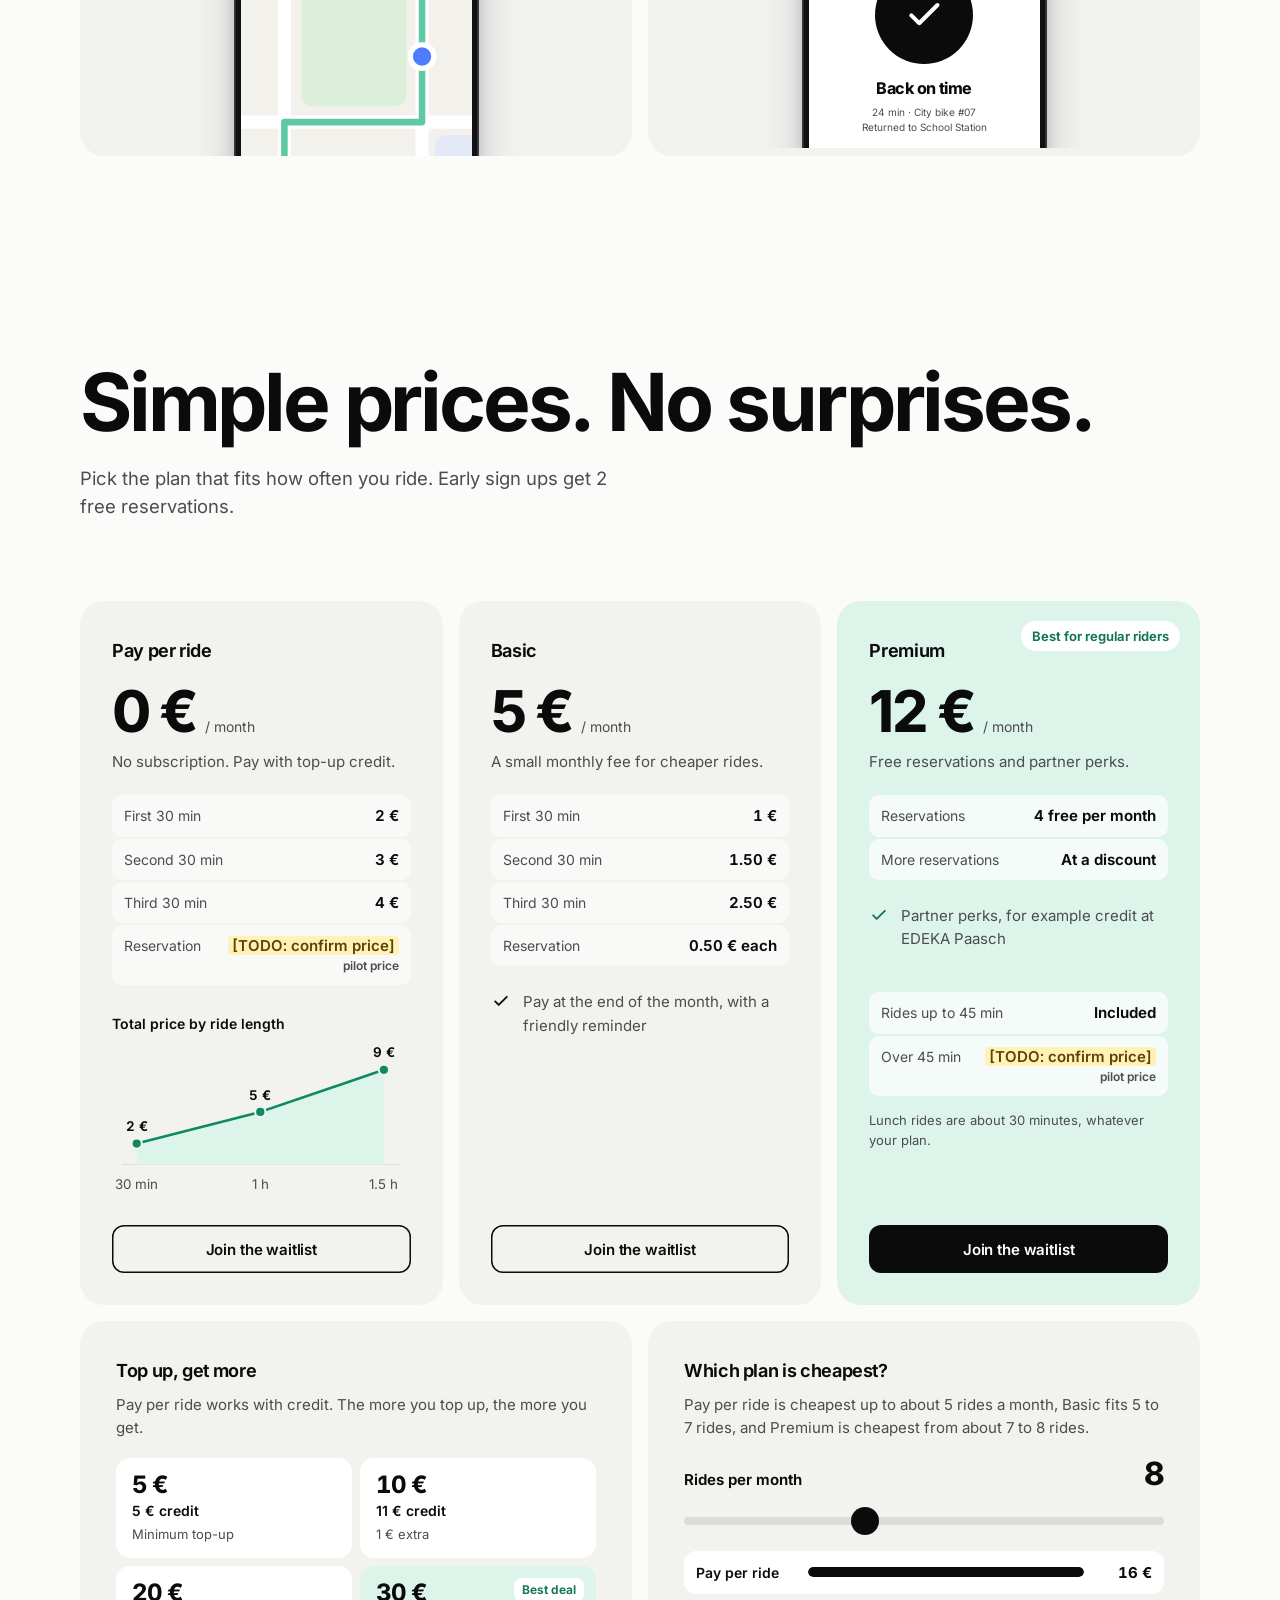
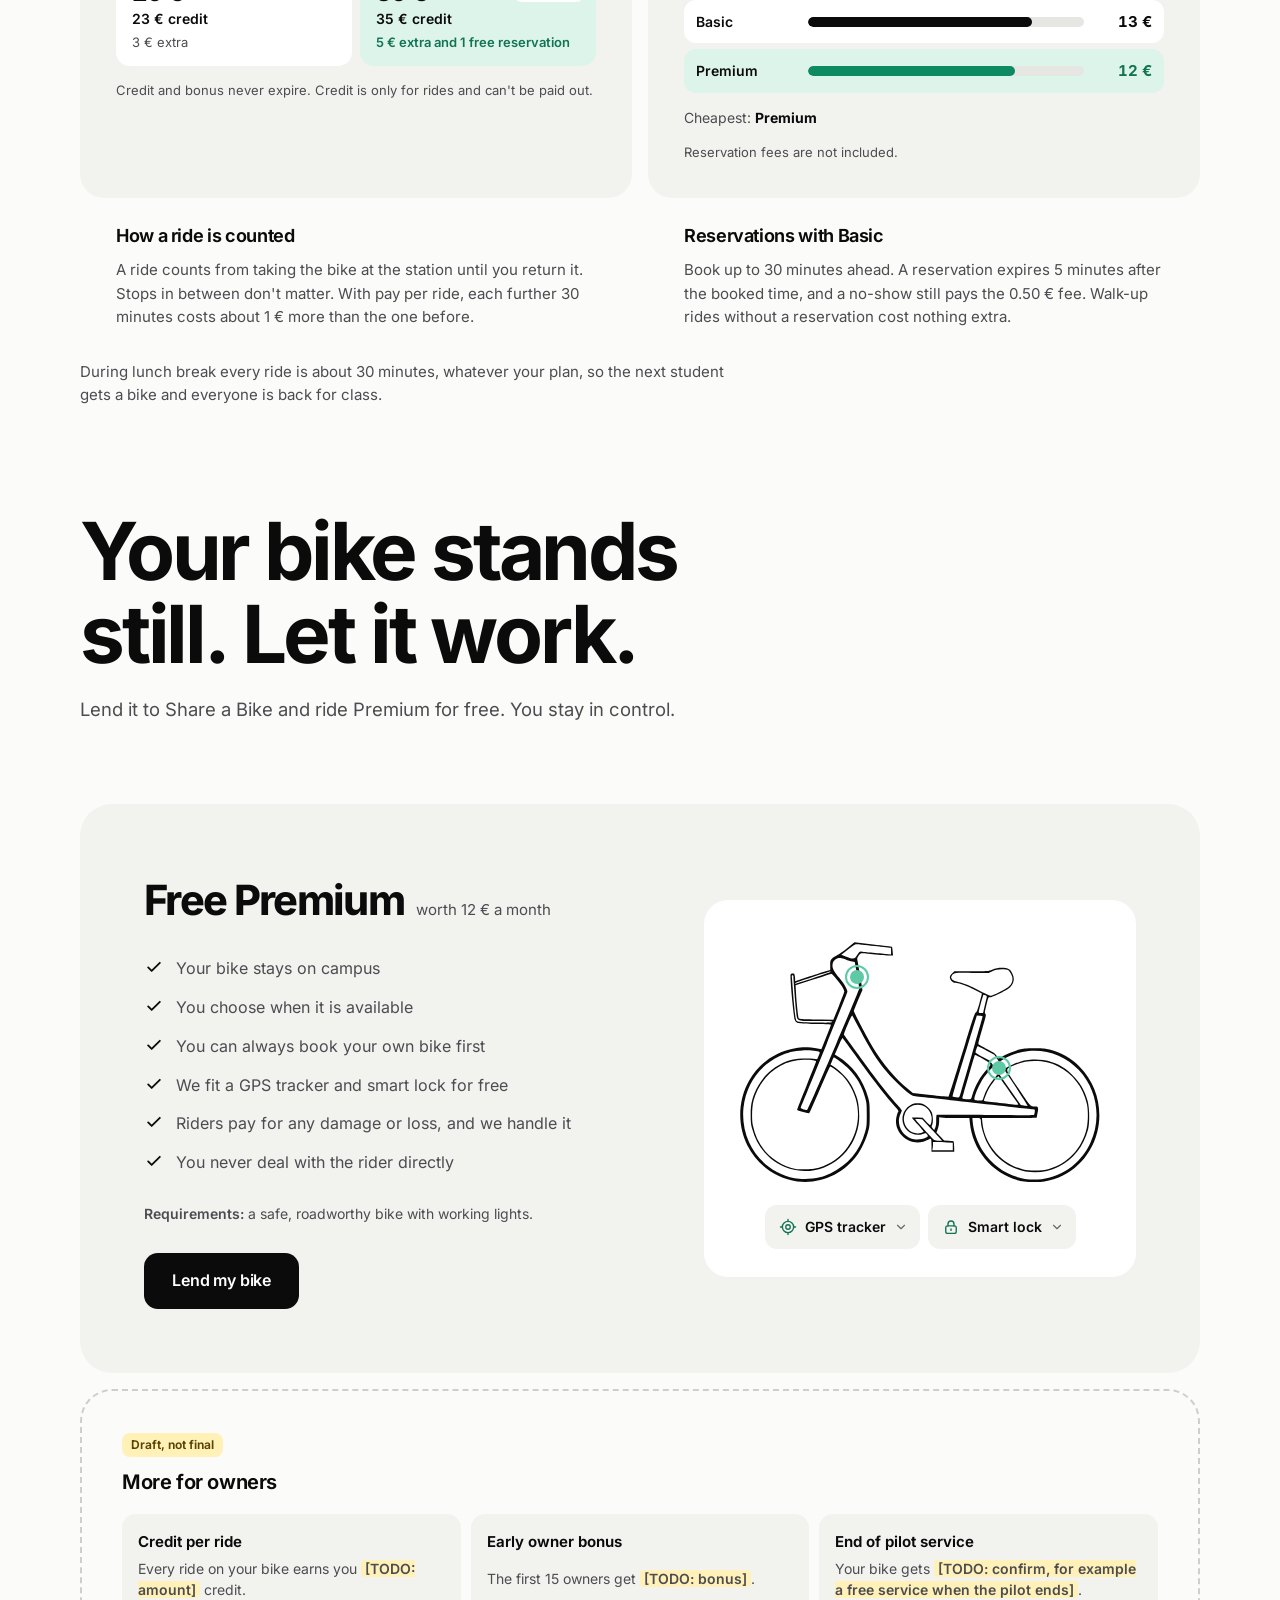
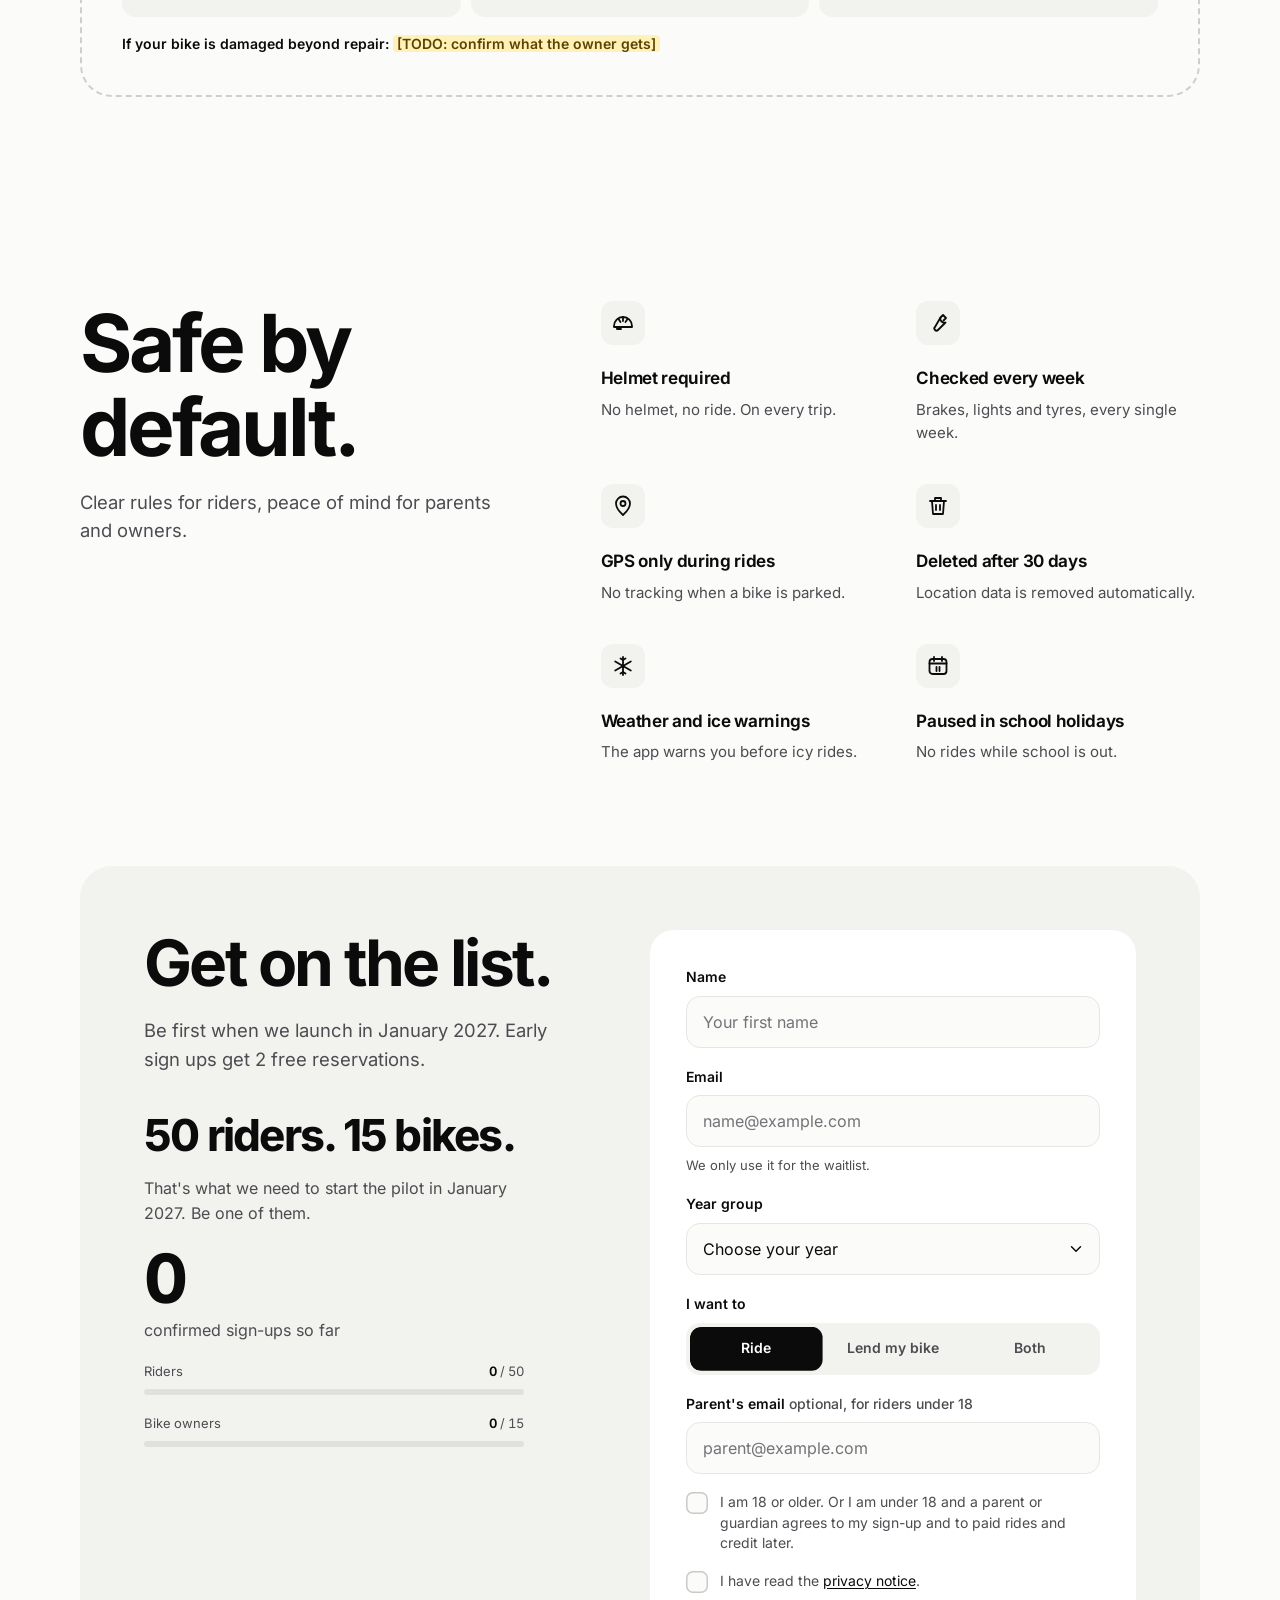
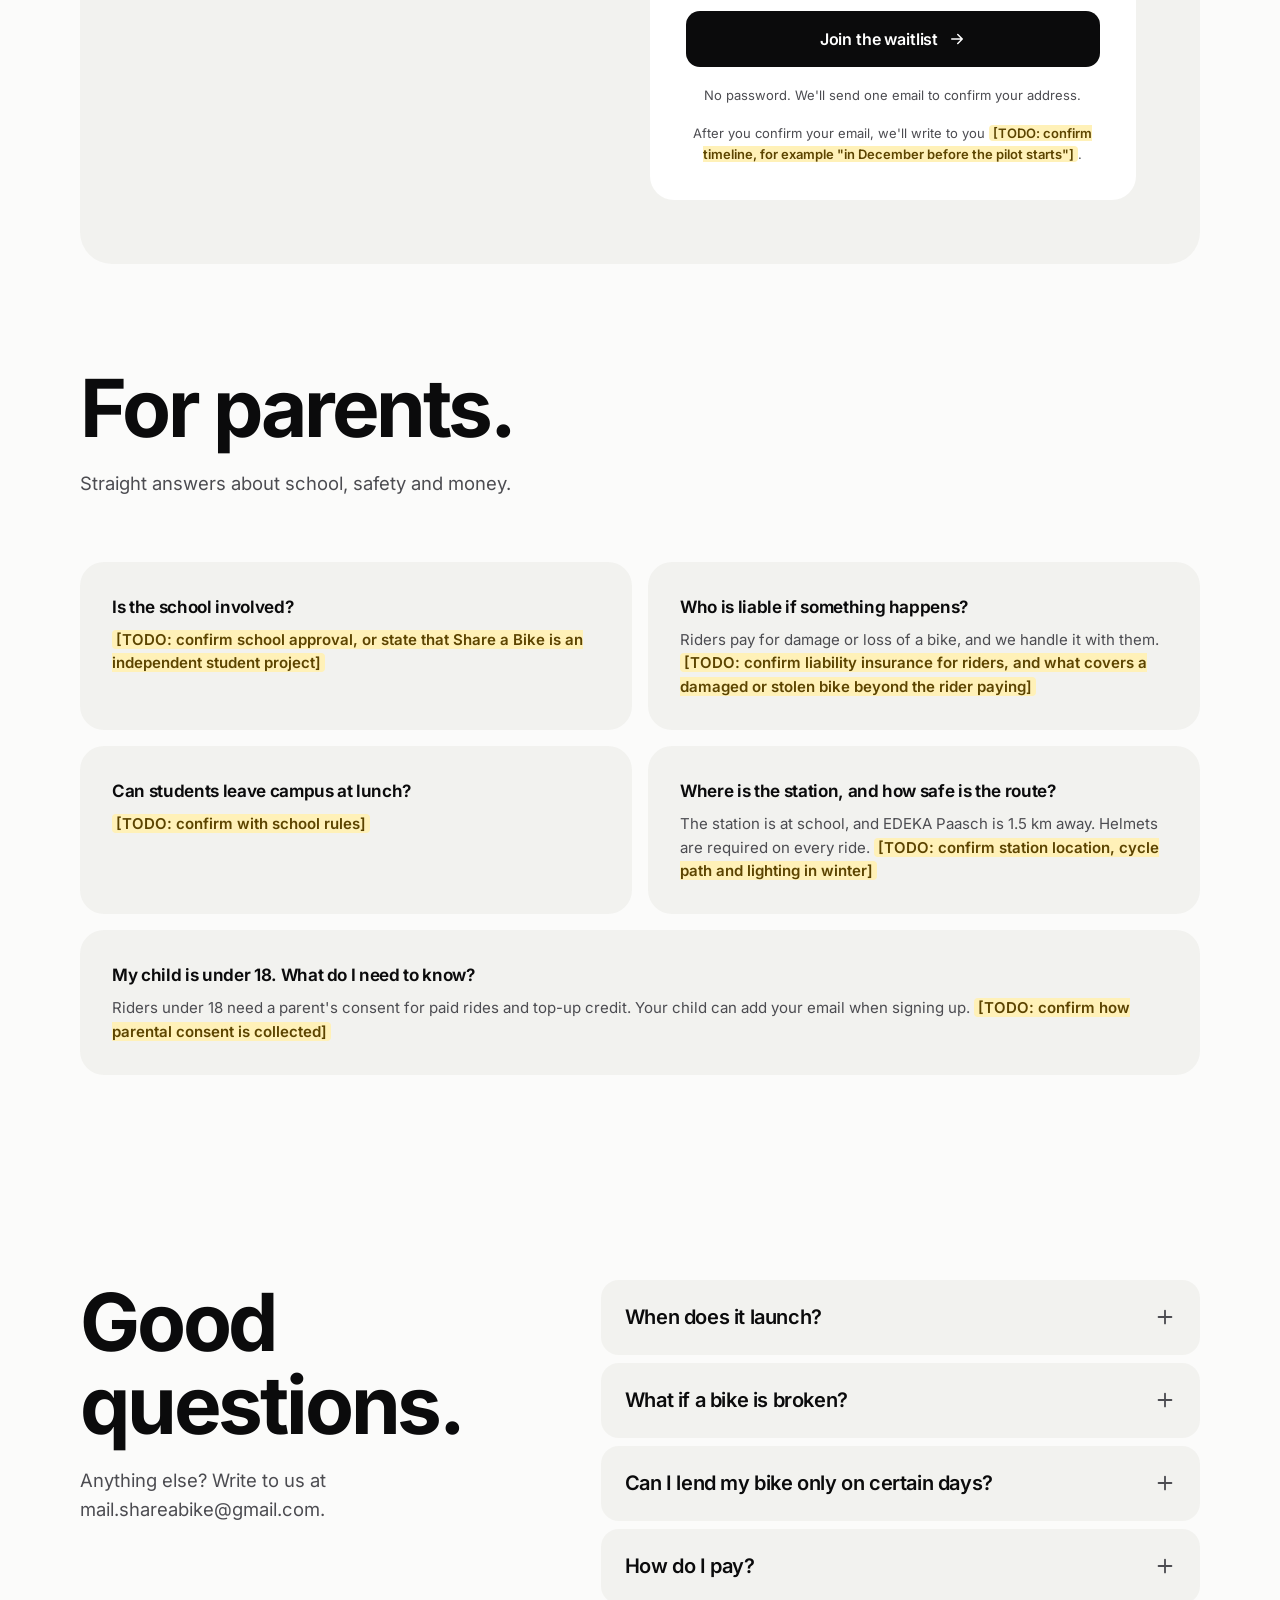
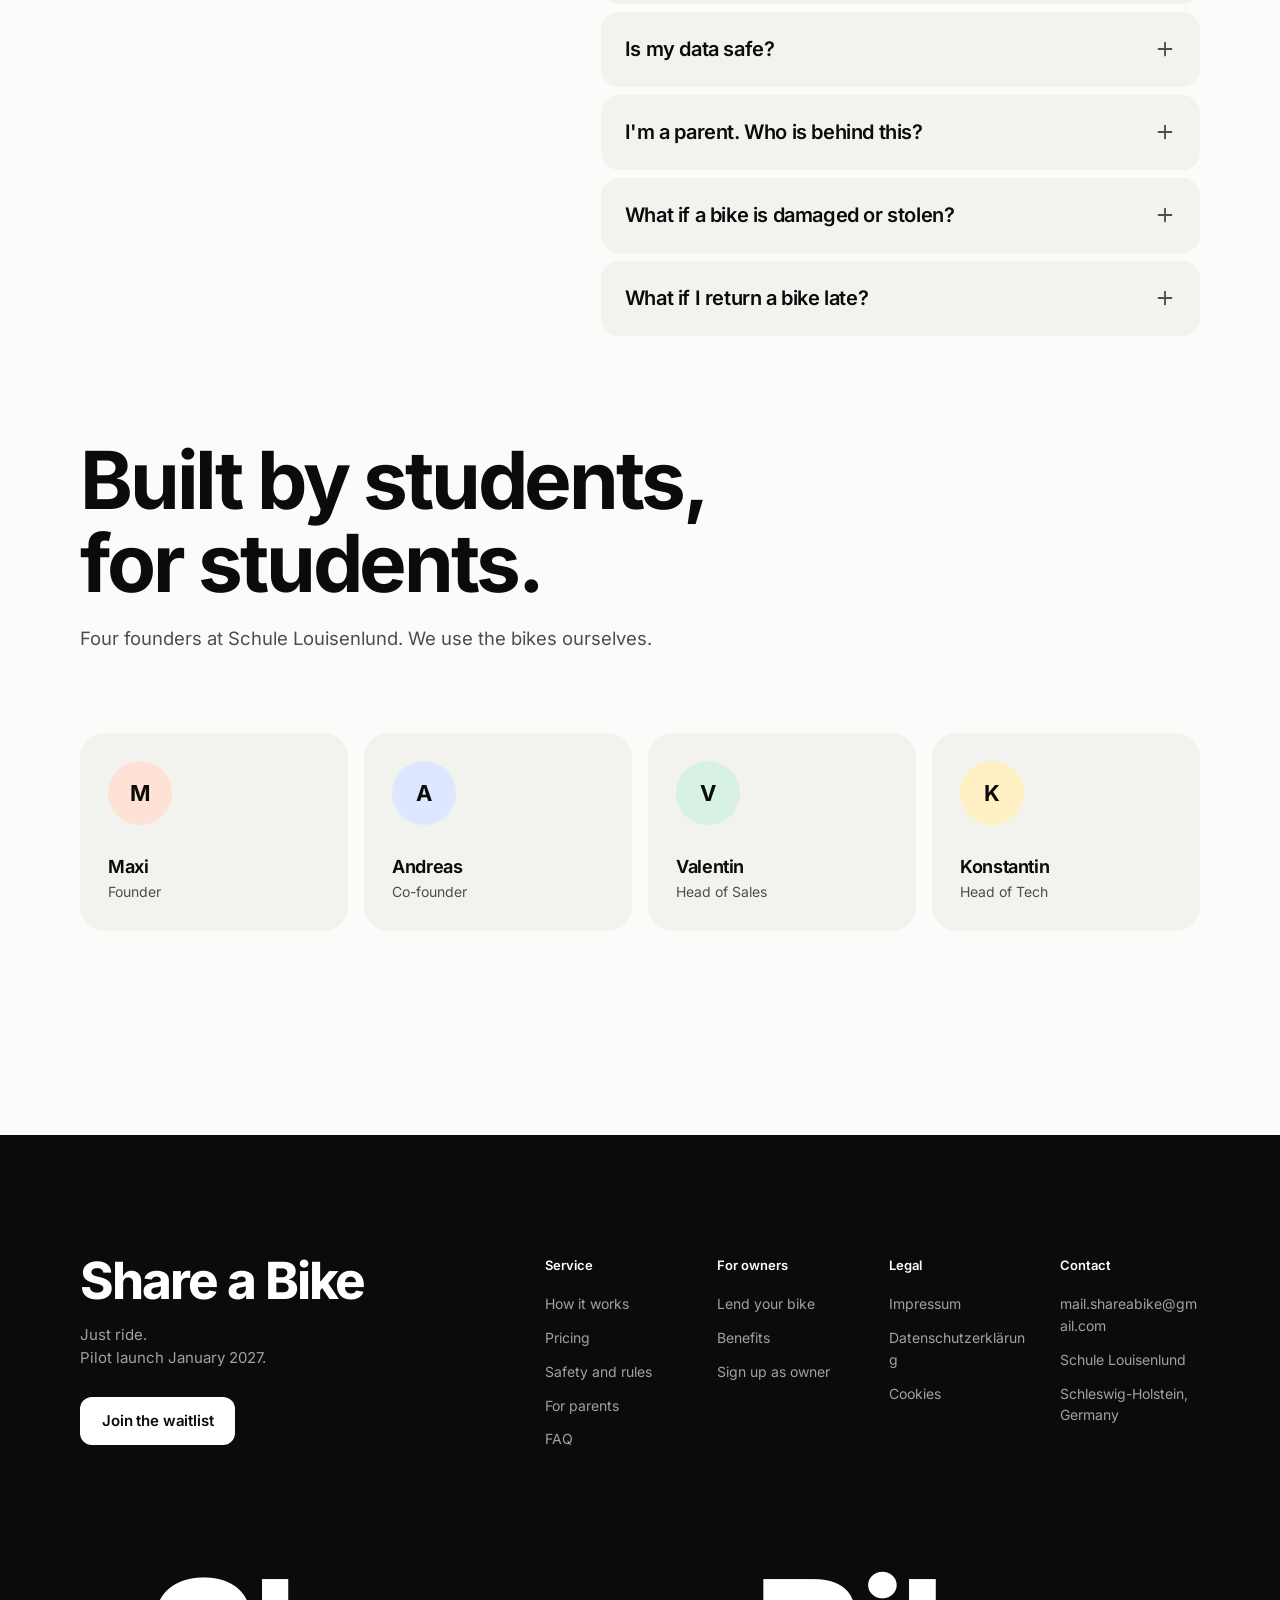
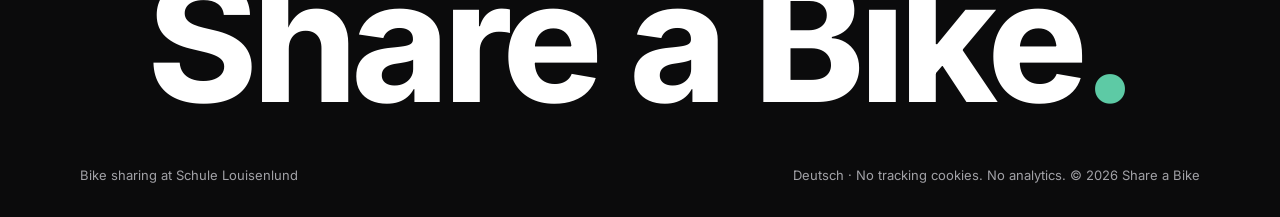
==== commit b861fbce: "Parents section, German page, cost slider and pilot placeholders - Open Graph points to shareabike.n" ====
--- a/site/index.html
+++ b/site/index.html
@@ -17,19 +17,21 @@
 <head>
   <meta charset="utf-8">
   <meta name="viewport" content="width=device-width, initial-scale=1, viewport-fit=cover, interactive-widget=resizes-content">
-  <title>Share a Bike · Student bike sharing at Schule Louisenlund</title>
+  <title>Share a Bike · Bike sharing at Schule Louisenlund</title>
   <meta name="description" content="Peer-to-peer bike sharing for students at Schule Louisenlund. Borrow a bike from the school station in seconds. Join the waitlist for the pilot in January 2027.">
   <meta name="theme-color" content="#FBFBFA">
 
-  <!-- Open Graph / WhatsApp preview.
-       IMPORTANT: og:image and og:url must be ABSOLUTE URLs. Replace
-       https://your-site.netlify.app with your real domain after deploying. -->
+  <!-- Open Graph / WhatsApp preview. og:image and og:url must be ABSOLUTE URLs.
+       Change https://shareabike.netlify.app here (and in de.html) if you move to your own domain. -->
+  <link rel="alternate" hreflang="en" href="https://shareabike.netlify.app/">
+  <link rel="alternate" hreflang="de" href="https://shareabike.netlify.app/de.html">
   <meta property="og:type" content="website">
   <meta property="og:site_name" content="Share a Bike">
-  <meta property="og:title" content="Share a Bike · Just ride.">
+  <meta property="og:title" content="Share a Bike · Bike sharing at Schule Louisenlund">
   <meta property="og:description" content="Borrow a bike from school in seconds. Back before the bell. Join the waitlist: early sign ups get 2 free reservations.">
-  <meta property="og:url" content="https://your-site.netlify.app/">
-  <meta property="og:image" content="https://your-site.netlify.app/img/og-image.png">
+  <meta property="og:url" content="https://shareabike.netlify.app/">
+  <meta property="og:locale" content="en_GB">
+  <meta property="og:image" content="https://shareabike.netlify.app/img/og-image.png">
   <meta property="og:image:width" content="1200">
   <meta property="og:image:height" content="630">
   <meta property="og:image:alt" content="Share a Bike: Just ride. A student bike sharing pilot at Schule Louisenlund.">
@@ -146,7 +148,7 @@
           <div class="nav__panel">
             <a class="nav__sub" href="#plan-single"><b>Pay per ride · 0 € / month</b><span>From 2 € per ride, pay with credit</span></a>
             <a class="nav__sub" href="#plan-basic"><b>Basic · 5 € / month</b><span>Rides from 1 €</span></a>
-            <a class="nav__sub" href="#plan-premium"><b>Premium · 12 € / month</b><span>Rides up to 45 minutes included</span></a>
+            <a class="nav__sub" href="#plan-premium"><b>Premium · 12 € / month</b><span>4 free reservations a month and perks</span></a>
             <a class="nav__sub" href="#top-up"><b>Top-up credit</b><span>Up to 5 € extra credit</span></a>
             <a class="nav__sub" href="#cheapest"><b>Which plan is cheapest?</b><span>Compare by rides per month</span></a>
           </div>
@@ -163,8 +165,12 @@
           </div>
         </div>
       </div>
+      <div class="nav__item">
+        <a class="nav__link" href="#parents">For parents</a>
+      </div>
     </nav>
 
+    <a class="lang-toggle" href="de.html" hreflang="de" lang="de" aria-label="Deutsche Version">DE</a>
     <a class="btn btn--dark btn--sm header__cta" href="#signup" data-role-select="ride">
       <span class="hide-xs">Join the waitlist</span><span class="show-xs">Join</span>
     </a>
@@ -178,7 +184,9 @@
     <a href="#how">How it works</a>
     <a href="#pricing">Pricing</a>
     <a href="#owners">For owners</a>
+    <a href="#parents">For parents</a>
     <a href="#faq">FAQ</a>
+    <a class="mobile-menu__lang" href="de.html" hreflang="de" lang="de">Deutsch</a>
   </nav>
 </header>
 
@@ -406,10 +414,10 @@
   <section class="ticker" aria-label="Why you can trust Share a Bike">
     <div class="ticker__track">
       <ul class="ticker__list">
-        <li>GPS tracked</li><li>Checked every week</li><li>Helmet required</li><li>No account needed</li><li>Data deleted after 30 days</li><li>Run by students</li>
+        <li>GPS tracked</li><li>Checked every week</li><li>Helmet required</li><li>No password, sign up in seconds</li><li>Data deleted after 30 days</li><li>Run by students</li>
       </ul>
       <ul class="ticker__list" aria-hidden="true">
-        <li>GPS tracked</li><li>Checked every week</li><li>Helmet required</li><li>No account needed</li><li>Data deleted after 30 days</li><li>Run by students</li>
+        <li>GPS tracked</li><li>Checked every week</li><li>Helmet required</li><li>No password, sign up in seconds</li><li>Data deleted after 30 days</li><li>Run by students</li>
       </ul>
     </div>
   </section>
@@ -580,7 +588,7 @@
       <p class="lead reveal">Pick the plan that fits how often you ride. Early sign ups get 2 free reservations.</p>
 
       <!-- Prices for the Louisenlund pilot (decided 3 Nov 2026). Every price lives here and in
-           the "Which plan is cheapest?" table below. "To be announced" = not decided yet. -->
+           the "Which plan is cheapest?" slider and table below. [TODO: ...] = to be filled in by the founders. -->
       <div class="plans">
         <!-- Pay per ride -->
         <article class="card plan reveal" id="plan-single">
@@ -591,7 +599,7 @@
             <div><dt>First 30 min</dt><dd>2 €</dd></div>
             <div><dt>Second 30 min</dt><dd>3 €</dd></div>
             <div><dt>Third 30 min</dt><dd>4 €</dd></div>
-            <div><dt>Reservation</dt><dd class="rates__tba">To be announced</dd></div>
+            <div><dt>Reservation</dt><dd><span class="todo">[TODO: confirm price]</span> <small class="rates__pilot">pilot price</small></dd></div>
           </dl>
           <!-- Pay per ride totals (line chart). Points: x = 24 / 144 / 264, y = 118 - price / 9 * 92. -->
           <figure class="price-chart">
@@ -636,16 +644,19 @@
           <p class="plan__badge">Best for regular riders</p>
           <h3 class="plan__name">Premium</h3>
           <p class="plan__price"><b>12 €</b><span>/ month</span></p>
-          <p class="plan__desc">Rides up to 45 minutes included.</p>
+          <p class="plan__desc">Free reservations and partner perks.</p>
           <dl class="rates">
-            <div><dt>Rides up to 45 min</dt><dd>Included</dd></div>
-            <div><dt>Over 45 min</dt><dd class="rates__tba">To be announced</dd></div>
             <div><dt>Reservations</dt><dd>4 free per month</dd></div>
             <div><dt>More reservations</dt><dd>At a discount</dd></div>
           </dl>
           <ul class="list">
             <li><svg><use href="#i-check"/></svg>Partner perks, for example credit at EDEKA Paasch</li>
           </ul>
+          <dl class="rates rates--after">
+            <div><dt>Rides up to 45 min</dt><dd>Included</dd></div>
+            <div><dt>Over 45 min</dt><dd><span class="todo">[TODO: confirm price]</span> <small class="rates__pilot">pilot price</small></dd></div>
+          </dl>
+          <p class="plan__note">Lunch rides are about 30 minutes, whatever your plan.</p>
           <a class="btn btn--dark btn--block" href="#signup" data-role-select="ride">Join the waitlist</a>
         </article>
       </div>
@@ -668,7 +679,23 @@
         <div class="pricing-box reveal" id="cheapest">
           <h3 class="pricing-box__title">Which plan is cheapest?</h3>
           <p class="pricing-box__text">Pay per ride is cheapest up to about 5 rides a month, Basic fits 5 to 7 rides, and Premium is cheapest from about 7 to 8 rides.</p>
-          <div class="compare-wrap">
+          <!-- Slider (js/main.js, "Cost slider"): monthly cost by rides per month.
+               Pay per ride 2 € per ride, Basic 5 € + 1 € per ride, Premium 12 € flat.
+               Rides under 30 minutes, reservation fees not included. Hidden without JS. -->
+          <div class="cost-slider" data-cost-slider hidden>
+            <div class="cost-slider__head">
+              <label class="cost-slider__label" for="rides-n">Rides per month</label>
+              <output class="cost-slider__value" id="rides-out" for="rides-n" data-rides>8</output>
+            </div>
+            <input class="planner__range" id="rides-n" type="range" min="1" max="20" step="1" value="8">
+            <ul class="cost-slider__plans">
+              <li data-plan="ppr"><span class="cost-slider__name">Pay per ride</span><span class="cost-slider__track"><i></i></span><b data-cost="ppr">16 €</b></li>
+              <li data-plan="basic"><span class="cost-slider__name">Basic</span><span class="cost-slider__track"><i></i></span><b data-cost="basic">13 €</b></li>
+              <li data-plan="premium"><span class="cost-slider__name">Premium</span><span class="cost-slider__track"><i></i></span><b data-cost="premium">12 €</b></li>
+            </ul>
+            <p class="cost-slider__best" aria-live="polite">Cheapest: <b data-best>Premium</b></p>
+          </div>
+          <div class="compare-wrap" data-cost-table>
             <table class="compare-plans">
               <caption>Monthly cost for rides under 30 minutes</caption>
               <thead><tr><th scope="col">Rides a month</th><th scope="col">Pay per ride</th><th scope="col">Basic</th><th scope="col">Premium</th></tr></thead>
@@ -741,6 +768,17 @@
           </div>
         </div>
       </div>
+      <!-- DRAFT owner offer options: pick one (or none) and delete the rest. -->
+      <div class="owner-draft reveal" id="owner-offer">
+        <p class="draft-tag">Draft, not final</p>
+        <h3 class="owner-draft__title">More for owners</h3>
+        <ul class="owner-draft__options">
+          <li><b>Credit per ride</b><span>Every ride on your bike earns you <span class="todo">[TODO: amount]</span> credit.</span></li>
+          <li><b>Early owner bonus</b><span>The first 15 owners get <span class="todo">[TODO: bonus]</span>.</span></li>
+          <li><b>End of pilot service</b><span>Your bike gets <span class="todo">[TODO: confirm, for example a free service when the pilot ends]</span>.</span></li>
+        </ul>
+        <p class="owner-draft__note"><b>If your bike is damaged beyond repair:</b> <span class="todo">[TODO: confirm what the owner gets]</span></p>
+      </div>
     </div>
   </section>
 
@@ -778,23 +816,19 @@
           <h2 class="h2 h2--sm">Get on the list.</h2>
           <p class="lead">Be first when we launch in January 2027. Early sign ups get 2 free reservations.</p>
 
-          <!-- Counter (js/main.js, section 5). Until CONFIG.showCountFrom people have
-               confirmed, it shows the goal; after that the live numbers. -->
+          <!-- Counter (js/main.js, section 5): confirmed sign-ups from the backend.
+               Starts at 0, so the page also looks right without JS or if loading fails. -->
           <div class="counter" data-counter>
-            <div class="counter__goal" data-counter-goal>
-              <p class="counter__headline">50 riders. 15 bikes.</p>
-              <p class="counter__text">That's what we need to start the pilot in January 2027. Be one of them.</p>
-            </div>
-            <div class="counter__live" data-counter-live hidden>
-            <p class="counter__total"><b data-count="total">–</b> <span>students already on the list</span></p>
+            <p class="counter__headline">50 riders. 15 bikes.</p>
+            <p class="counter__text">That's what we need to start the pilot in January 2027. Be one of them.</p>
+            <p class="counter__total"><b data-count="total">0</b> <span>confirmed sign-ups so far</span></p>
             <div class="goal">
-              <div class="goal__row"><span>Riders</span><span><b data-count="riders">–</b> / <span data-goal="riders">50</span></span></div>
+              <div class="goal__row"><span>Riders</span><span><b data-count="riders">0</b> / <span data-goal="riders">50</span></span></div>
               <div class="goal__bar"><i data-bar="riders"></i></div>
             </div>
             <div class="goal">
-              <div class="goal__row"><span>Bike owners</span><span><b data-count="owners">–</b> / <span data-goal="owners">15</span></span></div>
+              <div class="goal__row"><span>Bike owners</span><span><b data-count="owners">0</b> / <span data-goal="owners">15</span></span></div>
               <div class="goal__bar"><i data-bar="owners"></i></div>
-            </div>
             </div>
           </div>
         </div>
@@ -815,8 +849,21 @@
             </div>
 
             <div class="field">
-              <label for="f-class">Class or year</label>
-              <input id="f-class" name="class_year" type="text" autocorrect="off" enterkeyhint="next" maxlength="20" required aria-describedby="err-class_year" placeholder="e.g. 10b or Year 11">
+              <label for="f-class">Year group</label>
+              <!-- [TODO: confirm the school's year groups] -->
+              <select id="f-class" name="class_year" required aria-describedby="err-class_year">
+                <option value="">Choose your year</option>
+                <option value="Year 5">Year 5</option>
+                <option value="Year 6">Year 6</option>
+                <option value="Year 7">Year 7</option>
+                <option value="Year 8">Year 8</option>
+                <option value="Year 9">Year 9</option>
+                <option value="Year 10">Year 10</option>
+                <option value="Year 11">Year 11</option>
+                <option value="Year 12">Year 12</option>
+                <option value="Year 13">Year 13</option>
+                <option value="Other">Other</option>
+              </select>
               <p class="field__error" id="err-class_year" data-error-for="class_year" role="alert" hidden></p>
             </div>
 
@@ -845,10 +892,18 @@
               <p class="field__error" id="err-bike_type" data-error-for="bike_type" role="alert" hidden></p>
             </div>
 
+            <!-- LEGAL REVIEW: consent wording for under 18s and the parent email field
+                 must be checked by someone qualified before launch. -->
+            <div class="field">
+              <label for="f-parent">Parent's email <span class="field__optional">optional, for riders under 18</span></label>
+              <input id="f-parent" name="parent_email" type="email" autocomplete="off" inputmode="email" autocapitalize="none" autocorrect="off" spellcheck="false" maxlength="120" aria-describedby="err-parent_email" placeholder="parent@example.com">
+              <p class="field__error" id="err-parent_email" data-error-for="parent_email" role="alert" hidden></p>
+            </div>
+
             <label class="check">
               <input type="checkbox" name="age_ok" required aria-describedby="err-age_ok">
               <span class="check__box"><svg><use href="#i-check"/></svg></span>
-              <span>I am 16 or older, or I have my parent's permission.</span>
+              <span>I am 18 or older. Or I am under 18 and a parent or guardian agrees to my sign-up and to paid rides and credit later.</span>
             </label>
             <p class="field__error" id="err-age_ok" data-error-for="age_ok" role="alert" hidden></p>
 
@@ -871,7 +926,8 @@
               <span class="btn__label">Join the waitlist</span>
               <svg class="btn__icon"><use href="#i-arrow"/></svg>
             </button>
-            <p class="form__fine">No account, no password. We'll send one email to confirm your address.</p>
+            <p class="form__fine">No password. We'll send one email to confirm your address.</p>
+            <p class="form__fine">After you confirm your email, we'll write to you <span class="todo">[TODO: confirm timeline, for example "in December before the pilot starts"]</span>.</p>
           </form>
 
           <!-- Thank-you state, shown after a successful submit -->
@@ -883,6 +939,39 @@
           </div>
         </div>
       </div>
+    </div>
+  </section>
+
+  <!-- ========================================================================
+       SECTION 8b · FOR PARENTS
+       Short answers. Every [TODO] must be confirmed by the founders.
+       ======================================================================== -->
+  <section class="section section--tight-top" id="parents">
+    <div class="container">
+      <h2 class="h2 reveal">For parents.</h2>
+      <p class="lead reveal">Straight answers about school, safety and money.</p>
+      <ul class="parents">
+        <li class="reveal">
+          <h3>Is the school involved?</h3>
+          <p><span class="todo">[TODO: confirm school approval, or state that Share a Bike is an independent student project]</span></p>
+        </li>
+        <li class="reveal">
+          <h3>Who is liable if something happens?</h3>
+          <p>Riders pay for damage or loss of a bike, and we handle it with them. <span class="todo">[TODO: confirm liability insurance for riders, and what covers a damaged or stolen bike beyond the rider paying]</span></p>
+        </li>
+        <li class="reveal">
+          <h3>Can students leave campus at lunch?</h3>
+          <p><span class="todo">[TODO: confirm with school rules]</span></p>
+        </li>
+        <li class="reveal">
+          <h3>Where is the station, and how safe is the route?</h3>
+          <p>The station is at school, and EDEKA Paasch is 1.5 km away. Helmets are required on every ride. <span class="todo">[TODO: confirm station location, cycle path and lighting in winter]</span></p>
+        </li>
+        <li class="reveal">
+          <h3>My child is under 18. What do I need to know?</h3>
+          <p>Riders under 18 need a parent's consent for paid rides and top-up credit. Your child can add your email when signing up. <span class="todo">[TODO: confirm how parental consent is collected]</span></p>
+        </li>
+      </ul>
     </div>
   </section>
 
@@ -927,7 +1016,7 @@
         </details>
         <details>
           <summary>What if I return a bike late?<svg><use href="#i-plus"/></svg></summary>
-          <p>You get a short block from the service, so the next rider is not left waiting.</p>
+          <p>Late returns lead to a booking block, so the next rider is not left waiting: <span class="todo">[TODO: confirm block length per minutes late]</span>.</p>
         </details>
       </div>
       </div>
@@ -970,6 +1059,7 @@
           <a href="#how">How it works</a>
           <a href="#pricing">Pricing</a>
           <a href="#safety">Safety and rules</a>
+          <a href="#parents">For parents</a>
           <a href="#faq">FAQ</a>
         </div>
         <div>
@@ -996,7 +1086,7 @@
     <p class="footer__giant" aria-hidden="true">Share a Bike<span>.</span></p>
     <div class="footer__bottom">
       <p>Bike sharing at Schule Louisenlund</p>
-      <p>No tracking cookies. No analytics. © <span data-year>2026</span> Share&nbsp;a&nbsp;Bike</p>
+      <p><a href="de.html" hreflang="de" lang="de">Deutsch</a> · No tracking cookies. No analytics. © <span data-year>2026</span> Share&nbsp;a&nbsp;Bike</p>
     </div>
   </div>
 </footer>
--- a/site/css/style.css
+++ b/site/css/style.css
@@ -240,7 +240,7 @@
   .glass, .glass.glass--svg { background: rgba(255,255,255,.97); -webkit-backdrop-filter: none; backdrop-filter: none; }
 }
 
-.logo { display: inline-flex; align-items: center; gap: 9px; text-decoration: none; font-weight: 700; letter-spacing: -.03em; font-size: 17px; margin-right: auto; }
+.logo { display: inline-flex; align-items: center; gap: 9px; text-decoration: none; font-weight: 700; letter-spacing: -.03em; font-size: 17px; margin-right: auto; white-space: nowrap; }
 .logo__mark { width: 32px; height: 30px; color: var(--ink); }
 .logo__mark svg { width: 100%; height: 100%; }
 
@@ -317,14 +317,18 @@
 }
 @starting-style { .mobile-menu { opacity: 0; transform: translateY(-6px) scale(.98); } }
 .mobile-menu a { padding: 14px 16px; border-radius: 14px; font-size: 17px; font-weight: 600; letter-spacing: -.02em; text-decoration: none; }
+.mobile-menu a.mobile-menu__lang { color: var(--ink-2); font-size: 15px; }
+.menu-toggle, .header__cta, .lang-toggle { flex-shrink: 0; }
 .mobile-menu a:active { background: rgba(0,0,0,.06); }
 
+@media (max-width: 1040px) {
+  .nav { display: none; }       /* four links need room; the menu button takes over */
+  .menu-toggle { display: inline-flex; }
+}
 @media (max-width: 760px) {
-  .nav { display: none; }
-  .menu-toggle { display: inline-flex; }
   .glass { height: 60px; padding: 0 8px 0 16px; gap: 6px; border-radius: 22px; }
 }
-@media (max-width: 380px) {
+@media (max-width: 480px) {
   .hide-xs { display: none; }
   .show-xs { display: inline; }
 }
@@ -424,7 +428,7 @@
 .planner__mode { grid-area: mode; font-size: 15px; font-weight: 650; }
 .planner__track { grid-area: track; display: flex; gap: 3px; height: 28px; }
 .seg { width: calc(var(--m) / var(--total) * 100%); border-radius: 7px; background: var(--ink); transition: width 120ms var(--ease), background-color 150ms ease; } /* follows the thumb while dragging */
-.seg--stay { background: var(--accent); }
+.seg--stay { background: var(--accent-mark); } /* #0E8A62: 3:1+ on the grey card */
 .seg--late { background: #D93A2B; }
 .planner__result { grid-area: result; font-size: 15px; color: var(--ink-2); }
 .planner__result b { color: var(--ink); font-weight: 700; font-variant-numeric: tabular-nums; }
@@ -728,13 +732,14 @@
 .footer { background: var(--ink); color: #A1A1A6; padding: clamp(72px, 10vw, 120px) 0 calc(32px + env(safe-area-inset-bottom, 0px)); margin-top: var(--section); }
 .footer a { text-decoration: none; transition: color .2s; }
 @media (hover: hover) and (pointer: fine) { .footer a:hover { color: #fff; } .footer a.btn--light:hover { color: var(--ink); } }
-.footer__top { display: grid; grid-template-columns: 1fr 1.6fr; gap: 56px; }
+.footer__top { display: grid; grid-template-columns: minmax(0, 1fr) minmax(0, 1.6fr); gap: 56px; }
 .footer__word { font-size: clamp(2.25rem, 4vw, 3.25rem); font-weight: 750; letter-spacing: -.04em; line-height: 1; color: #fff; margin-bottom: 16px; }
 .footer__giant { margin-top: clamp(64px, 9vw, 120px); font-size: clamp(3.25rem, 13.2vw, 12.5rem); font-weight: 750; letter-spacing: -.04em; line-height: .9; color: #fff; white-space: nowrap; text-align: center; overflow: hidden; }
 .footer__giant span { color: var(--accent); }
 .footer__brand p:not(.footer__word) { margin-bottom: 28px; font-size: 15px; }
 .footer__cols { display: grid; grid-template-columns: repeat(4, 1fr); gap: 32px; }
-.footer__cols div { display: grid; align-content: start; gap: 12px; font-size: 14px; }
+.footer__cols div { display: grid; align-content: start; gap: 12px; font-size: 14px; min-width: 0; }
+.footer__cols a { overflow-wrap: anywhere; }
 .footer__cols h4 { margin-bottom: 6px; font-size: 13px; font-weight: 600; color: #fff; }
 .footer__bottom { margin-top: clamp(32px, 4vw, 48px); display: flex; flex-wrap: wrap; justify-content: space-between; gap: 12px; font-size: 13px; }
 @media (max-width: 900px) {
@@ -861,3 +866,71 @@
 .check:active .check__box { transform: scale(.92); }
 .check__box { transition: background-color .2s, box-shadow .2s, transform .1s var(--ease); } /* taste-skill-ignore: checkbox (form field) */
 .faq summary, .nav__link, .footer__cols a, .menu-toggle, .segmented span { transition-property: opacity, transform, color, background-color, box-shadow; transition-duration: 100ms; }
+
+/* ---- Founder placeholders: visible on purpose so nothing is forgotten ---- */
+.todo { padding: 0 4px; border-radius: 4px; background: #FFF1B8; color: #5C4400; font-weight: 600; }
+
+/* ---- Language switch in the header ---- */
+.lang-toggle {
+  display: inline-grid; place-items: center; height: 36px; min-width: 40px; padding: 0 10px; margin-left: 4px;
+  border-radius: 10px; background: rgba(255,255,255,.6); font-size: 13px; font-weight: 650; text-decoration: none; color: var(--ink);
+  transition: background-color 150ms ease;
+}
+.lang-toggle:active { background: rgba(0,0,0,.06); }
+@media (hover: hover) and (pointer: fine) { .lang-toggle:hover { background: #fff; } }
+
+/* ---- Pricing additions ---- */
+.rates__pilot { display: block; font-size: 12px; font-weight: 600; color: var(--ink-2); }
+.rates--after { margin-top: 14px; }
+.plan__note { margin: 8px 0 20px; font-size: 13px; color: var(--ink-2); }
+
+.cost-slider { margin-top: 18px; display: grid; gap: 14px; }
+.cost-slider__head { display: flex; justify-content: space-between; align-items: baseline; }
+.cost-slider__label { font-size: 15px; font-weight: 650; }
+.cost-slider__value { font-size: 2rem; font-weight: 750; letter-spacing: -.04em; line-height: 1; font-variant-numeric: tabular-nums; }
+.cost-slider__plans { display: grid; gap: 6px; }
+.cost-slider__plans li { display: grid; grid-template-columns: 100px 1fr 56px; align-items: center; gap: 12px; padding: 10px 12px; border-radius: 12px; background: var(--surface); transition: background-color 200ms ease; }
+.cost-slider__name { font-size: 14px; font-weight: 600; }
+.cost-slider__track { height: 10px; border-radius: 99px; background: #E6E6E2; overflow: hidden; }
+.cost-slider__track i { display: block; height: 100%; width: var(--w, 0%); border-radius: inherit; background: var(--ink); transition: width 200ms var(--ease); }
+.cost-slider__plans b { text-align: right; font-size: 15px; font-weight: 700; font-variant-numeric: tabular-nums; }
+.cost-slider__plans li.is-best { background: var(--accent-soft); }
+.cost-slider__plans li.is-best .cost-slider__track i { background: var(--accent-mark); }
+.cost-slider__plans li.is-best b { color: var(--accent-strong); }
+.cost-slider__best { font-size: 14px; color: var(--ink-2); }
+.cost-slider__best b { color: var(--ink); }
+.js .compare-wrap[data-cost-table].is-replaced { display: none; }
+
+/* ---- Owner offer draft ---- */
+.owner-draft { margin-top: 16px; padding: clamp(24px, 4vw, 40px); border-radius: var(--radius-lg); border: 2px dashed #CFCFCA; } /* taste-skill-ignore: draft marker, remove with the draft */
+.draft-tag { display: inline-block; margin-bottom: 10px; padding: 3px 9px; border-radius: 8px; background: #FFF1B8; color: #5C4400; font-size: 12px; font-weight: 650; }
+.owner-draft__title { font-size: 20px; font-weight: 650; letter-spacing: -.02em; }
+.owner-draft__options { margin-top: 16px; display: grid; grid-template-columns: repeat(3, 1fr); gap: 10px; }
+.owner-draft__options li { display: grid; gap: 4px; padding: 16px; border-radius: 14px; background: var(--card); }
+.owner-draft__options b { font-size: 15px; font-weight: 650; }
+.owner-draft__options span { font-size: 14px; color: var(--ink-2); }
+.owner-draft__note { margin-top: 16px; font-size: 14px; color: var(--ink-2); }
+.owner-draft__note b { color: var(--ink); font-weight: 600; }
+@media (max-width: 760px) { .owner-draft__options { grid-template-columns: 1fr; } }
+
+/* ---- For parents ---- */
+.parents { margin-top: clamp(40px, 6vw, 64px); display: grid; grid-template-columns: repeat(2, 1fr); gap: 16px; }
+.parents li { padding: clamp(22px, 3vw, 32px); border-radius: var(--radius); background: var(--card); min-width: 0; }
+.parents h3 { font-size: 17px; font-weight: 650; letter-spacing: -.02em; }
+.parents p { margin-top: 8px; font-size: 15px; color: var(--ink-2); }
+.parents li:last-child:nth-child(odd) { grid-column: 1 / -1; }
+@media (max-width: 760px) { .parents { grid-template-columns: 1fr; } }
+
+/* ---- Form additions ---- */
+.field__optional { font-weight: 500; color: var(--ink-2); }
+@media (max-width: 380px) {
+  .logo { font-size: 16px; gap: 7px; }
+  .lang-toggle { min-width: 34px; padding: 0 6px; margin-left: 0; }
+  .header__cta { margin-left: 0; padding-left: 14px; padding-right: 14px; }
+}
+@media (max-width: 340px) {
+  .lang-toggle { display: none; }
+  .glass { padding-left: 12px; gap: 4px; }
+  .logo { font-size: 15px; gap: 6px; }
+  .header__cta { padding-left: 12px; padding-right: 12px; }
+}
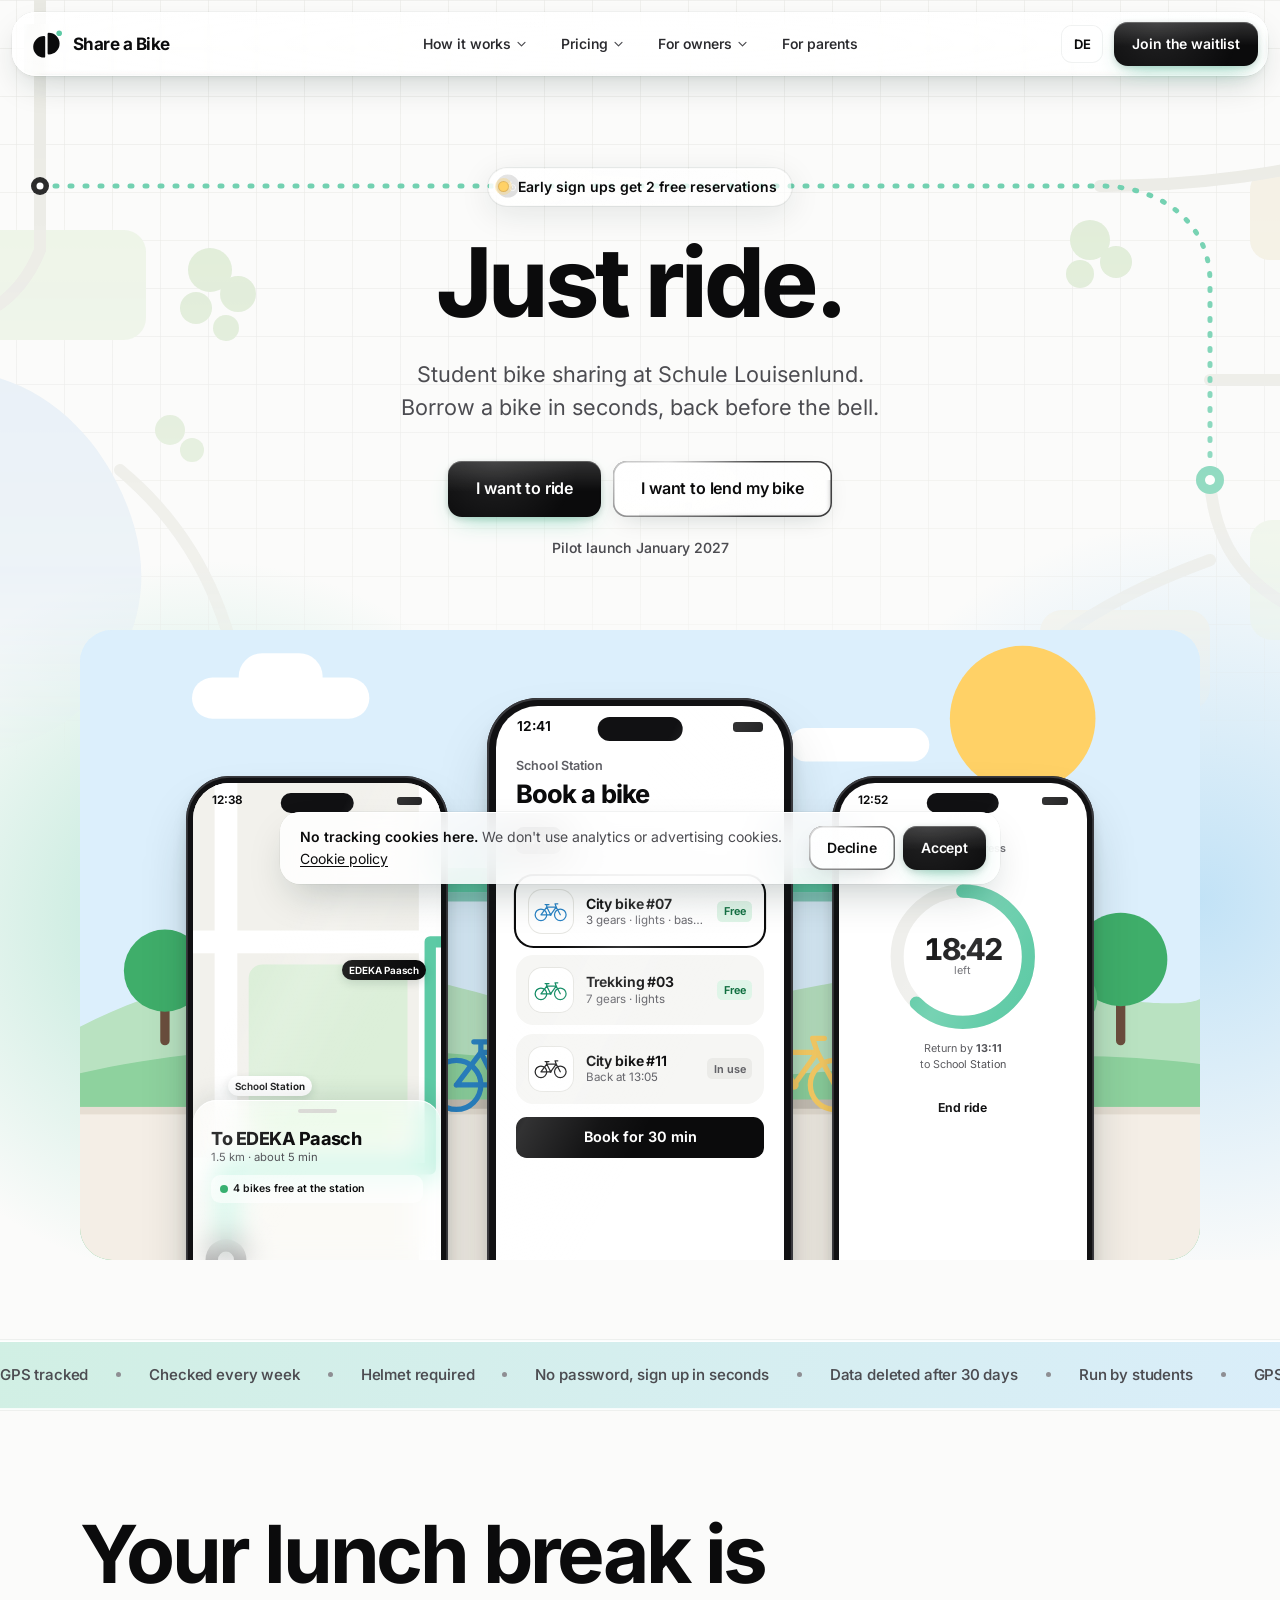
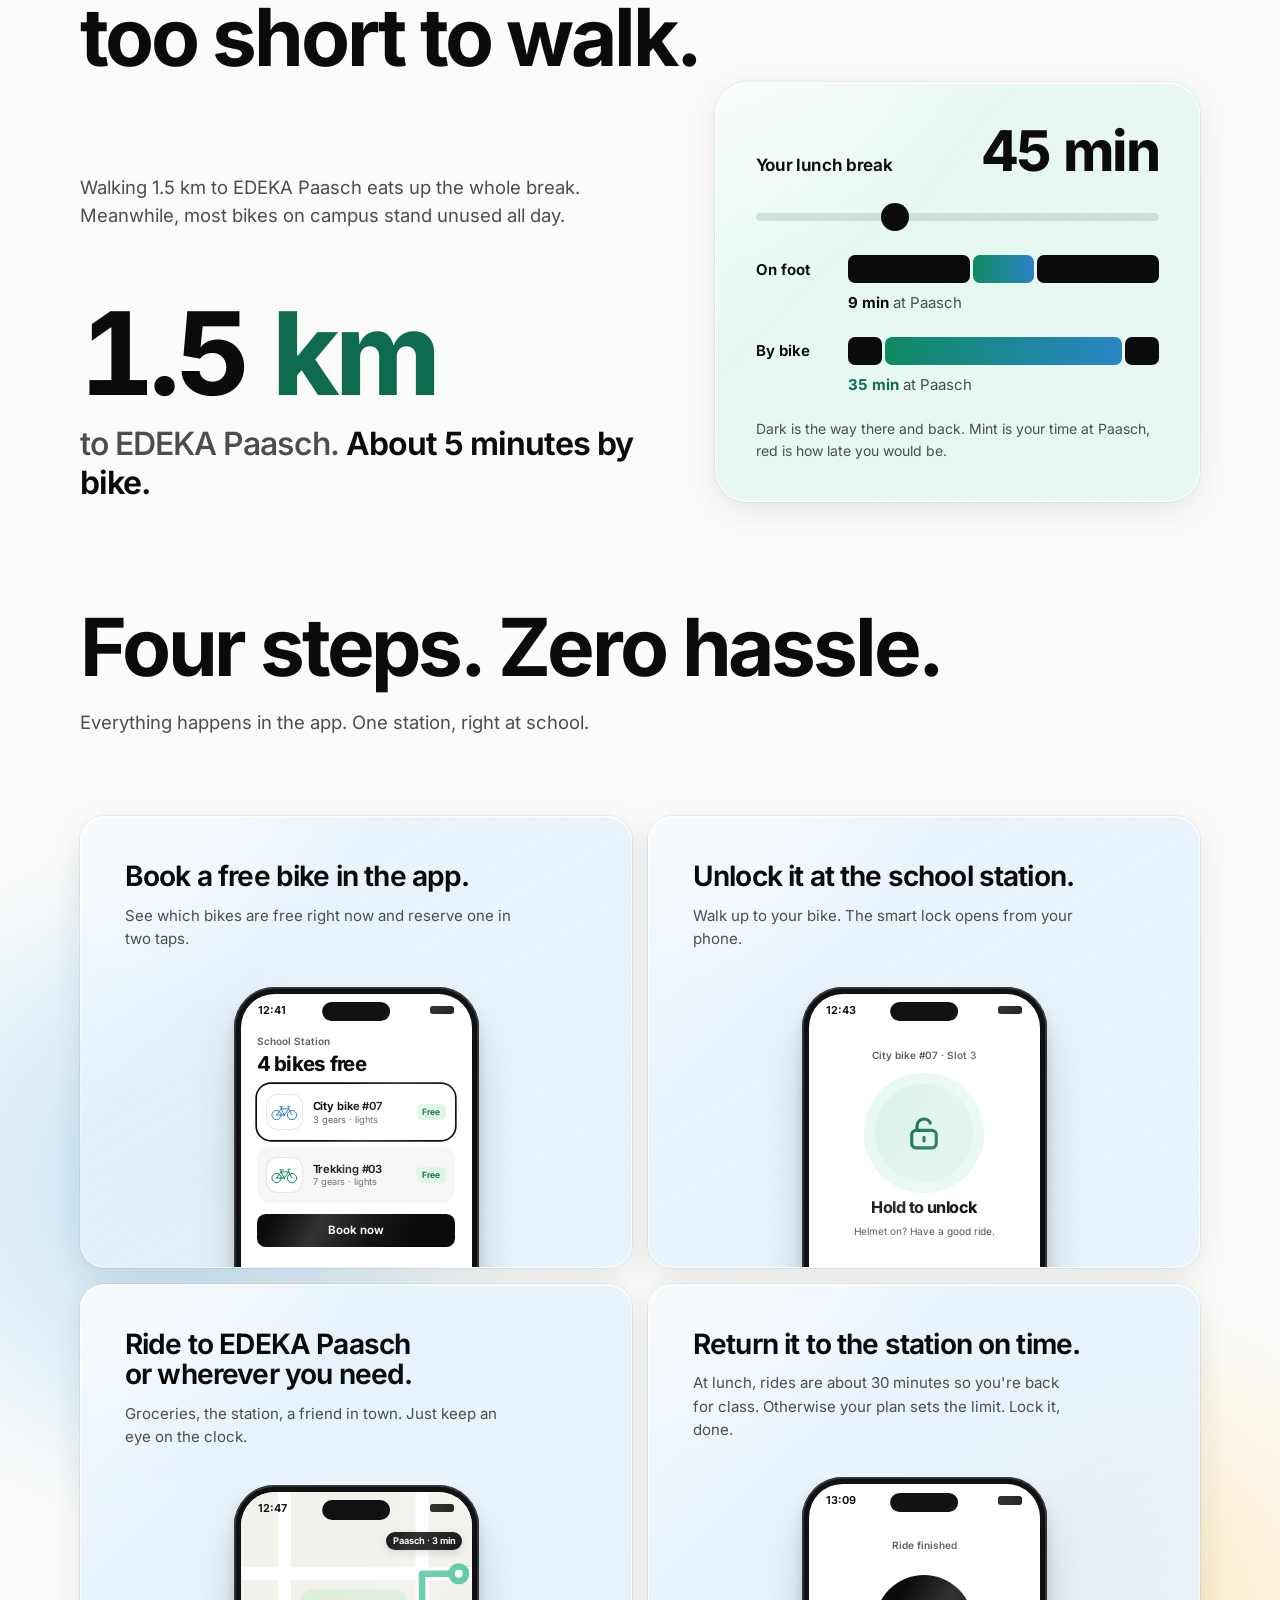
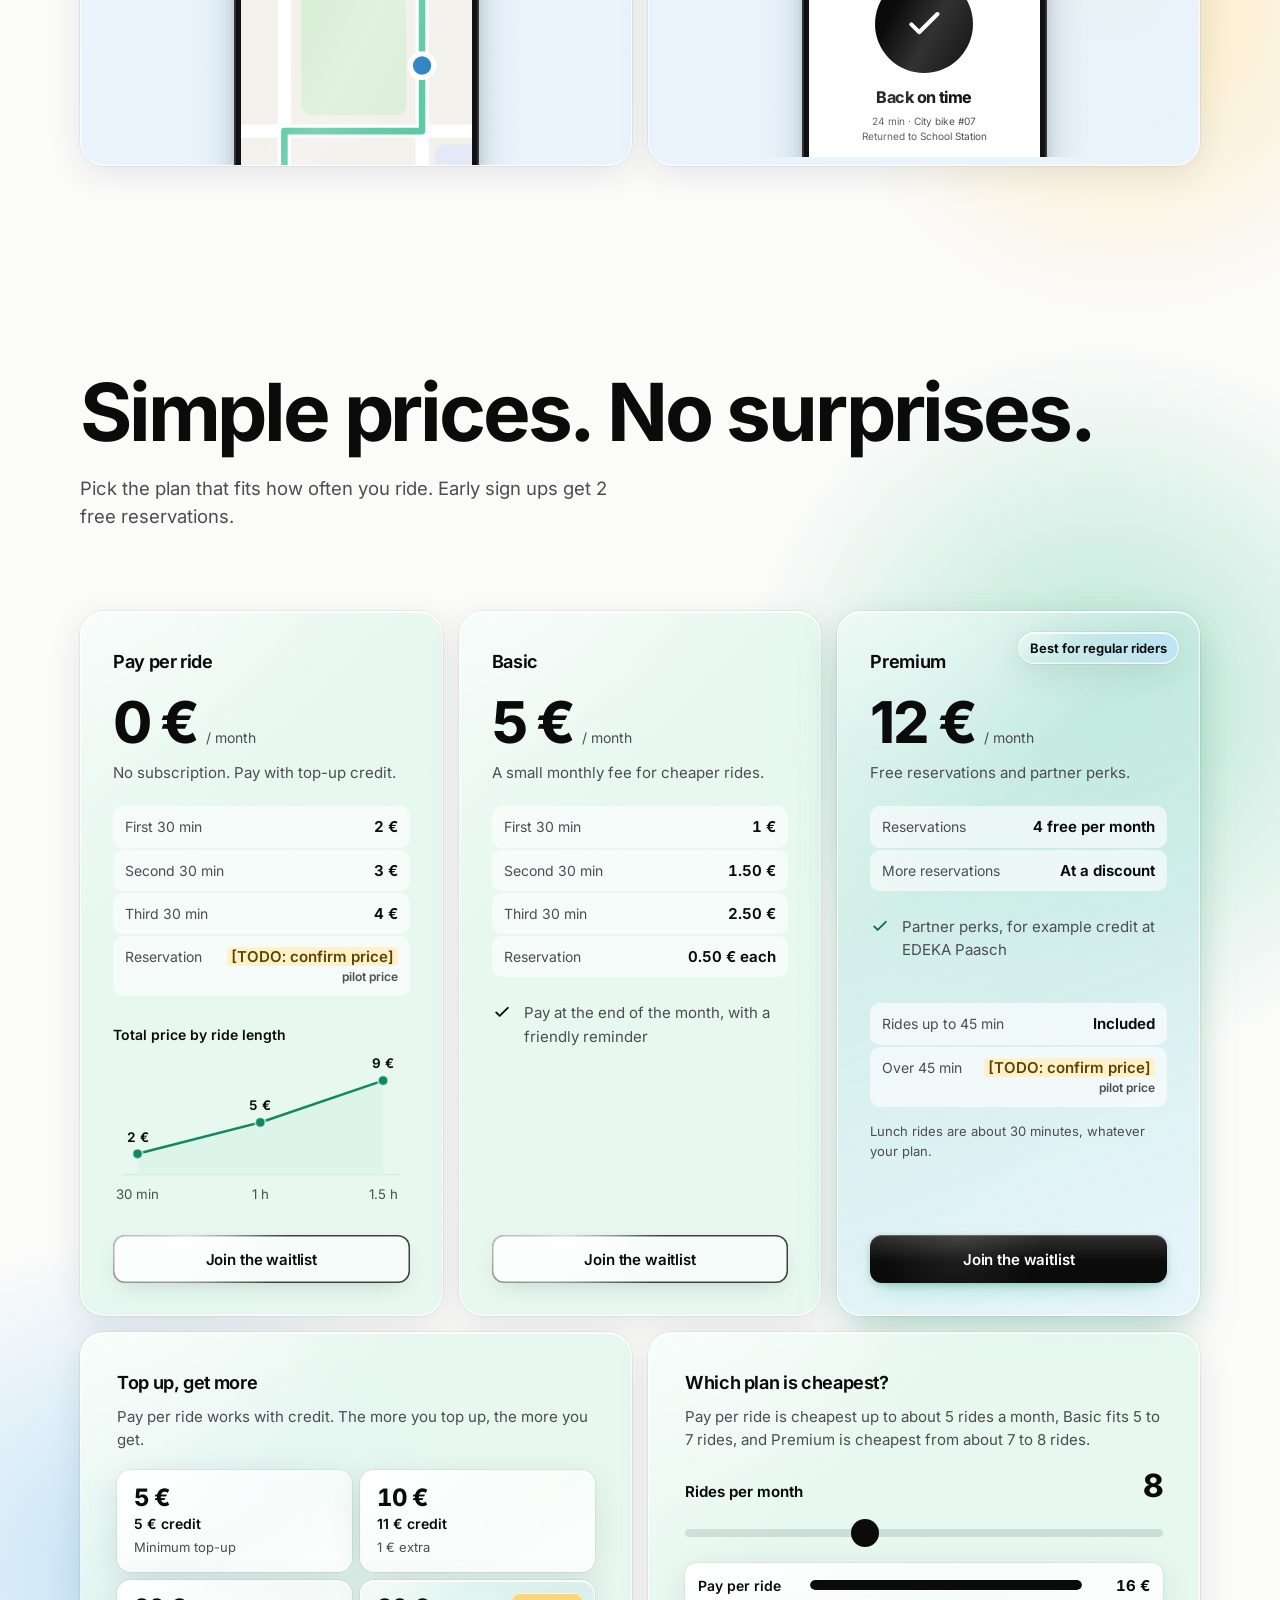
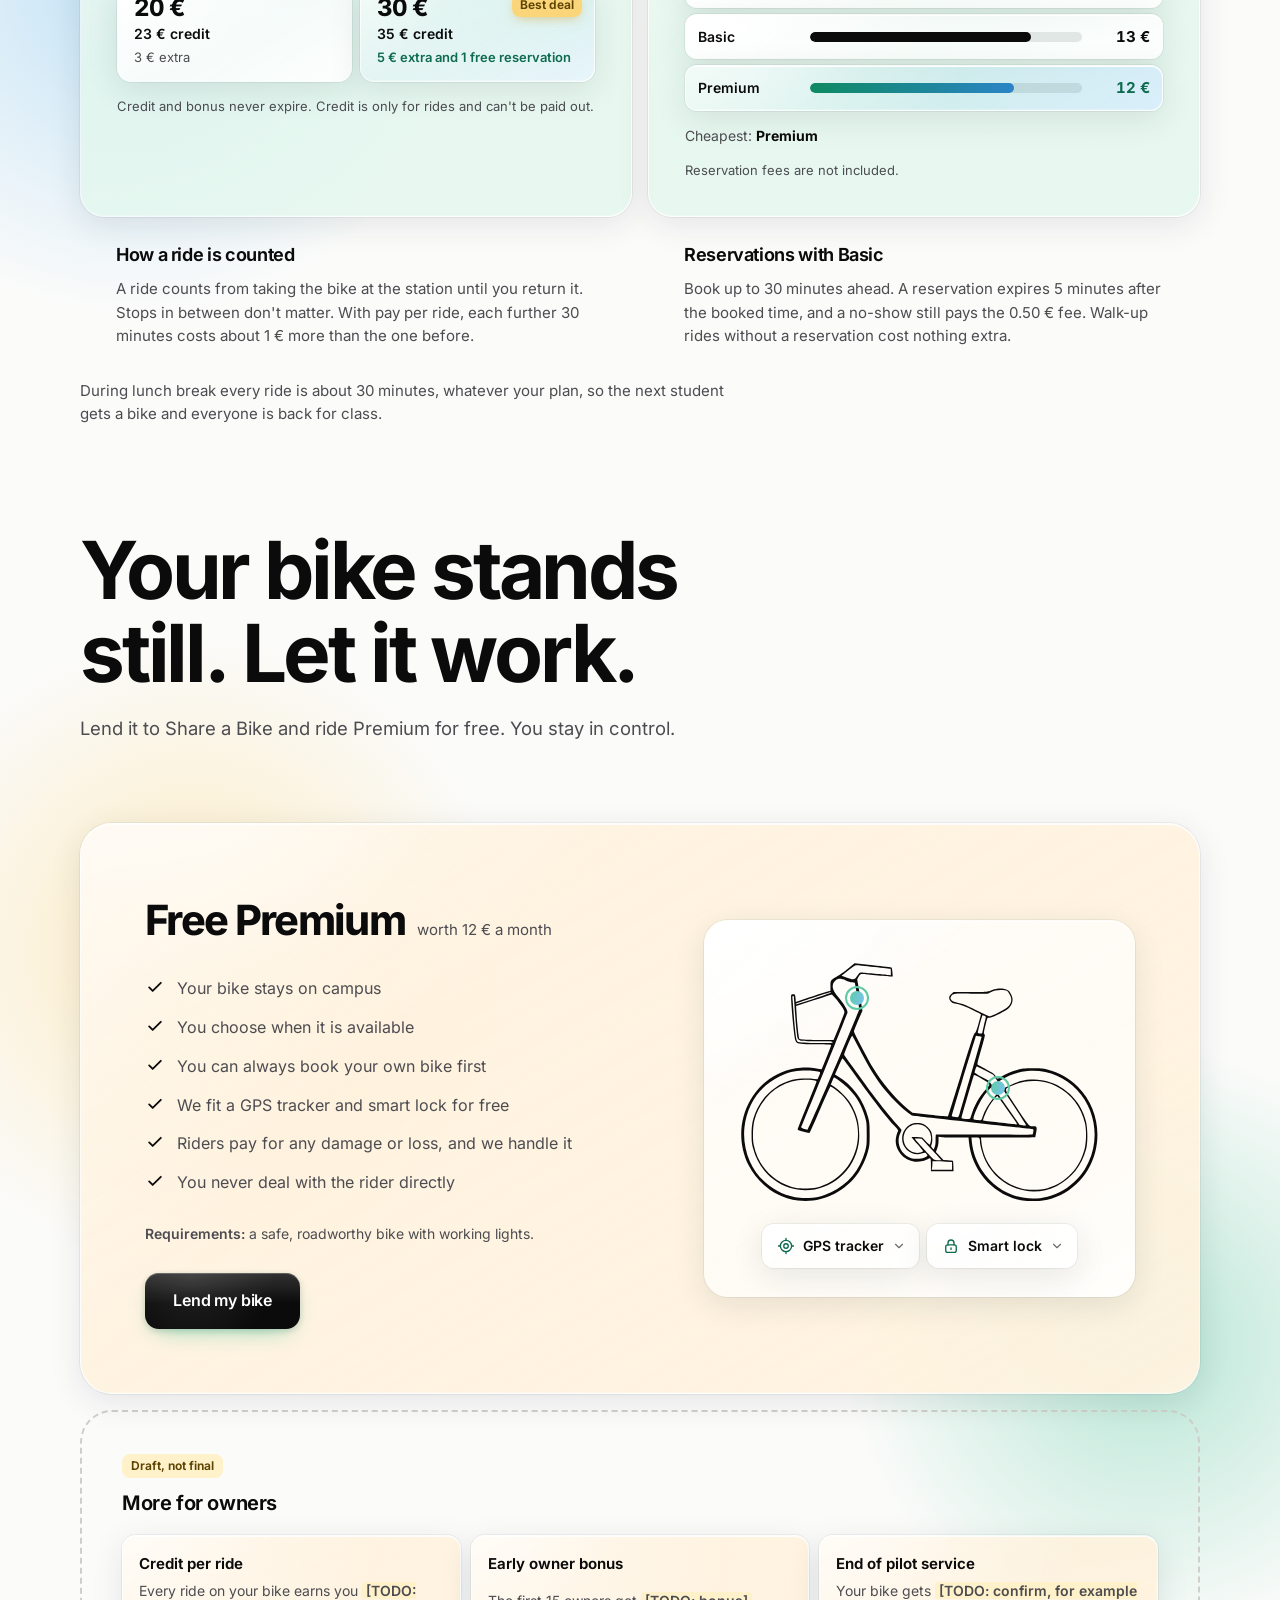
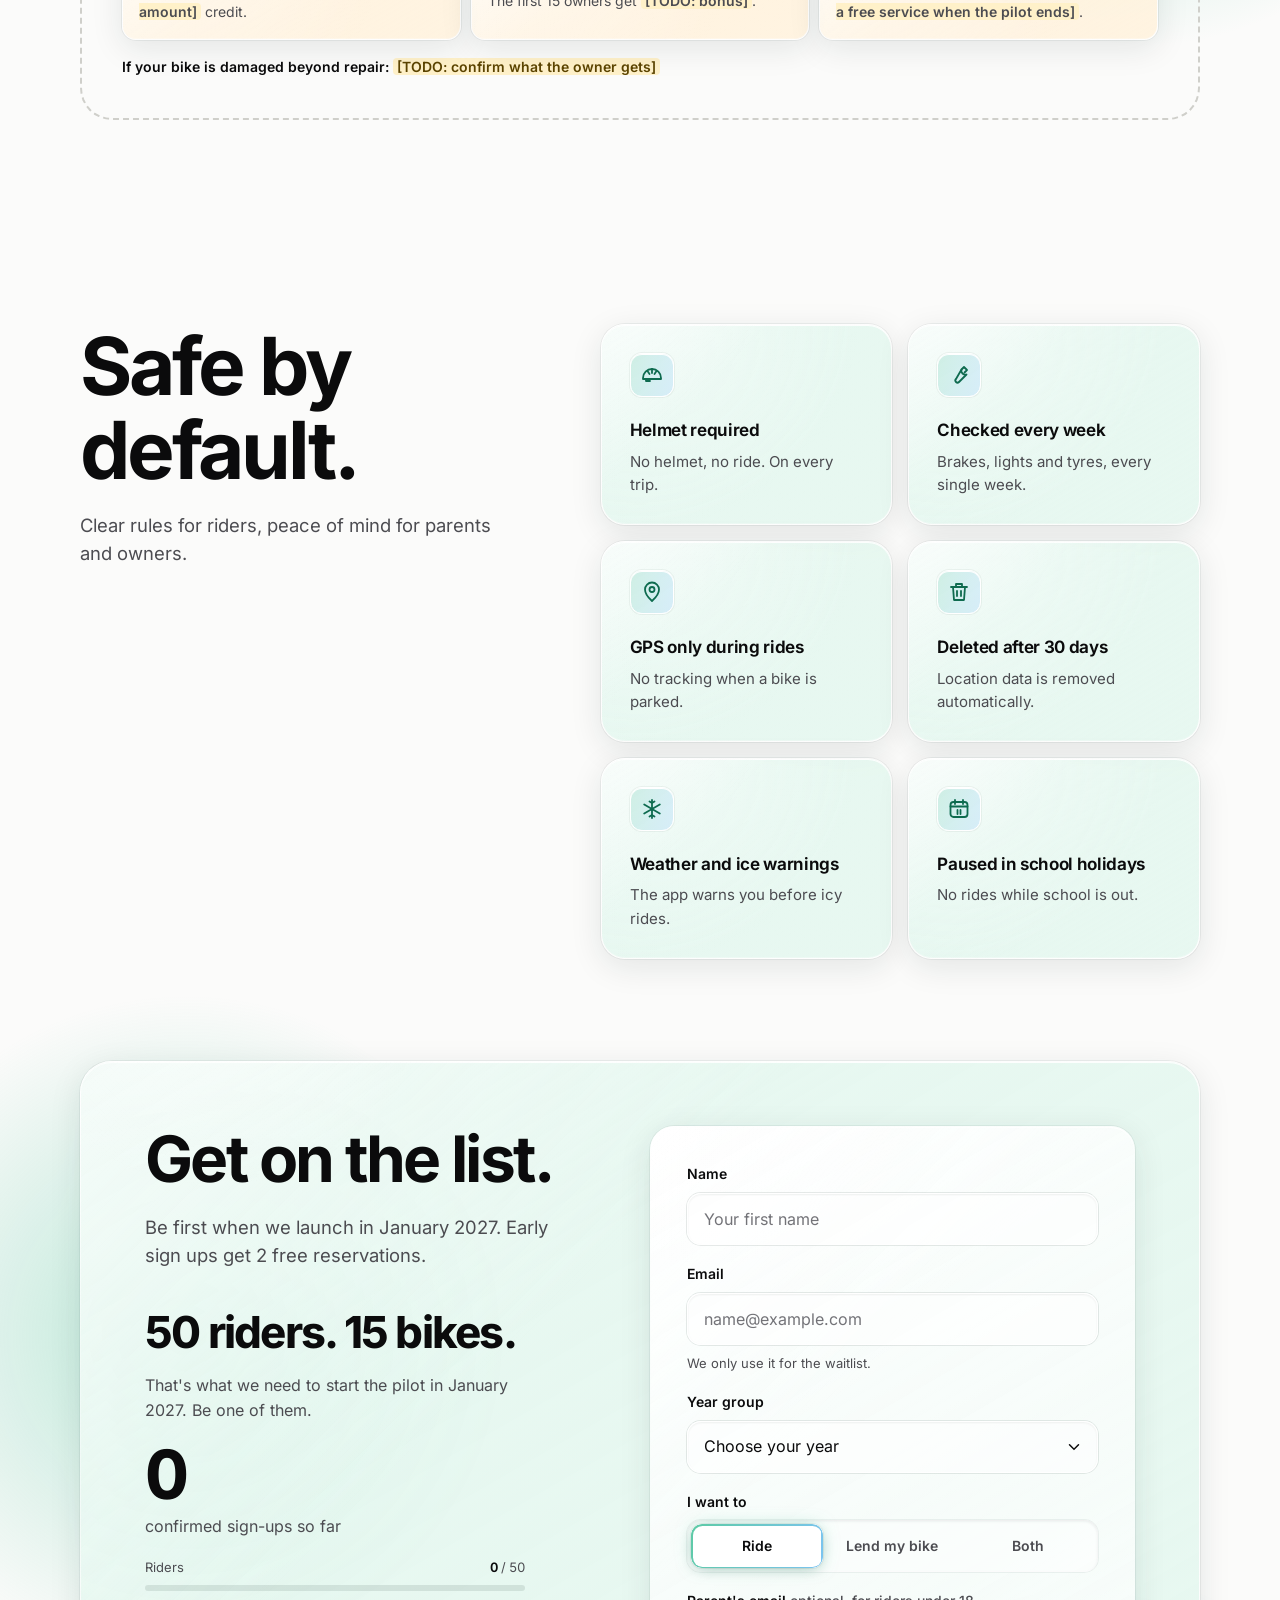
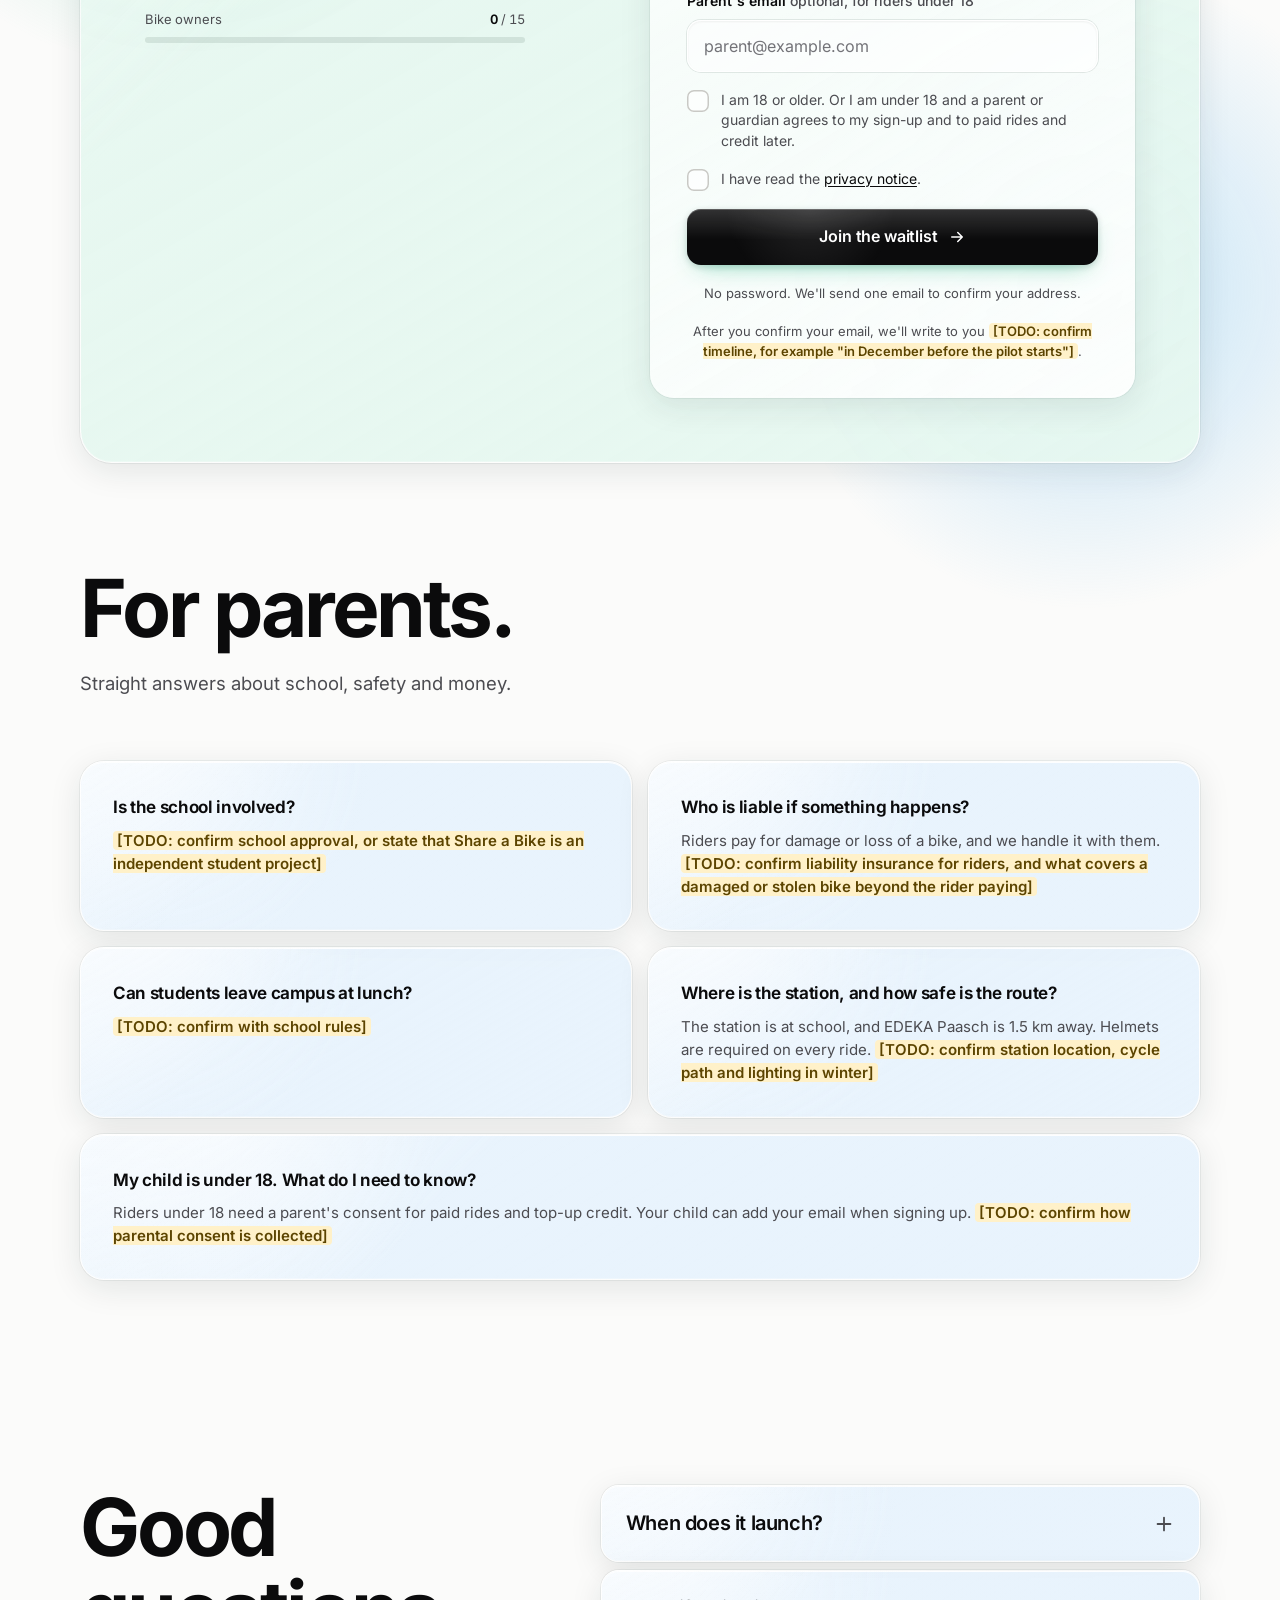
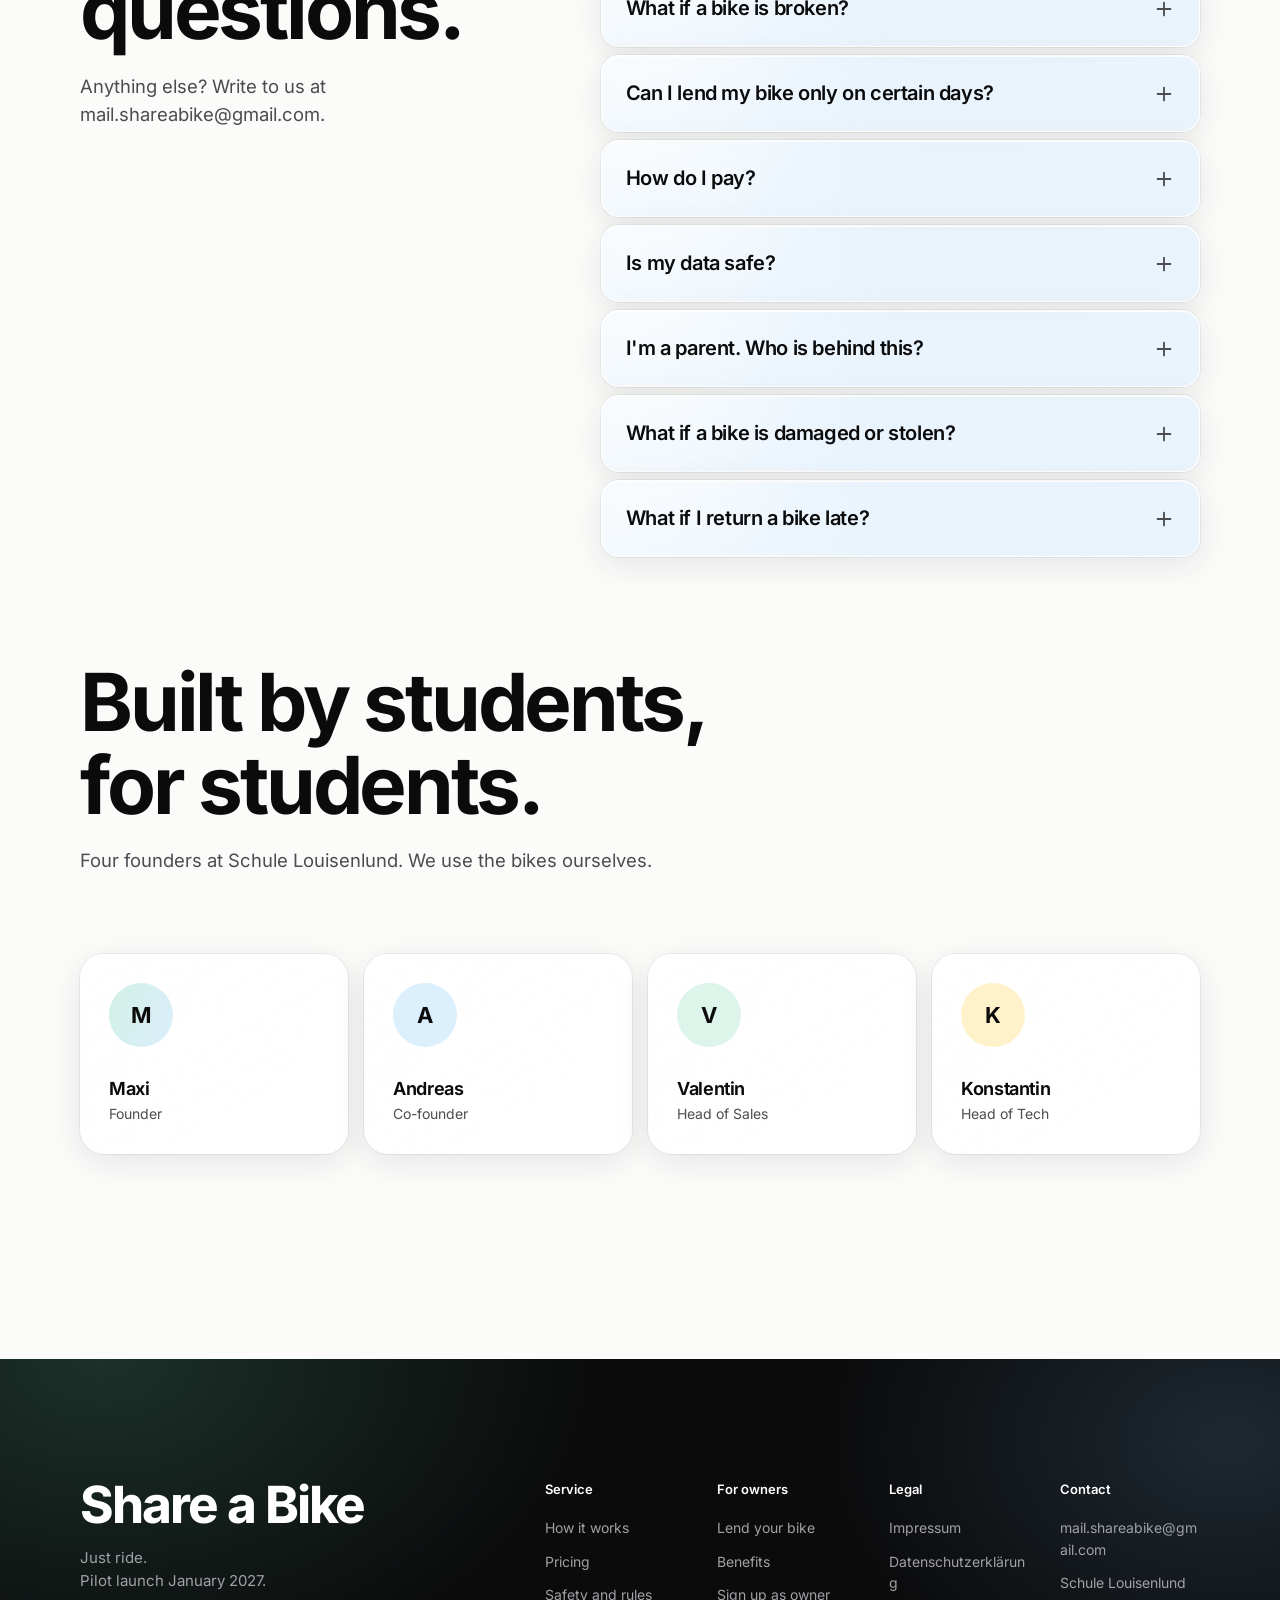
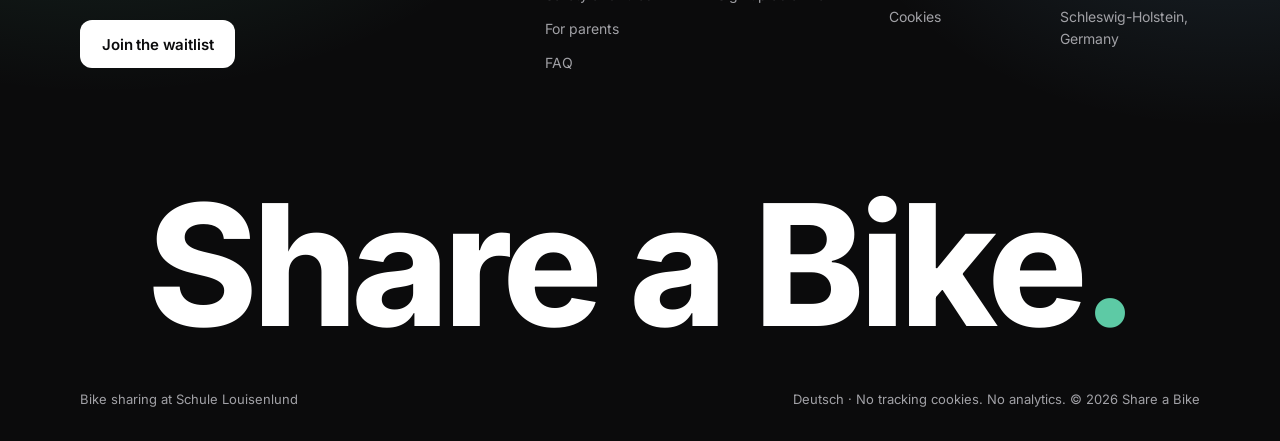
==== commit 80f9e47f: "Colour system and liquid glass - Every colour is now a token on :root: base values kept, plus mint-d" ====
--- a/site/index.html
+++ b/site/index.html
@@ -66,8 +66,8 @@
     <filter id="liquid-glass" x="0" y="0" width="100%" height="100%" color-interpolation-filters="sRGB">
       <!-- Displacement map: neutral grey in the middle, strong at the rounded edges -->
       <feImage id="liquid-glass-map" x="0" y="0" width="1" height="1" preserveAspectRatio="none" result="map"/>
-      <!-- Light blur so text behind the glass softens a little -->
-      <feGaussianBlur in="SourceGraphic" stdDeviation="0.7" result="soft"/>
+      <!-- Blur so text scrolling behind the glass never competes with the nav labels -->
+      <feGaussianBlur in="SourceGraphic" stdDeviation="2.4" result="soft"/>
       <!-- Refract each colour channel by a slightly different amount = chromatic aberration -->
       <feDisplacementMap in="soft" in2="map" scale="24" xChannelSelector="R" yChannelSelector="G" result="dispR"/>
       <feDisplacementMap in="soft" in2="map" scale="22" xChannelSelector="R" yChannelSelector="G" result="dispG"/>
@@ -285,7 +285,7 @@
       <p class="hero__sub reveal">Student bike sharing at Schule Louisenlund. Borrow a bike in seconds, back before the bell.</p>
       <div class="hero__actions reveal">
         <a class="btn btn--dark btn--lg" href="#signup" data-role-select="ride">I want to ride</a>
-        <a class="btn btn--outline btn--lg" href="#signup" data-role-select="lend">I want to lend my bike</a>
+        <a class="btn btn--outline btn--lg lg-blur" href="#signup" data-role-select="lend" data-glass>I want to lend my bike</a>
       </div>
       <p class="hero__meta reveal">Pilot launch January 2027</p>
     </div>
@@ -294,8 +294,8 @@
     <div class="container">
       <div class="hero__visual reveal">
         <svg class="scene" viewBox="0 0 1200 720" preserveAspectRatio="xMidYMax slice" aria-hidden="true">
-          <rect width="1200" height="720" fill="#DCEAFF"/>
-          <circle cx="1010" cy="140" r="78" fill="#FFD36B"/>
+          <rect width="1200" height="720" style="fill: var(--sky-soft)"/>
+          <circle cx="1010" cy="140" r="78" style="fill: var(--sun)"/>
           <g fill="#fff">
             <rect x="120" y="96" width="190" height="44" rx="22"/><rect x="170" y="70" width="90" height="50" rx="25"/>
             <rect x="760" y="150" width="150" height="36" rx="18"/>
@@ -323,8 +323,8 @@
           <!-- bikes (colour per bike) -->
           <g>
             <use href="#i-bike" x="230" y="470" width="150" height="95" color="#0B0B0C"/>
-            <use href="#i-bike" x="372" y="470" width="150" height="95" color="#4F7CFF"/>
-            <use href="#i-bike" x="690" y="470" width="150" height="95" color="#FFB020"/>
+            <use href="#i-bike" x="372" y="470" width="150" height="95" style="color: var(--sky-mark)"/>
+            <use href="#i-bike" x="690" y="470" width="150" height="95" style="color: var(--sun)"/>
             <use href="#i-bike" x="832" y="470" width="150" height="95" color="#5DCAA5"/>
           </g>
         </svg>
@@ -367,12 +367,12 @@
                 <p class="app__title">Book a bike</p>
                 <div class="chips"><span class="chip chip--on">Now</span><span class="chip">12:45</span><span class="chip">13:00</span></div>
                 <div class="bike-item bike-item--on">
-                  <span class="bike-item__icon" style="color:#4F7CFF"><svg><use href="#i-bike"/></svg></span>
+                  <span class="bike-item__icon" style="color: var(--sky-mark)"><svg><use href="#i-bike"/></svg></span>
                   <span class="bike-item__body"><b>City bike #07</b><small>3 gears · lights · basket</small></span>
                   <span class="tag tag--ok">Free</span>
                 </div>
                 <div class="bike-item">
-                  <span class="bike-item__icon" style="color:#2BB673"><svg><use href="#i-bike"/></svg></span>
+                  <span class="bike-item__icon" style="color: var(--mint-mark)"><svg><use href="#i-bike"/></svg></span>
                   <span class="bike-item__body"><b>Trekking #03</b><small>7 gears · lights</small></span>
                   <span class="tag tag--ok">Free</span>
                 </div>
@@ -489,12 +489,12 @@
                   <p class="app__eyebrow">School Station</p>
                   <p class="app__title">4 bikes free</p>
                   <div class="bike-item bike-item--on">
-                    <span class="bike-item__icon" style="color:#4F7CFF"><svg><use href="#i-bike"/></svg></span>
+                    <span class="bike-item__icon" style="color: var(--sky-mark)"><svg><use href="#i-bike"/></svg></span>
                     <span class="bike-item__body"><b>City bike #07</b><small>3 gears · lights</small></span>
                     <span class="tag tag--ok">Free</span>
                   </div>
                   <div class="bike-item">
-                    <span class="bike-item__icon" style="color:#2BB673"><svg><use href="#i-bike"/></svg></span>
+                    <span class="bike-item__icon" style="color: var(--mint-mark)"><svg><use href="#i-bike"/></svg></span>
                     <span class="bike-item__body"><b>Trekking #03</b><small>7 gears · lights</small></span>
                     <span class="tag tag--ok">Free</span>
                   </div>
@@ -544,7 +544,7 @@
                     <rect x="160" y="200" width="50" height="70" rx="8" fill="#E3E9F7"/>
                     <path d="M45 250 V190 H150 V70 H178" fill="none" stroke="#5DCAA5" stroke-width="5" stroke-linecap="round" stroke-linejoin="round"/>
                     <circle cx="45" cy="250" r="8" fill="#0B0B0C"/><circle cx="45" cy="250" r="3" fill="#fff"/>
-                    <circle cx="150" cy="140" r="9" fill="#4F7CFF" stroke="#fff" stroke-width="4"/>
+                    <circle cx="150" cy="140" r="9" style="fill: var(--sky-mark)" stroke="#fff" stroke-width="4"/>
                     <circle cx="178" cy="70" r="8" fill="#5DCAA5"/><circle cx="178" cy="70" r="3" fill="#fff"/>
                   </svg>
                   <span class="mapview__label mapview__label--b">Paasch · 3 min</span>
@@ -1071,7 +1071,7 @@
         <div>
           <h4>Legal</h4>
           <a href="impressum.html">Impressum</a>
-          <a href="datenschutz.html">Datenschutzerklärung</a>
+          <a href="datenschutz.html" lang="de">Datenschutzerklärung</a>
           <a href="cookies.html">Cookies</a>
         </div>
         <div>
--- a/site/css/style.css
+++ b/site/css/style.css
@@ -15,18 +15,85 @@
 
 /* 1. DESIGN TOKENS --------------------------------------------------------- */
 :root {
+  /* ---- Base (unchanged values) ---- */
   --bg: #FBFBFA;          /* page background (light off-white) */
-  --surface: #FFFFFF;     /* inputs, featured cards */
-  --card: #F2F2EF;        /* soft light grey cards */
+  --white: #FFFFFF;
+  --surface: var(--white); /* inputs, featured cards */
   --ink: #0B0B0C;         /* near-black text + dark buttons */
   --ink-2: #4C4C51;       /* calm grey body text (7:1+ on the page ground) */
-  --ink-3: #8E8E93;       /* hints, captions */
+  --ink-3: #8E8E93;       /* decorative dots only, never body text */
+  --ink-nav: #2A2A2E;     /* nav labels */
+  --ink-hover: #2E2E33;   /* dark button hover */
   --line: #E6E6E2;        /* hairlines */
-  --accent: #5DCAA5;      /* the ONE accent colour (logo mint), use sparingly: fills, dots, bars */
-  --accent-strong: #127355; /* darker mint for small text, icons and focus rings (readable on white) */
-  --accent-soft: #DDF4EB;   /* pale mint backgrounds */
-  --accent-mark: #0E8A62;   /* mint for chart marks (passes 3:1 on the grey cards) */
+  --line-strong: #C9C9C5; /* checkbox outline */
+  --placeholder: #737378; /* 4.5:1 on the field background */
+  --track: #DDDDD8;       /* slider and bar tracks */
+
+  /* ---- Palette ---- */
+  --mint: #5DCAA5;        /* main accent (logo mint): fills, dots, bars */
+  --mint-deep: #0E6B4F;   /* text, links, icons on light backgrounds: 6.2:1 on --bg */
+  --mint-mark: #0E8A62;   /* chart marks (3:1+ on every card tint) */
+  --mint-soft: #DDF4EB;   /* pale mint fills */
+  --mint-ink: #0F5E45;    /* text on pale mint */
+  --sky: #7CC4F2;         /* second accent, from the hero sky */
+  --sky-mark: #2B84C6;    /* sky for chart marks (3:1+ on the card tints) */
+  --sky-soft: #DCEFFC;    /* pale sky fills, the hero scene sky */
+  --sun: #FFD166;         /* small highlights only: "Best deal", "Early sign ups" */
+  --sun-soft: #FFF1C9;
+  --sun-ink: #5C4400;     /* text on sun */
+  --coral: #FF6B5E;       /* "late" and error states only */
+  --coral-mark: #E0473A;  /* coral for bars (3:1+ on the card tints) */
+  --coral-ink: #B3261E;   /* error text: 5.9:1 on white */
+  --coral-soft: #FDECEA;  /* error message background */
   --ok: #22A861;          /* "free" status in the app mockups */
+  --ok-soft: #DFF5E8; --ok-ink: #0F6E3F;
+
+  /* RGB triplets for translucent mixes: rgb(var(--x-rgb) / .5) */
+  --white-rgb: 255 255 255;
+  --ink-rgb: 11 11 12;
+  --mint-rgb: 93 202 165;
+  --sky-rgb: 124 196 242;
+  --sun-rgb: 255 209 102;
+  --coral-rgb: 255 107 94;
+  --shade-rgb: 15 40 35;  /* shadows: a green-tinted near-black, so shadows are not grey */
+
+  /* Gradients */
+  --grad: linear-gradient(110deg, var(--mint), var(--sky));              /* highlights, badges, selected states */ /* taste-skill-ignore: liquid glass and colour system (brief) */
+  --grad-soft: linear-gradient(110deg, rgb(var(--mint-rgb) / .28), rgb(var(--sky-rgb) / .28)); /* taste-skill-ignore: liquid glass and colour system (brief) */
+  --grad-mark: linear-gradient(90deg, var(--mint-mark), var(--sky-mark)); /* data bars: keeps 3:1 */ /* taste-skill-ignore: liquid glass and colour system (brief) */
+
+  /* Section tints (card fills): pricing + safety mint, steps sky, owners warm */
+  --tint-mint-rgb: 222 245 235;
+  --tint-sky-rgb: 224 239 252;
+  --tint-warm-rgb: 255 239 213;
+  --tint-rgb: var(--white-rgb); /* set per section below */
+
+  /* Liquid glass */
+  --glass-bg: rgb(var(--white-rgb) / .45);
+  --glass-bg-strong: rgb(var(--white-rgb) / .65);
+  --glass-border: rgb(var(--white-rgb) / .7);
+  --glass-blur: 24px;
+  --glass-filter: blur(var(--glass-blur)) saturate(180%);
+  --glass-shadow:
+    inset 0 1px 0 rgb(var(--white-rgb) / .9),
+    inset 0 -1px 0 rgb(var(--white-rgb) / .25),
+    0 0 0 1px rgb(var(--shade-rgb) / .06),
+    0 8px 32px rgb(var(--shade-rgb) / .10);
+  --glass-glow: 0 10px 34px -6px rgb(var(--mint-rgb) / .45);
+  --spring: cubic-bezier(0.32, 0.72, 0, 1);
+
+  /* Dark surfaces */
+  --footer-text: #A1A1A6;
+  --phone: #111113; --phone-rim: #3A3A3E; --ink-mock: #5E5E64; --mock-row: #F6F6F4;
+  --tag: #EBEBE8; --tag-ink: #626267; --handle: #DADAD6;
+  --draft-line: #CFCFCA;
+
+  /* Old names kept so nothing breaks */
+  --accent: var(--mint);
+  --accent-strong: var(--mint-deep);
+  --accent-soft: var(--mint-soft);
+  --accent-mark: var(--mint-mark);
+  --card: rgb(var(--tint-rgb) / .6);
 
   --font: "Inter", ui-sans-serif, system-ui, -apple-system, "Segoe UI", Roboto, sans-serif;
   --radius-sm: 14px;
@@ -40,6 +107,12 @@
 
   color-scheme: light;
   interpolate-size: allow-keywords; /* smooth FAQ open/close in browsers that support it */
+}
+@media (max-width: 760px) { /* phones: lighter blur and a tighter shadow (cheaper to paint while scrolling) */ /* taste-skill-ignore: liquid glass and colour system (brief) */
+  :root {
+    --glass-blur: 14px;
+    --glass-shadow: inset 0 1px 0 rgb(var(--white-rgb) / .9), inset 0 -1px 0 rgb(var(--white-rgb) / .25), 0 0 0 1px rgb(var(--shade-rgb) / .06), 0 4px 14px rgb(var(--shade-rgb) / .08);
+  }
 }
 
 /* 2. FONT -----------------------------------------------------------------
@@ -94,7 +167,7 @@
 .svg-defs { position: absolute; width: 0; height: 0; overflow: hidden; }
 .skip-link {
   position: absolute; left: 12px; top: -60px; z-index: 100;
-  background: var(--ink); color: #fff; padding: 10px 16px; border-radius: 12px; text-decoration: none;
+  background: var(--ink); color: var(--white); padding: 10px 16px; border-radius: 12px; text-decoration: none;
 }
 .skip-link:focus { top: 12px; }
 
@@ -117,55 +190,54 @@
 /* 4. BUTTONS, BADGES, LISTS ----------------------------------------------- */
 .btn {
   --h: 48px;
+  position: relative; isolation: isolate;
   display: inline-flex; align-items: center; justify-content: center; gap: 10px;
   height: var(--h); padding: 0 22px; border: 0; border-radius: 12px;
   font-size: 15px; font-weight: 600; letter-spacing: -.01em; text-decoration: none; white-space: nowrap;
   cursor: pointer;
-  transition: transform .2s var(--ease), background-color .2s, color .2s;
-}
-.btn:active { transform: scale(.97); transition-duration: 100ms; }
+  transition: transform 450ms var(--spring), box-shadow .3s var(--ease), background-color .2s, color .2s;
+}
+.btn:active { transform: scale(.98); transition-duration: 90ms; } /* press, then springs back on release */
 .btn--sm { --h: 44px; padding: 0 18px; font-size: 14px; border-radius: 14px; } /* concentric with the 24px header corners */
 .btn--lg { --h: 56px; padding: 0 28px; font-size: 16px; border-radius: 14px; }
 .btn--block { width: 100%; }
-.btn--dark { background: var(--ink); color: #fff; }
-@media (hover: hover) and (pointer: fine) { .btn--dark:hover { background: #2E2E33; transform: translateY(-1px); } }
-.btn--outline { background: transparent; color: var(--ink); box-shadow: inset 0 0 0 1.5px var(--ink); } /* taste-skill-ignore: outlined button required by the brief */
-@media (hover: hover) and (pointer: fine) { .btn--outline:hover { background: var(--ink); color: #fff; transform: translateY(-1px); } }
-.btn--light { background: #fff; color: var(--ink); }
-@media (hover: hover) and (pointer: fine) { .btn--light:hover { background: #ECECEA; transform: translateY(-1px); } }
+/* Primary: stays dark, glossy top highlight, soft mint shadow */ /* taste-skill-ignore: liquid glass and colour system (brief) */
+.btn--dark {
+  background: var(--ink); color: var(--white);
+  box-shadow: inset 0 1px 0 rgb(var(--white-rgb) / .22), 0 10px 24px -12px rgb(var(--mint-rgb) / .9), 0 2px 6px rgb(var(--shade-rgb) / .18); /* taste-skill-ignore: glossy primary button (brief) */
+}
+.btn--dark::before { /* gloss */
+  content: ""; position: absolute; inset: 0; z-index: -1; border-radius: inherit; pointer-events: none;
+  background: linear-gradient(180deg, rgb(var(--white-rgb) / .16), rgb(var(--white-rgb) / 0) 55%), /* taste-skill-ignore: liquid glass and colour system (brief) */
+              radial-gradient(120px circle at var(--mx, 30%) var(--my, 0%), rgb(var(--white-rgb) / var(--spec, .10)), transparent 70%); /* taste-skill-ignore: liquid glass and colour system (brief) */
+}
+/* Secondary: glass with a visible edge */
+.btn--outline { /* taste-skill-ignore: outlined glass button required by the brief */
+  background: var(--glass-bg-strong); color: var(--ink);
+  box-shadow: inset 0 0 0 1.5px rgb(var(--ink-rgb) / .78), inset 0 2px 0 rgb(var(--white-rgb) / .9), 0 8px 24px -10px rgb(var(--shade-rgb) / .22); /* taste-skill-ignore: glass edge */
+}
+.btn--outline::before { /* specular highlight that follows the pointer */
+  content: ""; position: absolute; inset: 0; z-index: -1; border-radius: inherit; pointer-events: none;
+  background: radial-gradient(140px circle at var(--mx, 25%) var(--my, 0%), rgb(var(--white-rgb) / var(--spec, .7)), transparent 70%), /* taste-skill-ignore: liquid glass and colour system (brief) */
+              linear-gradient(135deg, rgb(var(--white-rgb) / .6), rgb(var(--white-rgb) / 0) 45%); /* taste-skill-ignore: liquid glass and colour system (brief) */
+}
+.btn--light { background: var(--white); color: var(--ink); }
+@media (hover: hover) and (pointer: fine) {
+  .btn--dark:hover { background: var(--ink-hover); transform: translateY(-2px); --spec: .22; box-shadow: inset 0 1px 0 rgb(var(--white-rgb) / .28), 0 14px 30px -10px rgb(var(--mint-rgb) / 1), 0 2px 6px rgb(var(--shade-rgb) / .2); } /* taste-skill-ignore: glow */
+  .btn--outline:hover { transform: translateY(-2px); --spec: 1; background: rgb(var(--white-rgb) / .8); box-shadow: inset 0 0 0 1.5px var(--ink), inset 0 2px 0 var(--white), var(--glass-glow); } /* taste-skill-ignore: glow */
+  .btn--light:hover { background: rgb(var(--white-rgb) / .85); transform: translateY(-2px); }
+  .btn:hover:active { transform: scale(.98); }
+}
 .btn__icon { width: 18px; height: 18px; transition: transform .25s var(--ease); }
 @media (hover: hover) and (pointer: fine) { .btn:hover .btn__icon { transform: translateX(3px); } }
 .btn[aria-busy="true"] { opacity: .7; pointer-events: none; }
 
-.badge {
+.badge { /* glass surface styles come from the glass layer (section 10) */
   display: inline-flex; align-items: center; gap: 10px;
   padding: 7px 14px 7px 10px; border-radius: 999px;
   font-size: 14px; font-weight: 600; color: var(--ink);
-  position: relative; isolation: isolate;
-  /* frosted fallback (Safari, Firefox, iOS) */
-  background: rgba(255, 255, 255, .6);
-  -webkit-backdrop-filter: blur(12px) saturate(180%);
-  backdrop-filter: blur(12px) saturate(180%);
-  box-shadow: /* taste-skill-ignore: liquid-glass badge requested by the client */
-    inset 0 1px 0 rgba(255, 255, 255, .95),
-    inset 0 -1px 0 rgba(255, 255, 255, .5),
-    0 0 0 .5px rgba(0, 0, 0, .07),
-    0 8px 20px -8px rgba(0, 0, 0, .2);
-}
-.badge::before { /* taste-skill-ignore: glass rim */
-  content: ""; position: absolute; inset: 0; z-index: -1; border-radius: inherit; padding: 1px;
-  background: linear-gradient(170deg, rgba(255,255,255,1) 0%, rgba(255,255,255,.15) 40%, rgba(255,255,255,0) 60%, rgba(255,255,255,.7) 100%); /* taste-skill-ignore: glass rim */
-  -webkit-mask: linear-gradient(#000 0 0) content-box, linear-gradient(#000 0 0); /* taste-skill-ignore: glass rim */
-  -webkit-mask-composite: xor;
-  mask: linear-gradient(#000 0 0) content-box exclude, linear-gradient(#000 0 0); /* taste-skill-ignore: glass rim */
-  pointer-events: none;
-}
-/* real liquid glass (Chromium): the backdrop-filter url() is set per element by the script */
-.badge.glass--svg { background: radial-gradient(70% 120% at 50% 50%, rgba(255,255,255,.74), rgba(255,255,255,.34)); } /* taste-skill-ignore: liquid-glass */
-@media (prefers-reduced-transparency: reduce) {
-  .badge, .badge.glass--svg { background: rgba(255,255,255,.97); -webkit-backdrop-filter: none !important; backdrop-filter: none !important; }
-}
-.badge__dot { width: 8px; height: 8px; border-radius: 50%; background: var(--accent-strong); }
+}
+.badge__dot { width: 9px; height: 9px; border-radius: 50%; background: var(--sun); box-shadow: 0 0 0 1px rgb(214 150 20 / .55), 0 0 0 4px rgb(var(--sun-rgb) / .35); } /* taste-skill-ignore: sun highlight */
 
 .list { display: grid; gap: 12px; margin: 24px 0 28px; font-size: 15px; color: var(--ink-2); }
 .list li { display: flex; gap: 12px; align-items: flex-start; }
@@ -199,23 +271,23 @@
   border-radius: 24px;
 
   /* Frosted fallback: blur + saturation */
-  background: rgba(255, 255, 255, .64);
-  -webkit-backdrop-filter: blur(18px) saturate(180%);
-  backdrop-filter: blur(18px) saturate(180%);
+  background: rgb(var(--white-rgb) / .84);
+  -webkit-backdrop-filter: blur(28px) saturate(180%);
+  backdrop-filter: blur(28px) saturate(180%);
 
   /* Specular rims (bright top, softer bottom) + soft floating shadow */ /* taste-skill-ignore: comment only */
   box-shadow: /* taste-skill-ignore: liquid-glass rim/shadow required by the brief */
-    inset 0 1px 0 rgba(255, 255, 255, .95),
-    inset 0 -1px 0 rgba(255, 255, 255, .5),
-    inset 0 0 0 1px rgba(255, 255, 255, .28),
-    0 0 0 .5px rgba(0, 0, 0, .07),
-    0 2px 4px rgba(0, 0, 0, .04),
-    0 14px 34px -10px rgba(0, 0, 0, .22);
+    inset 0 1px 0 rgb(var(--white-rgb) / .95),
+    inset 0 -1px 0 rgb(var(--white-rgb) / .5),
+    inset 0 0 0 1px rgb(var(--white-rgb) / .28),
+    0 0 0 .5px rgb(var(--shade-rgb) / .07),
+    0 2px 4px rgb(var(--shade-rgb) / .04),
+    0 14px 34px -10px rgb(var(--shade-rgb) / .22);
 }
 /* Gradient rim: catches light top-left and bottom, like a curved glass edge */
 .glass::before {
   content: ""; position: absolute; inset: 0; z-index: -1; border-radius: inherit; padding: 1px;
-  background: linear-gradient(170deg, /* taste-skill-ignore: liquid-glass required by the brief */ rgba(255,255,255,1) 0%, rgba(255,255,255,.15) 35%, rgba(255,255,255,0) 60%, rgba(255,255,255,.7) 100%);
+  background: linear-gradient(170deg, /* taste-skill-ignore: liquid-glass required by the brief */ rgb(var(--white-rgb) / 1) 0%, rgb(var(--white-rgb) / .15) 35%, rgb(var(--white-rgb) / 0) 60%, rgb(var(--white-rgb) / .7) 100%);
   -webkit-mask: linear-gradient(#000 0 0) content-box, linear-gradient(#000 0 0); /* taste-skill-ignore: liquid-glass required by the brief */
   -webkit-mask-composite: xor;
   mask: linear-gradient(#000 0 0) content-box exclude, linear-gradient(#000 0 0); /* taste-skill-ignore: liquid-glass required by the brief */
@@ -224,20 +296,20 @@
 /* Soft inner sheen along the top half */
 .glass::after {
   content: ""; position: absolute; inset: 1px; z-index: -1; border-radius: inherit;
-  background: radial-gradient(120% 90% at 50% -30%, /* taste-skill-ignore: liquid-glass required by the brief */ rgba(255,255,255,.55), rgba(255,255,255,0) 60%);
+  background: radial-gradient(120% 90% at 50% -30%, /* taste-skill-ignore: liquid-glass required by the brief */ rgb(var(--white-rgb) / .55), rgb(var(--white-rgb) / 0) 60%);
   pointer-events: none;
 }
 /* Real liquid glass (Chromium): refraction via SVG filter, very light tint so
    the bent content stays visible. The tint is a bit stronger in the middle. */
 .glass.glass--svg {
   background:
-    radial-gradient(70% 120% at 50% 50%, /* taste-skill-ignore: liquid-glass required by the brief */ rgba(255,255,255,.74), rgba(255,255,255,.32));
+    radial-gradient(70% 120% at 50% 50%, /* taste-skill-ignore: liquid-glass required by the brief */ rgb(var(--white-rgb) / .9), rgb(var(--white-rgb) / .82));
   -webkit-backdrop-filter: url(#liquid-glass);
   backdrop-filter: url(#liquid-glass);
 }
 /* Users who ask for less transparency get a solid header */
 @media (prefers-reduced-transparency: reduce) {
-  .glass, .glass.glass--svg { background: rgba(255,255,255,.97); -webkit-backdrop-filter: none; backdrop-filter: none; }
+  .glass, .glass.glass--svg { background: rgb(var(--white-rgb) / .97); -webkit-backdrop-filter: none; backdrop-filter: none; }
 }
 
 .logo { display: inline-flex; align-items: center; gap: 9px; text-decoration: none; font-weight: 700; letter-spacing: -.03em; font-size: 17px; margin-right: auto; white-space: nowrap; }
@@ -248,7 +320,7 @@
 .nav__link {
   position: relative; z-index: 1;
   padding: 9px 15px; border-radius: 10px;
-  font-size: 14px; font-weight: 550; color: #2A2A2E; text-decoration: none;
+  font-size: 14px; font-weight: 550; color: var(--ink-nav); text-decoration: none;
   transition: color .2s;
 }
 @media (hover: hover) and (pointer: fine) { .nav__link:hover { color: var(--ink); } }
@@ -257,10 +329,8 @@
   position: absolute; left: 0; top: 50%; height: 38px; width: var(--w, 0px);
   transform: translate(var(--x, 0px), -50%);
   border-radius: 10px;
-  background: rgba(255, 255, 255, .6);
-  box-shadow: inset 0 1px 0 #fff, inset 0 -1px 0 rgba(255,255,255,.6), 0 0 0 .5px rgba(0,0,0,.06), 0 4px 12px -4px rgba(0,0,0,.18); /* taste-skill-ignore: glass lens on hover */
-  -webkit-backdrop-filter: blur(6px) saturate(160%);
-  backdrop-filter: blur(6px) saturate(160%);
+  background: rgb(var(--white-rgb) / .6);
+  box-shadow: inset 0 1px 0 var(--white), inset 0 -1px 0 rgb(var(--white-rgb) / .6), 0 0 0 .5px rgb(var(--shade-rgb) / .06), 0 4px 12px -4px rgb(var(--shade-rgb) / .18); /* taste-skill-ignore: glass lens on hover */
   opacity: 0;
   transition: transform 240ms var(--ease), width 240ms var(--ease), opacity 150ms;
   pointer-events: none;
@@ -283,10 +353,8 @@
 .nav__item.is-open .nav__menu { visibility: visible; pointer-events: auto; transition-delay: 0s; }
 .nav__panel {
   display: grid; gap: 2px; width: 300px; padding: 8px; border-radius: 18px;
-  background: rgba(255, 255, 255, .96);
-  -webkit-backdrop-filter: blur(20px) saturate(180%);
-  backdrop-filter: blur(20px) saturate(180%);
-  box-shadow: inset 0 1px 0 #fff, 0 0 0 .5px rgba(0,0,0,.08), 0 18px 40px -12px rgba(0,0,0,.25); /* taste-skill-ignore: floating menu */
+  background: rgb(var(--white-rgb) / .97); /* inside the header glass: no nested backdrop-filter */
+  box-shadow: inset 0 1px 0 var(--white), 0 0 0 .5px rgb(var(--shade-rgb) / .08), 0 18px 40px -12px rgb(var(--shade-rgb) / .25); /* taste-skill-ignore: floating menu */
   opacity: 0; transform: translateY(-6px) scale(.97); transform-origin: top center;
   transition: opacity 120ms var(--ease), transform 120ms var(--ease);
 }
@@ -295,13 +363,13 @@
 .nav__sub b { font-size: 14px; font-weight: 600; color: var(--ink); }
 .nav__sub span { font-size: 13px; color: var(--ink-2); }
 .nav__sub:focus-visible { outline-offset: -2px; }
-.nav__sub:active { background: rgba(0,0,0,.06); }
-@media (hover: hover) and (pointer: fine) { .nav__sub:hover { background: rgba(0,0,0,.05); } }
+.nav__sub:active { background: rgb(var(--shade-rgb) / .06); }
+@media (hover: hover) and (pointer: fine) { .nav__sub:hover { background: rgb(var(--shade-rgb) / .05); } }
 .show-xs { display: none; }
 
 .menu-toggle {
   display: none; width: 44px; height: 44px; border: 0; border-radius: 14px;
-  background: rgba(255,255,255,.6);
+  background: rgb(var(--white-rgb) / .6);
   align-items: center; justify-content: center; cursor: pointer;
 }
 .menu-toggle svg { width: 20px; height: 20px; }
@@ -309,17 +377,17 @@
   pointer-events: auto;
   width: min(100%, 1400px); padding: 8px; border-radius: 24px;
   display: grid;
-  background: rgba(255,255,255,.9);
-  -webkit-backdrop-filter: blur(20px) saturate(180%);
-  backdrop-filter: blur(20px) saturate(180%);
-  box-shadow: inset 0 1px 0 #fff, 0 0 0 .5px rgba(0,0,0,.07), 0 18px 40px -12px rgba(0,0,0,.25); /* taste-skill-ignore: floating menu */
+  background: rgb(var(--white-rgb) / .82);
+  -webkit-backdrop-filter: var(--glass-filter);
+  backdrop-filter: var(--glass-filter);
+  box-shadow: inset 0 1px 0 var(--white), 0 0 0 .5px rgb(var(--shade-rgb) / .07), 0 18px 40px -12px rgb(var(--shade-rgb) / .25); /* taste-skill-ignore: floating menu */
   transition: opacity 200ms var(--ease), transform 200ms var(--ease);
 }
 @starting-style { .mobile-menu { opacity: 0; transform: translateY(-6px) scale(.98); } }
 .mobile-menu a { padding: 14px 16px; border-radius: 14px; font-size: 17px; font-weight: 600; letter-spacing: -.02em; text-decoration: none; }
 .mobile-menu a.mobile-menu__lang { color: var(--ink-2); font-size: 15px; }
 .menu-toggle, .header__cta, .lang-toggle { flex-shrink: 0; }
-.mobile-menu a:active { background: rgba(0,0,0,.06); }
+.mobile-menu a:active { background: rgb(var(--shade-rgb) / .06); }
 
 @media (max-width: 1040px) {
   .nav { display: none; }       /* four links need room; the menu button takes over */
@@ -354,7 +422,7 @@
 .hero__visual {
   position: relative; margin-top: clamp(56px, 6vw, 72px);
   aspect-ratio: 16 / 9; border-radius: var(--radius-lg); overflow: hidden;
-  background: #DCEAFF;
+  background: var(--sky-soft);
 }
 .scene { position: absolute; inset: 0; width: 100%; height: 100%; }
 .hero__phones {
@@ -419,8 +487,8 @@
 .planner__label { font-size: 17px; font-weight: 650; letter-spacing: -.02em; }
 .planner__value { font-size: clamp(2.5rem, 5vw, 3.5rem); font-weight: 750; letter-spacing: -.04em; line-height: 1; font-variant-numeric: tabular-nums; }
 .planner__range { width: 100%; height: 32px; margin: 0; background: none; -webkit-appearance: none; appearance: none; cursor: pointer; }
-.planner__range::-webkit-slider-runnable-track { height: 8px; border-radius: 99px; background: #DDDDD8; }
-.planner__range::-moz-range-track { height: 8px; border-radius: 99px; background: #DDDDD8; }
+.planner__range::-webkit-slider-runnable-track { height: 8px; border-radius: 99px; background: var(--track); }
+.planner__range::-moz-range-track { height: 8px; border-radius: 99px; background: var(--track); }
 .planner__range::-webkit-slider-thumb { -webkit-appearance: none; width: 28px; height: 28px; margin-top: -10px; border-radius: 50%; background: var(--ink); transition: transform .2s var(--ease); }
 .planner__range::-moz-range-thumb { width: 28px; height: 28px; border: 0; border-radius: 50%; background: var(--ink); }
 .planner__range:active::-webkit-slider-thumb { transform: scale(1.12); }
@@ -428,8 +496,8 @@
 .planner__mode { grid-area: mode; font-size: 15px; font-weight: 650; }
 .planner__track { grid-area: track; display: flex; gap: 3px; height: 28px; }
 .seg { width: calc(var(--m) / var(--total) * 100%); border-radius: 7px; background: var(--ink); transition: width 120ms var(--ease), background-color 150ms ease; } /* follows the thumb while dragging */
-.seg--stay { background: var(--accent-mark); } /* #0E8A62: 3:1+ on the grey card */
-.seg--late { background: #D93A2B; }
+.seg--stay { background: var(--grad-mark); } /* var(--mint-mark): 3:1+ on the grey card */
+.seg--late { background: var(--coral-mark); }
 .planner__result { grid-area: result; font-size: 15px; color: var(--ink-2); }
 .planner__result b { color: var(--ink); font-weight: 700; font-variant-numeric: tabular-nums; }
 .planner__row--bike .planner__result b { color: var(--accent-strong); }
@@ -468,7 +536,7 @@
 .price-chart { margin: 4px 0 28px; }
 .price-chart__title { font-size: 14px; font-weight: 600; color: var(--ink); margin-bottom: 8px; }
 .price-line { display: block; width: 100%; height: auto; overflow: visible; }
-.price-line__base { stroke: #DDDDD8; stroke-width: 1; } /* taste-skill-ignore: chart baseline */
+.price-line__base { stroke: var(--track); stroke-width: 1; } /* taste-skill-ignore: chart baseline */
 .price-line__area { fill: var(--accent-soft); }
 .price-line__path { fill: none; stroke: var(--accent-mark); stroke-width: 2.5; stroke-linecap: round; stroke-linejoin: round; }
 .price-line__dot { fill: var(--accent-mark); stroke: var(--card); stroke-width: 2; }
@@ -481,8 +549,8 @@
 .js .plan.reveal.is-in .price-line__area, .js .plan.reveal.is-in .price-line__dot, .js .plan.reveal.is-in .price-line__val { opacity: 1; }
 /* Price per 30-minute block inside each plan card */
 .rates { display: grid; gap: 2px; margin: 22px 0 6px; }
-.rates > div { display: flex; justify-content: space-between; align-items: baseline; gap: 16px; padding: 9px 12px; border-radius: 10px; background: rgba(255,255,255,.6); }
-.plan--featured .rates > div { background: rgba(255,255,255,.7); }
+.rates > div { display: flex; justify-content: space-between; align-items: baseline; gap: 16px; padding: 9px 12px; border-radius: 10px; background: rgb(var(--white-rgb) / .6); }
+.plan--featured .rates > div { background: rgb(var(--white-rgb) / .7); }
 .rates dt { font-size: 14px; color: var(--ink-2); }
 .rates dd { margin: 0; font-size: 15px; font-weight: 650; color: var(--ink); text-align: right; font-variant-numeric: tabular-nums; }
 .rates dd.rates__tba { font-size: 13px; font-weight: 550; color: var(--ink-2); }
@@ -502,7 +570,6 @@
 .topup b { font-size: 24px; font-weight: 750; letter-spacing: -.04em; line-height: 1.1; font-variant-numeric: tabular-nums; }
 .topup span { font-size: 14px; font-weight: 600; color: var(--ink); }
 .topup small { font-size: 13px; color: var(--ink-2); }
-.topup__best { background: var(--accent-soft) !important; }
 .topup__best small { color: var(--accent-strong); font-weight: 600; }
 .topup em { position: absolute; top: 12px; right: 12px; padding: 3px 8px; border-radius: 8px; background: var(--surface); font-size: 12px; font-style: normal; font-weight: 650; color: var(--accent-strong); }
 
@@ -563,10 +630,9 @@
 .feature-btn svg { width: 18px; height: 18px; color: var(--accent-strong); }
 .feature-btn .feature-btn__chev { width: 14px; height: 14px; color: currentColor; opacity: .6; transition: transform 200ms var(--ease); }
 .feature-btn:active { transform: scale(.97); }
-.feature-btn[aria-expanded="true"] { background: var(--ink); color: #fff; }
 .feature-btn[aria-expanded="true"] svg { color: var(--accent); }
 .feature-btn[aria-expanded="true"] .feature-btn__chev { transform: rotate(180deg); }
-@media (hover: hover) and (pointer: fine) { .feature-btn:not([aria-expanded="true"]):hover { background: #EAEAE6; } }
+@media (hover: hover) and (pointer: fine) { .feature-btn:not([aria-expanded="true"]):hover { background-color: rgb(var(--white-rgb) / .85); } }
 /* explanation unfolds below the buttons */
 .feature-panel { display: grid; grid-template-rows: 0fr; transition: grid-template-rows 250ms var(--ease); }
 .feature-panel > div { overflow: hidden; }
@@ -611,7 +677,7 @@
 .counter__total b { display: block; font-size: clamp(3rem, 6vw, 4.25rem); font-weight: 750; letter-spacing: -.04em; line-height: 1; color: var(--ink); font-variant-numeric: tabular-nums; margin-bottom: 6px; }
 .goal__row { display: flex; justify-content: space-between; font-size: 13px; color: var(--ink-2); margin-bottom: 8px; font-variant-numeric: tabular-nums; }
 .goal__row b { color: var(--ink); font-weight: 650; }
-.goal__bar { height: 6px; border-radius: 99px; background: #E0E0DC; overflow: hidden; }
+.goal__bar { height: 6px; border-radius: 99px; background: var(--track); overflow: hidden; }
 .goal__bar i { display: block; height: 100%; border-radius: inherit; background: var(--ink); transform: scaleX(0); transform-origin: left; transition: transform 700ms var(--ease); }
 .goal:last-child .goal__bar i { background: var(--accent); }
 
@@ -631,11 +697,11 @@
   background-image: url("data:image/svg+xml,%3Csvg xmlns='http://www.w3.org/2000/svg' viewBox='0 0 24 24'%3E%3Cpath d='M6 9l6 6 6-6' fill='none' stroke='%230B0B0C' stroke-width='2' stroke-linecap='round'/%3E%3C/svg%3E");
   background-repeat: no-repeat; background-position: right 14px center; background-size: 18px;
 }
-.field input::placeholder { color: #737378; }
-.field input:focus, .field select:focus { outline: none; background: var(--surface); border-color: var(--ink); box-shadow: 0 0 0 4px rgba(11,11,12,.07); } /* taste-skill-ignore: form field focus ring */
-.field input[aria-invalid="true"], .field select[aria-invalid="true"] { border-color: #D93A2B; box-shadow: 0 0 0 4px rgba(217,58,43,.1); } /* taste-skill-ignore: form field error state */
+.field input::placeholder { color: var(--placeholder); }
+.field input:focus, .field select:focus { outline: none; background: var(--surface); border-color: var(--ink); box-shadow: 0 0 0 4px rgb(var(--ink-rgb) / .07); } /* taste-skill-ignore: form field focus ring */
+.field input[aria-invalid="true"], .field select[aria-invalid="true"] { border-color: var(--coral-mark); box-shadow: 0 0 0 4px rgb(var(--coral-rgb) / .1); } /* taste-skill-ignore: form field error state */
 .field__hint { font-size: 13px; color: var(--ink-2); }
-.field__error { font-size: 14px; font-weight: 550; color: #B42318; transition: opacity 150ms var(--ease), transform 150ms var(--ease); }
+.field__error { font-size: 14px; font-weight: 550; color: var(--coral-ink); transition: opacity 150ms var(--ease), transform 150ms var(--ease); }
 @starting-style { .field__error { opacity: 0; transform: translateY(-4px); } }
 #bike-type-field { transition: opacity 200ms var(--ease), transform 200ms var(--ease); }
 @starting-style { #bike-type-field { opacity: 0; transform: translateY(-6px); } }
@@ -650,43 +716,51 @@
   font-size: 14px; font-weight: 600; color: var(--ink-2); line-height: 1.2;
   transition: background-color .25s, color .25s, box-shadow .25s;
 }
-.segmented input:checked + span { background: var(--ink); color: #fff; }
+.segmented input:checked + span { background: rgb(var(--white-rgb) / .92); color: var(--ink); box-shadow: 0 2px 10px -3px rgb(var(--shade-rgb) / .25), 0 0 0 1.5px var(--mint); } /* taste-skill-ignore: selected segment (no :has fallback) */
 .segmented input:focus-visible + span { outline: 2px solid var(--accent-strong); outline-offset: 2px; }
 .segmented__active { display: none; }
 @supports selector(:has(*)) {
   .segmented { position: relative; }
-  .segmented input:checked + span { background: transparent; color: var(--ink-2); }
-  .segmented__active {
-    position: absolute; inset: 4px; display: grid; grid-template-columns: repeat(3, 1fr); gap: 4px;
-    border-radius: 11px; background: var(--ink); pointer-events: none;
-    clip-path: inset(0 calc(66.667% + 2.667px) 0 0 round 11px);
-    transition: clip-path 250ms var(--ease-in-out);
+  .segmented label { z-index: 1; }
+  .segmented input:checked + span { background: transparent; color: var(--ink); box-shadow: none; } /* taste-skill-ignore: liquid glass and colour system (brief) */
+  .segmented__active { /* the sliding glass thumb */
+    position: absolute; inset: 4px auto 4px 4px; z-index: 0; display: block;
+    width: calc((100% - 16px) / 3); border-radius: 11px; pointer-events: none;
+    background: rgb(var(--white-rgb) / .92);
+    box-shadow: inset 0 1px 0 var(--white), 0 0 0 1px rgb(var(--shade-rgb) / .06), 0 4px 14px -4px rgb(var(--shade-rgb) / .22), 0 0 18px -4px rgb(var(--mint-rgb) / .55); /* taste-skill-ignore: glass thumb */
+    transition: transform 520ms var(--spring);
   }
-  .segmented__active span { display: flex; align-items: center; justify-content: center; text-align: center; padding: 6px 8px; font-size: 14px; font-weight: 600; line-height: 1.2; color: #fff; }
-  .segmented:has(input[value="lend"]:checked) .segmented__active { clip-path: inset(0 calc(33.333% + 1.333px) 0 calc(33.333% + 1.333px) round 11px); }
-  .segmented:has(input[value="both"]:checked) .segmented__active { clip-path: inset(0 0 0 calc(66.667% + 2.667px) round 11px); }
+  .segmented__active::after { /* mint to sky rim marks the selected state */
+    content: ""; position: absolute; inset: 0; border-radius: inherit; padding: 1.5px;
+    background: var(--grad);
+    -webkit-mask: linear-gradient(#000 0 0) content-box, linear-gradient(#000 0 0); -webkit-mask-composite: xor; /* taste-skill-ignore: liquid glass and colour system (brief) */
+    mask: linear-gradient(#000 0 0) content-box exclude, linear-gradient(#000 0 0); /* taste-skill-ignore: liquid glass and colour system (brief) */
+  }
+  .segmented__active span { display: none; }
+  .segmented:has(input[value="lend"]:checked) .segmented__active { transform: translateX(calc(100% + 4px)); }
+  .segmented:has(input[value="both"]:checked) .segmented__active { transform: translateX(calc(200% + 8px)); }
 }
 
 .check { position: relative; display: flex; gap: 12px; align-items: flex-start; font-size: 14px; color: var(--ink-2); cursor: pointer; line-height: 1.45; }
 .check input { position: absolute; opacity: 0; width: 22px; height: 22px; margin: 0; cursor: pointer; }
 .check__box {
   flex: none; display: grid; place-items: center; width: 22px; height: 22px; border-radius: 7px;
-  background: var(--bg); box-shadow: inset 0 0 0 1.5px #C9C9C5; transition: background-color .2s, box-shadow .2s; /* taste-skill-ignore: checkbox (form field) */
-}
-.check__box svg { width: 14px; height: 14px; color: #fff; opacity: 0; transform: scale(.85); transition: opacity 150ms var(--ease), transform 150ms var(--ease); }
+  background: var(--bg); box-shadow: inset 0 0 0 1.5px var(--line-strong); transition: background-color .2s, box-shadow .2s; /* taste-skill-ignore: checkbox (form field) */
+}
+.check__box svg { width: 14px; height: 14px; color: var(--white); opacity: 0; transform: scale(.85); transition: opacity 150ms var(--ease), transform 150ms var(--ease); }
 .check input:checked + .check__box { background: var(--ink); box-shadow: none; } /* taste-skill-ignore: checkbox (form field) */
 .check input:checked + .check__box svg { opacity: 1; transform: none; }
 .check input:focus-visible + .check__box { outline: 2px solid var(--accent-strong); outline-offset: 2px; }
-.check input[aria-invalid="true"] + .check__box { box-shadow: inset 0 0 0 1.5px #D93A2B; } /* taste-skill-ignore: checkbox (form field) */
+.check input[aria-invalid="true"] + .check__box { box-shadow: inset 0 0 0 1.5px var(--coral-mark); } /* taste-skill-ignore: checkbox (form field) */
 .check a { color: var(--ink); text-underline-offset: 2px; }
 
 .hp { position: absolute; width: 1px; height: 1px; overflow: hidden; clip-path: inset(50%); white-space: nowrap; }
-.form__error { padding: 12px 14px; border-radius: 12px; background: #FDECEA; color: #A42A1E; font-size: 14px; font-weight: 550; }
+.form__error { padding: 12px 14px; border-radius: 12px; background: var(--coral-soft); color: var(--coral-ink); font-size: 14px; font-weight: 550; }
 .form__fine { font-size: 13px; color: var(--ink-2); text-align: center; }
 .link-btn { padding: 0; border: 0; background: none; font: inherit; font-weight: 600; color: var(--ink); text-decoration: underline; text-underline-offset: 3px; cursor: pointer; }
 
 .thanks { text-align: center; padding: 32px 8px; outline: none; animation: thanks-in 450ms var(--ease); }
-.thanks__icon { display: grid; place-items: center; width: 64px; height: 64px; margin: 0 auto 24px; border-radius: 50%; background: var(--ink); color: #fff; }
+.thanks__icon { display: grid; place-items: center; width: 64px; height: 64px; margin: 0 auto 24px; border-radius: 50%; background: var(--ink); color: var(--white); }
 .thanks__icon svg { width: 30px; height: 30px; }
 .thanks__icon { animation: check-pop 400ms var(--ease) both; }
 .thanks__icon svg { stroke-dasharray: 20; stroke-dashoffset: 20; animation: check-draw 320ms var(--ease) 180ms forwards; }
@@ -704,8 +778,6 @@
 /* --- FAQ --- */
 .faq { display: grid; gap: 8px; }
 .faq details { padding: 0 24px; border-radius: 18px; background: var(--card); transition: background-color .25s; }
-.faq details[open] { background: #EAEAE6; }
-@media (hover: hover) and (pointer: fine) { .faq details:hover { background: #EAEAE6; } }
 .faq summary {
   display: flex; align-items: center; justify-content: space-between; gap: 24px;
   padding: 22px 0; cursor: pointer; list-style: none;
@@ -724,23 +796,23 @@
 .team b { margin-top: 28px; font-size: 18px; font-weight: 650; letter-spacing: -.02em; }
 .team li > span:last-child { font-size: 14px; color: var(--ink-2); }
 .avatar { display: grid; place-items: center; width: 64px; height: 64px; border-radius: 50%; font-size: 22px; font-weight: 700; letter-spacing: -.02em; }
-.avatar--1 { background: #FFE2D6; } .avatar--2 { background: #DDE8FF; }
-.avatar--3 { background: #D7F1E2; } .avatar--4 { background: #FFF0C4; }
+.avatar--1 { background: var(--grad-soft), var(--white); } .avatar--2 { background: var(--sky-soft); }
+.avatar--3 { background: var(--mint-soft); } .avatar--4 { background: var(--sun-soft); }
 @media (max-width: 900px) { .team { grid-template-columns: repeat(2, 1fr); } }
 
 /* --- Footer --- */
-.footer { background: var(--ink); color: #A1A1A6; padding: clamp(72px, 10vw, 120px) 0 calc(32px + env(safe-area-inset-bottom, 0px)); margin-top: var(--section); }
+.footer { background: var(--ink); color: var(--footer-text); padding: clamp(72px, 10vw, 120px) 0 calc(32px + env(safe-area-inset-bottom, 0px)); margin-top: var(--section); }
 .footer a { text-decoration: none; transition: color .2s; }
-@media (hover: hover) and (pointer: fine) { .footer a:hover { color: #fff; } .footer a.btn--light:hover { color: var(--ink); } }
+@media (hover: hover) and (pointer: fine) { .footer a:hover { color: var(--white); } .footer a.btn--light:hover { color: var(--ink); } }
 .footer__top { display: grid; grid-template-columns: minmax(0, 1fr) minmax(0, 1.6fr); gap: 56px; }
-.footer__word { font-size: clamp(2.25rem, 4vw, 3.25rem); font-weight: 750; letter-spacing: -.04em; line-height: 1; color: #fff; margin-bottom: 16px; }
-.footer__giant { margin-top: clamp(64px, 9vw, 120px); font-size: clamp(3.25rem, 13.2vw, 12.5rem); font-weight: 750; letter-spacing: -.04em; line-height: .9; color: #fff; white-space: nowrap; text-align: center; overflow: hidden; }
+.footer__word { font-size: clamp(2.25rem, 4vw, 3.25rem); font-weight: 750; letter-spacing: -.04em; line-height: 1; color: var(--white); margin-bottom: 16px; }
+.footer__giant { margin-top: clamp(64px, 9vw, 120px); font-size: clamp(3.25rem, 13.2vw, 12.5rem); font-weight: 750; letter-spacing: -.04em; line-height: .9; color: var(--white); white-space: nowrap; text-align: center; overflow: hidden; }
 .footer__giant span { color: var(--accent); }
 .footer__brand p:not(.footer__word) { margin-bottom: 28px; font-size: 15px; }
 .footer__cols { display: grid; grid-template-columns: repeat(4, 1fr); gap: 32px; }
 .footer__cols div { display: grid; align-content: start; gap: 12px; font-size: 14px; min-width: 0; }
-.footer__cols a { overflow-wrap: anywhere; }
-.footer__cols h4 { margin-bottom: 6px; font-size: 13px; font-weight: 600; color: #fff; }
+.footer__cols a { overflow-wrap: anywhere; hyphens: auto; -webkit-hyphens: auto; } /* German words hyphenate where the browser knows German; the email address may break anywhere */
+.footer__cols h4 { margin-bottom: 6px; font-size: 13px; font-weight: 600; color: var(--white); }
 .footer__bottom { margin-top: clamp(32px, 4vw, 48px); display: flex; flex-wrap: wrap; justify-content: space-between; gap: 12px; font-size: 13px; }
 @media (max-width: 900px) {
   .footer__top { grid-template-columns: 1fr; }
@@ -754,10 +826,10 @@
   bottom: calc(16px + env(safe-area-inset-bottom, 0px));
   margin-inline: auto; width: min(100% - 32px, 720px);
   display: flex; align-items: center; gap: 16px; padding: 14px 14px 14px 20px; border-radius: 20px;
-  background: rgba(255, 255, 255, .88);
+  background: rgb(var(--white-rgb) / .88);
   -webkit-backdrop-filter: blur(20px) saturate(180%);
   backdrop-filter: blur(20px) saturate(180%);
-  box-shadow: inset 0 1px 0 #fff, 0 0 0 .5px rgba(0,0,0,.08), 0 18px 40px -12px rgba(0,0,0,.25); /* taste-skill-ignore: floating notice */
+  box-shadow: inset 0 1px 0 var(--white), 0 0 0 .5px rgb(var(--shade-rgb) / .08), 0 18px 40px -12px rgb(var(--shade-rgb) / .25); /* taste-skill-ignore: floating notice */
   transition: opacity 200ms var(--ease), transform 200ms var(--ease);
 }
 @starting-style { .cookie { opacity: 0; transform: translateY(12px); } }
@@ -776,61 +848,61 @@
    Width = 17.5em. */
 .phone {
   flex: none; width: 17.5em; aspect-ratio: 9 / 19.2; padding: .5em;
-  border-radius: 2.9em; background: #111113;
-  box-shadow: inset 0 0 0 .12em #3A3A3E, 0 2em 4em -1.5em rgba(10, 20, 40, .45), 0 .6em 1.2em -.4em rgba(10, 20, 40, .25); /* taste-skill-ignore: app mockup (data-ui) */
+  border-radius: 2.9em; background: var(--phone);
+  box-shadow: inset 0 0 0 .12em var(--phone-rim), 0 2em 4em -1.5em rgb(var(--shade-rgb) / .45), 0 .6em 1.2em -.4em rgb(var(--shade-rgb) / .25); /* taste-skill-ignore: app mockup (data-ui) */
   line-height: 1.3;
 }
-.phone__screen { position: relative; height: 100%; border-radius: 2.4em; overflow: hidden; background: #fff; color: var(--ink); }
+.phone__screen { position: relative; height: 100%; border-radius: 2.4em; overflow: hidden; background: var(--white); color: var(--ink); }
 .phone__status { position: relative; z-index: 2; display: flex; align-items: center; justify-content: space-between; height: 3em; padding: 0 1.6em; font-size: .78em; font-weight: 650; }
-.phone__island { position: absolute; left: 50%; top: .8em; width: 6.2em; height: 1.75em; transform: translateX(-50%); border-radius: 1em; background: #111113; }
+.phone__island { position: absolute; left: 50%; top: .8em; width: 6.2em; height: 1.75em; transform: translateX(-50%); border-radius: 1em; background: var(--phone); }
 .phone__sig { width: 2.2em; height: .75em; border-radius: .25em; background: var(--ink); }
 
 .app { padding: .6em 1.15em 1em; display: flex; flex-direction: column; }
 .app--center { align-items: center; text-align: center; padding-top: 1.6em; }
-.app__eyebrow { font-size: .72em; font-weight: 600; color: #6A6A70; }
+.app__eyebrow { font-size: .72em; font-weight: 600; color: var(--ink-mock); }
 .app__title { margin-top: .15em; font-size: 1.45em; font-weight: 750; letter-spacing: -.035em; }
 .app__title--sm { font-size: 1.15em; margin-top: .9em; }
 .app__note { margin-top: .6em; font-size: .72em; color: var(--ink-2); line-height: 1.45; }
-.app__cta { margin-top: .9em; display: flex; align-items: center; justify-content: center; height: 2.9em; border-radius: .75em; background: var(--ink); color: #fff; font-size: .82em; font-weight: 650; }
+.app__cta { margin-top: .9em; display: flex; align-items: center; justify-content: center; height: 2.9em; border-radius: .75em; background: var(--ink); color: var(--white); font-size: .82em; font-weight: 650; }
 .app__cta--ghost { width: 100%; margin-top: 1.4em; background: var(--card); color: var(--ink); }
 
 .chips { display: flex; gap: .4em; margin: .9em 0 .8em; }
 .chip { padding: .45em .8em; border-radius: .6em; background: var(--card); font-size: .7em; font-weight: 600; color: var(--ink-2); }
-.chip--on { background: var(--ink); color: #fff; }
-
-.bike-item { display: flex; align-items: center; gap: .7em; padding: .7em; margin-top: .5em; border-radius: 1em; background: #F6F6F4; }
-.bike-item--on { background: #fff; box-shadow: 0 0 0 .12em var(--ink); } /* taste-skill-ignore: app mockup (data-ui) */
-.bike-item__icon { display: grid; place-items: center; width: 2.6em; height: 2.6em; border-radius: .8em; background: #fff; box-shadow: inset 0 0 0 1px var(--line); } /* taste-skill-ignore: app mockup (data-ui) */
+.chip--on { background: var(--ink); color: var(--white); }
+
+.bike-item { display: flex; align-items: center; gap: .7em; padding: .7em; margin-top: .5em; border-radius: 1em; background: var(--mock-row); }
+.bike-item--on { background: var(--white); box-shadow: 0 0 0 .12em var(--ink); } /* taste-skill-ignore: app mockup (data-ui) */
+.bike-item__icon { display: grid; place-items: center; width: 2.6em; height: 2.6em; border-radius: .8em; background: var(--white); box-shadow: inset 0 0 0 1px var(--line); } /* taste-skill-ignore: app mockup (data-ui) */
 .bike-item__icon svg { width: 1.9em; height: 1.2em; }
 .bike-item__body { flex: 1; display: grid; min-width: 0; }
 .bike-item__body b { font-size: .8em; font-weight: 650; letter-spacing: -.01em; }
-.bike-item__body small { font-size: .66em; color: #6A6A70; white-space: nowrap; overflow: hidden; text-overflow: ellipsis; }
-.tag { padding: .3em .6em; border-radius: .5em; background: #EBEBE8; font-size: .62em; font-weight: 650; color: #626267; }
-.tag--ok { background: #DFF5E8; color: #0F6E3F; }
+.bike-item__body small { font-size: .66em; color: var(--ink-mock); white-space: nowrap; overflow: hidden; text-overflow: ellipsis; }
+.tag { padding: .3em .6em; border-radius: .5em; background: var(--tag); font-size: .62em; font-weight: 650; color: var(--tag-ink); }
+.tag--ok { background: var(--ok-soft); color: var(--ok-ink); }
 
 .mapview { position: relative; height: 62%; margin-top: -3em; }
 .mapview--full { height: calc(100% + 3em); }
 .mapview svg { width: 100%; height: 100%; }
-.mapview__label { position: absolute; padding: .35em .7em; border-radius: 1em; background: #fff; font-size: .66em; font-weight: 650; box-shadow: 0 .3em 1em rgba(0,0,0,.15); white-space: nowrap; } /* taste-skill-ignore: app mockup (data-ui) */
+.mapview__label { position: absolute; padding: .35em .7em; border-radius: 1em; background: var(--white); font-size: .66em; font-weight: 650; box-shadow: 0 .3em 1em rgb(var(--shade-rgb) / .15); white-space: nowrap; } /* taste-skill-ignore: app mockup (data-ui) */
 .mapview__label--a { left: 14%; bottom: 10%; }
-.mapview__label--b { right: 6%; top: 30%; background: var(--ink); color: #fff; }
+.mapview__label--b { right: 6%; top: 30%; background: var(--ink); color: var(--white); }
 .mapview--full .mapview__label--b { top: 9%; right: 4%; }
-.sheet { position: absolute; left: 0; right: 0; bottom: 0; height: 42%; padding: .6em 1.2em; border-radius: 1.6em 1.6em 0 0; background: #fff; box-shadow: 0 -.4em 1.4em rgba(0,0,0,.08); } /* taste-skill-ignore: app mockup (data-ui) */
-.sheet__handle { width: 2.6em; height: .3em; margin: 0 auto .9em; border-radius: 1em; background: #DADAD6; }
+.sheet { position: absolute; left: 0; right: 0; bottom: 0; height: 42%; padding: .6em 1.2em; border-radius: 1.6em 1.6em 0 0; background: var(--white); box-shadow: 0 -.4em 1.4em rgb(var(--shade-rgb) / .08); } /* taste-skill-ignore: app mockup (data-ui) */
+.sheet__handle { width: 2.6em; height: .3em; margin: 0 auto .9em; border-radius: 1em; background: var(--handle); }
 .sheet__title { font-size: 1.2em; font-weight: 750; letter-spacing: -.03em; }
 .sheet__meta { font-size: .75em; color: var(--ink-2); }
-.sheet__row { display: flex; align-items: center; gap: .5em; margin-top: 1em; padding: .7em .8em; border-radius: .9em; background: #F6F6F4; font-size: .7em; font-weight: 600; }
+.sheet__row { display: flex; align-items: center; gap: .5em; margin-top: 1em; padding: .7em .8em; border-radius: .9em; background: var(--mock-row); font-size: .7em; font-weight: 600; }
 
 .ring { position: relative; width: 10.5em; height: 10.5em; margin-top: 1.4em; }
 .ring svg { width: 100%; height: 100%; }
 .ring__label { position: absolute; inset: 0; display: grid; place-content: center; text-align: center; }
 .ring__label b { font-size: 2em; font-weight: 750; letter-spacing: -.04em; font-variant-numeric: tabular-nums; line-height: 1; }
-.ring__label small { font-size: .72em; color: #6A6A70; }
+.ring__label small { font-size: .72em; color: var(--ink-mock); }
 
 .unlock, .done { display: grid; place-items: center; width: 7em; height: 7em; margin-top: 1.6em; border-radius: 50%; }
-.unlock { background: var(--accent-soft); color: var(--accent-strong); box-shadow: 0 0 0 .8em #EEF9F5; } /* taste-skill-ignore: app mockup (data-ui) */
+.unlock { background: var(--accent-soft); color: var(--accent-strong); box-shadow: 0 0 0 .8em rgb(var(--mint-rgb) / .14); } /* taste-skill-ignore: app mockup (data-ui) */
 .unlock svg { width: 3em; height: 3em; }
-.done { background: var(--ink); color: #fff; }
+.done { background: var(--ink); color: var(--white); }
 .done svg { width: 3.2em; height: 3.2em; }
 
 /* 8. SCROLL ANIMATIONS ------------------------------------------------------
@@ -852,7 +924,7 @@
 .legal h2 { margin-top: 48px; font-size: 1.35rem; font-weight: 650; letter-spacing: -.025em; }
 .legal p, .legal li { margin-top: 12px; color: var(--ink-2); max-width: 42em; }
 .legal ul { list-style: disc; padding-left: 1.25em; }
-.legal .note { margin-top: 24px; padding: 16px 18px; border-radius: var(--radius-sm); background: var(--accent-soft); color: #0F5E45; font-size: 14px; }
+.legal .note { margin-top: 24px; padding: 16px 18px; border-radius: var(--radius-sm); background: var(--accent-soft); color: var(--mint-ink); font-size: 14px; }
 .legal-header { position: fixed; top: max(12px, env(safe-area-inset-top)); left: 0; right: 0; z-index: 50; display: flex; justify-content: center; padding-inline: 12px; pointer-events: none; }
 .page-center { min-height: 100svh; display: grid; place-items: center; text-align: center; padding: 120px var(--gutter) 64px; }
 .page-center p { margin: 16px auto 0; max-width: 28em; color: var(--ink-2); }
@@ -868,16 +940,16 @@
 .faq summary, .nav__link, .footer__cols a, .menu-toggle, .segmented span { transition-property: opacity, transform, color, background-color, box-shadow; transition-duration: 100ms; }
 
 /* ---- Founder placeholders: visible on purpose so nothing is forgotten ---- */
-.todo { padding: 0 4px; border-radius: 4px; background: #FFF1B8; color: #5C4400; font-weight: 600; }
+.todo { padding: 0 4px; border-radius: 4px; background: var(--sun-soft); color: var(--sun-ink); font-weight: 600; }
 
 /* ---- Language switch in the header ---- */
 .lang-toggle {
   display: inline-grid; place-items: center; height: 36px; min-width: 40px; padding: 0 10px; margin-left: 4px;
-  border-radius: 10px; background: rgba(255,255,255,.6); font-size: 13px; font-weight: 650; text-decoration: none; color: var(--ink);
+  border-radius: 10px; background: rgb(var(--white-rgb) / .6); font-size: 13px; font-weight: 650; text-decoration: none; color: var(--ink);
   transition: background-color 150ms ease;
 }
-.lang-toggle:active { background: rgba(0,0,0,.06); }
-@media (hover: hover) and (pointer: fine) { .lang-toggle:hover { background: #fff; } }
+.lang-toggle:active { background: rgb(var(--shade-rgb) / .06); }
+@media (hover: hover) and (pointer: fine) { .lang-toggle:hover { background: var(--white); } }
 
 /* ---- Pricing additions ---- */
 .rates__pilot { display: block; font-size: 12px; font-weight: 600; color: var(--ink-2); }
@@ -891,10 +963,9 @@
 .cost-slider__plans { display: grid; gap: 6px; }
 .cost-slider__plans li { display: grid; grid-template-columns: 100px 1fr 56px; align-items: center; gap: 12px; padding: 10px 12px; border-radius: 12px; background: var(--surface); transition: background-color 200ms ease; }
 .cost-slider__name { font-size: 14px; font-weight: 600; }
-.cost-slider__track { height: 10px; border-radius: 99px; background: #E6E6E2; overflow: hidden; }
+.cost-slider__track { height: 10px; border-radius: 99px; background: var(--line); overflow: hidden; }
 .cost-slider__track i { display: block; height: 100%; width: var(--w, 0%); border-radius: inherit; background: var(--ink); transition: width 200ms var(--ease); }
 .cost-slider__plans b { text-align: right; font-size: 15px; font-weight: 700; font-variant-numeric: tabular-nums; }
-.cost-slider__plans li.is-best { background: var(--accent-soft); }
 .cost-slider__plans li.is-best .cost-slider__track i { background: var(--accent-mark); }
 .cost-slider__plans li.is-best b { color: var(--accent-strong); }
 .cost-slider__best { font-size: 14px; color: var(--ink-2); }
@@ -902,8 +973,8 @@
 .js .compare-wrap[data-cost-table].is-replaced { display: none; }
 
 /* ---- Owner offer draft ---- */
-.owner-draft { margin-top: 16px; padding: clamp(24px, 4vw, 40px); border-radius: var(--radius-lg); border: 2px dashed #CFCFCA; } /* taste-skill-ignore: draft marker, remove with the draft */
-.draft-tag { display: inline-block; margin-bottom: 10px; padding: 3px 9px; border-radius: 8px; background: #FFF1B8; color: #5C4400; font-size: 12px; font-weight: 650; }
+.owner-draft { margin-top: 16px; padding: clamp(24px, 4vw, 40px); border-radius: var(--radius-lg); border: 2px dashed var(--draft-line); } /* taste-skill-ignore: draft marker, remove with the draft */
+.draft-tag { display: inline-block; margin-bottom: 10px; padding: 3px 9px; border-radius: 8px; background: var(--sun-soft); color: var(--sun-ink); font-size: 12px; font-weight: 650; }
 .owner-draft__title { font-size: 20px; font-weight: 650; letter-spacing: -.02em; }
 .owner-draft__options { margin-top: 16px; display: grid; grid-template-columns: repeat(3, 1fr); gap: 10px; }
 .owner-draft__options li { display: grid; gap: 4px; padding: 16px; border-radius: 14px; background: var(--card); }
@@ -934,3 +1005,252 @@
   .logo { font-size: 15px; gap: 6px; }
   .header__cta { padding-left: 12px; padding-right: 12px; }
 }
+
+/* ==========================================================================
+   10. COLOUR + LIQUID GLASS LAYER
+   --------------------------------------------------------------------------
+   a) Section tints      b) Colour orbs       c) Glass utilities
+   d) Glass components   e) Highlights        f) Phones
+   g) Footer glow        h) Safety nets (support, transparency, contrast, motion)
+   Performance rule: cards are glass WITHOUT backdrop-filter. The orbs behind
+   them are already soft gradients, so a blur would look the same and cost a
+   lot. Real backdrop blur is only used where sharp content sits behind:
+   header, hero badge + hero glass button, map sheet, mobile menu, cookie notice.
+   ========================================================================== */
+
+/* a) Section tints: cards read the tint from their section */
+#problem, #pricing, #safety, #signup { --tint-rgb: var(--tint-mint-rgb); }
+#how, #parents, #faq { --tint-rgb: var(--tint-sky-rgb); }
+#owners { --tint-rgb: var(--tint-warm-rgb); }
+
+/* b) Colour orbs: big soft radial gradients, transform-only drift */
+#top, #how, #pricing, #owners, #signup { position: relative; isolation: isolate; overflow-x: clip; } /* clip sideways only: wider content would make phones zoom the page out */
+#top::before, #top::after, #how::before, #how::after, #pricing::before, #pricing::after,
+#owners::before, #owners::after, #signup::before, #signup::after {
+  content: ""; position: absolute; z-index: -2; pointer-events: none;
+  left: var(--ox); top: var(--oy);
+  width: var(--os, 640px); aspect-ratio: 1; border-radius: 50%;
+  background: radial-gradient(closest-side, rgb(var(--oc) / var(--oa, .38)), rgb(var(--oc) / 0)); /* taste-skill-ignore: colour orb (brief) */
+  animation: orb-drift var(--ot, 30s) ease-in-out infinite alternate;
+}
+@keyframes orb-drift { to { transform: translate3d(var(--dx, 60px), var(--dy, -40px), 0) scale(1.06); } }
+#top::before     { --oc: var(--mint-rgb); --ox: -12%; --oy: 560px; --os: 720px; --oa: .42; --ot: 34s; }
+#top::after      { --oc: var(--sky-rgb);  --ox: 64%;  --oy: 520px; --os: 760px; --oa: .45; --ot: 28s; --dx: -70px; --dy: 30px; }
+#how::before     { --oc: var(--sky-rgb);  --ox: -14%; --oy: 18%;   --os: 700px; --oa: .45; --ot: 32s; }
+#how::after      { --oc: var(--sun-rgb);  --ox: 64%;  --oy: 55%;   --os: 620px; --oa: .38; --ot: 26s; --dx: -50px; --dy: -60px; }
+#pricing::before { --oc: var(--mint-rgb); --ox: 58%;  --oy: 4%;    --os: 720px; --oa: .42; --ot: 30s; --dx: -60px; }
+#pricing::after  { --oc: var(--sky-rgb);  --ox: -16%; --oy: 52%;   --os: 680px; --oa: .45; --ot: 36s; --dy: 50px; }
+#owners::before  { --oc: var(--sun-rgb);  --ox: -10%; --oy: 8%;    --os: 640px; --oa: .38; --ot: 27s; }
+#owners::after   { --oc: var(--mint-rgb); --ox: 66%;  --oy: 40%;   --os: 600px; --oa: .42; --ot: 33s; --dx: -40px; --dy: 40px; }
+#signup::before  { --oc: var(--mint-rgb); --ox: -12%; --oy: -6%;   --os: 680px; --oa: .42; --ot: 31s; }
+#signup::after   { --oc: var(--sky-rgb);  --ox: 60%;  --oy: 46%;   --os: 640px; --oa: .45; --ot: 25s; --dx: -60px; --dy: -30px; }
+@media (max-width: 760px) {
+  #top::before, #top::after, #how::before, #how::after, #pricing::before, #pricing::after,
+  #owners::before, #owners::after, #signup::before, #signup::after { --os: 420px; }
+  #top::after, #how::after, #pricing::before, #owners::after, #signup::after { --ox: 40%; }
+}
+
+/* c) Glass utilities: use on any element ------------------------------------ */
+/* .lg = glass surface, .lg-strong = more opaque, .lg-blur = real backdrop blur
+   (only on surfaces with sharp content behind), .lg-press = clickable glass.
+   Layers: --fill (tint) inside, --edge (thin edge light) in the 1px border.
+   No CSS masks: a mask gives every card its own offscreen surface, which
+   made scrolling heavy on phones. */
+.lg,
+.card, .planner, .pricing-box:not(.pricing-box--plain), .owner-card, .safety li, .signup, .signup__formwrap,
+.faq details, .team li, .parents li, .owner-draft__options li, .topup li, .feature-btn, .plan__badge, .badge,
+.compare-wrap, .cost-slider__plans li, .owner-illu {
+  --fill: linear-gradient(rgb(var(--tint-rgb) / .72), rgb(var(--tint-rgb) / .72)); /* taste-skill-ignore: glass tint layer */
+  --edge: linear-gradient(150deg, var(--white) 0%, rgb(var(--white-rgb) / .25) 28%, rgb(var(--white-rgb) / 0) 55%, rgb(var(--white-rgb) / .7) 100%); /* taste-skill-ignore: glass edge light */
+  position: relative; isolation: isolate;
+  border: 1px solid transparent;
+  background-color: var(--glass-bg);
+  background-image: var(--fill), var(--edge);
+  background-clip: padding-box, border-box;
+  background-origin: padding-box, border-box;
+  box-shadow: var(--glass-shadow); /* taste-skill-ignore: liquid glass and colour system (brief) */
+}
+.lg-strong, .signup__formwrap, .owner-illu, .topup li, .cost-slider__plans li, .feature-btn, .badge, .plan__badge {
+  --fill: linear-gradient(transparent, transparent); /* taste-skill-ignore: liquid glass and colour system (brief) */
+  background-color: var(--glass-bg-strong);
+}
+.lg-blur, .badge {
+  -webkit-backdrop-filter: var(--glass-filter);
+  backdrop-filter: var(--glass-filter);
+}
+/* Specular highlight: soft diagonal sheen on the top left edge */
+.lg::before,
+.card::before, .planner::before, .pricing-box:not(.pricing-box--plain)::before, .owner-card::before, .safety li::before,
+.signup::before, .signup__formwrap::before, .faq details::before, .team li::before, .parents li::before,
+.owner-draft__options li::before, .topup li::before, .feature-btn::before, .plan__badge::before, .badge::before,
+.compare-wrap::before, .cost-slider__plans li::before, .owner-illu::before {
+  content: ""; position: absolute; inset: 0; z-index: -1; border-radius: inherit; pointer-events: none;
+  background: linear-gradient(135deg, rgb(var(--white-rgb) / .55) 0%, rgb(var(--white-rgb) / 0) 34%); /* taste-skill-ignore: specular sheen */
+  -webkit-mask: none; mask: none; padding: 0;
+}
+/* ... plus a soft spot that follows the pointer (--mx, --my), mouse devices only */
+@media (hover: hover) and (pointer: fine) {
+  .lg::before,
+  .card::before, .planner::before, .pricing-box:not(.pricing-box--plain)::before, .owner-card::before, .safety li::before,
+  .signup::before, .signup__formwrap::before, .faq details::before, .team li::before, .parents li::before,
+  .owner-draft__options li::before, .topup li::before, .feature-btn::before, .plan__badge::before, .badge::before,
+  .compare-wrap::before, .cost-slider__plans li::before, .owner-illu::before {
+    background:
+      radial-gradient(320px circle at var(--mx, 12%) var(--my, -10%), rgb(var(--white-rgb) / var(--spec, .45)), rgb(var(--white-rgb) / 0) 70%), /* taste-skill-ignore: pointer highlight */
+      linear-gradient(135deg, rgb(var(--white-rgb) / .55) 0%, rgb(var(--white-rgb) / 0) 34%); /* taste-skill-ignore: specular sheen */
+  }
+}
+/* Clickable glass: lift, brighter highlight, accent glow, spring press */
+.lg-press, .feature-btn, .faq details, .lang-toggle, .menu-toggle {
+  transition: transform 450ms var(--spring), box-shadow .3s var(--ease), background-color .3s var(--ease);
+}
+@media (hover: hover) and (pointer: fine) {
+  .lg-press:hover, .feature-btn:hover, .faq details:hover, .lang-toggle:hover, .menu-toggle:hover {
+    transform: translateY(-2px); --spec: .95;
+    box-shadow: var(--glass-shadow), var(--glass-glow); /* taste-skill-ignore: liquid glass and colour system (brief) */
+  }
+}
+.lg-press:active, .feature-btn:active, .lang-toggle:active, .menu-toggle:active { transform: scale(.98); transition-duration: 90ms; }
+.faq details:has(summary:active) { transform: scale(.99); transition-duration: 90ms; }
+
+/* d) Glass components ------------------------------------------------------- */
+/* hero "Early sign ups" pill: refraction in Chromium (liquid-glass.js), blur elsewhere */
+.badge.glass--svg { background-color: transparent; background-image: radial-gradient(70% 120% at 50% 50%, rgb(var(--white-rgb) / .8), rgb(var(--white-rgb) / .55)); } /* taste-skill-ignore: liquid-glass */
+/* hero glass button: blur over the hero map */
+.btn--outline.lg-blur { background: rgb(var(--white-rgb) / .62); }
+.btn--outline.glass--svg { background: radial-gradient(70% 120% at 50% 50%, rgb(var(--white-rgb) / .8), rgb(var(--white-rgb) / .58)); } /* taste-skill-ignore: liquid-glass */
+
+.ticker { /* glass band */
+  background-color: rgb(var(--white-rgb) / .5);
+  background-image: var(--grad-soft);
+  border-block: 1px solid rgb(var(--white-rgb) / .9);
+  box-shadow: inset 0 1px 0 var(--white), inset 0 -1px 0 rgb(var(--white-rgb) / .8), 0 -1px 0 rgb(var(--shade-rgb) / .05), 0 1px 0 rgb(var(--shade-rgb) / .05); /* taste-skill-ignore: glass band */
+}
+.safety { gap: 16px; }
+.safety li { padding: clamp(20px, 2.6vw, 28px); border-radius: var(--radius); }
+.safety__icon { background-color: rgb(var(--white-rgb) / .7); background-image: var(--grad-soft); border: 1px solid var(--white); box-shadow: inset 0 1px 0 var(--white), 0 0 0 1px rgb(var(--shade-rgb) / .05); } /* taste-skill-ignore: liquid glass and colour system (brief) */
+.safety__icon svg { color: var(--mint-deep); }
+.faq details { border-radius: 18px; }
+.faq details[open] { background-color: var(--glass-bg-strong); --fill: linear-gradient(transparent, transparent); } /* taste-skill-ignore: liquid glass and colour system (brief) */
+@media (hover: hover) and (pointer: fine) { .faq details:hover { background-color: var(--glass-bg-strong); } }
+.team li { border-radius: var(--radius); }
+.compare-wrap { padding: 4px 10px; border-radius: 16px; }
+.compare-plans tbody th, .compare-plans tbody td { background: rgb(var(--white-rgb) / .72); }
+.compare-plans td.is-best { background: rgb(var(--mint-rgb) / .3); color: var(--mint-deep); }
+
+/* Premium: mint tinted glass, gradient badge */
+.plan--featured {
+  --fill: linear-gradient(160deg, rgb(var(--mint-rgb) / .34), rgb(var(--sky-rgb) / .18)); /* taste-skill-ignore: Premium mint glass (brief) */
+  background-color: var(--glass-bg-strong);
+  box-shadow: var(--glass-shadow), 0 18px 48px -18px rgb(var(--mint-rgb) / .6); /* taste-skill-ignore: featured glow */
+}
+.plan--featured .rates > div { background: rgb(var(--white-rgb) / .62); }
+.plan__badge {
+  position: absolute; color: var(--ink);
+  --fill: linear-gradient(110deg, rgb(var(--mint-rgb) / .55), rgb(var(--sky-rgb) / .55)); /* taste-skill-ignore: Premium badge gradient (brief) */
+}
+/* top-up tiles: "Best deal" in sun */
+.topup .topup__best { --fill: linear-gradient(160deg, rgb(var(--mint-rgb) / .26), rgb(var(--sky-rgb) / .16)); background-color: var(--glass-bg-strong); } /* taste-skill-ignore: selected tint */
+.topup em {
+  background: rgb(var(--sun-rgb) / .85); color: var(--sun-ink);
+  box-shadow: inset 0 1px 0 rgb(var(--white-rgb) / .8), 0 4px 12px -4px rgb(214 150 20 / .55); /* taste-skill-ignore: sun badge */
+}
+/* cost slider + goal bars use the data gradient */
+.cost-slider__plans li.is-best { --fill: var(--grad-soft); }
+.cost-slider__plans li.is-best .cost-slider__track i, .goal__bar i, .goal:last-child .goal__bar i { background: var(--grad-mark); }
+.cost-slider__track, .goal__bar { background: rgb(var(--shade-rgb) / .1); }
+
+/* GPS / Smart lock chips */
+.feature-btn { border-radius: 12px; }
+.feature-btn[aria-expanded="true"] { color: var(--ink); background-color: rgb(var(--white-rgb) / .8); --fill: linear-gradient(110deg, rgb(var(--mint-rgb) / .45), rgb(var(--sky-rgb) / .45)); } /* taste-skill-ignore: selected state gradient (brief) */
+.feature-btn[aria-expanded="true"] svg { color: var(--mint-deep); }
+.owner-illu__spot { background: var(--grad); outline-color: var(--mint); }
+
+/* form: frosted inputs with an inner highlight, mint glow on focus */
+.field input, .field select {
+  background-color: rgb(var(--white-rgb) / .62);
+  border-color: rgb(var(--white-rgb) / .95);
+  box-shadow: inset 0 1px 2px rgb(var(--shade-rgb) / .07), inset 0 1px 0 var(--white), 0 0 0 1px rgb(var(--shade-rgb) / .1); /* taste-skill-ignore: frosted field */
+}
+.field input:focus, .field select:focus {
+  background-color: rgb(var(--white-rgb) / .92); border-color: var(--mint-deep);
+  box-shadow: inset 0 1px 0 var(--white), 0 0 0 4px rgb(var(--mint-rgb) / .32), 0 0 22px rgb(var(--mint-rgb) / .35); /* taste-skill-ignore: mint focus glow */
+}
+.field input[aria-invalid="true"], .field select[aria-invalid="true"] { border-color: var(--coral-mark); box-shadow: 0 0 0 4px rgb(var(--coral-rgb) / .2); } /* taste-skill-ignore: error state */
+.segmented {
+  background: rgb(var(--white-rgb) / .45);
+  box-shadow: inset 0 1px 3px rgb(var(--shade-rgb) / .1), inset 0 0 0 1px rgb(var(--white-rgb) / .8), 0 0 0 1px rgb(var(--shade-rgb) / .06); /* taste-skill-ignore: glass track */
+}
+.check__box { background: rgb(var(--white-rgb) / .7); }
+.check input:checked + .check__box { background: var(--ink); }
+.planner__range::-webkit-slider-runnable-track { background: rgb(var(--shade-rgb) / .12); }
+.planner__range::-moz-range-track { background: rgb(var(--shade-rgb) / .12); }
+
+/* header extras */
+.lang-toggle, .menu-toggle { background: rgb(var(--white-rgb) / .55); box-shadow: inset 0 1px 0 var(--white), 0 0 0 1px rgb(var(--shade-rgb) / .06); } /* taste-skill-ignore: glass control */
+.nav__lens { background: rgb(var(--white-rgb) / .7); }
+.cookie { background: rgb(var(--white-rgb) / .86); -webkit-backdrop-filter: var(--glass-filter); backdrop-filter: var(--glass-filter); }
+
+/* e) Highlights: hero visual sky, team avatars */
+.hero__visual { background: var(--sky-soft); }
+
+/* f) Phones: glass reflection across the screen, glass map sheet */
+.phone__screen::after {
+  content: ""; position: absolute; inset: 0; z-index: 5; border-radius: inherit; pointer-events: none;
+  background: linear-gradient(118deg, rgb(var(--white-rgb) / 0) 30%, rgb(var(--white-rgb) / .16) 40%, rgb(var(--white-rgb) / .04) 52%, rgb(var(--white-rgb) / 0) 60%); /* taste-skill-ignore: screen reflection */
+}
+.mapview:has(+ .sheet) { height: calc(100% + 3em); position: absolute; inset: 0; margin-top: 0; }
+.mapview:has(+ .sheet) .mapview__label--a { bottom: 47%; }
+.sheet {
+  background: rgb(var(--white-rgb) / .62);
+  -webkit-backdrop-filter: blur(14px) saturate(180%);
+  backdrop-filter: blur(14px) saturate(180%);
+  box-shadow: inset 0 1px 0 var(--white), 0 -.4em 1.4em rgb(var(--shade-rgb) / .1); /* taste-skill-ignore: glass sheet */
+}
+.sheet__row { background: rgb(var(--white-rgb) / .6); }
+
+/* g) Footer: subtle mint and sky glow */
+.footer {
+  background:
+    radial-gradient(55% 70% at 8% 0%, rgb(var(--mint-rgb) / .2), rgb(var(--mint-rgb) / 0) 70%), /* taste-skill-ignore: liquid glass and colour system (brief) */
+    radial-gradient(45% 60% at 96% 12%, rgb(var(--sky-rgb) / .16), rgb(var(--sky-rgb) / 0) 70%), /* taste-skill-ignore: liquid glass and colour system (brief) */
+    var(--ink); /* taste-skill-ignore: footer glow (brief) */
+}
+
+/* h) Safety nets ---------------------------------------------------------- */
+/* No backdrop-filter support: near-opaque surfaces */
+@supports not ((backdrop-filter: blur(1px)) or (-webkit-backdrop-filter: blur(1px))) {
+  .glass, .glass.glass--svg, .mobile-menu, .cookie, .badge, .lg-blur, .btn--outline.lg-blur, .sheet { background: rgb(var(--white-rgb) / .96); }
+}
+/* Less transparency, more contrast: solid surfaces, stronger borders, no sheen */
+@media (prefers-reduced-transparency: reduce), (prefers-contrast: more) {
+  .glass, .glass.glass--svg, .mobile-menu, .cookie, .badge, .badge.glass--svg, .lg-blur, .btn--outline.lg-blur, .btn--outline.glass--svg, .sheet {
+    background: var(--white) !important; -webkit-backdrop-filter: none !important; backdrop-filter: none !important;
+  }
+  .lg, .card, .planner, .pricing-box:not(.pricing-box--plain), .owner-card, .safety li, .signup, .signup__formwrap,
+  .faq details, .team li, .parents li, .owner-draft__options li, .topup li, .feature-btn, .plan__badge,
+  .ticker, .compare-wrap, .cost-slider__plans li, .owner-illu, .plan--featured, .field input, .field select, .segmented {
+    background-color: var(--white); background-image: none;
+  }
+  .lg::before, .card::before, .planner::before, .pricing-box::before, .owner-card::before, .safety li::before, .signup::before,
+  .signup__formwrap::before, .faq details::before, .team li::before, .parents li::before, .owner-draft__options li::before,
+  .topup li::before, .feature-btn::before, .plan__badge::before, .badge::before, .compare-wrap::before, .cost-slider__plans li::before,
+  .owner-illu::before, .btn--outline::before, .phone__screen::after { display: none; }
+}
+@media (prefers-contrast: more) {
+  .lg, .card, .planner, .pricing-box:not(.pricing-box--plain), .owner-card, .safety li, .signup, .signup__formwrap,
+  .faq details, .team li, .parents li, .owner-draft__options li, .topup li, .feature-btn, .plan__badge, .badge,
+  .compare-wrap, .cost-slider__plans li, .owner-illu, .glass, .mobile-menu, .cookie, .field input, .field select {
+    box-shadow: 0 0 0 1.5px rgb(var(--ink-rgb) / .55) !important; /* taste-skill-ignore: high-contrast border */
+  }
+  .btn--outline { box-shadow: inset 0 0 0 2px var(--ink) !important; } /* taste-skill-ignore: liquid glass and colour system (brief) */
+  #top::before, #top::after, #how::before, #how::after, #pricing::before, #pricing::after,
+  #owners::before, #owners::after, #signup::before, #signup::after { display: none; }
+}
+/* Reduced motion: no drifting orbs, no lift, no spring */
+@media (prefers-reduced-motion: reduce) {
+  #top::before, #top::after, #how::before, #how::after, #pricing::before, #pricing::after,
+  #owners::before, #owners::after, #signup::before, #signup::after { animation: none; }
+  .lg-press:hover, .feature-btn:hover, .faq details:hover, .btn:hover, .lang-toggle:hover, .menu-toggle:hover { transform: none !important; }
+}
+@media (max-width: 760px) { .glass { -webkit-backdrop-filter: blur(16px) saturate(180%); backdrop-filter: blur(16px) saturate(180%); } .glass.glass--svg { -webkit-backdrop-filter: url(#liquid-glass); backdrop-filter: url(#liquid-glass); } }
